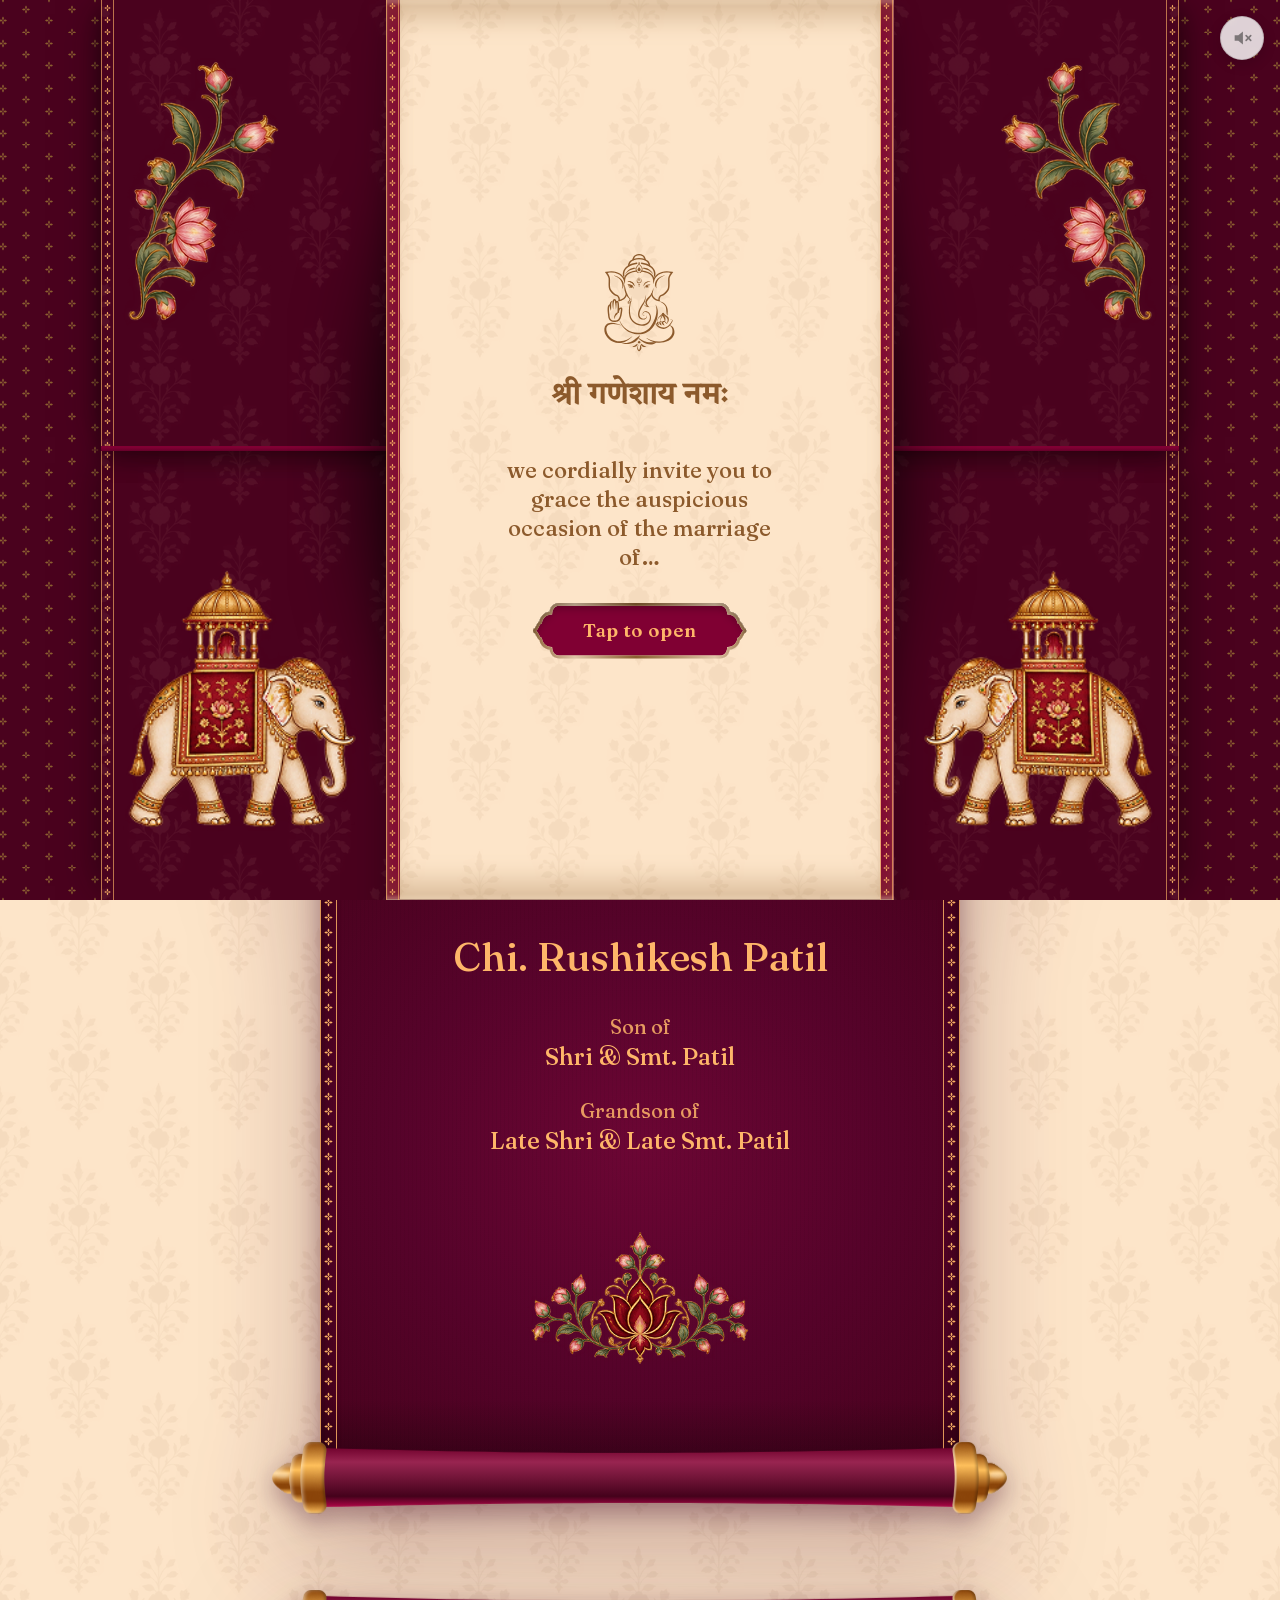
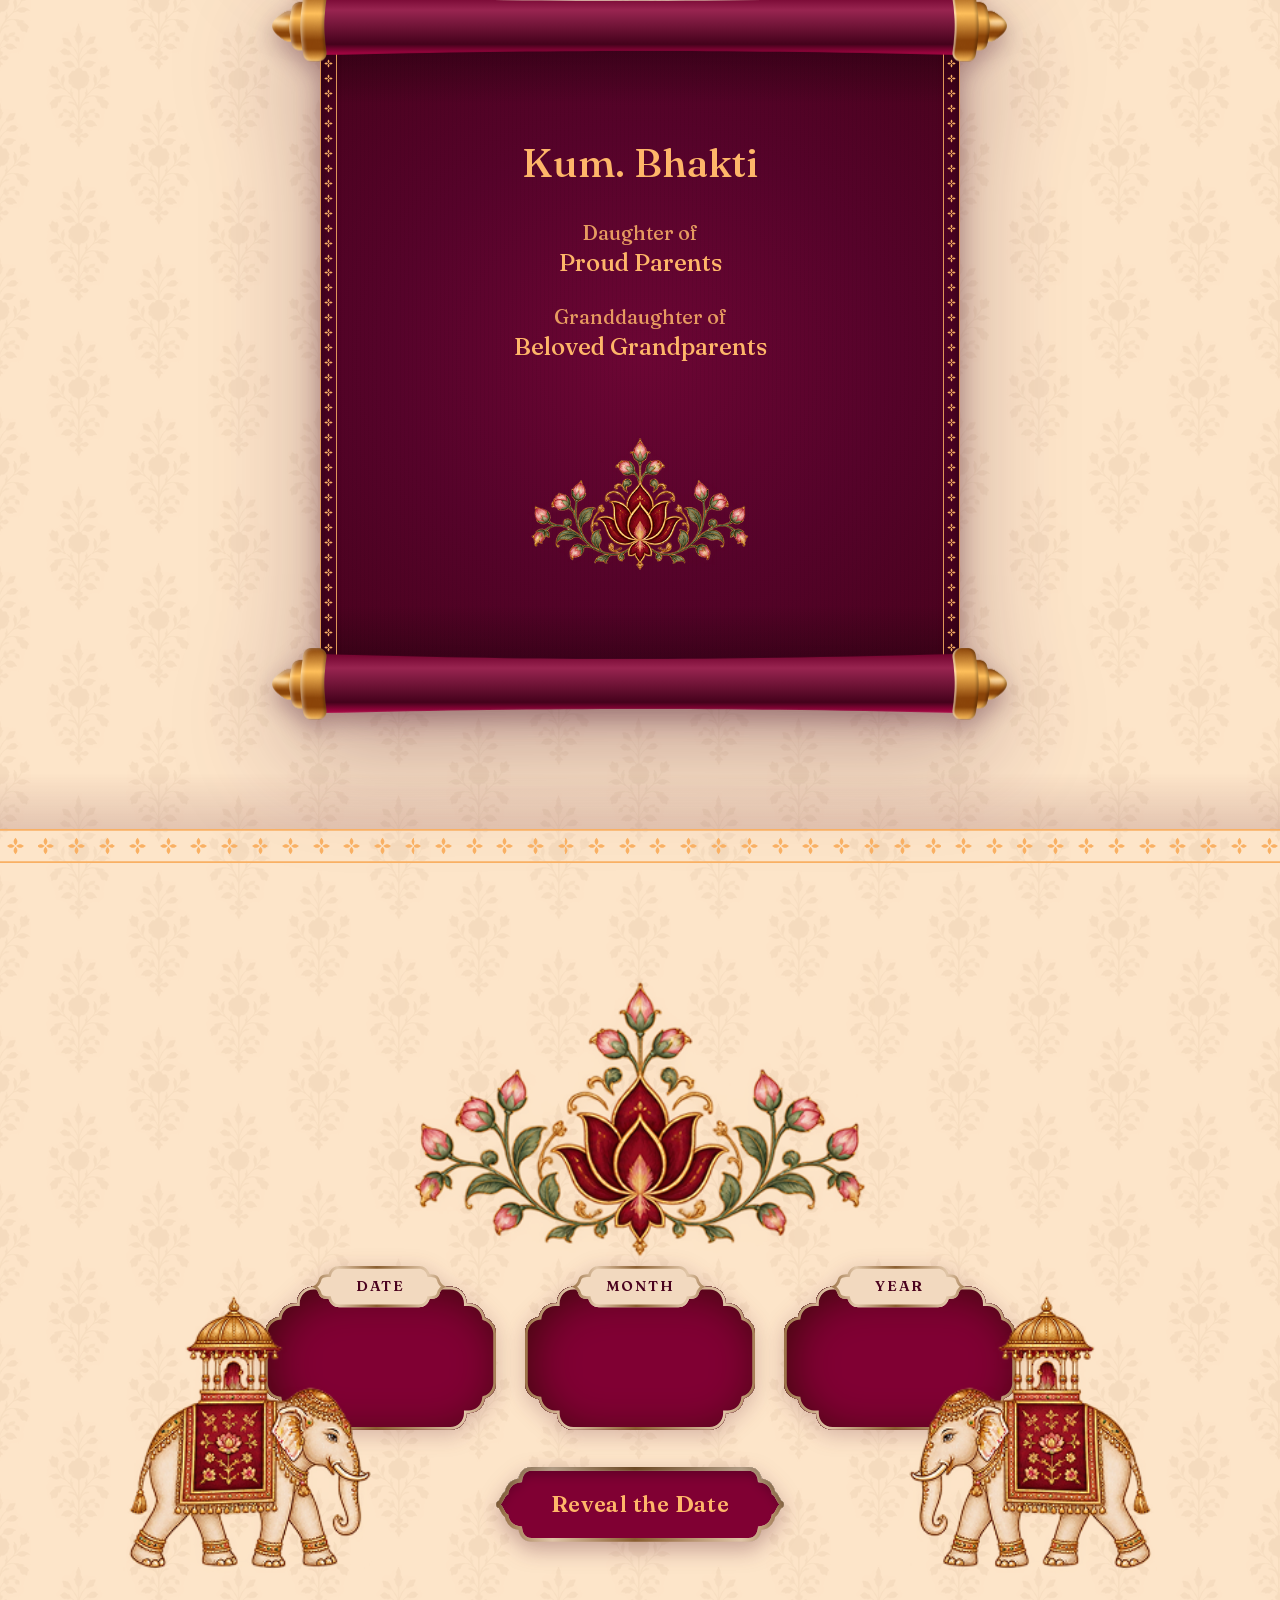
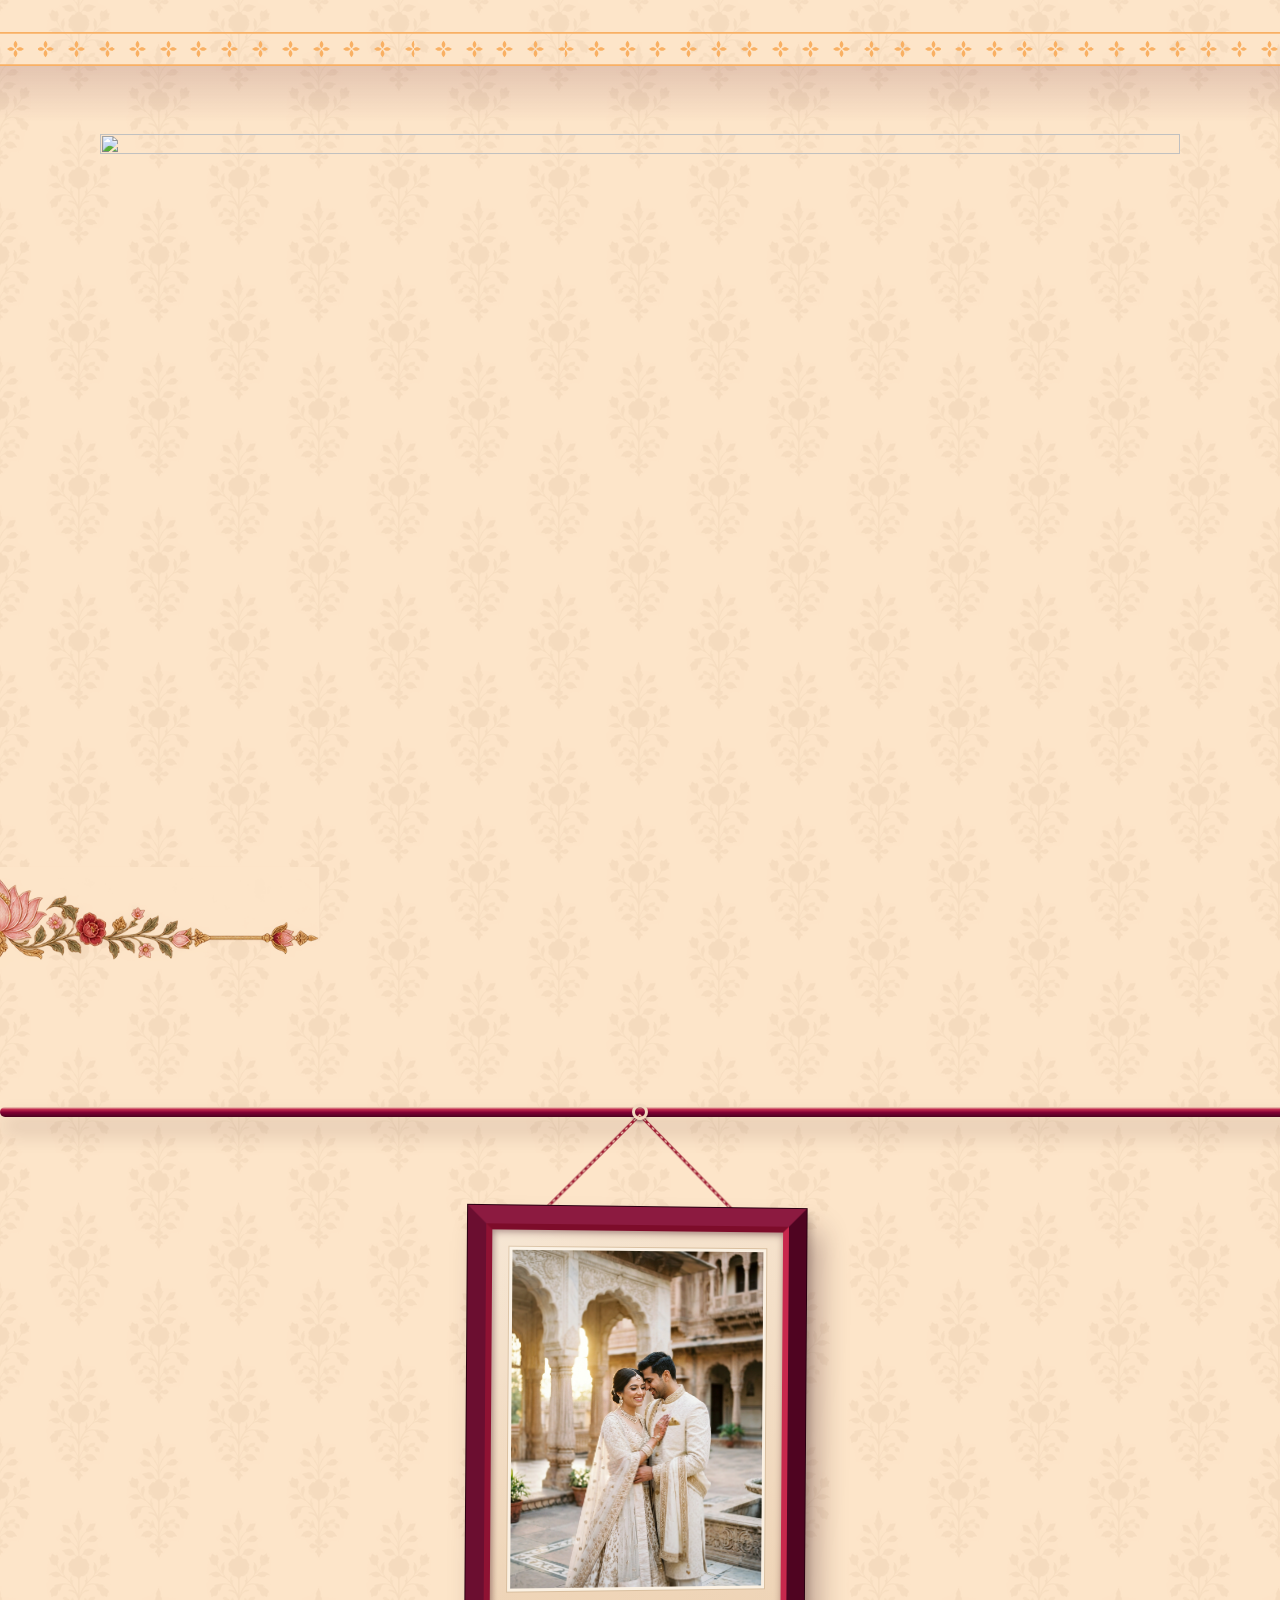
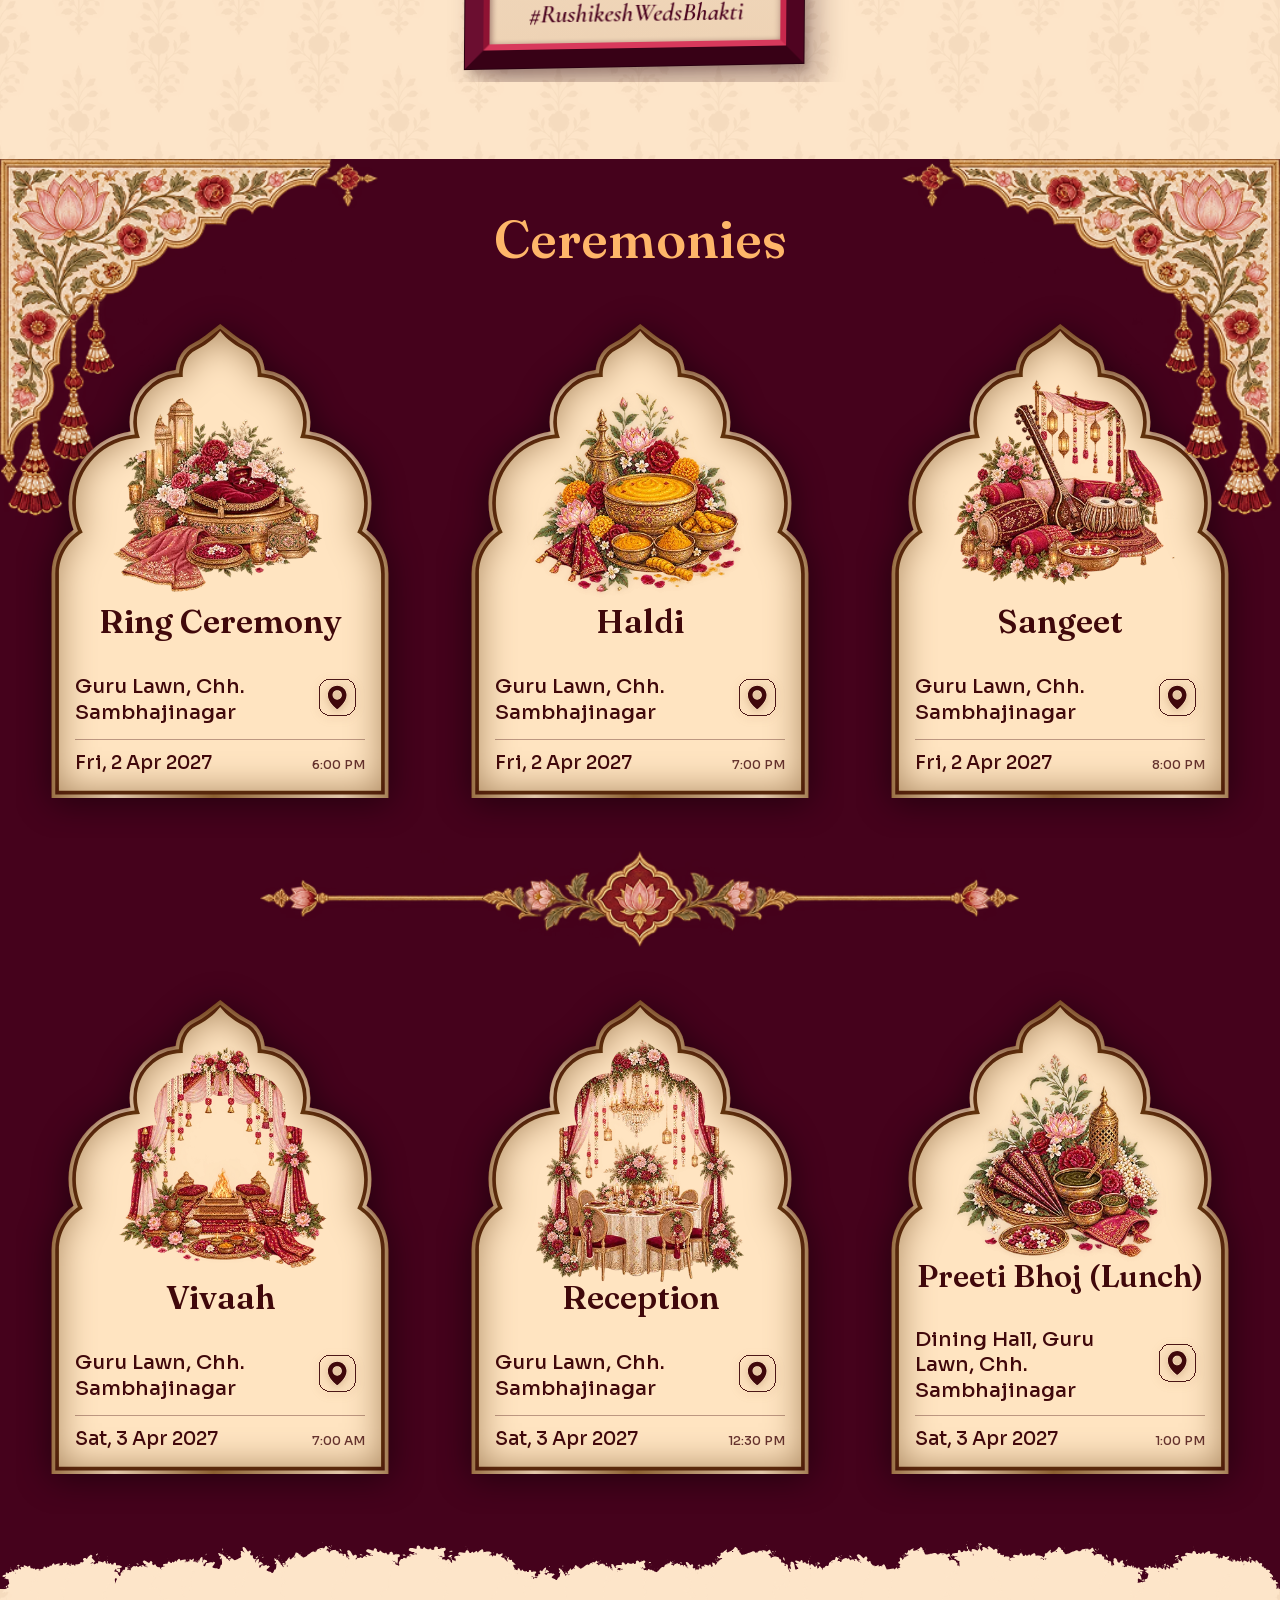
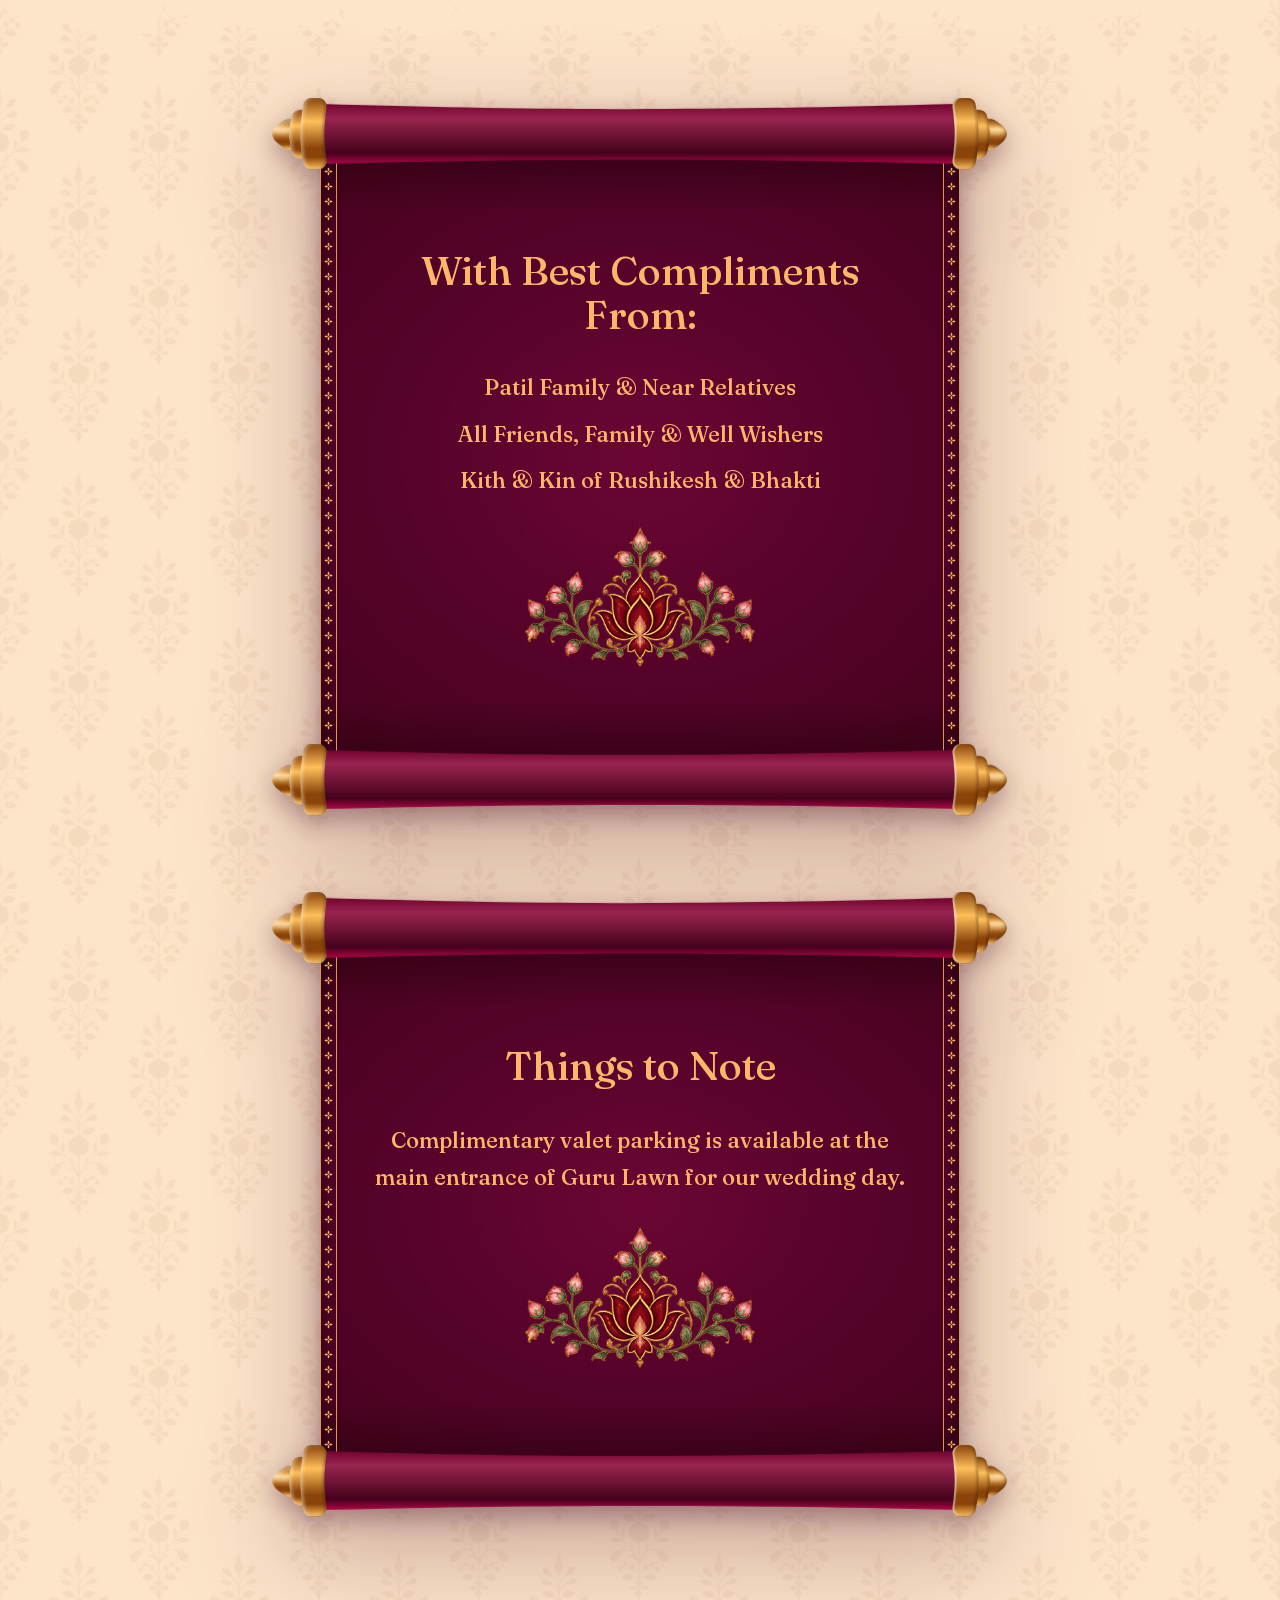
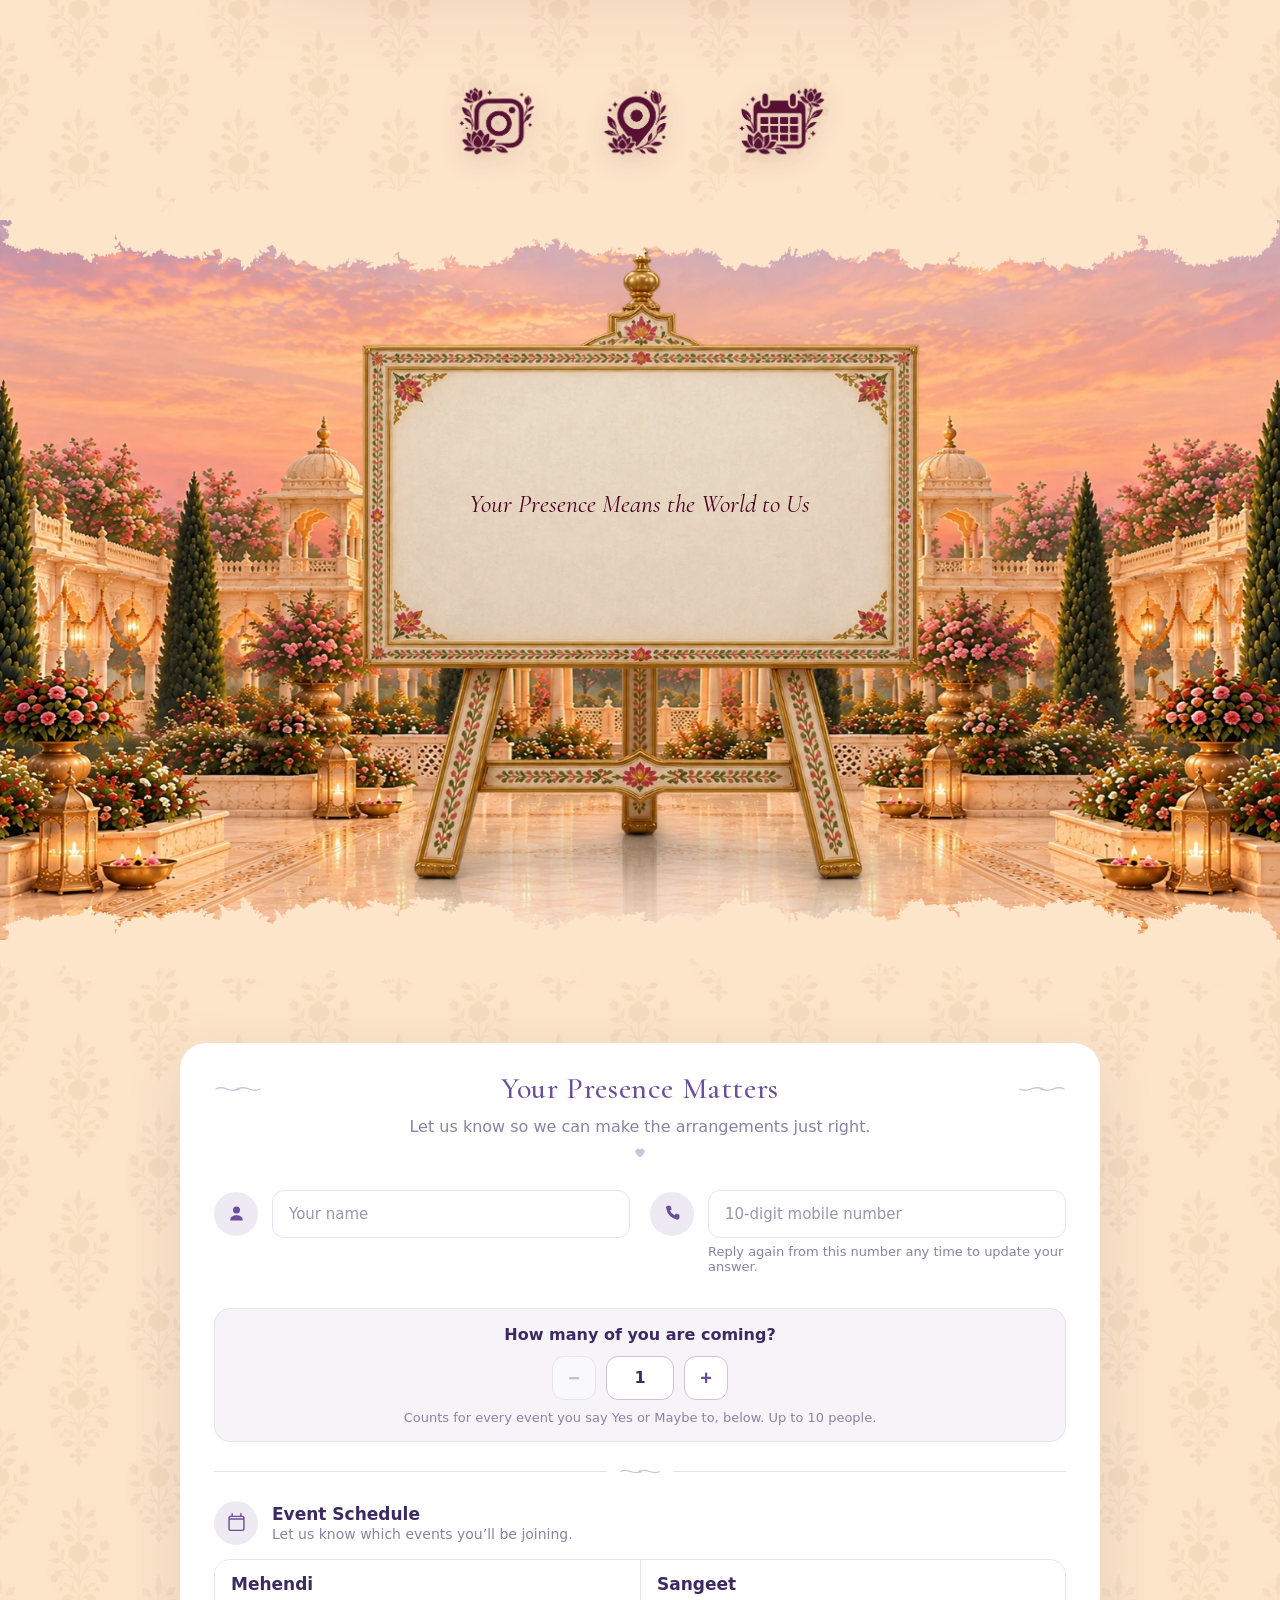
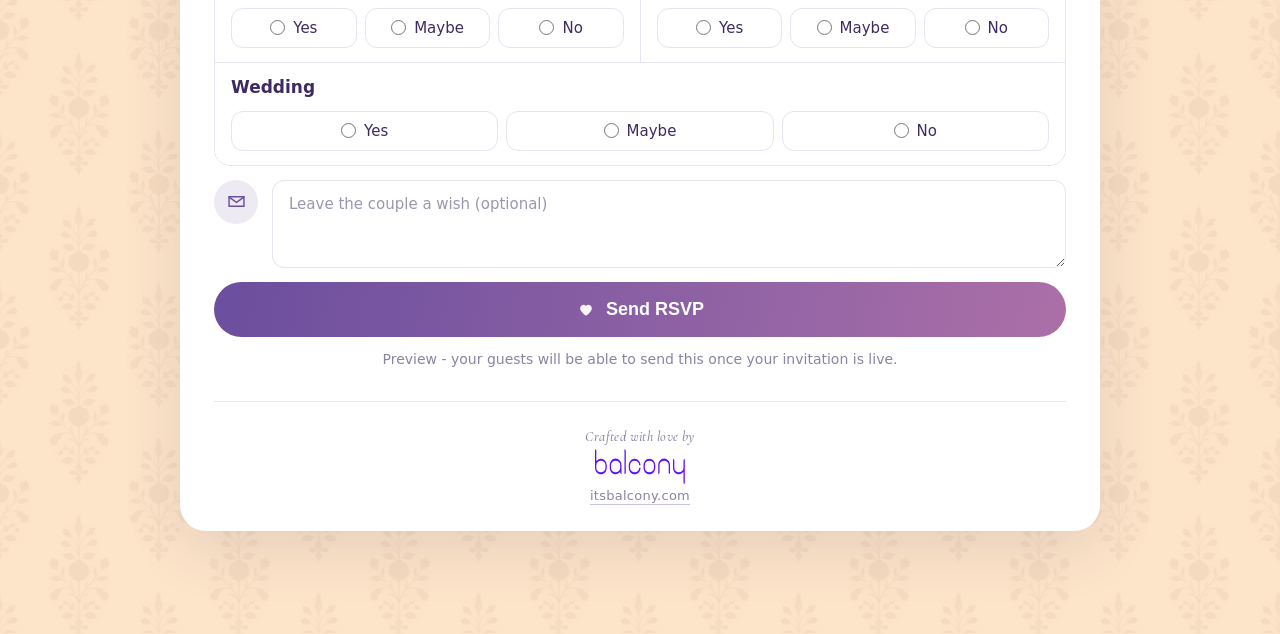
==== template_royale.html @ 500381ad "Initial wedding invitation website" ====
<!doctype html>
<html lang="en">

<head>
    <meta charset="utf-8">
    <meta name="viewport" content="width=device-width, initial-scale=1, viewport-fit=cover">
    <title>Royale - Wedding Invitation</title>

    <!-- Fraunces (cover greeting) and Cormorant Garamond (couple names) are
         self-hosted - see ../_platform/vendor/fonts/fonts.css for why. -->
    <link rel="stylesheet" href="../_platform/vendor/fonts/fonts.css">

    <!-- The invocation's Devanagari face - the same Tiro Devanagari Sanskrit
         papercut and rose-invitation use, since Fraunces carries no Devanagari. -->
    <link rel="preconnect" href="https://fonts.googleapis.com">
    <link rel="preconnect" href="https://fonts.gstatic.com" crossorigin>
    <link rel="stylesheet" href="https://fonts.googleapis.com/css2?family=Tiro+Devanagari+Sanskrit&display=swap">

    <!-- crossorigin because the symbol is painted as a CSS mask, and masks are
         fetched in CORS mode - without it the preload would not be reused. -->
    <link rel="preload" as="image" href="../symbols/_ganesha.svg" crossorigin>
    <!-- Hidden behind the gate on load, but the first thing the guest sees
         once the doors open - fetched up front so it is never late. Only the
         one for this viewport: the video's poster on a phone, the mandap
         picture from 700px up, which is where the hero switches between them. -->
    <link rel="preload" as="image" href="media/garden_palace_poster.webp" media="(max-width: 699px)">
    <link rel="preload" as="image" href="media/mandap_dusk.webp" media="(min-width: 700px)">

    <!-- The shared platform chrome's own styling: the toolbar, the RSVP block
         and the music control. Before styles.css, so this template can
         override any of it. -->
    <link rel="stylesheet" href="../_platform/toolbar.css">
    <link rel="stylesheet" href="../_platform/rsvp.css">
    <link rel="stylesheet" href="../_platform/music.css">

    <link rel="stylesheet" href="styles.css">
    <!-- Editing chrome - inert outside ?edit=1 (see editor.css). -->
    <link rel="stylesheet" href="editor.css">
</head>

<body>

    <!-- FIRST in the document on purpose, the way papercut's cover is. For a
         guest this changes nothing: the gate is position:fixed at z-index 10 -
         the only z-index above 8 in this template - so it covers the page from
         wherever it sits in the DOM. In EDIT mode it matters: editor.css drops
         it into normal flow there, and then DOM order IS the host's scroll
         order. At the end of the file it put the opening invocation, the guest
         greeting and the invitation line BELOW every scene, which is the exact
         reverse of the order a guest meets them in. -->
    <!-- The gate: a fixed cover over the hero until it is tapped. Opening it
         (app.js) slides the card - a band wrapped across the closed doors -
         off the screen, then swings the two maroon doors open like the covers
         of a book, sprigs and elephants painted on them, and finally opens
         the two rectangular star-patterned flaps behind them. In portrait the
         doors stand side by side and the card leaves upward; in landscape the
         doors are stacked and the card leaves to the right. -->
    <div class="royale-gate" id="ryGate" role="button" tabindex="0" aria-label="Open the invitation">
        <!-- "start" and "end" rather than top/bottom and left/right: the gate
             turns on its side in landscape (see styles.css), so the first
             flap is the top one in portrait and the left one in landscape,
             and the first door the left one or the top one. -->
        <div class="royale-gate__flap royale-gate__flap--start" aria-hidden="true">
            <span class="royale-gate__flap-pattern"></span>
        </div>
        <div class="royale-gate__flap royale-gate__flap--end" aria-hidden="true">
            <span class="royale-gate__flap-pattern"></span>
        </div>

        <div class="royale-gate__door royale-gate__door--start" aria-hidden="true"></div>
        <div class="royale-gate__door royale-gate__door--end" aria-hidden="true"></div>

        <!-- Corner artwork, a layer per piece rather than children of the
             doors: which door a piece is painted on changes with the
             orientation (in landscape the top door carries both sprigs), so
             each layer takes the size and the hinge of whichever door it is on
             and turns with it. -->
        <div class="royale-gate__decor royale-gate__decor--sprig-left" aria-hidden="true">
            <img class="royale-gate__floral" src="media/floral1.png" alt="" draggable="false">
        </div>
        <div class="royale-gate__decor royale-gate__decor--sprig-right" aria-hidden="true">
            <img class="royale-gate__floral" src="media/floral1.png" alt="" draggable="false">
        </div>
        <div class="royale-gate__decor royale-gate__decor--elephant-left" aria-hidden="true">
            <img class="royale-gate__elephant" src="media/elephant.png" alt="" draggable="false">
        </div>
        <div class="royale-gate__decor royale-gate__decor--elephant-right" aria-hidden="true">
            <img class="royale-gate__elephant" src="media/elephant.png" alt="" draggable="false">
        </div>

        <!-- The card: media/Wrapper_P.svg - a cream band edged top and bottom
             in crimson - wrapped right across both doors, in front of them and
             their artwork, so it slides up over the sprigs as it leaves. In
             landscape it is Wrapper_D.svg, standing up the middle, and leaves
             to the right. -->
        <div class="royale-card">
            <!-- The doors' motif lattice, faint on the card's cream. -->
            <span class="royale-card__motif" aria-hidden="true"></span>
            <!-- Painted as a mask so the artwork takes --royale-ink, the
                 same way papercut paints its opening symbol. -->
            <span class="royale-card__symbol" aria-hidden="true"></span>
            <p class="royale-card__mantra" id="ryInvocation" lang="sa">श्री गणेशाय नमः</p>
            <p class="royale-card__guest" id="ryGuestGreeting">Mr. Patidar and Family</p>
            <p class="royale-card__note" id="ryIntroNote">
                we cordially invite you to grace the auspicious occasion of the marriage of&hellip;
            </p>

            <!-- The cover's one instruction. A span, and aria-hidden, because
                 the GATE is the button: #ryGate carries role="button" and the
                 aria-label "Open the invitation", and a real <button> nested
                 inside a role="button" is invalid and would add a second tab
                 stop doing the same job. This is the visual half of an
                 affordance that was already there.
                 The frame is tap_to_open.svg inline rather than an <img>, so
                 its fill and gold edge take the theme's colours from
                 styles.css (--royale-cue-*, see .ry-plaque) instead of the file's own. -->
            <span class="royale-card__cue ry-plaque" aria-hidden="true">
                <svg class="ry-plaque__frame" viewBox="0 0 300 78" fill="none" focusable="false">
                    <g filter="url(#ryCueInset)">
                        <path class="ry-plaque__fill" d="M8 34C6.5 36.5 6 38.5 4 39C6 39.5 6.5 41.5 8 44C9.5 46.5 10 49 12.5 49C12.6667 53.3333 15.8 62 27 62C26.8333 66 28.6 74 37 74H263C271.4 74 273.167 66 273 62C284.2 62 287.333 53.3333 287.5 49C290 49 290.5 46.5 292 44C293.5 41.5 294 39.5 296 39C294 38.5 293.5 36.5 292 34C290.5 31.5 290 29 287.5 29C287.333 24.6667 284.2 16 273 16C273.167 12 271.4 4 263 4H37C28.6 4 26.8333 12 27 16C15.8 16 12.6667 24.6667 12.5 29C10 29 9.5 31.5 8 34Z"/>
                        <path d="M263 2C267.981 2 271.145 4.44 272.937 7.4854C274.202 9.6369 274.772 12.0548 274.947 14.085C280.075 14.5379 283.629 16.7741 285.938 19.6123C287.975 22.1148 288.979 24.9996 289.342 27.3438C289.618 27.4542 289.883 27.588 290.135 27.751C290.87 28.2274 291.393 28.8593 291.789 29.4531C292.178 30.0368 292.511 30.6895 292.8 31.2598C293.105 31.8629 293.384 32.4193 293.715 32.9707C294.122 33.6496 294.46 34.2913 294.745 34.8311C295.042 35.3931 295.268 35.8159 295.495 36.1689C295.917 36.8249 296.177 36.9825 296.485 37.0596C297.376 37.2822 298 38.0823 298 39C298 39.9177 297.376 40.7178 296.485 40.9404C296.177 41.0175 295.917 41.1751 295.495 41.8311C295.268 42.1841 295.042 42.6069 294.745 43.1689C294.46 43.7087 294.122 44.3504 293.715 45.0293C293.384 45.5807 293.105 46.1371 292.8 46.7402C292.511 47.3105 292.178 47.9632 291.789 48.5469C291.393 49.1407 290.87 49.7726 290.135 50.249C289.883 50.4119 289.618 50.5449 289.342 50.6553C288.979 52.9996 287.975 55.8849 285.938 58.3877C283.629 61.2258 280.075 63.4611 274.947 63.9141C274.772 65.9444 274.203 68.3627 272.937 70.5146C271.145 73.56 267.981 76 263 76H37C32.0188 76 28.8553 73.56 27.0635 70.5146C25.7974 68.3627 25.2269 65.9445 25.0518 63.9141C19.925 63.4609 16.3713 61.2257 14.0615 58.3877C12.0246 55.8848 11.0201 52.9997 10.6572 50.6553C10.3815 50.5449 10.1163 50.4118 9.8652 50.249C9.1302 49.7726 8.6068 49.1407 8.2109 48.5469C7.8218 47.9632 7.4891 47.3105 7.2002 46.7402C6.8946 46.1371 6.616 45.5807 6.2852 45.0293C5.8778 44.3504 5.5402 43.7087 5.2549 43.1689C4.9578 42.6069 4.7319 42.1841 4.5049 41.8311C4.0831 41.1751 3.8229 41.0175 3.5146 40.9404C2.6244 40.7178 2 39.9177 2 39C2 38.0823 2.6244 37.2822 3.5146 37.0596C3.8229 36.9825 4.0831 36.8249 4.5049 36.1689C4.7319 35.8159 4.9578 35.3931 5.2549 34.8311C5.5402 34.2913 5.8778 33.6496 6.2852 32.9707C6.616 32.4193 6.8946 31.8629 7.2002 31.2598C7.4891 30.6895 7.8218 30.0368 8.2109 29.4531C8.6068 28.8593 9.1302 28.2274 9.8652 27.751C10.1164 27.5882 10.3814 27.4541 10.6572 27.3438C11.0202 24.9995 12.0248 22.1148 14.0615 19.6123C16.3713 16.7743 19.9249 14.5381 25.0518 14.085C25.227 12.0548 25.7976 9.6369 27.0635 7.4854C28.8553 4.44 32.0188 2 37 2H263Z" stroke="url(#ryCueEdge)" stroke-width="4" stroke-linejoin="round"/>
                    </g>
                    <defs>
                        <filter id="ryCueInset" x="0" y="0" width="300" height="86" filterUnits="userSpaceOnUse" color-interpolation-filters="sRGB">
                            <feFlood flood-opacity="0" result="BackgroundImageFix"/>
                            <feBlend mode="normal" in="SourceGraphic" in2="BackgroundImageFix" result="shape"/>
                            <feColorMatrix in="SourceAlpha" type="matrix" values="0 0 0 0 0 0 0 0 0 0 0 0 0 0 0 0 0 0 127 0" result="hardAlpha"/>
                            <feOffset dy="8"/>
                            <feGaussianBlur stdDeviation="6"/>
                            <feComposite in2="hardAlpha" operator="arithmetic" k2="-1" k3="1"/>
                            <feColorMatrix type="matrix" values="0 0 0 0 0 0 0 0 0 0 0 0 0 0 0 0 0 0 0.25 0"/>
                            <feBlend mode="normal" in2="shape" result="effect1_innerShadow"/>
                        </filter>
                        <linearGradient id="ryCueEdge" x1="315" y1="39" x2="-9" y2="38.9999" gradientUnits="userSpaceOnUse">
                            <stop class="ry-plaque__edge"/>
                            <stop class="ry-plaque__shine" offset="0.183134"/>
                            <stop class="ry-plaque__edge" offset="0.525864"/>
                            <stop class="ry-plaque__shine" offset="0.790922"/>
                            <stop class="ry-plaque__edge" offset="1"/>
                        </linearGradient>
                    </defs>
                </svg>
                <span class="ry-plaque__label">Tap to open</span>
            </span>
        </div>
    </div>
    <!-- The beach scene. In normal flow, so it is what the page scrolls through
         once the gate is gone. -->
    <section class="royale-hero" aria-label="The couple">
        <div class="royale-hero__frame">
            <!-- On a phone: the palace garden at dusk, moving. Muted and playsinline
                 so browsers allow it to play without a tap; no autoplay, because
                 app.js starts it from its first frame as the gate opens rather than
                 letting it loop unseen behind the cover. The source and poster sit
                 in data attributes and app.js only sets them below 700px, so a
                 wider screen never fetches the video. The poster is its first
                 frame, so nothing jumps when playback begins - and it is what stays
                 up with reduced motion, or wherever a browser declines to play. -->
            <video class="royale-hero__image royale-hero__video" id="ryHeroVideo" muted loop playsinline
                preload="auto" data-src="media/garden_palace.mp4" data-poster="media/garden_palace_poster.webp"
                data-from="(max-width: 699px)" disablepictureinpicture aria-hidden="true" tabindex="-1"></video>

            <!-- From 700px up: the mandap in the palace garden at dusk, a still.
                 The source for a phone is the video's (already preloaded) poster,
                 so the phone never fetches the wide picture it does not show. -->
            <picture class="royale-hero__still">
                <source media="(max-width: 699px)" srcset="media/garden_palace_poster.webp">
                <img class="royale-hero__image" src="media/mandap_dusk.webp" width="2322" height="1224"
                    alt="" aria-hidden="true" draggable="false">
            </picture>

            <!-- tabindex=-1 so app.js can hand focus here after the gate opens,
                 rather than leaving a keyboard user on a removed element. -->
            <h1 class="royale-couple" id="ryCouple" tabindex="-1">
                <span class="royale-couple__name" id="ryBrideName">Ankita</span>
                <span class="royale-couple__amp">&amp;</span>
                <span class="royale-couple__name" id="ryGroomName">Kaushik</span>
            </h1>
        </div>

        <!-- The torn band on the hero's bottom edge, where the picture gives
             way to the page. -->
        <img class="ry-tear ry-tear--bottom" src="media/section_divider.svg" alt="" aria-hidden="true">
    </section>

    <!-- The families, each on a scroll that unrolls as it comes into view
         (app.js / styles.css "scroll cards"). Same content, ids pattern and
         order as papercut's family cards. -->
    <section class="royale-scrolls royale-families" aria-label="The families">
        <article class="royale-scroll" id="ryGroomCard" data-card="groomFamily">
            <!-- Behind the sheet and centred on the card: what shows while the
                 scroll is still closed, and covered as it unrolls over it. -->
            <img class="royale-scroll__bloom" src="media/floral2.webp" alt="" aria-hidden="true" loading="lazy"
                decoding="async">
            <!-- The window the sheet is revealed through as it unrolls (see
                 "scroll cards" in styles.css). -->
            <div class="royale-scroll__window">
                <div class="royale-scroll__sheet">
                    <h2 class="royale-scroll__name" id="ryGroomCardName">Chi. Kaushik Sharma</h2>

                    <p class="royale-scroll__block">
                        <span class="royale-scroll__rel" id="ryGroomRelLabel">Son of</span>
                        <span class="royale-scroll__elder" id="ryGroomParentA">Shri Ramesh Chandra Sharma</span>
                        <span class="royale-scroll__amp" id="ryGroomParentJoin">&amp;</span>
                        <span class="royale-scroll__elder" id="ryGroomParentB">Smt. Sunita Sharma</span>
                    </p>

                    <p class="royale-scroll__block">
                        <span class="royale-scroll__rel" id="ryGroomGrandLabel">Grandson of</span>
                        <span class="royale-scroll__elder" id="ryGroomGrandA">Late Shri Pandit Brij Mohan Sharma</span>
                        <span class="royale-scroll__amp" id="ryGroomGrandJoin">&amp;</span>
                        <span class="royale-scroll__elder" id="ryGroomGrandB">Late Smt. Kamla Devi Sharma</span>
                    </p>

                    <img class="royale-scroll__divider" src="media/divider.webp" alt="" aria-hidden="true" loading="lazy"
                        decoding="async">
                    <img class="royale-scroll__lotus" src="../media/lotus_bunch.png" alt="" aria-hidden="true" loading="lazy"
                        decoding="async">
                </div>
            </div>

            <div class="royale-scroll__rod royale-scroll__rod--top" aria-hidden="true">
                <img class="royale-scroll__knob royale-scroll__knob--left" src="media/knob-left%201.svg" alt=""
                    draggable="false">
                <img class="royale-scroll__roll" src="media/roll-top1.svg" alt="" draggable="false">
                <img class="royale-scroll__knob royale-scroll__knob--right" src="media/knob%203.svg" alt=""
                    draggable="false">
            </div>
            <div class="royale-scroll__roller" aria-hidden="true">
                <div class="royale-scroll__rod royale-scroll__rod--bottom">
                    <img class="royale-scroll__knob royale-scroll__knob--left" src="media/knob-left%201.svg" alt=""
                        draggable="false">
                    <img class="royale-scroll__roll" src="media/roll-top1.svg" alt="" draggable="false">
                    <img class="royale-scroll__knob royale-scroll__knob--right" src="media/knob%203.svg" alt=""
                        draggable="false">
                </div>
            </div>
        </article>

        <article class="royale-scroll" id="ryBrideCard" data-card="brideFamily">
            <!-- Behind the sheet and centred on the card: what shows while the
                 scroll is still closed, and covered as it unrolls over it. -->
            <img class="royale-scroll__bloom" src="media/floral2.webp" alt="" aria-hidden="true" loading="lazy"
                decoding="async">
            <!-- The window the sheet is revealed through as it unrolls (see
                 "scroll cards" in styles.css). -->
            <div class="royale-scroll__window">
                <div class="royale-scroll__sheet">
                    <h2 class="royale-scroll__name" id="ryBrideCardName">Kum. Ankita Verma</h2>

                    <p class="royale-scroll__block">
                        <span class="royale-scroll__rel" id="ryBrideRelLabel">Daughter of</span>
                        <span class="royale-scroll__elder" id="ryBrideParentA">Shri Rajesh Kumar Verma</span>
                        <span class="royale-scroll__amp" id="ryBrideParentJoin">&amp;</span>
                        <span class="royale-scroll__elder" id="ryBrideParentB">Smt. Meera Verma</span>
                    </p>

                    <p class="royale-scroll__block">
                        <span class="royale-scroll__rel" id="ryBrideGrandLabel">Granddaughter of</span>
                        <span class="royale-scroll__elder" id="ryBrideGrandA">Late Shri Hari Prasad Verma</span>
                        <span class="royale-scroll__amp" id="ryBrideGrandJoin">&amp;</span>
                        <span class="royale-scroll__elder" id="ryBrideGrandB">Late Smt. Shanti Devi Verma</span>
                    </p>

                    <img class="royale-scroll__divider" src="media/divider.webp" alt="" aria-hidden="true" loading="lazy"
                        decoding="async">
                    <img class="royale-scroll__lotus" src="../media/lotus_bunch.png" alt="" aria-hidden="true" loading="lazy"
                        decoding="async">
                </div>
            </div>

            <div class="royale-scroll__rod royale-scroll__rod--top" aria-hidden="true">
                <img class="royale-scroll__knob royale-scroll__knob--left" src="media/knob-left%201.svg" alt=""
                    draggable="false">
                <img class="royale-scroll__roll" src="media/roll-top1.svg" alt="" draggable="false">
                <img class="royale-scroll__knob royale-scroll__knob--right" src="media/knob%203.svg" alt=""
                    draggable="false">
            </div>
            <div class="royale-scroll__roller" aria-hidden="true">
                <div class="royale-scroll__rod royale-scroll__rod--bottom">
                    <img class="royale-scroll__knob royale-scroll__knob--left" src="media/knob-left%201.svg" alt=""
                        draggable="false">
                    <img class="royale-scroll__roll" src="media/roll-top1.svg" alt="" draggable="false">
                    <img class="royale-scroll__knob royale-scroll__knob--right" src="media/knob%203.svg" alt=""
                        draggable="false">
                </div>
            </div>
        </article>
    </section>

    <!-- The date reveal: three plaques that stay EMPTY until the guest presses
         "Reveal the Date", then roll like dials and settle on the day, month
         and year (date-reveal.js, the same mechanism as papercut's). The
         strips are written at press time, not hidden here, so the date is not
         in the page to be read early.

         data-date is the wedding date as YYYY-MM-DD; left empty it falls back
         to 15 days from today, papercut's own placeholder. -->
    <section class="royale-date" id="ryDateReveal" data-date="" aria-label="The date">
        <div class="royale-date__stage">
            <img class="royale-date__crown" src="media/lotus_bunch.png" alt="" aria-hidden="true" loading="lazy"
                decoding="async">

            <div class="royale-date__plaques" role="group" aria-label="Wedding date">
                <div class="royale-date__plaque" data-dial="day">
                    <span class="royale-date__cap">Date</span>
                    <div class="royale-date__window">
                        <div class="royale-date__strip" data-strip></div>
                    </div>
                </div>
                <div class="royale-date__plaque" data-dial="month">
                    <span class="royale-date__cap">Month</span>
                    <div class="royale-date__window">
                        <div class="royale-date__strip" data-strip></div>
                    </div>
                </div>
                <div class="royale-date__plaque" data-dial="year">
                    <span class="royale-date__cap">Year</span>
                    <div class="royale-date__window">
                        <div class="royale-date__strip" data-strip></div>
                    </div>
                </div>
            </div>

            <img class="royale-date__elephant royale-date__elephant--left" src="media/elephant.png" alt=""
                aria-hidden="true" loading="lazy" decoding="async">
            <img class="royale-date__elephant royale-date__elephant--right" src="media/elephant.png" alt=""
                aria-hidden="true" loading="lazy" decoding="async">

            <!-- The line that takes the button's place once the date is out
                 sits in the same spot, so the section does not jump. -->
            <div class="royale-date__action">
                <!-- On the same plaque as the cover's tap cue (tap_to_open.svg, inline
                     with its own ids). render.js writes the label into the
                     span, leaving the drawing alone. -->
                <button class="royale-date__btn ry-plaque" id="ryRevealBtn" type="button">
                    <svg class="ry-plaque__frame" viewBox="0 0 300 78" fill="none" focusable="false">
                        <g filter="url(#ryRevealInset)">
                            <path class="ry-plaque__fill" d="M8 34C6.5 36.5 6 38.5 4 39C6 39.5 6.5 41.5 8 44C9.5 46.5 10 49 12.5 49C12.6667 53.3333 15.8 62 27 62C26.8333 66 28.6 74 37 74H263C271.4 74 273.167 66 273 62C284.2 62 287.333 53.3333 287.5 49C290 49 290.5 46.5 292 44C293.5 41.5 294 39.5 296 39C294 38.5 293.5 36.5 292 34C290.5 31.5 290 29 287.5 29C287.333 24.6667 284.2 16 273 16C273.167 12 271.4 4 263 4H37C28.6 4 26.8333 12 27 16C15.8 16 12.6667 24.6667 12.5 29C10 29 9.5 31.5 8 34Z"/>
                            <path d="M263 2C267.981 2 271.145 4.44 272.937 7.4854C274.202 9.6369 274.772 12.0548 274.947 14.085C280.075 14.5379 283.629 16.7741 285.938 19.6123C287.975 22.1148 288.979 24.9996 289.342 27.3438C289.618 27.4542 289.883 27.588 290.135 27.751C290.87 28.2274 291.393 28.8593 291.789 29.4531C292.178 30.0368 292.511 30.6895 292.8 31.2598C293.105 31.8629 293.384 32.4193 293.715 32.9707C294.122 33.6496 294.46 34.2913 294.745 34.8311C295.042 35.3931 295.268 35.8159 295.495 36.1689C295.917 36.8249 296.177 36.9825 296.485 37.0596C297.376 37.2822 298 38.0823 298 39C298 39.9177 297.376 40.7178 296.485 40.9404C296.177 41.0175 295.917 41.1751 295.495 41.8311C295.268 42.1841 295.042 42.6069 294.745 43.1689C294.46 43.7087 294.122 44.3504 293.715 45.0293C293.384 45.5807 293.105 46.1371 292.8 46.7402C292.511 47.3105 292.178 47.9632 291.789 48.5469C291.393 49.1407 290.87 49.7726 290.135 50.249C289.883 50.4119 289.618 50.5449 289.342 50.6553C288.979 52.9996 287.975 55.8849 285.938 58.3877C283.629 61.2258 280.075 63.4611 274.947 63.9141C274.772 65.9444 274.203 68.3627 272.937 70.5146C271.145 73.56 267.981 76 263 76H37C32.0188 76 28.8553 73.56 27.0635 70.5146C25.7974 68.3627 25.2269 65.9445 25.0518 63.9141C19.925 63.4609 16.3713 61.2257 14.0615 58.3877C12.0246 55.8848 11.0201 52.9997 10.6572 50.6553C10.3815 50.5449 10.1163 50.4118 9.8652 50.249C9.1302 49.7726 8.6068 49.1407 8.2109 48.5469C7.8218 47.9632 7.4891 47.3105 7.2002 46.7402C6.8946 46.1371 6.616 45.5807 6.2852 45.0293C5.8778 44.3504 5.5402 43.7087 5.2549 43.1689C4.9578 42.6069 4.7319 42.1841 4.5049 41.8311C4.0831 41.1751 3.8229 41.0175 3.5146 40.9404C2.6244 40.7178 2 39.9177 2 39C2 38.0823 2.6244 37.2822 3.5146 37.0596C3.8229 36.9825 4.0831 36.8249 4.5049 36.1689C4.7319 35.8159 4.9578 35.3931 5.2549 34.8311C5.5402 34.2913 5.8778 33.6496 6.2852 32.9707C6.616 32.4193 6.8946 31.8629 7.2002 31.2598C7.4891 30.6895 7.8218 30.0368 8.2109 29.4531C8.6068 28.8593 9.1302 28.2274 9.8652 27.751C10.1164 27.5882 10.3814 27.4541 10.6572 27.3438C11.0202 24.9995 12.0248 22.1148 14.0615 19.6123C16.3713 16.7743 19.9249 14.5381 25.0518 14.085C25.227 12.0548 25.7976 9.6369 27.0635 7.4854C28.8553 4.44 32.0188 2 37 2H263Z" stroke="url(#ryRevealEdge)" stroke-width="4" stroke-linejoin="round"/>
                        </g>
                        <defs>
                            <filter id="ryRevealInset" x="0" y="0" width="300" height="86" filterUnits="userSpaceOnUse" color-interpolation-filters="sRGB">
                                <feFlood flood-opacity="0" result="BackgroundImageFix"/>
                                <feBlend mode="normal" in="SourceGraphic" in2="BackgroundImageFix" result="shape"/>
                                <feColorMatrix in="SourceAlpha" type="matrix" values="0 0 0 0 0 0 0 0 0 0 0 0 0 0 0 0 0 0 127 0" result="hardAlpha"/>
                                <feOffset dy="8"/>
                                <feGaussianBlur stdDeviation="6"/>
                                <feComposite in2="hardAlpha" operator="arithmetic" k2="-1" k3="1"/>
                                <feColorMatrix type="matrix" values="0 0 0 0 0 0 0 0 0 0 0 0 0 0 0 0 0 0 0.25 0"/>
                                <feBlend mode="normal" in2="shape" result="effect1_innerShadow"/>
                            </filter>
                            <linearGradient id="ryRevealEdge" x1="315" y1="39" x2="-9" y2="38.9999" gradientUnits="userSpaceOnUse">
                                <stop class="ry-plaque__edge"/>
                                <stop class="ry-plaque__shine" offset="0.183134"/>
                                <stop class="ry-plaque__edge" offset="0.525864"/>
                                <stop class="ry-plaque__shine" offset="0.790922"/>
                                <stop class="ry-plaque__edge" offset="1"/>
                            </linearGradient>
                        </defs>
                    </svg>
                    <span class="ry-plaque__label">Reveal the Date</span>
                </button>
                <p class="royale-date__after" id="ryRevealAfter" hidden>Save the Date</p>
            </div>

            <!-- The settled date in words, for a guest who cannot see the dials. -->
            <p class="royale-date__said" id="ryRevealSaid" aria-live="polite"></p>
        </div>
    </section>

    <!-- The marble pavilion in its garden, standing on the page between the
         date and the gallery. Its edges fade away to nothing, so it sits on
         the cream with no frame. It says nothing, so it is hidden from a
         screen reader rather than labelled. -->
    <div class="royale-pavilion" aria-hidden="true">
        <img class="royale-pavilion__image" src="media/pavilion.webp" alt="" width="1500" height="927" loading="lazy"
            decoding="async" draggable="false">
    </div>

    <!-- Photo gallery: rose-invitation's hanging gallery, with its polaroids
         swapped for 3D picture frames. Each frame hangs on two cords from a
         ring on the rail; drag or scroll sideways and they swing on their
         cords and twist a little, showing the frame's depth (gallery.js).
         Same items, captions and cord lengths as rose's, spaced evenly. The cord
         length is --hang on each frame, which gallery.js also reads. -->
    <section class="royale-gallery" aria-label="Our story in pictures">
        <!-- The lotus ornament laid across the join with the date section
             above, the full width of the screen, in place of a torn band. -->
        <img class="royale-gallery__divider" src="media/divider3.png" alt="" aria-hidden="true" loading="lazy"
            decoding="async">

        <div class="royale-gallery__scroll" id="ryGalleryScroll">
            <div class="royale-gallery__track">
                <div class="royale-gallery__rail" aria-hidden="true"></div>

                <div class="gframe gframe--portrait" style="--hang: 118px;">
                    <span class="gframe__hook" aria-hidden="true"></span>
                    <svg class="gframe__cord" viewBox="0 0 100 100" preserveAspectRatio="none" aria-hidden="true"
                        focusable="false">
                        <path d="M50 0L0 100M50 0L100 100" />
                        <path class="gframe__twist" d="M50 0L0 100M50 0L100 100" />
                    </svg>
                    <div class="gframe__body">
                        <span class="gframe__side gframe__side--top"></span><span
                            class="gframe__side gframe__side--right"></span><span
                            class="gframe__side gframe__side--bottom"></span><span
                            class="gframe__side gframe__side--left"></span>
                        <div class="gframe__face">
                            <div class="gframe__lip">
                                <figure class="gframe__mat">
                                    <div class="gframe__photo"><span class="gframe__placeholder">Your photo here</span>
                                    </div>
                                    <figcaption class="gframe__caption">#howitstarted</figcaption>
                                </figure>
                            </div>
                        </div>
                    </div>
                </div>

                <div class="gframe gframe--landscape" style="--hang: 150px;">
                    <span class="gframe__hook" aria-hidden="true"></span>
                    <svg class="gframe__cord" viewBox="0 0 100 100" preserveAspectRatio="none" aria-hidden="true"
                        focusable="false">
                        <path d="M50 0L0 100M50 0L100 100" />
                        <path class="gframe__twist" d="M50 0L0 100M50 0L100 100" />
                    </svg>
                    <div class="gframe__body">
                        <span class="gframe__side gframe__side--top"></span><span
                            class="gframe__side gframe__side--right"></span><span
                            class="gframe__side gframe__side--bottom"></span><span
                            class="gframe__side gframe__side--left"></span>
                        <div class="gframe__face">
                            <div class="gframe__lip">
                                <figure class="gframe__mat">
                                    <div class="gframe__photo"><span class="gframe__placeholder">Your photo here</span>
                                    </div>
                                    <figcaption class="gframe__caption">#adventures</figcaption>
                                </figure>
                            </div>
                        </div>
                    </div>
                </div>

                <div class="gframe gframe--story" style="--hang: 86px;">
                    <span class="gframe__hook" aria-hidden="true"></span>
                    <svg class="gframe__cord" viewBox="0 0 100 100" preserveAspectRatio="none" aria-hidden="true"
                        focusable="false">
                        <path d="M50 0L0 100M50 0L100 100" />
                        <path class="gframe__twist" d="M50 0L0 100M50 0L100 100" />
                    </svg>
                    <div class="gframe__body">
                        <span class="gframe__side gframe__side--top"></span><span
                            class="gframe__side gframe__side--right"></span><span
                            class="gframe__side gframe__side--bottom"></span><span
                            class="gframe__side gframe__side--left"></span>
                        <div class="gframe__face">
                            <div class="gframe__lip">
                                <div class="gframe__mat gframe__story">
                                    <p>Some stories begin with grand gestures. Ours started with a simple conversation.
                                    </p>
                                </div>
                            </div>
                        </div>
                    </div>
                </div>

                <div class="gframe gframe--portrait" style="--hang: 132px;">
                    <span class="gframe__hook" aria-hidden="true"></span>
                    <svg class="gframe__cord" viewBox="0 0 100 100" preserveAspectRatio="none" aria-hidden="true"
                        focusable="false">
                        <path d="M50 0L0 100M50 0L100 100" />
                        <path class="gframe__twist" d="M50 0L0 100M50 0L100 100" />
                    </svg>
                    <div class="gframe__body">
                        <span class="gframe__side gframe__side--top"></span><span
                            class="gframe__side gframe__side--right"></span><span
                            class="gframe__side gframe__side--bottom"></span><span
                            class="gframe__side gframe__side--left"></span>
                        <div class="gframe__face">
                            <div class="gframe__lip">
                                <figure class="gframe__mat">
                                    <div class="gframe__photo"><span class="gframe__placeholder">Your photo here</span>
                                    </div>
                                    <figcaption class="gframe__caption">#thelittlethings</figcaption>
                                </figure>
                            </div>
                        </div>
                    </div>
                </div>

                <div class="gframe gframe--landscape" style="--hang: 100px;">
                    <span class="gframe__hook" aria-hidden="true"></span>
                    <svg class="gframe__cord" viewBox="0 0 100 100" preserveAspectRatio="none" aria-hidden="true"
                        focusable="false">
                        <path d="M50 0L0 100M50 0L100 100" />
                        <path class="gframe__twist" d="M50 0L0 100M50 0L100 100" />
                    </svg>
                    <div class="gframe__body">
                        <span class="gframe__side gframe__side--top"></span><span
                            class="gframe__side gframe__side--right"></span><span
                            class="gframe__side gframe__side--bottom"></span><span
                            class="gframe__side gframe__side--left"></span>
                        <div class="gframe__face">
                            <div class="gframe__lip">
                                <figure class="gframe__mat">
                                    <div class="gframe__photo"><span class="gframe__placeholder">Your photo here</span>
                                    </div>
                                    <figcaption class="gframe__caption">#everyday</figcaption>
                                </figure>
                            </div>
                        </div>
                    </div>
                </div>

                <div class="gframe gframe--story" style="--hang: 120px;">
                    <span class="gframe__hook" aria-hidden="true"></span>
                    <svg class="gframe__cord" viewBox="0 0 100 100" preserveAspectRatio="none" aria-hidden="true"
                        focusable="false">
                        <path d="M50 0L0 100M50 0L100 100" />
                        <path class="gframe__twist" d="M50 0L0 100M50 0L100 100" />
                    </svg>
                    <div class="gframe__body">
                        <span class="gframe__side gframe__side--top"></span><span
                            class="gframe__side gframe__side--right"></span><span
                            class="gframe__side gframe__side--bottom"></span><span
                            class="gframe__side gframe__side--left"></span>
                        <div class="gframe__face">
                            <div class="gframe__lip">
                                <div class="gframe__mat gframe__story">
                                    <p>Friendship grew into something more, and we realized life's best moments were the
                                        ones we shared together.</p>
                                </div>
                            </div>
                        </div>
                    </div>
                </div>

                <div class="gframe gframe--portrait" style="--hang: 150px;">
                    <span class="gframe__hook" aria-hidden="true"></span>
                    <svg class="gframe__cord" viewBox="0 0 100 100" preserveAspectRatio="none" aria-hidden="true"
                        focusable="false">
                        <path d="M50 0L0 100M50 0L100 100" />
                        <path class="gframe__twist" d="M50 0L0 100M50 0L100 100" />
                    </svg>
                    <div class="gframe__body">
                        <span class="gframe__side gframe__side--top"></span><span
                            class="gframe__side gframe__side--right"></span><span
                            class="gframe__side gframe__side--bottom"></span><span
                            class="gframe__side gframe__side--left"></span>
                        <div class="gframe__face">
                            <div class="gframe__lip">
                                <figure class="gframe__mat">
                                    <div class="gframe__photo"><span class="gframe__placeholder">Your photo here</span>
                                    </div>
                                    <figcaption class="gframe__caption">#foreverbegins</figcaption>
                                </figure>
                            </div>
                        </div>
                    </div>
                </div>

                <div class="gframe gframe--landscape" style="--hang: 92px;">
                    <span class="gframe__hook" aria-hidden="true"></span>
                    <svg class="gframe__cord" viewBox="0 0 100 100" preserveAspectRatio="none" aria-hidden="true"
                        focusable="false">
                        <path d="M50 0L0 100M50 0L100 100" />
                        <path class="gframe__twist" d="M50 0L0 100M50 0L100 100" />
                    </svg>
                    <div class="gframe__body">
                        <span class="gframe__side gframe__side--top"></span><span
                            class="gframe__side gframe__side--right"></span><span
                            class="gframe__side gframe__side--bottom"></span><span
                            class="gframe__side gframe__side--left"></span>
                        <div class="gframe__face">
                            <div class="gframe__lip">
                                <figure class="gframe__mat">
                                    <div class="gframe__photo"><span class="gframe__placeholder">Your photo here</span>
                                    </div>
                                    <figcaption class="gframe__caption">#usforever</figcaption>
                                </figure>
                            </div>
                        </div>
                    </div>
                </div>
            </div>
        </div>

        <div class="ry-hint royale-gallery__hint" id="ryGalleryHint" aria-label="Swipe left or right to browse the gallery">
            <span class="ry-hint__arrows"><i></i><i></i><i></i></span>
            <span class="ry-hint__arrows"><i></i><i></i><i></i></span>
        </div>
    </section>

    <!-- The ceremonies, on the arched cards of media/ceremony_card.svg: one
         under the other on a phone, three across on a desktop. ceremonies.js
         fills each date and time from the same wedding date the reveal above
         uses, moved by the offsets below. -->
    <!-- The shape of a ceremony card's cream panel, in 0-1 units so it scales
         with the card: what keeps each illustration inside the arch (see
         .ryc-card__artwell in styles.css). -->
    <svg class="ryc-defs" aria-hidden="true" focusable="false" width="0" height="0">
        <defs>
            <clipPath id="ryCeremonyPanel" clipPathUnits="objectBoundingBox">
                <path
                    d="M0.50047 0.0716 C0.5067 0.07833 0.52707 0.09459 0.55866 0.10578 C0.58899 0.11652 0.59364 0.14244 0.59213 0.15549 H0.59352 C0.65435 0.15549 0.70366 0.19235 0.70366 0.23782 C0.70366 0.24823 0.70107 0.25819 0.69635 0.26736 C0.78331 0.26859 0.85329 0.32166 0.85329 0.38695 C0.85329 0.40617 0.84722 0.42434 0.83644 0.44043 C0.87135 0.45545 0.89485 0.48361 0.89485 0.51588 V0.91356 H0.10515 V0.51588 C0.10515 0.48361 0.12865 0.45545 0.16356 0.44043 C0.15278 0.42434 0.14671 0.40617 0.14671 0.38695 C0.14671 0.32166 0.21669 0.26859 0.30364 0.26736 C0.29893 0.25819 0.29634 0.24823 0.29634 0.23782 C0.29634 0.19235 0.34565 0.15549 0.40648 0.15549 H0.40882 C0.4073 0.14244 0.41195 0.11652 0.44228 0.10578 C0.47387 0.09459 0.49423 0.07833 0.50047 0.0716 Z" />
            </clipPath>
        </defs>
    </svg>

    <section class="royale-ceremonies" aria-label="Ceremonies">
        <h2 class="ryc-title">Ceremonies</h2>

        <div class="ryc-grid">
            <article class="ryc-card" data-offset="-2" data-time="19:00">
                <div class="ryc-card__inner">
                    <div class="ryc-card__artwell">
                        <img class="ryc-card__art" src="media/ring_ceremony.webp" alt="" aria-hidden="true"
                            loading="lazy" decoding="async">
                    </div>
                    <h3 class="ryc-card__name">Ring Ceremony</h3>
                    <div class="ryc-card__foot">
                        <div class="ryc-card__where">
                            <p class="ryc-card__venue">Sharma Residence, Jaipur</p>
                            <a class="ryc-card__map"
                                href="https://www.google.com/maps/search/?api=1&amp;query=Sharma%20Residence%2C%20Jaipur"
                                target="_blank" rel="noopener" aria-label="Ring Ceremony venue on the map">
                                <img src="media/location.svg" alt="" aria-hidden="true" loading="lazy" decoding="async">
                            </a>
                        </div>
                        <p class="ryc-card__when">
                            <span class="ryc-card__date" data-date>Thu, 5 Feb 2026</span>
                            <span class="ryc-card__time" data-time>7:00 PM</span>
                        </p>
                    </div>
                </div>
            </article>

            <img class="ryc-divider" src="media/divider2.png" alt="" aria-hidden="true" loading="lazy" decoding="async">

            <article class="ryc-card" data-offset="-1" data-time="11:00">
                <div class="ryc-card__inner">
                    <div class="ryc-card__artwell">
                        <img class="ryc-card__art" src="media/mehendi.webp" alt="" aria-hidden="true" loading="lazy"
                            decoding="async">
                    </div>
                    <h3 class="ryc-card__name">Mehendi</h3>
                    <div class="ryc-card__foot">
                        <div class="ryc-card__where">
                            <p class="ryc-card__venue">Sharma Residence, Jaipur</p>
                            <a class="ryc-card__map"
                                href="https://www.google.com/maps/search/?api=1&amp;query=Sharma%20Residence%2C%20Jaipur"
                                target="_blank" rel="noopener" aria-label="Mehendi venue on the map">
                                <img src="media/location.svg" alt="" aria-hidden="true" loading="lazy" decoding="async">
                            </a>
                        </div>
                        <p class="ryc-card__when">
                            <span class="ryc-card__date" data-date>Fri, 6 Feb 2026</span>
                            <span class="ryc-card__time" data-time>11:00 AM</span>
                        </p>
                    </div>
                </div>
            </article>

            <img class="ryc-divider" src="media/divider2.png" alt="" aria-hidden="true" loading="lazy" decoding="async">

            <article class="ryc-card" data-offset="-1" data-time="16:00">
                <div class="ryc-card__inner">
                    <div class="ryc-card__artwell">
                        <img class="ryc-card__art" src="media/haldi.webp" alt="" aria-hidden="true" loading="lazy"
                            decoding="async">
                    </div>
                    <h3 class="ryc-card__name">Haldi</h3>
                    <div class="ryc-card__foot">
                        <div class="ryc-card__where">
                            <p class="ryc-card__venue">Sharma Residence, Jaipur</p>
                            <a class="ryc-card__map"
                                href="https://www.google.com/maps/search/?api=1&amp;query=Sharma%20Residence%2C%20Jaipur"
                                target="_blank" rel="noopener" aria-label="Haldi venue on the map">
                                <img src="media/location.svg" alt="" aria-hidden="true" loading="lazy" decoding="async">
                            </a>
                        </div>
                        <p class="ryc-card__when">
                            <span class="ryc-card__date" data-date>Fri, 6 Feb 2026</span>
                            <span class="ryc-card__time" data-time>4:00 PM</span>
                        </p>
                    </div>
                </div>
            </article>

            <img class="ryc-divider ryc-divider--row" src="media/divider2.png" alt="" aria-hidden="true" loading="lazy"
                decoding="async">

            <article class="ryc-card" data-offset="-1" data-time="19:30">
                <div class="ryc-card__inner">
                    <div class="ryc-card__artwell">
                        <img class="ryc-card__art" src="media/sangeet.webp" alt="" aria-hidden="true" loading="lazy"
                            decoding="async">
                    </div>
                    <h3 class="ryc-card__name">Sangeet</h3>
                    <div class="ryc-card__foot">
                        <div class="ryc-card__where">
                            <p class="ryc-card__venue">The Grand Palace, Jaipur</p>
                            <a class="ryc-card__map"
                                href="https://www.google.com/maps/search/?api=1&amp;query=The%20Grand%20Palace%2C%20Jaipur"
                                target="_blank" rel="noopener" aria-label="Sangeet venue on the map">
                                <img src="media/location.svg" alt="" aria-hidden="true" loading="lazy" decoding="async">
                            </a>
                        </div>
                        <p class="ryc-card__when">
                            <span class="ryc-card__date" data-date>Fri, 6 Feb 2026</span>
                            <span class="ryc-card__time" data-time>7:30 PM</span>
                        </p>
                    </div>
                </div>
            </article>

            <img class="ryc-divider" src="media/divider2.png" alt="" aria-hidden="true" loading="lazy" decoding="async">

            <article class="ryc-card" data-offset="0" data-time="20:00">
                <div class="ryc-card__inner">
                    <div class="ryc-card__artwell">
                        <img class="ryc-card__art" src="media/vivaah.webp" alt="" aria-hidden="true" loading="lazy"
                            decoding="async">
                    </div>
                    <h3 class="ryc-card__name">Vivaah</h3>
                    <div class="ryc-card__foot">
                        <div class="ryc-card__where">
                            <p class="ryc-card__venue">The Grand Palace, Jaipur</p>
                            <a class="ryc-card__map"
                                href="https://www.google.com/maps/search/?api=1&amp;query=The%20Grand%20Palace%2C%20Jaipur"
                                target="_blank" rel="noopener" aria-label="Vivaah venue on the map">
                                <img src="media/location.svg" alt="" aria-hidden="true" loading="lazy" decoding="async">
                            </a>
                        </div>
                        <p class="ryc-card__when">
                            <span class="ryc-card__date" data-date>Sat, 7 Feb 2026</span>
                            <span class="ryc-card__time" data-time>8:00 PM</span>
                        </p>
                    </div>
                </div>
            </article>

            <img class="ryc-divider" src="media/divider2.png" alt="" aria-hidden="true" loading="lazy" decoding="async">

            <article class="ryc-card" data-offset="1" data-time="20:00">
                <div class="ryc-card__inner">
                    <div class="ryc-card__artwell">
                        <img class="ryc-card__art" src="media/reception.webp" alt="" aria-hidden="true" loading="lazy"
                            decoding="async">
                    </div>
                    <h3 class="ryc-card__name">Reception</h3>
                    <div class="ryc-card__foot">
                        <div class="ryc-card__where">
                            <p class="ryc-card__venue">Royal Banquet Hall, Jaipur</p>
                            <a class="ryc-card__map"
                                href="https://www.google.com/maps/search/?api=1&amp;query=Royal%20Banquet%20Hall%2C%20Jaipur"
                                target="_blank" rel="noopener" aria-label="Reception venue on the map">
                                <img src="media/location.svg" alt="" aria-hidden="true" loading="lazy" decoding="async">
                            </a>
                        </div>
                        <p class="ryc-card__when">
                            <span class="ryc-card__date" data-date>Sun, 8 Feb 2026</span>
                            <span class="ryc-card__time" data-time>8:00 PM</span>
                        </p>
                    </div>
                </div>
            </article>

            <img class="ryc-divider" src="media/divider2.png" alt="" aria-hidden="true" loading="lazy" decoding="async">
        </div>



        <!-- The torn band across the foot of the section: its solid middle
             sits on the section's own bottom edge, so the tear bites into
             the maroon above and into the cream below. -->
        <img class="ry-tear ry-tear--bottom" src="media/section_divider.svg" alt="" aria-hidden="true" loading="lazy"
            decoding="async">
    </section>

    <!-- The compliments and the note, on the same scrolls as the family cards
         and unrolling the same way - as papercut's reuse its family card. Same
         content and ids pattern as papercut's. -->
    <section class="royale-scrolls royale-closing" aria-label="Compliments and a note">
        <article class="royale-scroll" id="ryComplimentCard" data-card="compliments">
            <!-- Behind the sheet and centred on the card: what shows while the
                 scroll is still closed, and covered as it unrolls over it. -->
            <img class="royale-scroll__bloom" src="media/floral2.webp" alt="" aria-hidden="true" loading="lazy"
                decoding="async">
            <!-- The window the sheet is revealed through as it unrolls (see
                 "scroll cards" in styles.css). -->
            <div class="royale-scroll__window">
                <div class="royale-scroll__sheet">
                    <h2 class="royale-scroll__name" id="ryComplimentLead">With Best Compliments From:</h2>

                    <div class="royale-scroll__lines" id="ryComplimentLines">
                        <p class="royale-scroll__line">Shri Suresh Sharma &amp; Family (Chacha-Chachi)</p>
                        <p class="royale-scroll__line">Shri Manoj Sharma &amp; Family (Tau-Tai)</p>
                        <p class="royale-scroll__line">Smt. Asha Gupta &amp; Family (Bua)</p>
                        <p class="royale-scroll__line">Shri Rajendra Mehta &amp; Family (Mama-Mami)</p>
                    </div>

                    <img class="royale-scroll__closing-lotus" src="media/lotus_bunch.png" alt="" aria-hidden="true" loading="lazy"
                        decoding="async">
                </div>
            </div>

            <div class="royale-scroll__rod royale-scroll__rod--top" aria-hidden="true">
                <img class="royale-scroll__knob royale-scroll__knob--left" src="media/knob-left%201.svg" alt=""
                    draggable="false">
                <img class="royale-scroll__roll" src="media/roll-top1.svg" alt="" draggable="false">
                <img class="royale-scroll__knob royale-scroll__knob--right" src="media/knob%203.svg" alt=""
                    draggable="false">
            </div>
            <div class="royale-scroll__roller" aria-hidden="true">
                <div class="royale-scroll__rod royale-scroll__rod--bottom">
                    <img class="royale-scroll__knob royale-scroll__knob--left" src="media/knob-left%201.svg" alt=""
                        draggable="false">
                    <img class="royale-scroll__roll" src="media/roll-top1.svg" alt="" draggable="false">
                    <img class="royale-scroll__knob royale-scroll__knob--right" src="media/knob%203.svg" alt=""
                        draggable="false">
                </div>
            </div>
        </article>

        <article class="royale-scroll" id="ryNoteCard" data-card="note">
            <!-- Behind the sheet and centred on the card: what shows while the
                 scroll is still closed, and covered as it unrolls over it. -->
            <img class="royale-scroll__bloom" src="media/floral2.webp" alt="" aria-hidden="true" loading="lazy"
                decoding="async">
            <!-- The window the sheet is revealed through as it unrolls (see
                 "scroll cards" in styles.css). -->
            <div class="royale-scroll__window">
                <div class="royale-scroll__sheet">
                    <h2 class="royale-scroll__name" id="ryNoteLead">A Note From Us</h2>

                    <p class="royale-scroll__note" id="ryNoteText">We can’t wait to celebrate this special day with you.
                        Thank you for being part of our journey.</p>

                    <img class="royale-scroll__closing-lotus" src="media/lotus_bunch.png" alt="" aria-hidden="true" loading="lazy"
                        decoding="async">
                </div>
            </div>

            <div class="royale-scroll__rod royale-scroll__rod--top" aria-hidden="true">
                <img class="royale-scroll__knob royale-scroll__knob--left" src="media/knob-left%201.svg" alt=""
                    draggable="false">
                <img class="royale-scroll__roll" src="media/roll-top1.svg" alt="" draggable="false">
                <img class="royale-scroll__knob royale-scroll__knob--right" src="media/knob%203.svg" alt=""
                    draggable="false">
            </div>
            <div class="royale-scroll__roller" aria-hidden="true">
                <div class="royale-scroll__rod royale-scroll__rod--bottom">
                    <img class="royale-scroll__knob royale-scroll__knob--left" src="media/knob-left%201.svg" alt=""
                        draggable="false">
                    <img class="royale-scroll__roll" src="media/roll-top1.svg" alt="" draggable="false">
                    <img class="royale-scroll__knob royale-scroll__knob--right" src="media/knob%203.svg" alt=""
                        draggable="false">
                </div>
            </div>
        </article>
    </section>

    <!-- The media row: follow the couple, find the venues, save the dates.
         The same three icons the lotus templates use, sharing their artwork.
         Sits directly under the note card, so the three things a guest might
         go and DO come together at the end of the writing - and before the
         closing picture, which is the send-off and wants the last word.
         Only Instagram is removable - the other two are derived from the
         ceremonies, so they have nothing of their own to take away.
         Each icon is a span painted maroon through its artwork as a mask (see
         .social__icon), since the artwork itself is drawn in white. -->
    <section class="royale-social" aria-label="Follow the couple, the venues, and the dates">
        <div class="socials">
            <button class="social" id="ryIgBtn" type="button" aria-label="Instagram">
                <span class="social__icon social__icon--instagram" aria-hidden="true"></span>
            </button>
            <button class="social" id="ryLocBtn" type="button" aria-label="Ceremony locations">
                <span class="social__icon social__icon--location" aria-hidden="true"></span>
            </button>
            <button class="social" id="ryCalBtn" type="button" aria-label="Add ceremonies to calendar">
                <span class="social__icon social__icon--calendar" aria-hidden="true"></span>
            </button>
        </div>
    </section>

    <!-- The closing picture, under its own torn band, with the send-off
         written on the easel's board - rose-invitation's closing easel: the
         guest's name, then the thank-you line. The artwork is all decorative
         (empty alts, and the easel is a background), so a screen reader hears
         just the two lines. -->
    <section class="royale-outro">
        <img class="ry-tear ry-tear--top" src="media/section_divider.svg" alt="" loading="lazy" decoding="async">
        <!-- The tall cut of the garden on a phone and the wide one from 700px
             up. Only the cut
             that matches is ever fetched. -->
        <picture>
            <source media="(min-width: 700px)" srcset="media/garden_close.webp" width="1672" height="941">
            <img class="royale-outro__image" src="media/garden_close_tall.webp" alt="" width="941" height="1672"
                loading="lazy" decoding="async" draggable="false">
        </picture>
        <!-- The board on its easel, standing in the garden: a tall one on a
             phone and a wide one above that, to match the cut of the picture
             behind it. Backgrounds rather than <img>s, so that only the one
             being shown is ever fetched. -->
        <div class="royale-outro__easel">
            <div class="royale-outro__board">
                <p class="royale-outro__names">Mr. Patidar and Family</p>
                <p class="royale-outro__line">Your Presence Means the World to Us</p>
            </div>
        </div>
        <!-- The same torn band at the foot as at the head, so the closing
             picture is bitten off at both ends. -->
        <img class="ry-tear ry-tear--bottom" src="media/section_divider.svg" alt="" loading="lazy" decoding="async">
    </section>

    <!-- Shared platform RSVP - the host's RSVP events render here. Last on
         the page, under the closing picture: the invitation is read through
         to its send-off first, and the reply is what is left to do. -->
    <div id="balcony-rsvp"></div>

    <!-- One popup, refilled per button by social.js. Named ry-modal rather
         than modal: the shared platform toolbar loads its own chrome onto this
         page and a bare .modal is exactly the class a buy/confirm dialog would
         claim. -->
    <div class="ry-modal" id="ryModal" hidden>
        <div class="ry-modal__overlay" data-ry-close></div>
        <div class="ry-modal__box" role="dialog" aria-modal="true" aria-labelledby="ryModalTitle">
            <button class="ry-modal__close" type="button" data-ry-close aria-label="Close">&times;</button>
            <div class="ry-modal__content" id="ryModalContent"></div>
        </div>
    </div>


    <!-- The trial's saved draft, injected before the config reads it. -->
    <script>if (location.search.indexOf('trial=1') !== -1) document.write('<scr' + 'ipt src="/try/royale/draft.js"></scr' + 'ipt>');</script>

    <!-- The invitation's own content, and what draws it. render.js runs
         before the animation scripts below so they start against the final
         DOM: date-reveal.js reads the date it sets, gallery.js measures the
         frames it builds. -->
    <script src="config.js"></script>
    <script src="platform-adapter.js"></script>
    <script src="../_platform/fit-text.js"></script>
    <script src="render.js"></script>

    <script src="app.js"></script>
    <script src="date-reveal.js"></script>
    <script src="gallery.js"></script>
    <script src="social.js"></script>

    <!-- The scroll: GSAP and ScrollTrigger for the drifts and the reveals,
         Lenis for the page's own glide, all three shared from _platform (the
         same copies rose-invitation loads). scroll.js is the only thing that
         uses them, and it stands down without them. -->
    <script src="../_platform/vendor/gsap.min.js"></script>
    <script src="../_platform/vendor/ScrollTrigger.min.js"></script>
    <script src="../_platform/vendor/lenis.min.js"></script>
    <script src="scroll.js"></script>
    <script src="outro.js"></script>

    <!-- Shared platform chrome: the toolbar, the RSVP block, the editing
         mechanics editor.js builds on, and the background-music control. -->
    <script src="../_platform/toolbar.js"></script>
    <script src="../_platform/rsvp.js"></script>
    <script src="../_platform/date-display.js"></script>
    <script src="../_platform/editor-kit.js"></script>
    <script src="editor.js"></script>
    <script src="../_platform/music.js"></script>
    <script>if (window.BalconyMusic) window.BalconyMusic.mount(window.Royale);</script>
</body>

</html>
---- _platform/vendor/fonts/fonts.css ----
/* Self-hosted mirror of the Google Fonts CSS2 API response for Cormorant
   Garamond, Fraunces and Sora - the three "reads as type" faces papercut and
   rose-invitation both load from fonts.googleapis.com today.

   Why: a guest on a real phone reported the wrong (fallback) typeface
   rendering on papercut - font-display:swap correctly falls back and STAYS
   there whenever the Google Fonts request never completes, which happens
   whenever something between the phone and Google's CDN blocks or drops it -
   a privacy browser/ad-blocker treating fonts.googleapis.com/fonts.gstatic.com
   as a tracker (both appear on some tracker blocklists), a carrier/network
   filter, or just a dropped request. Self-hosting removes that whole
   failure class: the font ships from the same origin as everything else on
   the page, with nothing left to block.

   Trimmed to the latin + latin-ext unicode-range subsets only (8 files, the
   rest of the original 15 - cyrillic/cyrillic-ext/vietnamese/greek - dropped):
   this template's Latin text is English names/dates/labels, and every Indic
   script it needs (invocations in config.js) already loads its own dedicated
   face, so those wider subsets bought nothing here.

   Re-generate by re-fetching:
   https://fonts.googleapis.com/css2?family=Cormorant+Garamond:ital,wght@0,300..700;1,300..700&family=Fraunces:opsz,wght@9..144,500..700&family=Sora:wght@100..800&display=swap
   with a real browser User-Agent (Google serves woff2 only to UAs it
   recognises as modern), keep the latin/latin-ext blocks, and re-download. */

@font-face {
  font-family: 'Cormorant Garamond';
  font-style: italic;
  font-weight: 300 700;
  font-display: swap;
  src: url('cormorant-garamond-italic-latin-ext.woff2') format('woff2');
  unicode-range: U+0100-02BA, U+02BD-02C5, U+02C7-02CC, U+02CE-02D7, U+02DD-02FF, U+0304, U+0308, U+0329, U+1D00-1DBF, U+1E00-1E9F, U+1EF2-1EFF, U+2020, U+20A0-20AB, U+20AD-20C0, U+2113, U+2C60-2C7F, U+A720-A7FF;
}

@font-face {
  font-family: 'Cormorant Garamond';
  font-style: italic;
  font-weight: 300 700;
  font-display: swap;
  src: url('cormorant-garamond-italic-latin.woff2') format('woff2');
  unicode-range: U+0000-00FF, U+0131, U+0152-0153, U+02BB-02BC, U+02C6, U+02DA, U+02DC, U+0304, U+0308, U+0329, U+2000-206F, U+20AC, U+2122, U+2191, U+2193, U+2212, U+2215, U+FEFF, U+FFFD;
}

@font-face {
  font-family: 'Cormorant Garamond';
  font-style: normal;
  font-weight: 300 700;
  font-display: swap;
  src: url('cormorant-garamond-latin-ext.woff2') format('woff2');
  unicode-range: U+0100-02BA, U+02BD-02C5, U+02C7-02CC, U+02CE-02D7, U+02DD-02FF, U+0304, U+0308, U+0329, U+1D00-1DBF, U+1E00-1E9F, U+1EF2-1EFF, U+2020, U+20A0-20AB, U+20AD-20C0, U+2113, U+2C60-2C7F, U+A720-A7FF;
}

@font-face {
  font-family: 'Cormorant Garamond';
  font-style: normal;
  font-weight: 300 700;
  font-display: swap;
  src: url('cormorant-garamond-latin.woff2') format('woff2');
  unicode-range: U+0000-00FF, U+0131, U+0152-0153, U+02BB-02BC, U+02C6, U+02DA, U+02DC, U+0304, U+0308, U+0329, U+2000-206F, U+20AC, U+2122, U+2191, U+2193, U+2212, U+2215, U+FEFF, U+FFFD;
}

@font-face {
  font-family: 'Fraunces';
  font-style: normal;
  font-weight: 500 700;
  font-display: swap;
  src: url('fraunces-latin-ext.woff2') format('woff2');
  unicode-range: U+0100-02BA, U+02BD-02C5, U+02C7-02CC, U+02CE-02D7, U+02DD-02FF, U+0304, U+0308, U+0329, U+1D00-1DBF, U+1E00-1E9F, U+1EF2-1EFF, U+2020, U+20A0-20AB, U+20AD-20C0, U+2113, U+2C60-2C7F, U+A720-A7FF;
}

@font-face {
  font-family: 'Fraunces';
  font-style: normal;
  font-weight: 500 700;
  font-display: swap;
  src: url('fraunces-latin.woff2') format('woff2');
  unicode-range: U+0000-00FF, U+0131, U+0152-0153, U+02BB-02BC, U+02C6, U+02DA, U+02DC, U+0304, U+0308, U+0329, U+2000-206F, U+20AC, U+2122, U+2191, U+2193, U+2212, U+2215, U+FEFF, U+FFFD;
}

@font-face {
  font-family: 'Sora';
  font-style: normal;
  font-weight: 100 800;
  font-display: swap;
  src: url('sora-latin-ext.woff2') format('woff2');
  unicode-range: U+0100-02BA, U+02BD-02C5, U+02C7-02CC, U+02CE-02D7, U+02DD-02FF, U+0304, U+0308, U+0329, U+1D00-1DBF, U+1E00-1E9F, U+1EF2-1EFF, U+2020, U+20A0-20AB, U+20AD-20C0, U+2113, U+2C60-2C7F, U+A720-A7FF;
}

@font-face {
  font-family: 'Sora';
  font-style: normal;
  font-weight: 100 800;
  font-display: swap;
  src: url('sora-latin.woff2') format('woff2');
  unicode-range: U+0000-00FF, U+0131, U+0152-0153, U+02BB-02BC, U+02C6, U+02DA, U+02DC, U+0304, U+0308, U+0329, U+2000-206F, U+20AC, U+2122, U+2191, U+2193, U+2212, U+2215, U+FEFF, U+FFFD;
}
---- _platform/toolbar.css ----
/* Balcony platform toolbar - the edit/preview chrome shared by EVERY template.
   Not part of any one template: a template includes this alongside toolbar.js
   and gets the bar, the buy modal (plan picker), the finalize/share modal and
   the design-system button styles for free. See toolbar.js for the contract.

   The purple accent IS the Balcony design-system dusk-500, so the chrome reads
   as "the platform", clearly distinct from the invitation being edited. These
   tokens live here (the platform owns the design system); a template's own
   editor CSS consumes them, so toolbar.css must load before it. */

:root {
  --edit-accent: #5F0FFF;             /* dusk-500 */
  --edit-accent-soft: rgba(95, 15, 255, 0.5);
  --edit-accent-faint: rgba(95, 15, 255, 0.45);
  --edit-accent-tint: rgba(95, 15, 255, 0.06);
  --edit-bg: #faf8ff;

  /* Design-system button tokens (mirrored here because template pages don't load
     the platform's token CSS - kept in sync with public/css/tokens). */
  --ds-dusk-200: #BB99FF;
  --ds-dusk-600: #4900DB;   /* --color-surface-brand-primary-default */
  --ds-dusk-700: #3800A8;   /* --color-surface-brand-primary-bold  */
  --ds-dawn-500: #ffad33;   /* --color-dawn-500 - the primary button's glow */
  --ds-btn-font: 600 12px/1 "Satoshi", var(--tb-font), system-ui, sans-serif;
  --ds-btn-elevation:
    inset 2px 2px 4px 2px rgba(255, 255, 255, 0.3),
    inset -2px -2px 4px 2px rgba(0, 0, 0, 0.15),
    2px 2px 5px 2px rgba(0, 0, 0, 0.1);
  --ds-btn-elevation-hover:
    inset 2px 2px 4px 2px rgba(255, 255, 255, 0.3),
    inset -2px -2px 4px 2px rgba(0, 0, 0, 0.15),
    2px 2px 5px 2px rgba(0, 0, 0, 0.1),
    4px 4px 6px 4px rgba(0, 0, 0, 0.09);

  /* Chrome typography. Uses the template's own fonts when it defines these
     tokens (rose-invitation does, via variables.css), and falls back to a
     platform stack on templates that don't - the whole point of shared chrome
     being portable. Weights are literals (400/600) so no token is needed. */
  --tb-font: var(--font-secondary, system-ui, -apple-system, "Segoe UI", sans-serif);
  --tb-font-display: var(--font-primary, var(--tb-font));
}

/* ---------- Toolbar (edit + preview) ----------
   One bar in both modes - see the mount()/buildBar block in toolbar.js. The bar
   floats over the invitation with no background and reserves no space, so it
   never hides template chrome (e.g. the music toggle). It's click-through
   (pointer-events: none); only its interactive children catch clicks. */
.edit-bar {
  position: fixed;
  top: 0;
  left: 0;
  right: 0;
  height: 58px;
  z-index: 300;
  display: flex;
  align-items: center;
  gap: 10px;
  padding: 0 18px;
  pointer-events: none;
  color: var(--edit-accent);
  font: 400 14px var(--tb-font);
}

.edit-bar__brand,
.edit-bar__home a,
.edit-btn { pointer-events: auto; }

.edit-bar__brand {
  display: inline-flex;
  align-items: center;
  gap: 7px;
  font-weight: 600;
  white-space: nowrap;
}

.edit-bar__brand svg {
  flex: none;
}

/* Signed-in visitor's Dashboard link; empty (and gone) for logged-out shoppers.
   Stays visible on phones (unlike the brand text) - it's a navigation escape. */
.edit-bar__home:empty {
  display: none;
}

.edit-bar__saved {
  font-size: 12px;
  opacity: 0;
  transition: opacity 0.3s ease;
  white-space: nowrap;
}

.edit-bar__saved.is-on {
  opacity: 0.75;
}

.edit-bar__spacer {
  flex: 1 1 auto;
}

.edit-bar__actions {
  display: inline-flex;
  gap: 10px;
}

/* Outlined variant (design-system .btn-sm.outlined) - secondary actions */
.edit-btn {
  display: inline-flex;
  align-items: center;
  gap: 6px;
  padding: 7px 14px;
  border: 1.5px solid var(--ds-dusk-200);
  border-radius: 999px;
  background: rgba(255, 255, 255, 0.75);
  color: var(--edit-accent);
  font: var(--ds-btn-font);
  cursor: pointer;
  white-space: nowrap;
  transition: background 0.2s ease, color 0.2s ease, border-color 0.2s ease, box-shadow 0.2s ease;
}

.edit-btn:hover {
  background: rgba(255, 255, 255, 0.9);
  border-color: var(--edit-accent);
  color: var(--ds-dusk-700);
}

/* Primary variant (design-system .btn.primary) - the seated, filled CTA with the
   dawn-500 glow that rests at the bottom and glides up on hover. */
.edit-btn--primary {
  position: relative;
  isolation: isolate;
  overflow: hidden;
  /* 0, not just a transparent colour - the filled CTA carries no border at all.
     The outlined Cancel button beside it in the buy modal keeps its 1.5px box,
     and the two still line up because .edit-modal__actions is a flex row at the
     default align-items: stretch. */
  border: 0;
  background: var(--ds-dusk-600);
  color: #ffffff;
  box-shadow: var(--ds-btn-elevation);
}

.edit-btn--primary::before {
  content: "";
  position: absolute;
  inset: 0;
  z-index: 1;
  border-radius: inherit;
  background: radial-gradient(circle at center,
    color-mix(in srgb, var(--ds-dawn-500) 70%, transparent) 0%,
    transparent 55%);
  background-repeat: no-repeat;
  background-size: 200% 200%;
  background-position: 50% 100%;
  mix-blend-mode: screen;
  pointer-events: none;
  transition: background-position 0.5s cubic-bezier(0.22, 0.61, 0.36, 1);
}

/* Hover keeps the base dusk fill exactly - only the dawn glow glides up (and the
   elevation lifts), matching the design-system primary button. */
.edit-btn--primary:hover {
  background: var(--ds-dusk-600);
  border-color: transparent;
  color: #ffffff;
  box-shadow: var(--ds-btn-elevation-hover);
}

.edit-btn--primary:hover::before {
  background-position: 50% 0%;
}

/* Quiet = outlined with a lighter divider (matches base outlined look) */
.edit-btn--quiet {
  border-color: var(--edit-accent-soft);
}

/* The trial's call to action, pinned in the toolbar. */
.edit-btn--buy {
  background: var(--edit-accent);
  color: #fff;
  font-weight: 700;
}

@media (max-width: 700px) {
  .edit-bar { gap: 6px; padding: 0 10px; }
  .edit-bar__brand { font-size: 12px; }
  .edit-btn { padding: 7px 10px; font-size: 12px; }
}

/* Phone: hide the wordy brand + saved indicator; the Reset / Preview buttons
   stay (they're floating pills now, not a crowded bar). */
@media (max-width: 560px) {
  .edit-bar__brand-text,
  .edit-bar__saved {
    display: none;
  }
}

/* ---------- Finalize / share / upsell modal ---------- */
.edit-modal {
  position: fixed;
  inset: 0;
  z-index: 500;
  display: flex;
  align-items: center;
  justify-content: center;
  padding: 20px;
}

.edit-modal__overlay {
  position: absolute;
  inset: 0;
  background: rgba(37, 8, 96, 0.5);
  backdrop-filter: blur(2px);
}

.edit-modal__box {
  position: relative;
  z-index: 1;
  width: min(92vw, 480px);
  padding: 30px 28px;
  border: 2px solid var(--edit-accent);
  border-radius: 18px;
  background: #ffffff;
  box-shadow: 0 30px 60px rgba(0, 0, 0, 0.28);
  color: var(--brown, #43302b);
  font: 400 14px var(--tb-font);
}

.edit-modal__box h3 {
  font: 600 22px var(--tb-font-display);
  color: var(--edit-accent);
  text-align: center;
  margin-bottom: 14px;
}

.edit-modal__box p {
  margin-bottom: 12px;
  line-height: 1.55;
}

.edit-modal__link {
  display: flex;
  gap: 8px;
  margin: 14px 0;
}

.edit-modal__link input {
  flex: 1 1 auto;
  padding: 9px 12px;
  border: 1.5px solid var(--edit-accent-soft);
  border-radius: 8px;
  background: #fff;
  color: var(--brown, #43302b);
  font: 400 13px var(--tb-font);
}

.edit-modal__actions {
  display: flex;
  gap: 10px;
  justify-content: center;
  margin-top: 18px;
  flex-wrap: wrap;
}

/* ---------- Buy modal (plan picker) ---------- */
.edit-modal__box--buy {
  /* The buy modal uses Satoshi throughout - override the chrome font tokens so
     every descendant (headings, plans, total, FAQs) resolves to Satoshi rather
     than the host template's own fonts. */
  --tb-font: "Satoshi", system-ui, sans-serif;
  --tb-font-display: "Satoshi", system-ui, sans-serif;
  width: min(94vw, 468px);
  max-height: 88vh;
  overflow-y: auto;
  padding: 28px 26px;
  border-radius: 20px;
  font-family: "Satoshi", system-ui, sans-serif;
}

/* Buy-modal actions: the two buttons (Cancel outlined · Proceed primary) share
   the full width, each growing equally, with Proceed pinned on the right. Sized
   to the design-system btn-md. */
.edit-modal__box--buy .edit-modal__actions {
  gap: 12px;
  margin-top: 22px;
  flex-wrap: nowrap;
}

.edit-modal__box--buy .edit-modal__actions .edit-btn {
  flex: 1 1 0;
  justify-content: center;
  padding: 13px 26px;
  font-size: 14px;
}

.buy-modal__eyebrow {
  font: 700 11px var(--tb-font);
  letter-spacing: 0.14em;
  text-transform: uppercase;
  color: var(--edit-accent);
  margin-bottom: 4px;
}

.buy-modal h3 {
  text-align: left;
  margin: 0 0 18px;
  font: 600 24px/1.15 var(--tb-font-display);
  color: var(--ds-dusk-700);
}

.buy-modal__plans {
  display: flex;
  flex-direction: column;
  gap: 12px;
  margin-bottom: 18px;
}

/* The invitation panel. It used to be one of two selectable plan cards, hence
   the class name and the .is-selected accent - there is nothing to select any
   more, so it is a plain div: no pointer, no hover, no radio. */
.buy-plan {
  display: flex;
  align-items: flex-start;
  gap: 12px;
  width: 100%;
  padding: 16px;
  border: 1.5px solid #ece7f7;
  border-radius: 16px;
  background: #fff;
  color: #2b2733;
  text-align: left;
}

.buy-plan.is-selected {
  border-color: var(--edit-accent);
  background: var(--edit-accent-tint);
  box-shadow: 0 0 0 3px var(--edit-accent-tint);
}

.buy-plan__body {
  flex: 1 1 auto;
  min-width: 0;
  display: flex;
  flex-direction: column;
}

/* The panel's heading. It used to share a row with the invitation's price
   (.buy-plan__head / __price / __price-original, all gone with it - the TOTAL
   below is the only place a price is stated now), so it sits directly in the
   column and carries the gap the tagline used to provide. */
.buy-plan__name {
  margin-bottom: 10px;
  font: 600 15px var(--tb-font-display);
  color: #201b2b;
}

.buy-discount-badge {
  padding: 2px 7px;
  border-radius: 999px;
  background: #ffe3e3;
  color: #c92a2a;
  font: 700 10px var(--tb-font);
  text-transform: uppercase;
  letter-spacing: 0.04em;
  white-space: nowrap;
}

.buy-plan__points {
  display: flex;
  flex-direction: column;
  gap: 6px;
}

.buy-plan__point {
  padding-left: 22px;
  position: relative;
  font-size: 12.5px;
  color: #453f52;
}

.buy-plan__point::before {
  content: '✓';
  position: absolute;
  left: 0;
  top: -1px;
  color: var(--edit-accent);
  font-weight: 700;
}

/* Optional personalization - the one thing the shopper picks in this modal.
   It sits ABOVE the total (it changes it) and is preselected to "Not now", so
   the invitation still reads as one product at one price and this reads as
   something offered, not something withheld. */
.buy-addons {
  margin-top: 20px;
  padding-top: 16px;
  border-top: 1.5px solid #ece7f7;
}

.buy-addons__title {
  font: 600 14px var(--tb-font-display);
  color: var(--ds-dusk-700);
}

.buy-addons__lead {
  margin: 4px 0 12px;
  font-size: 12px;
  line-height: 1.5;
  color: #6b6478;
}

.buy-addons__list {
  display: flex;
  flex-direction: column;
  gap: 8px;
  margin-bottom: 20px;
}

/* A <button role="radio">, so it is reachable and pressable without any of
   the styling a native radio drags in. One row: mark, label, price. It was a
   three-column grid when each option also carried a description line; the
   labels say it themselves, so the descriptions and the grid both went. */
.buy-addon {
  display: flex;
  align-items: center;
  gap: 10px;
  width: 100%;
  padding: 12px;
  border: 1.5px solid transparent;
  border-radius: 12px;
  background: #faf8ff;
  font: inherit;
  text-align: left;
  cursor: pointer;
  transition: border-color 0.15s ease, background-color 0.15s ease, box-shadow 0.15s ease;
}

.buy-addon:hover {
  border-color: #d9cdf3;
}

.buy-addon:focus-visible {
  outline: none;
  border-color: var(--edit-accent);
  box-shadow: 0 0 0 3px var(--edit-accent-tint);
}

.buy-addon.is-selected {
  border-color: var(--edit-accent);
  background: var(--edit-accent-tint);
}

.buy-addon__mark {
  flex: none;
  display: flex;
  align-items: center;
  justify-content: center;
  width: 16px;
  height: 16px;
  border: 1.5px solid #c9c1d8;
  border-radius: 999px;
  transition: border-color 0.15s ease, background-color 0.15s ease;
}

.buy-addon__mark::after {
  content: '';
  width: 6px;
  height: 6px;
  border-radius: 999px;
  background: #fff;
  opacity: 0;
  transition: opacity 0.15s ease;
}

.buy-addon.is-selected .buy-addon__mark {
  border-color: var(--edit-accent);
  background: var(--edit-accent);
}

.buy-addon.is-selected .buy-addon__mark::after {
  opacity: 1;
}

/* Takes the slack, so the price is pushed to the right-hand edge. */
.buy-addon__name {
  flex: 1 1 auto;
  min-width: 0;
  font: 600 13px var(--tb-font);
  color: #201b2b;
}

.buy-addon__price {
  flex: none;
  font: 700 13px var(--tb-font);
  color: var(--ds-dusk-700);
  white-space: nowrap;
}

/* The "Not now" option costs nothing, and should not advertise a price as
   though it did. */
.buy-addon__price--free {
  color: #a39cb0;
}

/* The invitation's own price, on its own line above the total - shown only
   once an add-on is picked (toggled in JS, see buyModalHtml/syncBuyModal in
   toolbar.js). Deliberately lighter than .buy-modal__total: this is one term
   being added, not the answer, so it should read as quieter than the number
   it feeds into. */
.buy-modal__breakdown {
  display: flex;
  align-items: baseline;
  justify-content: space-between;
  padding-top: 14px;
  font: 500 13px var(--tb-font);
  color: #6b6478;
}

.buy-modal__breakdown-amt {
  font: 600 13px var(--tb-font);
  color: #4a4453;
}

.buy-modal__total {
  display: flex;
  align-items: baseline;
  justify-content: space-between;
  padding-top: 16px;
  border-top: 1.5px solid #ece7f7;
  font: 700 12px var(--tb-font);
  color: #6b6478;
  text-transform: uppercase;
  letter-spacing: 0.06em;
}

.buy-modal__total-wrap {
  display: flex;
  align-items: baseline;
  gap: 8px;
}

.buy-modal__total-amt {
  font: 700 24px var(--tb-font-display);
  text-transform: none;
  letter-spacing: normal;
  color: var(--ds-dusk-700);
}

.buy-modal__total-original {
  font: 600 14px var(--tb-font-display);
  text-transform: none;
  letter-spacing: normal;
  color: #a39cb0;
  text-decoration: line-through;
}

/* ---- Buy-modal FAQs (admin-managed accordion) ---- */
.buy-faqs {
  margin-top: 20px;
  padding-top: 16px;
  border-top: 1.5px solid #ece7f7;
}

.buy-faqs__title {
  font: 700 11px var(--tb-font);
  letter-spacing: 0.12em;
  text-transform: uppercase;
  color: #6b6478;
  margin-bottom: 6px;
}

.buy-faq {
  border-bottom: 1px solid #f0edf7;
}

.buy-faq:last-child {
  border-bottom: 0;
}

.buy-faq__q {
  display: flex;
  align-items: center;
  justify-content: space-between;
  gap: 12px;
  width: 100%;
  padding: 12px 2px;
  border: 0;
  background: none;
  cursor: pointer;
  text-align: left;
  font: 600 13px var(--tb-font);
  color: #201b2b;
}

.buy-faq__chev {
  flex: none;
  color: var(--edit-accent);
  transition: transform 0.2s ease;
}

.buy-faq.is-open .buy-faq__chev {
  transform: rotate(180deg);
}

.buy-faq__a {
  display: none;
  padding: 0 2px 12px;
  font: 400 12.5px/1.55 var(--tb-font);
  color: #5c5568;
}

.buy-faq.is-open .buy-faq__a {
  display: block;
}

@media (max-width: 560px) {
  .edit-modal__box--buy {
    padding: 20px 16px;
  }

  /* Finalize modal link row wraps rather than overflows */
  .edit-modal__link {
    flex-wrap: wrap;
  }
}

/* ---------- Trial watermark (unpurchased templates only) ----------
   Tiled Balcony Invites logo laid over the preview of a trial - a real element
   appended by renderWatermark() in toolbar.js (NOT body::before/::after:
   several templates already claim those for their own chrome, and a
   template-set `width` there fights our `right: 0` under CSS's
   over-constrained box resolution - see the comment in toolbar.js). Fixed +
   click-through like the bar, sitting above the invitation but below the
   bar/buy-CTA/modal so the chrome stays fully legible and usable. The mark is
   the logo artwork itself (public/landing/logo.svg, 372x145, #5F0FFF) - its
   path data baked into a small tiled SVG rather than loaded as an <img>, which
   matches how the rest of this file avoids image requests, and lets one
   declaration cover any viewport/scroll height with no JS resize handling.
   Regenerate if the logo ever changes: take the path `d`s out of logo.svg, wrap
   them in <g fill='#5F0FFF' transform='translate(120 90) rotate(-28)
   scale(0.403) translate(-186 -72.5)'> - which centres the 372x145 mark on the
   240x180 tile - then percent-encode space, <, > and #. */
.trial-watermark {
  position: fixed;
  inset: 0;
  z-index: 250;
  pointer-events: none;
  opacity: 0.16;
  background-repeat: repeat;
  background-size: 240px 180px;
  background-image: url("data:image/svg+xml,%3Csvg%20xmlns='http://www.w3.org/2000/svg'%20width='240'%20height='180'%3E%3Cg%20fill='%235F0FFF'%20transform='translate(120%2090)%20rotate(-28)%20scale(0.403)%20translate(-186%20-72.5)'%3E%3Cpath%20d='M43.2334%2077.29V67.1465H43.2295C43.2295%2055.3956%2034.7617%2048.4844%2024.3164%2048.4844C13.8713%2048.4846%205.4043%2055.3957%205.4043%2067.1465H5.40039V77.29H5.4043C5.4043%2089.0408%2013.8713%2095.9519%2024.3164%2095.9521C34.7617%2095.9521%2043.2295%2089.041%2043.2295%2077.29H43.2334ZM48.6338%2077.29C48.6338%2092.3984%2037.7461%20104.646%2024.3164%20104.646C11.0204%20104.646%200.218402%2092.6409%200.00488281%2077.7402H0V0.0898438L5.40039%205.35449V49.957C9.85815%2043.7561%2016.6753%2039.7902%2024.3164%2039.79C37.6998%2039.79%2048.5572%2051.9537%2048.6318%2066.9902H48.6338V77.29Z'/%3E%3Cpath%20d='M109.533%2077.1484H109.566C109.566%2077.6322%20109.555%2078.1132%20109.533%2078.5908V104.648L104.133%2099.3848V94.3818C99.6749%20100.557%2092.8725%20104.505%2085.2495%20104.505C71.8199%20104.505%2060.9331%2092.2567%2060.9331%2077.1484V66.8486H60.9351C61.0096%2051.8121%2071.8661%2039.6486%2085.2495%2039.6484C98.6792%2039.6484%20109.566%2051.8966%20109.566%2067.0049H104.163C104.163%2055.254%2095.6948%2048.3428%2085.2495%2048.3428C74.8043%2048.3429%2066.3364%2055.2541%2066.3364%2067.0049H66.3335V77.1484H66.3364C66.3364%2088.8993%2074.8043%2095.8105%2085.2495%2095.8105C95.3425%2095.8105%20103.588%2089.358%20104.133%2078.3213V67.0488H109.533V77.1484Z'/%3E%3Cpath%20d='M121.867%20104.648L127.267%2099.8984V5.26244L121.867%20-0.00156406L121.867%20104.648Z'/%3E%3Cpath%20d='M144.97%2077.293C144.97%2089.0438%20153.438%2095.955%20163.883%2095.9551C174.328%2095.9551%20182.796%2089.0439%20182.796%2077.293H188.199C188.199%2092.4013%20177.313%20104.649%20163.883%20104.649C150.453%20104.649%20139.566%2092.4012%20139.566%2077.293V66.9932H139.568C139.643%2051.9567%20150.499%2039.7931%20163.883%2039.793C177.313%2039.793%20188.199%2052.0411%20188.199%2067.1494H182.796C182.796%2055.3985%20174.328%2048.4873%20163.883%2048.4873C153.438%2048.4874%20144.97%2055.3986%20144.97%2067.1494H144.967V77.293H144.97Z'/%3E%3Cpath%20d='M243.7%2077.293V66.9932H243.728C243.653%2055.3371%20235.215%2048.4873%20224.816%2048.4873C214.371%2048.4875%20205.904%2055.3986%20205.904%2067.1494H205.9V77.293H205.904C205.904%2089.0437%20214.371%2095.9549%20224.816%2095.9551C235.262%2095.9551%20243.729%2089.0439%20243.729%2077.293H243.7ZM249.134%2077.293C249.134%2092.4013%20238.246%20104.649%20224.816%20104.649C211.387%20104.649%20200.5%2092.4011%20200.5%2077.293V66.9932H200.502C200.577%2051.9568%20211.433%2039.7932%20224.816%2039.793C238.246%2039.793%20249.134%2052.0411%20249.134%2067.1494H249.101V77.293H249.134Z'/%3E%3Cpath%20d='M285.75%2039.7461C299.163%2039.7461%20310.038%2051.9641%20310.065%2067.0469H310.133V104.646L304.733%2099.3828V67.1025H304.663C304.663%2055.3516%20296.195%2048.4404%20285.75%2048.4404C275.304%2048.4405%20266.836%2055.3517%20266.836%2067.1025H266.833V99.3828L261.433%20104.646V67.0469H261.434C261.461%2051.9642%20272.336%2039.7461%20285.75%2039.7461Z'/%3E%3Cpath%20d='M371.133%2077.4004H371.065C371.064%2077.7187%20371.058%2078.0359%20371.047%2078.3516H371.117V144.552L365.716%20141.222V94.4609C361.26%20100.703%20354.42%20104.7%20346.75%20104.7C333.336%20104.7%20322.461%2092.4829%20322.434%2077.4004L322.433%2039.8008L327.833%2045.0645V77.3447H327.836C327.837%2089.0954%20336.304%2096.0068%20346.75%2096.0068C357.195%2096.0068%20365.662%2089.0954%20365.663%2077.3447H365.733V45.0645L371.133%2039.8008V77.4004Z'/%3E%3C/g%3E%3C/svg%3E");
}

/* ---------- Rotate-to-portrait hint (shared across every template) ----------
   Templates are designed portrait-first. toolbar.js injects a .rotate-hint
   overlay into every page (all modes); the rules below reveal it only on a
   phone-sized landscape viewport - a real phone turned sideways OR the
   platform's phone-landscape device preview (which also renders a short
   landscape viewport). Tablets are taller than the cap, so they're excluded.
   Theme-neutral (no per-template vars) since this file is shared. */
.rotate-hint {
  display: none;
}

@media (orientation: landscape) and (max-height: 540px) {
  .rotate-hint {
    position: fixed;
    inset: 0;
    z-index: 100000;
    display: flex;
    align-items: center;
    justify-content: center;
    padding: 20px;
    text-align: center;
    background: #fdf8ee;
    color: #6b4a2b;
    font-family: system-ui, -apple-system, 'Segoe UI', Roboto, sans-serif;
  }
}

.rotate-hint__inner {
  max-width: 360px;
}

.rotate-hint__icon {
  width: 52px;
  height: 52px;
  animation: rotate-hint-tip 2s ease-in-out infinite;
}

.rotate-hint__title {
  margin-top: 14px;
  font-size: 21px;
  font-weight: 600;
}

.rotate-hint__text {
  margin-top: 6px;
  font-size: 14px;
  opacity: 0.75;
}

/* A gentle "turn me" nudge on the phone icon. */
@keyframes rotate-hint-tip {
  0%, 100% { transform: rotate(0deg); }
  50% { transform: rotate(-24deg); }
}

/* The trial's buy button - floated to the bottom-right as a large, prominent
   call-to-action instead of sitting small in the top bar. Used in BOTH trial
   modes ("Buy to unlock all" while editing, "Buy this template" from the
   preview), so the control does not move between the two views.

   The .edit-btn.edit-btn--buycta specificity keeps the mobile .edit-btn size
   rule from shrinking it. */
.edit-btn.edit-btn--buycta {
  position: fixed;
  right: 22px;
  bottom: 22px;
  z-index: 400;
  padding: 15px 32px;
  font-size: 16px;
  font-weight: 600;
  border-radius: 999px;
  /* This rule outranks .edit-btn--primary, so setting box-shadow here REPLACES
     the shared elevation rather than adding to it - which is how this button
     lost the inner bevel every other primary button has. Composing the token
     back in restores it; the big purple lift that makes this one read as
     floating over the page is appended after it. */
  box-shadow:
    var(--ds-btn-elevation),
    0 16px 36px rgba(95, 15, 255, 0.38);
}
---- _platform/rsvp.css ----
/* Balcony platform RSVP - shared styling for the guest RSVP section rendered by
   _platform/rsvp.js. Self-contained (all .brsvp-*), and readable on any template
   background.

   THEMING. Every colour below is derived from ONE value, --brsvp-accent. The
   tints (well fills, hairlines, the selected-option wash) are mixed from it with
   color-mix(), so setting a single hex re-themes the whole section - the purple
   here is only the default. Three ways in, in increasing specificity:

     1. this file's default;
     2. --brsvp-accent-set on the mount, which rsvp.js sets from the payload's
        event.rsvpAccent - the per-invitation colour;
     3. a template's own stylesheet redeclaring .brsvp { --brsvp-accent: … }.

   Each --brsvp-* token carries a literal fallback for browsers without
   color-mix() (Safari < 16.2), where the section falls back to the default
   purple tints rather than to nothing. */

.brsvp {
  /* (2) beats (1) because .brsvp declares the default itself, and a declaration
     always outranks an inherited value - so the payload colour has to arrive as
     a DIFFERENT custom property that this one reads through. */
  --brsvp-accent: var(--brsvp-accent-set, #6B4E9E);
  --brsvp-ink: #3E2A63;
  --brsvp-muted: #8A83A3;
  --brsvp-surface: #FFFFFF;

  /* Accent tints. Roughly 6% / 10% / 22% / 55% of the accent over white. */
  --brsvp-wash: color-mix(in srgb, var(--brsvp-accent) 6%, #fff);
  --brsvp-well: color-mix(in srgb, var(--brsvp-accent) 12%, #fff);
  --brsvp-line: color-mix(in srgb, var(--brsvp-accent) 16%, #fff);
  --brsvp-line-strong: color-mix(in srgb, var(--brsvp-accent) 34%, #fff);

  /* The "Maybe" ring is the one colour NOT derived from the accent: it has to
     stay legible as a distinct middle state whatever the accent becomes. */
  --brsvp-maybe: #D4A24C;
  --brsvp-no: #B9B4C6;

  /* Submit gradient: the accent, warming toward a rose at the far end. */
  --brsvp-grad-from: var(--brsvp-accent);
  --brsvp-grad-to: color-mix(in srgb, var(--brsvp-accent) 45%, #E08BB0);

  box-sizing: border-box;
  width: min(94vw, 560px);
  margin: 0 auto;
  padding: 28px clamp(16px, 5vw, 34px) 26px;
  border-radius: 26px;
  background: var(--brsvp-surface);
  box-shadow: 0 18px 60px rgba(62, 42, 99, 0.12);
  color: var(--brsvp-ink);
  font-family: system-ui, -apple-system, "Segoe UI", Roboto, sans-serif;
  text-align: left;
}

@supports not (color: color-mix(in srgb, red 50%, blue)) {
  .brsvp {
    --brsvp-wash: #F7F4FC;
    --brsvp-well: #F0EAF9;
    --brsvp-line: #E7DFF4;
    --brsvp-line-strong: #C9BAE4;
    --brsvp-grad-to: #C77DBB;
  }
}

.brsvp *,
.brsvp *::before,
.brsvp *::after {
  box-sizing: border-box;
}

/* ---------- Card header ---------- */

.brsvp__head {
  text-align: center;
  margin-bottom: 26px;
}

.brsvp__title {
  display: flex;
  align-items: center;
  justify-content: center;
  gap: 14px;
  /* A serif here is the whole character of the header; the rest of the card
     stays on the system UI face. */
  font-family: "Cormorant Garamond", Georgia, "Times New Roman", serif;
  /* Sized (and tracked) for a multi-word phrase, not the 4-letter "RSVP" this
     replaced - that ran 38-54px at 0.06em tracking, which a phrase this long
     would blow past the card's width on a phone before it ever wrapped. */
  font-size: clamp(21px, 5.4vw, 30px);
  font-weight: 500;
  letter-spacing: 0.02em;
  line-height: 1.2;
  color: var(--brsvp-accent);
}

.brsvp__title-text {
  /* Lets the phrase wrap to a second line and stay centered under itself,
     instead of overflowing the row past the (fixed-width) flourishes on
     either side. */
  flex: 1 1 auto;
  min-width: 0;
  text-align: center;
}

.brsvp__title-mark {
  width: 48px;
  height: 12px;
  flex: none;
  color: var(--brsvp-line-strong);
}

.brsvp__title-mark--flip {
  transform: scaleX(-1);
}

.brsvp__lead {
  margin: 10px 0 0;
  font-size: 16px;
  color: var(--brsvp-muted);
}

.brsvp__head-heart {
  width: 16px;
  height: 16px;
  margin-top: 8px;
  color: var(--brsvp-line-strong);
}

/* Flourish rule between the identity block and the schedule. */
.brsvp-rule {
  display: flex;
  align-items: center;
  gap: 12px;
  margin: 24px 0;
  color: var(--brsvp-line-strong);
}

.brsvp-rule::before,
.brsvp-rule::after {
  content: "";
  flex: 1;
  height: 1px;
  background: var(--brsvp-line);
}

.brsvp-rule__mark {
  width: 42px;
  height: 11px;
  flex: none;
}

/* ---------- Icon wells ---------- */

/* A round tinted well in front of every label. Ceremonies no longer have one:
   theirs was left empty as a slot for the template to fill with per-ceremony
   artwork, no template ever filled it, and a blank circle in front of every
   ceremony was all it produced. */
.brsvp-ico {
  display: inline-flex;
  align-items: center;
  justify-content: center;
  width: 44px;
  height: 44px;
  flex: none;
  border-radius: 50%;
  background-color: var(--brsvp-well);
  background-position: center;
  background-repeat: no-repeat;
  background-size: 24px 24px;
  color: var(--brsvp-accent);
}

.brsvp-ico__svg {
  width: 21px;
  height: 21px;
}

/* ---------- Fields ---------- */

.brsvp-identity {
  display: block;
}

/* No heading: the placeholder carries the label's job (see fieldHtml), so the
   icon sits BESIDE its control rather than above it. That's two lines saved per
   field, and the glyphs still form one column down the card. */
.brsvp-field {
  margin-bottom: 14px;
}

.brsvp-field__row {
  display: flex;
  align-items: center;
  gap: 14px;
}

/* A textarea grows; keep its icon pinned to the first line rather than drifting
   to the vertical middle of a long message. */
.brsvp-field__row:has(textarea) {
  align-items: flex-start;
}

.brsvp-input {
  display: block;
  flex: 1 1 auto;
  min-width: 0;
  padding: 14px 16px;
  border: 1px solid var(--brsvp-line);
  border-radius: 12px;
  background: var(--brsvp-surface);
  font: inherit;
  font-size: 15px;
  font-weight: 400;
  color: var(--brsvp-ink);
}

.brsvp-input::placeholder {
  color: var(--brsvp-muted);
  opacity: 0.85;
}

.brsvp-input:focus {
  outline: none;
  border-color: var(--brsvp-line-strong);
  box-shadow: 0 0 0 3px var(--brsvp-wash);
}

.brsvp-message__box {
  resize: vertical;
  min-height: 88px;
}

/* Indented past the icon well (44px + the 14px gap) so it reads as belonging to
   the control above it, not to the row below. */
.brsvp-field__hint {
  display: block;
  margin: 6px 0 0 58px;
  font-size: 13px;
  font-weight: 400;
  color: var(--brsvp-muted);
}

@media (max-width: 460px) {

  /* Too narrow to give up 58px to an empty gutter under the field. */
  .brsvp-field__hint {
    margin-left: 0;
  }
}

/* ---------- Section head ---------- */

.brsvp-section {
  display: flex;
  align-items: center;
  gap: 14px;
  margin-bottom: 14px;
}

.brsvp-section__title {
  display: block;
  font-size: 17px;
  font-weight: 700;
  color: var(--brsvp-ink);
}

.brsvp-section__sub {
  display: block;
  margin-top: 2px;
  font-size: 14px;
  color: var(--brsvp-muted);
}

/* ---------- Event schedule ---------- */

/* One bordered block, rows divided by hairlines - not separate cards, so a long
   schedule reads as a single list. */
.brsvp-events {
  border: 1px solid var(--brsvp-line);
  border-radius: 16px;
  overflow: hidden;
  /* The form's rhythm, which this block was the only one missing: .brsvp-field
     and .brsvp-section carry it as margin-bottom too. Without it the message
     box's top border sat flush against the schedule's bottom border, reading as
     one merged control. On the block rather than on the field below it, so
     whatever follows the schedule gets the gap. */
  margin-bottom: 14px;
}

.brsvp-event {
  display: flex;
  align-items: center;
  gap: 14px;
  width: 100%;
  padding: 14px 16px;
  border-top: 1px solid var(--brsvp-line);
  background: var(--brsvp-surface);
}

.brsvp-event:first-child {
  border-top: 0;
}

.brsvp-event__head {
  flex: 1 1 auto;
  min-width: 0;
}

.brsvp-event__name {
  display: block;
  font-size: 17px;
  font-weight: 700;
  color: var(--brsvp-ink);
}

.brsvp-event__date {
  display: flex;
  align-items: center;
  gap: 6px;
  margin-top: 3px;
  font-size: 14px;
  color: var(--brsvp-muted);
}

.brsvp-event__cal {
  width: 14px;
  height: 14px;
  flex: none;
  color: var(--brsvp-maybe);
}

/* ---------- Yes / Maybe / No ---------- */

.brsvp-opts {
  display: flex;
  gap: 8px;
  flex: none;
}

.brsvp-opt {
  display: inline-flex;
  align-items: center;
  gap: 8px;
  padding: 10px 14px;
  border: 1px solid var(--brsvp-line);
  border-radius: 12px;
  background: var(--brsvp-surface);
  font-size: 15px;
  color: var(--brsvp-ink);
  cursor: pointer;
  white-space: nowrap;
  transition: border-color 0.15s ease, background 0.15s ease;
}

/* Each option owns its ring colour, so Yes / Maybe / No stay tellable apart at
   a glance even before one is picked. Only Yes follows the accent. */
.brsvp-opt input {
  width: 15px;
  height: 15px;
  margin: 0;
  flex: none;
  accent-color: var(--brsvp-no);
}

.brsvp-opt input[value="attending"] {
  accent-color: var(--brsvp-accent);
}

.brsvp-opt input[value="maybe"] {
  accent-color: var(--brsvp-maybe);
}

.brsvp-opt:has(input:checked) {
  border-color: var(--brsvp-line-strong);
  background: var(--brsvp-wash);
  font-weight: 600;
}

.brsvp-opt:has(input:focus-visible) {
  box-shadow: 0 0 0 3px var(--brsvp-wash);
}

/* Stacked cell - the ceremony on one line, the three options across the line
   below. Needed at BOTH ends of the range, for the same reason each time: the
   cell is too narrow to seat a name and three options side by side. On a phone
   that's the viewport; on desktop it's the two-up grid, where each column is
   about half of a 920px card. */
@media (max-width: 560px),
(min-width: 760px) {
  .brsvp-event {
    flex-wrap: wrap;
  }

  /* Was calc(100% - 58px), leaving room for the 44px icon well + its 14px gap.
     The well is gone, so the name takes the whole line. */
  .brsvp-event__head {
    flex-basis: 100%;
  }

  .brsvp-opts {
    width: 100%;
  }

  .brsvp-opt {
    flex: 1 1 0;
    justify-content: center;
    padding: 10px 6px;
  }
}

/* ---------- Desktop: a wider card, two ceremonies to a row ---------- */

@media (min-width: 760px) {
  .brsvp {
    width: min(94vw, 920px);
  }

  /* Still one bordered block, so a long schedule reads as a single list - the
     hairlines just run both ways now. Each cell draws its own top and left
     rule; the first row and the first column suppress theirs, which is what
     keeps the block's own border from doubling up. */
  .brsvp-events {
    display: grid;
    grid-template-columns: 1fr 1fr;
  }

  .brsvp-event:nth-child(-n+2) {
    border-top: 0;
  }

  .brsvp-event:nth-child(even) {
    border-left: 1px solid var(--brsvp-line);
  }

  /* An odd ceremony count leaves the last cell alone on its row; let it run the
     full width rather than sit in a half-empty column. */
  .brsvp-event:last-child:nth-child(odd) {
    grid-column: 1 / -1;
  }

  /* Name and number side by side - two short inputs stretched across 920px
     would look like a mistake. auto-fit means the personalized link, which
     asks only for the number, still gets one full-width field. */
  .brsvp-identity {
    display: grid;
    grid-template-columns: repeat(auto-fit, minmax(300px, 1fr));
    gap: 0 20px;
  }

  /* A 920px-wide pill reads as a banner, not a button. The schedule is what
     wanted the extra width; the call to action doesn't. */
  .brsvp__submit,
  .brsvp__change {
    width: min(100%, 420px);
    margin-left: auto;
    margin-right: auto;
  }
}

/* ---------- Party size ---------- */

/* One shared head-count for the whole invitation, shown only once at least one
   event is marked Yes or Maybe. */
.brsvp-headcount {
  margin: 20px 0 24px;
  padding: 16px;
  border: 1px solid var(--brsvp-line);
  border-radius: 16px;
  background: var(--brsvp-wash);
  text-align: center;
}

.brsvp-headcount__label {
  display: block;
  font-size: 16px;
  font-weight: 700;
  color: var(--brsvp-ink);
}

/* − / value / + . Tap targets are 44px so a thumb can hit them, and the value
   stays a real number input so it remains typable. */
.brsvp-stepper {
  display: inline-flex;
  align-items: center;
  gap: 10px;
  margin-top: 12px;
}

.brsvp-stepper__btn {
  width: 44px;
  height: 44px;
  flex: none;
  border: 1px solid var(--brsvp-line-strong);
  border-radius: 12px;
  background: var(--brsvp-surface);
  color: var(--brsvp-accent);
  font-size: 20px;
  line-height: 1;
  font-weight: 600;
  cursor: pointer;
  transition: background 0.15s ease, opacity 0.15s ease;
}

.brsvp-stepper__btn:hover:not(:disabled) {
  background: var(--brsvp-well);
}

.brsvp-stepper__btn:disabled {
  opacity: 0.35;
  cursor: not-allowed;
}

.brsvp-stepper__value {
  width: 68px;
  height: 44px;
  padding: 0 8px;
  border: 1px solid var(--brsvp-line-strong);
  border-radius: 12px;
  background: var(--brsvp-surface);
  font: inherit;
  font-size: 16px;
  font-weight: 700;
  color: var(--brsvp-ink);
  text-align: center;
  /* The native spinners duplicate the − / + buttons and crowd the box. */
  -moz-appearance: textfield;
  appearance: textfield;
}

.brsvp-stepper__value::-webkit-outer-spin-button,
.brsvp-stepper__value::-webkit-inner-spin-button {
  -webkit-appearance: none;
  margin: 0;
}

.brsvp-stepper__value:focus {
  outline: none;
  box-shadow: 0 0 0 3px var(--brsvp-well);
}

.brsvp-headcount__hint {
  display: block;
  margin-top: 10px;
  font-size: 13px;
  font-weight: 400;
  color: var(--brsvp-muted);
}

/* ---------- Submit ---------- */

.brsvp__error {
  margin: 0 0 12px;
  color: #C0392B;
  font-size: 14px;
  text-align: center;
}

/* Same slot, but informational - the trial preview's "this doesn't send yet". */
.brsvp__error--note {
  color: var(--brsvp-muted);
}

.brsvp__submit {
  display: flex;
  align-items: center;
  justify-content: center;
  gap: 10px;
  width: 100%;
  margin-top: 6px;
  padding: 17px;
  border: 0;
  border-radius: 999px;
  background: linear-gradient(100deg, var(--brsvp-grad-from), var(--brsvp-grad-to));
  color: #fff;
  font-size: 18px;
  font-weight: 600;
  cursor: pointer;
  transition: filter 0.15s ease;
}

.brsvp__submit:hover {
  filter: brightness(1.06);
}

.brsvp__submit-heart {
  width: 20px;
  height: 20px;
  opacity: 0.95;
}

.brsvp__footnote {
  margin: 14px 0 0;
  font-size: 14px;
  color: var(--brsvp-muted);
  text-align: center;
}

.brsvp__change {
  width: 100%;
  margin-top: 16px;
  padding: 14px;
  border: 1px solid var(--brsvp-line-strong);
  border-radius: 999px;
  background: transparent;
  color: var(--brsvp-accent);
  font-size: 15px;
  font-weight: 600;
  cursor: pointer;
}

/* ---------- Brand credit ---------- */

/* Self-hosted for the brand credit's URL line - the only thing in this file
   that isn't Cormorant Garamond or the system UI stack. One weight only
   (Medium): declaring 600 with nothing but Regular/Medium available would
   have the browser hunt upward to a heavier face if one ever gets added
   here, so brsvp__brand-url below asks for 500 to match this exactly. */
@font-face {
  font-family: 'Satoshi';
  src: url('../../fonts/satoshi/Satoshi-Medium.otf') format('opentype');
  font-weight: 500;
  font-style: normal;
  font-display: swap;
}

.brsvp__brand {
  display: flex;
  flex-direction: column;
  align-items: center;
  gap: 4px;
  margin-top: 34px;
  padding-top: 26px;
  border-top: 1px solid var(--brsvp-line);
}

.brsvp__brand-label {
  font-family: "Cormorant Garamond", Georgia, "Times New Roman", serif;
  font-style: italic;
  font-size: 14px;
  font-weight: 500;
  letter-spacing: 0.03em;
  color: var(--brsvp-muted);
}

.brsvp__brand-logo {
  width: 90px;
  height: auto;
  display: block;
}

.brsvp__brand-url {
  font-family: "Satoshi", system-ui, -apple-system, "Segoe UI", Roboto, sans-serif;
  font-size: 13px;
  font-weight: 500;
  letter-spacing: 0.02em;
  color: var(--brsvp-muted);
  text-decoration: none;
  border-bottom: 1px solid var(--brsvp-line-strong);
  padding-bottom: 1px;
  transition: color 0.15s ease, border-color 0.15s ease;
}

.brsvp__brand-url:hover,
.brsvp__brand-url:focus-visible {
  color: var(--brsvp-accent);
  border-color: var(--brsvp-accent);
}

.brsvp__thanks {
  font-size: 15px;
  text-align: center;
}

.brsvp__result-list {
  list-style: none;
  margin: 14px 0 0;
  padding: 0;
}

.brsvp__result-list li {
  display: flex;
  justify-content: space-between;
  padding: 7px 0;
  border-top: 1px solid rgba(0, 0, 0, 0.06);
  font-size: 14px;
}

/* Host edit/preview note */
.brsvp-note__lead {
  font-size: 13px;
  opacity: 0.7;
  text-align: center;
  margin: 0 0 12px;
}

.brsvp-note__list {
  list-style: none;
  margin: 0;
  padding: 0;
}

.brsvp-note__list li {
  padding: 8px 0;
  border-top: 1px solid rgba(0, 0, 0, 0.08);
  font-size: 15px;
  font-weight: 600;
}

.brsvp-note__list li span {
  font-weight: 400;
  opacity: 0.6;
}

.brsvp-note__empty {
  font-size: 13px;
  opacity: 0.6;
  text-align: center;
  margin: 0;
}

/* Host inline "add event" form - shown in edit mode on plans that support RSVP,
   right where guests see the form. Uses the section's own accent so it belongs. */
.brsvp-note__add {
  display: flex;
  flex-wrap: wrap;
  gap: 8px;
  margin-top: 16px;
  padding-top: 16px;
  border-top: 1px solid rgba(0, 0, 0, 0.08);
}

.brsvp-note__name,
.brsvp-note__date {
  padding: 10px 12px;
  border: 1.5px solid var(--brsvp-line-strong);
  border-radius: 10px;
  font-size: 14px;
  color: var(--brsvp-ink);
  background: #fff;
}

.brsvp-note__name {
  flex: 1 1 160px;
  min-width: 0;
}

.brsvp-note__name:focus,
.brsvp-note__date:focus {
  outline: none;
  border-color: var(--brsvp-accent);
}

.brsvp-note__btn {
  padding: 10px 18px;
  border: 0;
  border-radius: 999px;
  background: var(--brsvp-accent);
  color: #fff;
  font-size: 14px;
  font-weight: 600;
  cursor: pointer;
}

/* Manage rows: each event with inline Edit / Delete (and an edit form). */
.brsvp-note__row {
  display: flex;
  align-items: center;
  gap: 8px;
}

.brsvp-note__list .brsvp-note__evname {
  opacity: 1;
  font-weight: 600;
}

.brsvp-note__evdate {
  font-size: 13px;
}

.brsvp-note__list .brsvp-note__badge {
  opacity: 1;
  padding: 2px 8px;
  border-radius: 999px;
  background: rgba(0, 0, 0, 0.08);
  color: rgba(0, 0, 0, 0.55);
  font-size: 11px;
  font-weight: 700;
}

.brsvp-note__list .brsvp-note__actions {
  opacity: 1;
  margin-left: auto;
  display: inline-flex;
  flex-shrink: 0;
  gap: 12px;
}

.brsvp-note__link {
  border: 0;
  background: transparent;
  padding: 0;
  font: inherit;
  font-size: 13px;
  font-weight: 600;
  color: var(--brsvp-accent);
  cursor: pointer;
}

.brsvp-note__del {
  color: #c0392b;
}

.brsvp-note__edit-form {
  display: flex;
  flex-wrap: wrap;
  align-items: center;
  gap: 8px;
}

.brsvp-note__edit-form input[type="text"],
.brsvp-note__edit-form input[type="date"] {
  font-weight: 400;
}

.brsvp-note__shown {
  display: inline-flex;
  align-items: center;
  gap: 6px;
  font-size: 13px;
  font-weight: 400;
}

/* ---- Host editing view: the guest form, mostly disabled, editable name/date ---- */
.brsvp-host__lead {
  font-size: 13px;
  opacity: 0.7;
  text-align: center;
  margin: 0 0 16px;
}

.brsvp-host__head {
  position: relative;
  display: block;
  text-align: center;
}

.brsvp-host__name,
.brsvp-host__date {
  display: block;
  width: 100%;
  text-align: center;
  border: 1px dashed var(--brsvp-line-strong);
  border-radius: 8px;
  background: #fff;
  color: var(--brsvp-ink);
}

.brsvp-host__name {
  padding: 6px 8px;
  font-size: 15px;
  font-weight: 700;
}

.brsvp-host__date {
  margin-top: 6px;
  padding: 5px 8px;
  font-size: 12px;
}

.brsvp-host__name:focus,
.brsvp-host__date:focus {
  outline: none;
  border-style: solid;
  border-color: var(--brsvp-accent);
}

.brsvp-host__del {
  position: absolute;
  top: -8px;
  right: -8px;
  width: 22px;
  height: 22px;
  padding: 0;
  border-radius: 999px;
  border: 1px solid rgba(0, 0, 0, 0.15);
  background: #fff;
  color: #c0392b;
  font-size: 15px;
  line-height: 1;
  cursor: pointer;
}

/* Options and the preview fields read as "not yours to edit". */
.brsvp-host .brsvp-opts {
  opacity: 0.6;
}

.brsvp-host .brsvp-opt {
  cursor: default;
}

.brsvp-host__preview {
  opacity: 0.55;
}

.brsvp-host__preview input,
.brsvp-host__preview textarea {
  cursor: not-allowed;
}

/* "+" add column - sits in the events row like another event column. */
.brsvp-host__add {
  width: 100%;
  display: flex;
  flex-direction: column;
  align-items: center;
  justify-content: center;
  gap: 6px;
  padding: 12px;
  border: 1.5px dashed var(--brsvp-line-strong);
  border-radius: 12px;
  background: transparent;
  color: var(--brsvp-accent);
  font-size: 13px;
  font-weight: 600;
  cursor: pointer;
}

.brsvp-host__add:hover {
  background: var(--brsvp-wash);
}

.brsvp-host__plus {
  font-size: 30px;
  line-height: 1;
  font-weight: 400;
}
---- _platform/music.css ----
/* Shared background-music control (see music.js) - the floating button sits
   in the same top-right corner on every template, guest-facing toggle or
   host edit-mode control alike. Deliberately neutral (near-black/white, no
   template accent colour) since one file now serves papercut's purple/cream
   palette, rose-invitation's brown/rose palette, and the plain simple-card /
   simple-announcement cards alike. */
.music-toggle {
  position: fixed;
  top: 16px;
  right: 16px;
  z-index: 90;
  display: inline-flex;
  align-items: center;
  justify-content: center;
  width: 44px;
  height: 44px;
  padding: 0;
  border: 1px solid rgba(0, 0, 0, 0.14);
  border-radius: 999px;
  background: rgba(255, 255, 255, 0.82);
  -webkit-backdrop-filter: blur(6px);
  backdrop-filter: blur(6px);
  color: #2b2b2b;
  cursor: pointer;
  box-shadow: 0 4px 14px rgba(0, 0, 0, 0.14);
  transition: transform 0.18s ease, background 0.18s ease, box-shadow 0.18s ease;
  -webkit-tap-highlight-color: transparent;
}

/* While editing or previewing, the floating edit toolbar sits along the top
   edge; drop the music toggle below it so the bar's buttons don't cover it. */
body.is-editing .music-toggle,
body.is-previewing .music-toggle {
  top: 70px;
}

.music-toggle:hover {
  background: #ffffff;
  box-shadow: 0 6px 18px rgba(0, 0, 0, 0.18);
}

.music-toggle:active {
  transform: scale(0.94);
}

.music-toggle:focus-visible {
  outline: 2px solid #2b2b2b;
  outline-offset: 3px;
}

.music-toggle__icon {
  width: 22px;
  height: 22px;
  fill: currentColor;
}

/* Show the sound-on icon by default; swap to the muted icon when muted. */
.music-toggle__icon--off {
  display: none;
}

.music-toggle.is-muted .music-toggle__icon--on {
  display: none;
}

.music-toggle.is-muted .music-toggle__icon--off {
  display: inline;
}

.music-toggle.is-muted {
  color: rgba(43, 43, 43, 0.55);
}

@media (max-width: 700px) {
  .music-toggle {
    top: 12px;
    right: 12px;
    width: 40px;
    height: 40px;
  }

  .music-toggle__icon {
    width: 20px;
    height: 20px;
  }
}

@media (prefers-reduced-motion: reduce) {
  .music-toggle {
    transition: none;
  }
}

/* ---------- Edit-mode popover ---------- */
.music-pop {
  position: fixed;
  z-index: 400;
  min-width: 220px;
  max-width: min(88vw, 300px);
  padding: 16px;
  border: 1px solid rgba(0, 0, 0, 0.12);
  border-radius: 14px;
  background: #ffffff;
  box-shadow: 0 16px 40px rgba(0, 0, 0, 0.22);
  color: #2b2b2b;
  font: 400 13px system-ui, -apple-system, sans-serif;
}

.music-pop__title {
  margin: 0 0 6px;
  font: 600 14px system-ui, -apple-system, sans-serif;
}

.music-pop__current {
  margin: 0 0 12px;
  font-size: 12.5px;
  opacity: 0.7;
}

.music-pop__error {
  margin: -6px 0 12px;
  font-size: 12px;
  color: #b3261e;
}

.music-pop__row {
  display: flex;
  flex-wrap: wrap;
  gap: 8px;
}

.music-pop__btn {
  flex: 1 1 auto;
  border: 1px solid #2b2b2b;
  border-radius: 999px;
  padding: 0.5em 1em;
  background: #2b2b2b;
  color: #ffffff;
  font: 500 12.5px system-ui, -apple-system, sans-serif;
  cursor: pointer;
  transition: opacity 160ms ease;
}

.music-pop__btn:hover,
.music-pop__btn:focus-visible {
  opacity: 0.85;
}

.music-pop__btn--ghost {
  background: transparent;
  color: #2b2b2b;
}
---- styles.css ----
/* Royale

   Every gate measurement below is written in --u: one pixel of the design the
   gate was drawn at, so the whole cover (card, type, corner artwork, star
   lattice) scales as one piece instead of drifting apart at other sizes.

   Portrait - a phone, or any window taller than it is wide - was drawn on a
   402px-wide screen: the card is media/Wrapper_P.svg, a band wrapped across
   the two side-by-side doors, and 1u is 1/402 of the screen's width. That is
   capped at 500px, so a tablet's type stays in proportion, and held to 47.5%
   of the screen's height, so a short screen shrinks the whole cover rather
   than pushing the elephants off the doors: the doors take the height less a
   --gate-inset band above and below (84.3% of it), and the card's 419u plus
   the sprigs' 160u above it and the elephants' 126u below needs 705u of that,
   so 402u can be no more than 402/705 x 84.3% = 48% of the height.

   Landscape turns the gate on its side: the doors are stacked one above the
   other, and the card - media/Wrapper_D.svg - stands up the middle of them,
   the full height of the screen. It was drawn on a 1024px-tall screen with its
   type 1.43x the portrait card's, so there 1u is 1/717 of the height and the
   type measures the same in u either way. A short landscape phone keeps a
   floor under --u so the card stays readable; the doors' artwork follows the
   height alone (--k), so it always fits its door. */

:root {
  --font-display: "Fraunces", Georgia, serif;
  --font-names: "Cormorant Garamond", Georgia, serif;
  --font-sans: "Sora", system-ui, -apple-system, "Segoe UI", sans-serif;
  --font-devanagari: "Tiro Devanagari Sanskrit", "Nirmala UI", serif;

  --royale-maroon: #560f31;
  --royale-maroon-deep: #3e0823;
  --royale-crimson: #7f1038;
  --royale-door: #4a021e;
  --royale-flap: var(--royale-door);
  /* The crimson that edges the gate's card (the bands drawn into
     Wrapper_P/_D.svg), picked up by the doors' seam and the flaps' edges. */
  --royale-band: #800033;
  --royale-gold: #feb669;
  --royale-cream: #fdf2e1;
  /* The page's cream. The hero fades into it at its foot (see
     .royale-hero__frame::after) and the sections below carry on in it. */
  --royale-paper: #fde5c9;
  --royale-keyline: #c29a70;
  --royale-ink: #8c5a2c;
  /* The ink on the ceremony cards, on their cream panel. */
  --royale-ceremony-ink: #40080b;

  /* The screen's height - the small viewport where a browser has one (see
     the @supports below), so a phone's toolbar never hides the gate's foot. */
  --screen-h: 100vh;

  --u: calc(min(100vw, 0.475 * var(--screen-h), 500px) / 402);

  /* How far the doors stop short of the screen's ends - the top and bottom
     in portrait, the sides in landscape (see there) - so the star flaps
     behind them show in that band. 7.86% of the screen's long side. */
  --gate-inset: calc(0.0786 * var(--screen-h));

  /* The crimson strip down the doors' seam, and along the flaps' inner
     edges - one figure so the two always match. */
  --seam-w: calc(8 * var(--u));

  /* media/border_element.svg - two gold rules with a star between them -
     repeated down an edge: the gate's card and doors in landscape, and the
     scroll cards' sheets. The drawing is 20.04 x 18.04 of the file's 21 x 19;
     the #svgView crops to it exactly, or the rules would break with a
     hairline gap every repeat. Each use sets its own tile size from that
     ratio. */
  --border: url("media/border_element.svg#svgView(viewBox(0,0,20.0386,18.0385);preserveAspectRatio(none))");

  /* The gate doors' pattern: media/motif.png, faint (22%), in a half-drop
     lattice - columns 63.7u apart, every other one dropped half a row, rows
     123u apart, each motif 53u wide - measured off the design. CSS cannot
     space a repeating PNG out, so media/motif_tile.svg holds one repeat
     (two columns) with the PNG embedded in it; it is built from motif.png,
     and wants rebuilding if that file changes. */
  --motif-tile: calc(127.4 * var(--u)) calc(123 * var(--u));

  /* Opening sequence, measured from the tap. The doors start as the card is
     all but clear of the screen (~75% of its eased travel).
     app.js ends the gate on the last flap's animationend, so it needs no
     copy of these. */
  --card-dur: 1000ms;
  --card-ease: cubic-bezier(0.65, 0, 0.35, 1);
  --door-delay: 750ms;
  --door-dur: 1800ms;
  --door-ease: cubic-bezier(0.6, 0, 0.3, 1);
  /* The flaps start while the doors are only halfway open: 45deg of the
     doors' 100deg swing is 44.5% of the way through their eased time,
     750 + 0.445 x 1800 = ~1550ms. The flaps get a quicker-starting ease than
     the doors so that start actually shows (~25deg in their first 300ms,
     against ~7deg on the doors' ease), and the names begin as the first flap
     passes 50deg (~2005ms) and has lifted clear of the sky they sit in. */
  --flap-delay: 1550ms;
  --flap-dur: 1300ms;
  --flap-ease: cubic-bezier(0.3, 0, 0.3, 1);
  --names-delay: 2000ms;
  --names-stagger: 220ms;
  --names-dur: 1300ms;
}

@supports (height: 1svh) {
  :root {
    --screen-h: 100svh;
  }
}

@media (orientation: landscape) {
  :root {
    --k: calc(var(--screen-h) / 717);
    --u: max(var(--k), 0.8px);
    /* Wrapper_D's 579 x 1024 at the design's own height, in u. */
    --card-w: calc(404 * var(--u));
    /* Along the sides here, and only ever used as left/right, so a share of
       the gate's own width. */
    --gate-inset: 7.86%;
    --seam-w: calc(4 * var(--u));

    /* The gate's border (see --border): as wide as the card's crimson
       bands, 15 of Wrapper_D's 579. */
    --border-w: calc(var(--card-w) * 15 / 579);
    --border-tile: var(--border-w) calc(var(--border-w) * 18.0385 / 20.0386);
  }
}


html {
  background-color: var(--royale-paper);
}

body {
  margin: 0;
  /* The positioning box for the page's motif below. */
  position: relative;
}

/* --- the page's pattern ------------------------------------------------ */
/* media/motif.png in the same half-drop lattice the gate's doors and card
   carry (see --motif-tile), now on the page itself, so the cream between the
   sections is the same paper the invitation opens on.

   Drawn as a stencil in the page's own ink rather than as the tile's own
   artwork: the tile is a pale peach, which is what shows on the doors' maroon
   and vanishes on cream - the same reason the gate's card masks it (see
   .royale-card__motif).

   Absolute on the body rather than fixed, so it travels with the page as it
   scrolls, and behind everything: the sections that bring their own ground -
   the hero's video, the gallery's wallpaper, the ceremonies' maroon, the
   closing picture - paint over it, so it shows exactly where the cream
   does. */
body::before {
  content: "";
  position: absolute;
  z-index: -1;
  inset: 0;
  background-color: var(--royale-ink);
  -webkit-mask: url("media/motif_tile.svg") repeat;
  mask: url("media/motif_tile.svg") repeat;
  -webkit-mask-size: var(--motif-tile);
  mask-size: var(--motif-tile);
  /* Centred on the page, a column down its middle, as on the doors. */
  -webkit-mask-position: calc(50% + 31.85 * var(--u)) 0;
  mask-position: calc(50% + 31.85 * var(--u)) 0;
  pointer-events: none;
}

/* --- hero ------------------------------------------------------------- */
/* Two scenes of the palace garden at dusk, one per kind of screen:
   - below 700px, media/garden_palace.mp4, moving (720x1280, near the phone's
     own shape), covered and centred, which keeps the pavilion and the water
     channel and trims only the outer trees. At full height its sky is the
     same share of the screen at every phone width, so the names can be
     placed against it with container units instead of per-screen offsets;
   - from 700px up, media/mandap_dusk.webp, a still (2322x1224), shown whole
     at full width - the hero takes its height rather than the screen's. */
.royale-hero {
  position: relative;
  min-height: 100vh;
  min-height: 100svh;
  background-color: var(--royale-maroon-deep);
}

/* Below 700px, one full screen of the video, edge to edge - it covers the
   frame, cropping at the sides. From 700px up the frame is the still's own
   height instead (see "Only one of the two" below). */
.royale-hero__frame {
  position: relative;
  z-index: 1;
  width: 100%;
  height: 100vh;
  height: 100svh;
  overflow: hidden;
  container-type: inline-size;
  background-color: var(--royale-paper);
}

/* The last stretch of the picture blends into the page's cream, so there is
   no hard line where the family scrolls begin. */
.royale-hero__frame::after {
  content: "";
  position: absolute;
  left: 0;
  right: 0;
  bottom: 0;
  height: 6%;
  background: linear-gradient(to bottom, rgb(253 229 201 / 0), var(--royale-paper));
  pointer-events: none;
}

/* The video or the picture. pointer-events off so a long-press or
   right-click lands on the page, not on video controls or a "save" menu.

   Never transformed or animated: it used to settle back from a 1.07 zoom as
   the gate opened, and a playing video scaled by a few hundredths over
   seconds shimmers - its fine detail (the lamps, the railings, the water)
   is resampled at a slightly different size every frame, and on Windows
   Chrome hands a video to the display as an overlay whose edges snap to
   whole pixels, so the slow tail of the zoom stepped a pixel at a time. The
   footage has its own slow push-in, which is movement enough. */
.royale-hero__image {
  display: block;
  width: 100%;
  height: 100%;
  object-fit: cover;
  pointer-events: none;
  user-select: none;
  -webkit-user-drag: none;
}

/* Only one of the two is on screen: the video below 700px, the still from
   there up. The still's <picture> is otherwise invisible to layout, so its
   <img> sizes against the frame just as the video does.

   The still is never cropped to the screen: it is shown whole, full width
   at its own 2322:1224, and the hero is as tall as it comes to - running on
   below the fold on a wide screen, and stopping short of the screen's foot
   on a squarer one. */
.royale-hero__still {
  display: none;
}

@media (min-width: 700px) {
  .royale-hero {
    min-height: 0;
  }

  .royale-hero__frame {
    height: auto;
  }

  .royale-hero__video {
    display: none;
  }

  .royale-hero__still {
    display: contents;
  }

  .royale-hero__still .royale-hero__image {
    height: auto;
  }
}

/* Centred in the sky above the mandap. On a phone the video (720x1280) is
   always cropped at the sides only - a phone is narrower than its 9:16 - so
   it is the frame's full height and anything in it sits at a fixed share of
   that height. The mandap's finials stand at 29% of it (370 of 1280 on the
   first frame, and still there as the footage pushes in), so the sky's
   middle is 14.5%. translateY(-50%) centres the three lines on that point. */
.royale-couple {
  position: absolute;
  top: 14.5%;
  transform: translateY(-50%);
  left: 0;
  right: 0;
  margin: 0;
  padding-inline: 6cqw;
  display: flex;
  flex-direction: column;
  align-items: center;
  text-align: center;
  font-weight: normal;
  color: var(--royale-maroon);
  text-shadow:
    0 0 1cqw rgb(253 242 225 / 0.6),
    0 0 4cqw rgb(253 242 225 / 0.5);
}

.royale-couple:focus {
  outline: none;
}

.royale-couple__name,
.royale-couple__amp {
  display: block;
  opacity: 0;
}

.royale-couple__name {
  font-family: var(--font-names);
  font-size: min(13cqw, 64px);
  font-style: italic;
  font-weight: 600;
  line-height: 1;
}

.royale-couple__amp {
  margin-block: -0.5cqw;
  font-family: var(--font-names);
  font-size: min(8.5cqw, 42px);
  font-style: italic;
  font-weight: 500;
  line-height: 1;
  color: var(--royale-crimson);
}

/* From 700px up the mandap still takes over from the video, and the names -
   sized against the frame, which is now the whole screen - take figures for
   a landscape one. */
@media (min-width: 700px) {
  .royale-couple {
    top: 6%;
    transform: none;
  }

  .royale-couple__name {
    font-size: clamp(56px, 6cqw, 96px);
  }

  .royale-couple__amp {
    font-size: clamp(34px, 3.4cqw, 54px);
  }
}

/* A landscape screen is wide and short: the names read better on one line,
   with the ampersand between them, centred in the sky.

   The sky over the names runs from the top of mandap_dusk.webp down to the
   mandap's finials at 578 of its 1224px - 47.2% of the picture's height. The
   picture is shown whole and the frame is exactly its height (see "Only one
   of the two" above), so the sky's middle is 23.6% of the frame at every
   width. translateY(-50%) centres the line on that point. */
@media (orientation: landscape) {
  .royale-couple {
    flex-direction: row;
    align-items: baseline;
    justify-content: center;
    gap: clamp(10px, 2cqw, 28px);
    top: 23.6%;
    transform: translateY(-50%);
  }

  .royale-couple__amp {
    margin-block: 0;
  }
}

/* --- scroll cards ----------------------------------------------------- */
/* The groom's and the bride's families, and at the foot of the page the
   compliments and the note, each written on a maroon scroll held between two
   rolls. A .royale-scrolls section holds a column of them. Size and spacing
   are papercut's family cards, number for number (papercut/styles.css:
   .invite, .card, .invite__inner, .card__name/__block/__rel/__elder/__amp and
   their 900px/560px steps), so the templates share one rhythm - papercut's
   compliment and note cards reuse that same card too, with their own type
   below. The face and colouring are Royale's own: Fraunces set upright in
   gold on the maroon sheet. The type is set a sixth smaller than papercut's
   and all at 500, Fraunces's lightest here - it is only loaded from 500 up
   (see _platform/vendor/fonts), and at papercut's sizes and 600 it read
   heavy on the sheet.

   --scroll-w is the card width (papercut's 50vw / 80vw) and --roll-h the
   height roll-top1.svg comes to at that width (329x31), which the unroll
   keyframes below need as a length. */
/* No background of its own: the page's cream and its motif (see body::before)
   show through, as they do between every section that is just paper. */
.royale-scrolls {
  --scroll-w: 50vw;
  --roll-h: calc(var(--scroll-w) * 31 / 329);
  --unroll-dur: 1400ms;
  --unroll-delay: 150ms;
  /* The border down each sheet's long edges: 2.6% of the card, kept between
     12px, where the star still reads, and 20px. */
  --scroll-border-w: clamp(12px, var(--scroll-w) * 0.026, 20px);

  display: grid;
  place-items: center;
  justify-content: center;
  /* papercut's gap and section padding, plus room for the rolls, which
     overhang each sheet by half their height above and below. */
  gap: calc(clamp(48px, 8vw, 88px) + var(--roll-h));
  padding: calc(clamp(48px, 9vw, 120px) + var(--roll-h) / 2) 24px;
}

@media (max-width: 1024px) {
  .royale-scrolls {
    --scroll-w: 80vw;
  }
}

@media (max-width: 500px) {
  .royale-scrolls {
    padding-block: calc(64px + var(--roll-h) / 2);
  }
}

/* The shadow the scroll casts on the paper behind it: a close, darker one
   where it nearly touches, and a wide soft one lifting it off the page. A
   drop-shadow rather than a box-shadow, so it follows the rolls and knobs
   and the sheet's current length as it unrolls. Sized in --roll-h so it
   scales with the scroll. */
.royale-scroll {
  position: relative;
  width: var(--scroll-w);
  max-width: 100%;
  filter:
    drop-shadow(0 calc(var(--roll-h) * 0.15) calc(var(--roll-h) * 0.2) rgb(62 8 35 / 0.35))
    drop-shadow(0 calc(var(--roll-h) * 0.6) calc(var(--roll-h) * 0.9) rgb(62 8 35 / 0.3));
}

/* The sheet - papercut's .invite__inner box. Shaded dark under both rolls,
   darkened along its two long edges, a faint vertical grain, and a glow in
   the middle where the writing sits.

   Papercut's 18% padding is kept top and bottom but not at the sides: there
   it clears the thick decorative frame round its card, which a scroll does
   not have, and Fraunces sets far wider than papercut's Cormorant at the
   same sizes - at 18% nearly every name broke onto two lines. */
/* The bloom behind the sheet, centred on the card both ways. While the
   scroll is still closed the sheet is clipped to the strip between its two
   rolls, so this is what stands in the space below them; the sheet then
   unrolls over it and covers it. */
.royale-scroll__bloom {
  position: absolute;
  z-index: 0;
  top: 50%;
  left: 50%;
  height: 62%;
  width: auto;
  transform: translate(-50%, -50%);
  pointer-events: none;
  user-select: none;
}

/* The window the sheet is seen through - exactly the sheet's size, and
   clipping anything outside itself, so the unroll below can reveal the sheet
   by moving it. z-index (and the positioning it needs) so the sheet paints
   over the bloom: without it the bloom, being positioned, would sit on top
   of the sheet's background and its writing. */
.royale-scroll__window {
  position: relative;
  z-index: 1;
  overflow: hidden;
}

/* Positioned for its ::after border. */
.royale-scroll__sheet {
  position: relative;
  z-index: 1;
  box-sizing: border-box;
  width: 100%;
  min-height: min(470px, 92vw);
  padding: 18% 8%;
  display: grid;
  place-items: center;
  align-content: center;
  gap: 1.4em;
  text-align: center;
  font-family: var(--font-display);
  color: var(--royale-gold);
  background:
    linear-gradient(to bottom, rgb(20 0 8 / 0.5), transparent calc(var(--roll-h) * 1.3)),
    linear-gradient(to top, rgb(20 0 8 / 0.5), transparent calc(var(--roll-h) * 1.3)),
    repeating-linear-gradient(90deg, rgb(0 0 0 / 0.04) 0 1px, transparent 1px 4px),
    radial-gradient(ellipse 70% 60% at 50% 50%, #6c0634, #56032a 55%, var(--royale-door));
  box-shadow:
    inset 12px 0 18px -12px rgb(20 0 8 / 0.7),
    inset -12px 0 18px -12px rgb(20 0 8 / 0.7);
}

/* The border (see --border) down both long edges of the sheet, repeated
   from its top. On a layer of its own rather than in the sheet's
   background, so the darkened edges above do not dull it - the tile is
   clear between its two rules and its star, so the shading still shows
   through there. Inside the sheet, so it is clipped with it as the scroll
   unrolls, and it runs under the rolls at either end. */
.royale-scroll__sheet::after {
  --tile: var(--scroll-border-w) calc(var(--scroll-border-w) * 18.0385 / 20.0386);

  content: "";
  position: absolute;
  inset: 0;
  background:
    var(--border) left top / var(--tile) repeat-y,
    var(--border) right top / var(--tile) repeat-y;
  pointer-events: none;
}

.royale-scroll__name {
  margin: 0 0 0.3em;
  font-size: 40px;
  font-weight: 500;
  line-height: 1.1;
}

.royale-scroll__block {
  display: flex;
  flex-direction: column;
  align-items: center;
  gap: 0.25em;
  margin: 0;
}

.royale-scroll__rel {
  font-size: 20px;
  font-weight: 500;
  opacity: 0.85;
}

.royale-scroll__elder {
  font-size: 24px;
  font-weight: 500;
  line-height: 1.2;
}

.royale-scroll__amp {
  font-size: 20px;
  font-weight: 500;
}

.royale-scroll__lotus {
  display: block;
  width: clamp(150px, 42%, 230px);
  height: auto;
  margin: 0.15em auto -0.25em;
  user-select: none;
  -webkit-user-drag: none;
}

/* The relation lines and ampersands step down with the rest, so a line like
   "Son of" never stands larger than the names it introduces. */
@media (max-width: 900px) {
  .royale-scroll__name {
    font-size: 30px;
  }

  .royale-scroll__elder {
    font-size: 20px;
  }

  .royale-scroll__rel,
  .royale-scroll__amp {
    font-size: 18px;
  }
}

@media (max-width: 560px) {
  .royale-scroll__name {
    font-size: 26px;
  }

  .royale-scroll__elder {
    font-size: 18px;
  }

  .royale-scroll__rel,
  .royale-scroll__amp {
    font-size: 16px;
  }
}

/* The compliments and note cards - papercut's .compliment__lines /
   .compliment__line / .note__text. Their headings take .royale-scroll__name's
   ramp above, as papercut's take .card__name's. */
.royale-scroll__lines {
  display: flex;
  flex-direction: column;
  align-items: center;
  gap: 1em;
}

.royale-scroll__line {
  margin: 0;
  font-size: 22px;
  font-weight: 500;
  line-height: 1.4;
}

/* Prose, so lighter than its heading. */
.royale-scroll__note {
  margin: 0;
  white-space: pre-line;
  font-size: 22px;
  font-weight: 500;
  line-height: 1.7;
}

/* Papercut steps the compliment lines at 700px, not 560: a 26px line like
   "Shri Suresh Sharma & Family (Chacha-Chachi)" would wrap three times on a
   phone. The note steps with them here, though papercut's stays at 26px -
   Fraunces sets far larger than papercut's Cormorant, and at 26px the note
   towered over everything else on a phone scroll. */
@media (max-width: 700px) {

  .royale-scroll__line,
  .royale-scroll__note {
    font-size: 17px;
  }
}

/* 55% of the sheet's width, as in the design (65% of the 84% the side
   padding leaves). Set further off the writing than the sheet's own 1.4em
   gap, so it reads as the close of the card rather than one more line. */
.royale-scroll__divider {
  display: block;
  width: 65%;
  height: auto;
  margin-top: 1.2em;
}

.royale-scroll__closing-lotus {
  display: block;
  width: clamp(150px, 55%, 240px);
  height: auto;
  margin: 0.15em auto -0.35em;
  user-select: none;
  -webkit-user-drag: none;
}

/* The rolls: roll-top1.svg across the sheet's full width, centred on its
   top or bottom edge, with a knob capping each end outside it. The knobs
   share the roll's scale (30 of its 329 -> 9.12% of the width) and overlap
   the roll's flared ends by 15% of their own width (1.37%). */
.royale-scroll__rod {
  position: absolute;
  z-index: 1;
  left: 0;
  right: 0;
  transform: translateY(-50%);
}

.royale-scroll__rod--top {
  top: 0;
}

.royale-scroll__rod--bottom {
  top: 100%;
}

.royale-scroll__roll {
  display: block;
  width: 100%;
  height: auto;
}

.royale-scroll__knob {
  position: absolute;
  top: 50%;
  width: 9.12%;
  height: auto;
  transform: translateY(-50%);
}

.royale-scroll__knob--left {
  right: calc(100% - 1.37%);
}

.royale-scroll__knob--right {
  left: calc(100% - 1.37%);
}

.royale-scroll__roll,
.royale-scroll__knob {
  user-select: none;
  -webkit-user-drag: none;
}

/* The bottom roll hangs off a box the size of the sheet, so sliding that
   box by its own height walks the roll up and down the sheet, in step with
   the sheet's clip - both animations share one set of keyframe stops. */
.royale-scroll__roller {
  position: absolute;
  inset: 0;
  z-index: 1;
  pointer-events: none;
}

/* Closed: the bottom roll sits directly under the top one, and only the
   strip of sheet the two rolls cover shows. Only once app.js arms the
   scroll - so with no script, or with reduced motion, the cards are simply
   open.

   The sheet is revealed by transforms alone, never a clip-path, so that the
   whole unroll runs on the compositor. It used to be a clip-path on the
   sheet while the roll below moved by transform - and the two ran on
   different threads: the compositor moves a transform by itself, but a
   clip-path is repainted by the main thread every frame, and on a phone,
   with Lenis and GSAP also on that thread, the clip fell behind and the card
   arrived after the roll that was supposed to be carrying it.

   So the window (overflow: hidden) is slid exactly as the roller is - the
   same keyframes - and the sheet inside it is slid by the opposite amount.
   The two cancel: the sheet and its writing stand still while the window's
   bottom edge, and with it the edge of what shows, travels down with the
   roll. The window's top edge travels too, but only ever by the overshoots,
   at most 0.35 of a roll, which the top roll (half a roll deep over the
   sheet's top edge) covers. */
.royale-scroll.is-armed .royale-scroll__window,
.royale-scroll.is-armed .royale-scroll__roller {
  transform: translateY(calc(-100% + var(--roll-h)));
}

.royale-scroll.is-armed .royale-scroll__sheet {
  transform: translateY(calc(100% - var(--roll-h)));
}

/* No `contain: paint` on the card to bound its repaints, tempting as it is:
   both rods hang half outside it (translateY(-50%) at top 0 and top 100%) and
   every knob sits almost wholly outside its rod, so containing the card would
   clip the rolls off the scroll entirely. */

/* Unrolling, when app.js sees the card come into view: the bottom roll
   drops, speeding up, and slams to a stop 35% of a roll past its mark
   (never more than half a roll, or the sheet's own edge would show above
   it), then jerks back and forth in shrinking bounces. The overshoots are
   in roll heights so the jerk is the same size on every screen. The window
   runs the roller's own keyframes and the sheet their mirror image, with
   the same timing functions, so all three start on the same frame and stay
   locked together. */
.royale-scroll.is-unrolled .royale-scroll__window,
.royale-scroll.is-unrolled .royale-scroll__roller {
  animation: ry-unroll-roller var(--unroll-dur) var(--unroll-delay) both;
}

.royale-scroll.is-unrolled .royale-scroll__sheet {
  animation: ry-unroll-sheet var(--unroll-dur) var(--unroll-delay) both;
}

@keyframes ry-unroll-roller {
  0% {
    transform: translateY(calc(-100% + var(--roll-h)));
    animation-timing-function: cubic-bezier(0.5, 0, 0.9, 0.5);
  }

  60% {
    transform: translateY(calc(var(--roll-h) * 0.35));
    animation-timing-function: cubic-bezier(0.25, 0.6, 0.45, 1);
  }

  72% {
    transform: translateY(calc(var(--roll-h) * -0.18));
    animation-timing-function: ease-in-out;
  }

  83% {
    transform: translateY(calc(var(--roll-h) * 0.09));
    animation-timing-function: ease-in-out;
  }

  92% {
    transform: translateY(calc(var(--roll-h) * -0.035));
    animation-timing-function: ease-in-out;
  }

  100% {
    transform: translateY(0);
  }
}

/* ry-unroll-roller, negated. */
@keyframes ry-unroll-sheet {
  0% {
    transform: translateY(calc(100% - var(--roll-h)));
    animation-timing-function: cubic-bezier(0.5, 0, 0.9, 0.5);
  }

  60% {
    transform: translateY(calc(var(--roll-h) * -0.35));
    animation-timing-function: cubic-bezier(0.25, 0.6, 0.45, 1);
  }

  72% {
    transform: translateY(calc(var(--roll-h) * 0.18));
    animation-timing-function: ease-in-out;
  }

  83% {
    transform: translateY(calc(var(--roll-h) * -0.09));
    animation-timing-function: ease-in-out;
  }

  92% {
    transform: translateY(calc(var(--roll-h) * 0.035));
    animation-timing-function: ease-in-out;
  }

  100% {
    transform: translateY(0);
  }
}

/* The jolt travels up the sheet: the top roll is tugged down as the bottom
   one snaps, and the bottom roll swings a little on the rebound. Both stay
   inside what their roll covers, so no sheet edge shows. */
.royale-scroll.is-unrolled .royale-scroll__rod--top {
  animation: ry-unroll-tug var(--unroll-dur) var(--unroll-delay) both;
}

.royale-scroll.is-unrolled .royale-scroll__rod--bottom {
  animation: ry-unroll-swing var(--unroll-dur) var(--unroll-delay) both;
}

@keyframes ry-unroll-tug {

  0%,
  57% {
    transform: translateY(-50%);
  }

  63% {
    transform: translateY(calc(-50% + var(--roll-h) * 0.16));
  }

  75% {
    transform: translateY(calc(-50% - var(--roll-h) * 0.05));
  }

  86%,
  100% {
    transform: translateY(-50%);
  }
}

@keyframes ry-unroll-swing {

  0%,
  58% {
    transform: translateY(-50%) rotate(0deg);
  }

  64% {
    transform: translateY(-50%) rotate(-0.8deg);
  }

  74% {
    transform: translateY(-50%) rotate(0.55deg);
  }

  84% {
    transform: translateY(-50%) rotate(-0.25deg);
  }

  100% {
    transform: translateY(-50%) rotate(0deg);
  }
}

/* --- date reveal ------------------------------------------------------ */
/* A scene laid out on a stage with the design's own 1077x671 proportions:
   the lotus crown on top, three plaques (media/date_window.svg) in a row,
   an elephant at each lower corner, and the button between the elephants
   under the plaques. Everything inside is placed in cqw - 1cqw is 1% of the
   stage's width, so 10.77 design px - which keeps the scene in proportion at
   any width. Type carries px floors so it stays readable when small.

   The whole scene stays on screen at every width, with the same 24px margin
   either side as the family scrolls above it. */
/* A band across the top and the foot of the section, as in the design: the
   gate's border element (media/border_element.svg) turned a quarter turn -
   its two rules now running across the page with its stars between them -
   repeated edge to edge. media/border_element_h.svg is that turned copy; the
   #svgView crops it to the drawn part of its box, or the rules would break
   with a hairline gap every repeat. The band's thickness sets the repeat:
   the tile keeps its own proportions, so the stars space themselves. */
.royale-date {
  --date-band: clamp(22px, 2.8vw, 34px);
  /* How far the band's shadow reaches onto the cream outside the section. */
  --date-shade: clamp(28px, 6vw, 56px);
  --date-border:
    url("media/border_element_h.svg#svgView(viewBox(0,0,18.0385,20.0386);preserveAspectRatio(none))");

  position: relative;
  padding:
    calc(clamp(24px, 5vw, 72px) + var(--date-band)) 24px
    calc(clamp(48px, 9vw, 120px) + var(--date-band));
}

/* Each band is drawn on a strip that reaches PAST the section, and carries
   two layers: the border itself, held against the section's own edge, and a
   soft shadow falling away from it onto the cream outside - the band reads
   as a raised strip, as in the design. Building the shadow into the strip
   rather than as a box-shadow keeps it out of the section: a box-shadow
   blurs inward as well, and the design has none inside. */
.royale-date::before,
.royale-date::after {
  content: "";
  position: absolute;
  left: 0;
  right: 0;
  height: calc(var(--date-band) + var(--date-shade));
  pointer-events: none;
}

.royale-date::before {
  top: calc(-1 * var(--date-shade));
  background:
    var(--date-border) 0 100% / auto var(--date-band) repeat-x,
    linear-gradient(to bottom, rgb(74 2 30 / 0), rgb(74 2 30 / 0.14)) 0 0 / 100% var(--date-shade) no-repeat;
}

.royale-date::after {
  bottom: calc(-1 * var(--date-shade));
  background:
    var(--date-border) 0 0 / auto var(--date-band) repeat-x,
    linear-gradient(to top, rgb(74 2 30 / 0), rgb(74 2 30 / 0.14)) 0 100% / 100% var(--date-shade) no-repeat;
}

.royale-date__stage {
  position: relative;
  width: min(100%, 1080px);
  aspect-ratio: 1077 / 671;
  margin-inline: auto;
  container-type: inline-size;
}

.royale-date__crown,
.royale-date__elephant {
  position: absolute;
  display: block;
  height: auto;
  user-select: none;
  -webkit-user-drag: none;
  pointer-events: none;
}

/* Centred by its own offset - (100 - 43.6) / 2 - rather than by a translate:
   scroll.js drifts the crown, and GSAP folds an element's existing translate
   into the transform it writes, in pixels, which stop matching the crown's
   width as soon as the screen is resized. */
.royale-date__crown {
  left: 28.2cqw;
  top: 2.3cqw;
  width: 43.6cqw;
}

/* The elephants' boxes include the PNG's transparent margin, so the image is
   wider (28.1cqw) than the elephant in the design (22.3cqw) and starts at the
   stage's edge. In front of the plaques, which their canopies overlap. */
.royale-date__elephant {
  z-index: 2;
  top: 33.8cqw;
  width: 28.1cqw;
}

.royale-date__elephant--left {
  left: 0;
}

.royale-date__elephant--right {
  right: 0;
  transform: scaleX(-1);
}

/* The row: three 21.3cqw plaques 2.7cqw apart, centred (15.3cqw either
   side). --cell-h is one line of the rolling strip, exactly the window's
   height - date-reveal.js steps the strip by it, so the two cannot drift. */
.royale-date__plaques {
  --cell-h: 9.14cqw;

  position: absolute;
  z-index: 1;
  left: 15.3cqw;
  right: 15.3cqw;
  top: 31.4cqw;
  display: grid;
  grid-template-columns: repeat(3, 1fr);
  gap: 2.7cqw;
}

/* The plaque artwork is 84x60: the maroon window runs y 7.5-59.5 with its
   flat inside about x 11-73, y 15-52, and the cream tab runs x 16.5-67.5,
   y 0-15. The caption and the window below are placed on those. */
.royale-date__plaque {
  --cell-fs: 5.8cqw;

  position: relative;
  aspect-ratio: 84 / 60;
  background: url("media/date_window.svg") center / 100% 100% no-repeat;
  filter: drop-shadow(0 0.5cqw 1cqw rgb(74 2 30 / 0.22));
}

.royale-date__plaque[data-dial="month"],
.royale-date__plaque[data-dial="year"] {
  --cell-fs: 4.8cqw;
}

.royale-date__cap {
  position: absolute;
  left: 19.6%;
  right: 19.6%;
  top: 0;
  height: 25%;
  display: grid;
  place-items: center;
  font-family: var(--font-display);
  font-size: clamp(7px, 1.35cqw, 15px);
  font-weight: 600;
  line-height: 1;
  letter-spacing: 0.12em;
  text-transform: uppercase;
  color: var(--royale-door);
}

.royale-date__window {
  position: absolute;
  left: 14%;
  right: 14%;
  top: 26%;
  height: var(--cell-h);
  overflow: hidden;
}

.royale-date__strip {
  will-change: transform;
}

.royale-date__cell {
  display: grid;
  place-items: center;
  height: var(--cell-h);
  font-family: var(--font-display);
  font-size: var(--cell-fs);
  font-weight: 600;
  line-height: 1;
  letter-spacing: 0.02em;
  color: var(--royale-gold);
  font-variant-numeric: tabular-nums;
  white-space: nowrap;
}

/* The hop the plaques give when the gold goes up (date-reveal.js fires it
   just behind the burst, once all three dials have landed). */
.royale-date__plaque.is-set {
  animation: ry-date-knock 420ms ease-out 1;
}

@keyframes ry-date-knock {
  0% {
    transform: translateY(0);
  }

  38% {
    transform: translateY(-3px);
  }

  100% {
    transform: translateY(0);
  }
}

/* Holds the button and the line that replaces it, centred between the
   elephants just under the plaques. */
.royale-date__action {
  position: absolute;
  z-index: 3;
  left: 50%;
  top: 50cqw;
  translate: -50% 0;
  display: grid;
  place-items: center;
}

/* The same plaque as the cover's tap cue (.ry-plaque), so the template's
   two buttons match. Sized in em of its own type: 11em holds "Reveal the
   Date" inside the plaque's straight middle, and the padding grows the
   plaque - keeping its shape - if a host writes a longer label. The floors
   are what a phone gets, and still clear both elephants on a 360px screen,
   where the gap between them is ~170px. The shadow is a drop-shadow so it
   follows the scallops. */
.royale-date__btn {
  min-width: 11em;
  margin: 0;
  padding: 0 2.4em;
  border: 0;
  background: none;
  font-size: clamp(13px, 2.1cqw, 24px);
  filter: drop-shadow(0 0.8cqw 1cqw rgb(74 2 30 / 0.3));
  cursor: pointer;
  transition: transform 140ms ease;
}

@keyframes ry-cue-bob {

  0%,
  100% {
    transform: translateY(0);
  }

  50% {
    transform: translateY(-6px);
  }
}

/* animation:none so the press shows at all - a running animation outranks
   a plain transform. */
.royale-date__btn.is-pressed {
  animation: none;
  transform: translateY(3px);
}

.royale-date__btn:focus-visible {
  outline: 2px solid var(--royale-crimson);
  outline-offset: 4px;
}

.royale-date__btn[disabled] {
  cursor: default;
}

/* Spent the moment it is pressed; visibility rather than display so the
   line that replaces it takes the same spot without a jump. The delay lets
   the press itself be seen first. */
.is-revealing .royale-date__btn,
.is-revealed .royale-date__btn {
  opacity: 0;
  visibility: hidden;
  transition: opacity 380ms ease 170ms, visibility 0s linear 550ms;
}

.royale-date__after {
  position: absolute;
  margin: 0;
  white-space: nowrap;
  font-family: var(--font-names);
  font-size: clamp(22px, 3.4cqw, 40px);
  font-style: italic;
  font-weight: 600;
  line-height: 1;
  color: var(--royale-crimson);
  animation: ry-appear 620ms ease 200ms both;
}

/* The gold thrown up as the date lands (date-reveal.js builds the flakes and
   writes each one's arc into its own properties). Above the elephants and
   the button; clipped to the stage, so what falls past it simply goes. */
.royale-date__confetti {
  position: absolute;
  z-index: 4;
  inset: 0;
  overflow: hidden;
  pointer-events: none;
}

/* One bead is three nested layers, and that is the whole trick: the drift,
   the arc and the tumble each get their own element, so each can keep its
   own timing instead of three motions sharing one transform and cornering
   wherever their keyframes happen to meet. */
.ryd-flake {
  position: absolute;
  width: var(--w);
  height: var(--w);
  margin-left: calc(var(--w) / -2);
  margin-top: calc(var(--w) / -2);
  /* Sideways: all of the throw at the start, slowing as the air takes it. */
  animation: ry-flake-drift var(--dur) cubic-bezier(0.1, 0.62, 0.3, 1) var(--delay) both;
}

.ryd-flake__arc,
.ryd-flake__bead {
  display: block;
  width: 100%;
  height: 100%;
}

/* Up, over and down. The rise ends at a standstill and the fall begins at
   one, so the top of the arc is a turn rather than a corner. */
.ryd-flake__arc {
  animation: ry-flake-arc var(--dur) linear var(--delay) both;
}

.ryd-flake__bead {
  animation: ry-flake-bead var(--dur) linear var(--delay) both;
}

@keyframes ry-flake-drift {
  from {
    transform: translateX(0);
  }

  to {
    transform: translateX(var(--dx));
  }
}

@keyframes ry-flake-arc {
  0% {
    transform: translateY(0);
    animation-timing-function: cubic-bezier(0.22, 0.58, 0.38, 1);
  }

  42% {
    transform: translateY(var(--rise));
    animation-timing-function: cubic-bezier(0.55, 0, 0.85, 0.72);
  }

  100% {
    transform: translateY(var(--fall));
  }
}

/* An even tumble - the turn is the same fraction of --rot as the time
   elapsed at every stop, so the bead never speeds up or catches. It turns in
   the plane rather than flipping, which keeps a bead a bead: tipped over in
   3D these would pass edge-on and flicker away to nothing mid-flight. */
@keyframes ry-flake-bead {
  0% {
    transform: rotate(0deg) scale(0.6);
    opacity: 0;
  }

  14% {
    transform: rotate(calc(var(--rot) * 0.14)) scale(1);
    opacity: 1;
  }

  72% {
    transform: rotate(calc(var(--rot) * 0.72)) scale(1);
    opacity: 1;
  }

  100% {
    transform: rotate(var(--rot)) scale(0.92);
    opacity: 0;
  }
}

.royale-date__said {
  position: absolute;
  width: 1px;
  height: 1px;
  margin: -1px;
  padding: 0;
  overflow: hidden;
  clip-path: inset(50%);
  white-space: nowrap;
}

/* Reduced motion: nothing rolls, knocks or bobs; the three values fade in
   in the same order (date-reveal.js takes this path and skips the roll). */
.royale-date__plaque.is-fading .royale-date__window {
  opacity: 0;
}

.royale-date__plaque.is-fading.is-shown .royale-date__window {
  opacity: 1;
  transition: opacity 420ms ease;
}

/* Phones: the elephants stand at the screen's own edges rather than inside
   the stage, big enough that their outer ends pass behind it, and level with
   the foot of the plaque row - so the scene reads as it does on a desktop,
   the row between the two of them, instead of the row above them.

   The row gives up the width for it: 24.9cqw a plaque against the 30.33 it
   took when the elephants stood below, with every size tied to it (the
   window's height, both type sizes, the caption) coming down by the same
   0.82. The stage is then shorter than it was (66 of 100 against 80.5),
   since nothing stands under the row any more but the button, which sits
   between the elephants' trunks - some 62cqw of clear paper.

   The offsets are measured from the screen, not the stage: the section holds
   the stage 24px in from each edge, so -24px puts a box's edge exactly on
   the screen's, and the rest is how far the elephant reaches past it (its
   own picture starts a tenth of the box in). The section clips what goes
   past, so nothing can drag a scrollbar across the page.

   date-reveal.js reads the elephants' places when it throws the confetti, so
   the gold now comes up at the edges with them. */
@media (max-width: 699px) {
  .royale-date {
    overflow-x: clip;
  }

  .royale-date__stage {
    aspect-ratio: 100 / 66;
  }

  .royale-date__plaques {
    --cell-h: 10.7cqw;

    left: 10.5cqw;
    right: 10.5cqw;
    gap: 2.2cqw;
  }

  .royale-date__plaque {
    --cell-fs: 6.8cqw;
  }

  .royale-date__plaque[data-dial="month"],
  .royale-date__plaque[data-dial="year"] {
    --cell-fs: 5.6cqw;
  }

  .royale-date__cap {
    font-size: clamp(8px, 1.6cqw, 15px);
  }

  /* Beside the row and a little below it, as on a desktop - their canopies
     overlapping the outer plaques, which they stand in front of. */
  .royale-date__elephant {
    top: 34.8cqw;
    width: 32.7cqw;
  }

  .royale-date__elephant--left {
    left: calc(-24px - 5.5cqw);
  }

  .royale-date__elephant--right {
    right: calc(-24px - 5.5cqw);
  }

  /* Between the two of them, just under the plaques. */
  .royale-date__action {
    top: 52cqw;
  }
}

@media (prefers-reduced-motion: reduce) {
  .royale-date__btn {
    animation: none;
  }

  .royale-date__plaque.is-set {
    animation: none;
  }

  .royale-date__after {
    animation-duration: 1ms;
    animation-delay: 0s;
  }
}

/* --- RSVP ------------------------------------------------------------- */
/* The shared platform RSVP mounts into #balcony-rsvp and brings its own card,
   but nothing that holds it in from the page's edges or off the closing
   picture above it - there is no max-width, inline padding or block margin
   anywhere in _platform/rsvp.css. This gives it the same breathing room the
   rest of the page has, at both ends: it is the last thing on the page, so
   it clears the picture above and does not sit on the page's own edge. */
#balcony-rsvp {
  /* Padding, not margin, at the foot: the page's last block margin collapses
     out through the body and leaves the card sitting on the page's edge. */
  padding: clamp(48px, 8vw, 110px) 24px;
}

/* _platform/rsvp.css sizes the card as width: min(94vw, 560px) - a
   VIEWPORT width, which takes no notice of the padding above. On a phone that
   is a card wider than its padded box: over-constrained, so its auto margins
   have nothing to split, and the card runs off the right edge and drags the
   page's width with it. Pointing the width at the CONTAINER instead lets the
   padding do its job; the platform's own 560px cap is kept. */
@media (max-width: 1024px) {
  #balcony-rsvp .brsvp {
    width: min(560px, 100%);
  }
}

/* --- pavilion -------------------------------------------------------- */
/* media/pavilion.webp - the marble pavilion in its garden - between the date
   and the gallery, on the page's cream. The picture fades out to nothing all
   round, glow and all, so it needs no frame. Its foot keeps clear of the
   gallery's lotus divider, which reaches up out of the gallery across this
   block's bottom edge: 69% of its height, the image being 128/807 of the
   screen's width tall - 10.95vw - plus a little room. */
/* The picture starts at this block's own top edge (its empty sky is trimmed
   off by the negative margin below), which put it right up against the date
   section's border band. This is the air between the two - more than the
   band's shadow reaches, so the picture starts on clean cream. */
.royale-pavilion {
  padding:
    clamp(44px, 8vw, 96px) 24px
    max(clamp(24px, 4vw, 48px), 10.95vw + 16px);
}

/* The picture's top 117 of its 1374px (10.22% of its width) is empty above
   the finial, and its last 53 below the floor's fade; the negative margins
   take that back out - all of the top, so the date section's own bottom
   padding is the gap above the pavilion, and the bottom down to the last
   21px of glow (32px, 2.79%). */
.royale-pavilion__image {
  --w: min(95vw, 1080px);

  display: block;
  width: var(--w);
  height: auto;
  /* Centred by hand rather than with auto: at 95vw on a phone the picture
     is wider than the space inside the block's 24px padding, and auto would
     then pin it to the left and push it off the right edge of the screen.
     This splits the overhang evenly across the padding instead.

     The block margin takes back the picture's own empty sky, so the garden
     itself starts at this block's top edge: the file is 1500 x 927 and its
     painting runs from y 7.2% of that, which is 4.47% of the WIDTH - the
     unit a vertical margin in percent would not give us here, hence the
     calc. Its foot is flush with the file's own bottom edge, so there is
     nothing to take back there. Re-measure if the picture changes. */
  margin: calc(var(--w) * -0.0447) calc((100% - var(--w)) / 2) 0;
  user-select: none;
  -webkit-user-drag: none;
}

/* --- gallery ---------------------------------------------------------- */
/* rose-invitation's hanging gallery (its "Photo gallery" styles), with the
   polaroids replaced by 3D picture frames. The scroller, track height, rail
   height and position, card widths, caption and story type, hint and phone
   carousel follow rose's figures; what hangs is new, and so is the spacing -
   rose's fixed positions left its cards 30px apart or overlapping, which
   thick frames cannot share. Unlike rose, the frames run clean off both
   sides of the screen, with no fade at the edges. */
/* The wall carries some paper above and below the frames rather than running
   the rail's own box edge to edge: the lotus divider lies across the top
   edge and the ceremonies' maroon starts at the foot, and the frames want
   room off both. */

/* Ship banner styling */
.ship-banner {
  text-align: center;
  margin-bottom: 8px;
}
.ship-banner img {
  max-width: 60px;
  height: auto;
}
@media (max-width: 700px) {
  .ship-banner img { max-width: 45px; }
}

  --gallery-h: 900px;
  --frame-depth: 14px;

  position: relative;
  padding-block: clamp(36px, 6vw, 88px);
  /* Sideways only: the band on its top edge has to bleed out vertically. */
  overflow-x: clip;
  /* The papered wall the frames hang on, with the page's cream behind it
     until it loads. Covered rather than tiled, so its floral corners stay in
     the section's corners; on a narrow screen that crops the sides and
     leaves mostly the paper itself. */
  background:
    url("media/gallery_bg.webp") center / cover no-repeat,
    var(--royale-paper);
}

/* media/divider3.png laid across the join with the date section above, the
   full width of the screen, where the other sections' joins have a torn
   band. Its gold rule lies on the seam itself - the rule is 69% of the way
   down the image. Above the rule the PNG is solid #fde5c9, the date
   section's own cream, so that half simply carries the section on; below it
   the image is clear, and its swags hang over the wallpaper. (.royale-pavilion,
   above, leaves room over the seam for it.) */
.royale-gallery__divider {
  position: absolute;
  z-index: 2;
  top: 0;
  left: 0;
  width: 100%;
  height: auto;
  transform: translateY(-69%);
  pointer-events: none;
  user-select: none;
  -webkit-user-drag: none;
}

/* Landscape: half the screen, centred on the seam. A wide screen would
   otherwise stretch the ornament right across it; at half the width it sits
   as a piece laid over the join. Its own height follows (height: auto), so
   the gold rule stays 69% down the picture and still lands on the seam. */
@media (max-width: 699px) {
  .royale-gallery__divider {
    position: relative;
    display: block;
    z-index: 2;
    top: auto;
    left: 50%;
    width: 100%;
    max-width: 520px;
    height: auto;
    margin: 18px 0 0;
    transform: translateX(-50%);
  }
}

@media (orientation: landscape) {
  .royale-gallery__divider {
    left: 50%;
    width: 50vw;
    transform: translate(-50%, -69%);
  }
}

/* Drag or swipe to move the rail. */
.royale-gallery__scroll {
  position: relative;
  display: flex;
  align-items: center;
  width: 100%;
  height: var(--gallery-h);
  overflow-x: auto;
  overflow-y: hidden;
  cursor: grab;
  scrollbar-width: none;
  -webkit-overflow-scrolling: touch;
}

.royale-gallery__scroll::-webkit-scrollbar {
  display: none;
}

.royale-gallery__scroll.is-dragging {
  cursor: grabbing;
}

/* The frames stand in a row with an even gap between every pair, whatever
   their widths, and the track is as long as the row - rose's 160px margin at
   each end. */
.royale-gallery__track {
  --rail-y: 90px;

  position: relative;
  flex: 0 0 auto;
  display: flex;
  align-items: flex-start;
  gap: 100px;
  width: max-content;
  /* Never narrower than the screen, so the rail (which spans the track)
     runs edge to edge even with one or two frames, or none. */
  min-width: 100%;
  box-sizing: border-box;
  height: 750px;
  padding-inline: 160px;
}

/* A turned maroon rail: a beige highlight along its top, red where the light
   rolls over it, down to deep maroon underneath. */
.royale-gallery__rail {
  position: absolute;
  z-index: 1;
  top: var(--rail-y);
  left: 0;
  width: 100%;
  height: 10px;
  border-radius: 5px;
  background: linear-gradient(to bottom, #f2d9bf 0%, #c0284c 24%, #800033 55%, var(--royale-door) 100%);
  box-shadow: 0 14px 22px rgb(40 0 15 / 0.22);
  pointer-events: none;
}

/* ---- a hanging frame ---- */
/* The unit that swings: ring, cords and frame, pivoting on the rail
   (gallery.js writes its rotation). The perspective is its own rather than
   the track's, so every frame twists about its own centre instead of about
   a vanishing point in the middle of a 4000px track. */
.gframe {
  position: relative;
  z-index: 2;
  flex: none;
  margin-top: var(--rail-y);
  display: flex;
  flex-direction: column;
  align-items: center;
  transform-origin: top center;
  perspective: 1400px;
  perspective-origin: 50% 40%;
  will-change: transform;
}

/* A beige ring threaded on the rail. */
.gframe__hook {
  position: relative;
  z-index: 2;
  box-sizing: border-box;
  width: 16px;
  height: 16px;
  margin-top: -3px;
  border: 3px solid #f2d9bf;
  border-radius: 50%;
  box-shadow:
    0 2px 3px rgb(40 0 15 / 0.4),
    inset 0 1px 2px rgb(40 0 15 / 0.35);
}

/* Two red cords from the ring to screw-eyes behind the frame, 18% in from
   each side - the SVG is 64% of the frame's width, so its corners are those
   two points, and it runs 18px down behind the frame's top edge. Stretched
   to fit, with non-scaling strokes so the cords keep their thickness. A thin
   beige dash over each gives the twist of a silk cord. */
.gframe__cord {
  display: block;
  /* Of the FRAME, not of the unit - on a phone the unit is a full-screen
     slide, and a share of that would hang the cords wide of the frame. */
  width: calc(var(--frame-w) * 0.64);
  height: calc(var(--hang) - 8px);
  margin-top: -5px;
  margin-bottom: -18px;
  overflow: visible;
}

.gframe__cord path {
  fill: none;
  stroke: #9e1b32;
  stroke-width: 3;
  stroke-linecap: round;
  vector-effect: non-scaling-stroke;
}

.gframe__cord .gframe__twist {
  stroke: #f2d9bf;
  stroke-width: 1.2;
  stroke-dasharray: 2 4;
}

/* The frame as a real box: the face is its front, and four side walls
   --frame-depth deep fold back from its edges. gallery.js turns the box
   about its vertical axis as it swings, which is what brings the side walls
   into view. Widths are rose's card widths. */
.gframe__body {
  position: relative;
  z-index: 1;
  width: var(--frame-w);
  transform-style: preserve-3d;
}

/* One width per kind of frame, carried on the hanging unit: the frame, its
   cords and a text frame's height are all measured from it. */
.gframe--portrait,
.gframe--story {
  --frame-w: 350px;
}

.gframe--landscape {
  --frame-w: 490px;
}

.gframe__side {
  position: absolute;
}

.gframe__side--left {
  top: 0;
  bottom: 0;
  left: 0;
  width: var(--frame-depth);
  transform-origin: left center;
  transform: rotateY(90deg);
  background: linear-gradient(to right, #5a0a28, #2e0012);
}

.gframe__side--right {
  top: 0;
  bottom: 0;
  right: 0;
  width: var(--frame-depth);
  transform-origin: right center;
  transform: rotateY(-90deg);
  background: linear-gradient(to left, #4a0620, #240010);
}

.gframe__side--top {
  top: 0;
  left: 0;
  right: 0;
  height: var(--frame-depth);
  transform-origin: center top;
  transform: rotateX(-90deg);
  background: linear-gradient(to bottom, #6e1233, #3a0117);
}

.gframe__side--bottom {
  bottom: 0;
  left: 0;
  right: 0;
  height: var(--frame-depth);
  transform-origin: center bottom;
  transform: rotateX(90deg);
  background: #2a0010;
}

/* The moulding, lit from the top left. Borders meet on true mitres at the
   corners, so four border colours give the four faces of a bevelled frame:
   the top faces the light, the left half-faces it, the right turns away and
   the underside is darkest. Casts its shadow down and to the right onto the
   wall. */
.gframe__face {
  position: relative;
  border: 18px solid;
  border-color: #8c1a40 #4f0421 #380116 #6b0e30;
  box-shadow:
    0 0 0 1px #2a0010,
    14px 22px 28px rgb(40 0 15 / 0.3),
    4px 6px 8px rgb(40 0 15 / 0.2);
}

/* The red lip inside the moulding, bevelled the other way - it slopes DOWN
   into the frame, so its top edge is the shaded one and its bottom edge
   catches the light. That reversal is what reads as a step down to the mat.
   Its ::after is a faint sheen of glass across everything inside. */
.gframe__lip {
  position: relative;
  border: 6px solid;
  border-color: #7d0c2a #c8284d #d8395c #8f1233;
}

.gframe__lip::after {
  content: "";
  position: absolute;
  inset: 0;
  background: linear-gradient(115deg, rgb(255 255 255 / 0.16) 0%, rgb(255 255 255 / 0.05) 22%, transparent 40%);
  pointer-events: none;
}

/* The beige mat, sunk under the lip - shadowed along its top and left edges -
   with the caption on its deeper bottom margin, as a gallery mat carries it. */
.gframe__mat {
  margin: 0;
  padding: 20px 20px 0;
  background: linear-gradient(#f5e2cc, #eed3b5);
  box-shadow:
    inset 0 3px 7px rgb(60 10 20 / 0.35),
    inset 3px 0 5px rgb(60 10 20 / 0.2);
}

/* The window cut in the mat: a pale bevelled edge round the photo, which is
   itself sunk a little behind it. */
.gframe__photo {
  display: grid;
  place-items: center;
  /* The picture inside is placed against this corner - see .gframe__img. */
  position: relative;
  /* The zoomed picture is bigger than its frame; the frame is what crops it. */
  overflow: hidden;
  aspect-ratio: 3 / 4;
  background: linear-gradient(135deg, #e6d3bd, #d4bb9c) center / cover no-repeat;
  box-shadow:
    0 0 0 3px #fbf1e3,
    0 0 0 4px #d9bf9f,
    inset 0 2px 8px rgb(40 0 15 / 0.35);
}

.gframe--landscape .gframe__photo {
  aspect-ratio: 3 / 2;
}

/* The picture itself. These are the starting point only: the moment the image
   reports its proportions, frameImage() in render.js replaces the size with
   the picture's own - covering the frame, times the host's zoom - and offsets
   it with a transform. Until then, and if scripting never runs, `cover` gives
   the same centred crop that zoom 1 resolves to anyway.

   max-width/max-height matter: a zoomed picture is deliberately larger than
   its frame, and a stray img { max-width: 100% } would shrink it back. */
.gframe__img {
  /* Pinned to the frame's top-left rather than centred by the grid above,
     because a grid refuses to centre an item bigger than its track - it pins
     it to the start instead, which left the bottom of a zoomed picture
     permanently out of reach. Anchored here, the transform frameImage()
     writes carries the whole offset and every edge is reachable. */
  position: absolute;
  inset: 0;
  width: 100%;
  height: 100%;
  max-width: none;
  max-height: none;
  object-fit: cover;
  display: block;
  user-select: none;
}

.gframe__placeholder {
  padding: 0 16px;
  font-family: var(--font-names);
  font-size: 21.5px;
  font-style: italic;
  text-align: center;
  color: var(--royale-crimson);
  opacity: 0.6;
}

/* Rose's caption: Cormorant bold italic, 27.5px. */
.gframe__caption {
  margin: 0;
  padding: 12px 8px 14px;
  font-family: var(--font-names);
  font-size: 27.5px;
  font-style: italic;
  font-weight: 600;
  line-height: 1.1;
  text-align: center;
  color: var(--royale-door);
}

/* A text frame, the same height as a portrait photo frame: the photo is the
   width less 88px of moulding, lip and mat (x 4/3 for its height), plus the
   20px above it and the 56px caption below. Rose's story type. */
.gframe__story {
  box-sizing: border-box;
  display: grid;
  place-items: center;
  min-height: calc((var(--frame-w) - 88px) * 4 / 3 + 76px);
  padding: 36px 30px;
  text-align: center;
}

.gframe__story p {
  margin: 0;
  font-family: var(--font-names);
  font-size: 21.5px;
  font-style: italic;
  font-weight: 600;
  line-height: 1.7;
  color: var(--royale-door);
}

/* Phones: one frame at a time, as rose does - a full-width snap carousel. */
@media (max-width: 700px) {
  
/* Ship banner styling */
.ship-banner {
  text-align: center;
  margin-bottom: 8px;
}
.ship-banner img {
  max-width: 60px;
  height: auto;
}
@media (max-width: 700px) {
  .ship-banner img { max-width: 45px; }
}

    --gallery-h: 760px;
  }

  .royale-gallery__scroll {
    scroll-snap-type: x mandatory;
  }

  /* Each slide is a full screen wide, so the frames need no gap of their
     own here - the slide's width is the spacing. */
  .royale-gallery__track {
    --rail-y: 64px;

    gap: 0;
    height: 100%;
    padding-inline: 0;
  }

  .gframe {
    position: static;
    flex: 0 0 100vw;
    height: 100%;
    margin-top: 0;
    padding-top: var(--rail-y);
    scroll-snap-align: center;
    transform-origin: center var(--rail-y);
  }

  .gframe--portrait,
  .gframe--story {
    --frame-w: min(80vw, 340px);
  }

  .gframe--landscape {
    --frame-w: min(90vw, 420px);
  }

  .gframe__story {
    padding: 30px 24px;
  }

  .gframe__caption {
    font-size: 26px;
  }
}

/* The gallery's own placing of the shared swipe hint (see "swipe hint"),
   pinned across the foot of the section. */
.royale-gallery__hint {
  position: absolute;
  z-index: 6;
  left: 0;
  right: 0;
  bottom: 20px;
  width: max-content;
  margin-inline: auto;
  transform: none;
}

@media (max-width: 700px) {
  .royale-gallery {
    display: flex;
    flex-direction: column;
  }

  .royale-gallery > .royale-gallery__hint {
    position: relative !important;
    left: auto !important;
    right: auto !important;
    bottom: auto !important;
    z-index: 20 !important;
    width: max-content !important;
    margin: 18px auto 0 !important;
    padding: 8px 14px !important;
    transform: none !important;
  }
}

/* --- ceremonies ------------------------------------------------------- */
/* The six ceremonies on the arched card of media/ceremony_card.svg: one
   under the other on a phone, three across from 900px up. The artwork is
   447x598 with its shadow bleed included - the card itself runs x 39-408,
   y 35-554, and its cream panel x 47-400, y 42.8-546, which is what the
   panel insets below are measured from.

   Every size inside a card is in cqw (1% of that card's own width), taken
   from the design: against its cream panel (78.97cqw of the card's box) the
   title is 9.7cqw, the venue 5cqw and the date 4.6cqw, the time 3cqw, the
   pin 9cqw, and the illustration 74% of the panel wide by 54% of its height. */
.royale-ceremonies {
  margin-top: clamp(24px, 4vw, 48px);
  /* An ornament in each top corner, the right one the left one mirrored. */
  --corner-w: min(35%, 240px);

  position: relative;
  display: grid;
  /* One full-width column: left to size itself, it would take the width of
     the title instead, and the cards below would follow it in. */
  grid-template-columns: minmax(0, 1fr);
  justify-items: center;
  /* Enough room above the title for the corners to sit clear of it. */
  padding: calc(var(--corner-w) * 0.948 + clamp(12px, 3vw, 28px)) 24px clamp(48px, 9vw, 120px);
  background-color: #45021c;
}

.royale-ceremonies::before,
.royale-ceremonies::after {
  content: "";
  position: absolute;
  top: 0;
  width: var(--corner-w);
  /* corner.png is 310x294. */
  aspect-ratio: 310 / 294;
  background: url("media/corner.png") center / 100% 100% no-repeat;
  pointer-events: none;
}

.royale-ceremonies::before {
  left: 0;
}

.royale-ceremonies::after {
  right: 0;
  transform: scaleX(-1);
}

.ryc-title {
  margin: 0 0 clamp(28px, 5vw, 56px);
  font-family: var(--font-display);
  font-size: clamp(30px, 7vw, 52px);
  font-weight: 600;
  line-height: 1.1;
  text-align: center;
  color: var(--royale-gold);
}

.ryc-grid {
  display: grid;
  grid-template-columns: 1fr;
  justify-items: center;
  gap: clamp(28px, 5vw, 52px);
  width: 100%;
}

/* The torn band that marks where one section ends and the next begins:
   media/section_divider.svg is 2405x198, so at full width it comes to 8.2%
   of that - solid between 29% and 62% of its own height, torn above and
   below. Shifted by ~half of itself, that solid middle lands on the
   section's own edge and the tear reaches into both sides of it. */
.ry-tear {
  position: absolute;
  z-index: 2;
  left: 0;
  right: 0;
  width: 100%;
  height: auto;
  pointer-events: none;
  user-select: none;
}

.ry-tear--bottom {
  bottom: 0;
  transform: translateY(54%);
}

/* Flipped, so the deeper tear bites upward out of the section it belongs to. */
.ry-tear--top {
  top: 0;
  transform: translateY(-46%) scaleY(-1);
}

/* On a landscape screen the hero's picture meets the page with just its own
   fade (.royale-hero__frame::after), no torn band. */
@media (orientation: landscape) {
  .royale-hero .ry-tear--bottom {
    display: none;
  }
}

/* A divider under each card, the grid's own gap standing above and below it. */
.ryc-divider {
  display: block;
  width: min(88%, 360px);
  height: auto;
  user-select: none;
  -webkit-user-drag: none;
}

@media (min-width: 900px) {
  .royale-ceremonies {
    padding-inline: clamp(24px, 4vw, 64px);
  }

  .ryc-grid {
    grid-template-columns: repeat(3, minmax(0, 1fr));
    align-items: start;
    max-width: 1120px;
  }

  /* Three across, so a divider under every card would cut the rows apart.
     Only the one after the third card stays, drawn right across between the
     two rows. */
  .ryc-divider {
    display: none;
  }

  .ryc-divider--row {
    display: block;
    grid-column: 1 / -1;
    justify-self: center;
    width: min(70%, 760px);
  }
}

.ryc-card {
  position: relative;
  width: 100%;
  max-width: 360px;
  margin: 0;
  aspect-ratio: 447 / 598;
  background: url("media/ceremony_card.svg") center / 100% 100% no-repeat;
  container-type: inline-size;
}

/* Below the three-across layout: one card at a time, sized off the screen
   as in the design - the card you see (x 39-408 of the artwork's 447, the
   rest its shadow) takes 90% of the width, a 5% gap either side, up to a
   480px card on anything wider than a phone. The box is sized from that,
   so its shadow hangs out over the gaps - clipped at the screen's edges by
   the section - and the margins take that shadow back out of the layout,
   so the grid's gap is measured from the card itself, as in the design:
   9.5% of the width down to the divider, and the same again to the next
   card. The divider runs 81% of the width. */
@media (max-width: 899px) {
  .royale-ceremonies {
    padding-inline: 0;
    overflow-x: clip;
  }

  .ryc-title {
    padding-inline: 24px;
  }

  .ryc-grid {
    gap: min(9.5vw, 52px);
  }

  .ryc-card {
    --card: min(90%, 480px);

    width: calc(var(--card) * 447 / 369);
    max-width: none;
    margin:
      calc(var(--card) * -35 / 369) calc((100% - var(--card) * 447 / 369) / 2) calc(var(--card) * -44 / 369);
  }

  .ryc-divider {
    width: min(81%, 432px);
  }
}

/* Landscape: the corner ornaments larger, and the heading lifted up between
   them rather than set below them - the top padding no longer has to clear
   the corners' height. 30% a corner leaves the middle 40% of the width for
   the heading, which "Ceremonies" fits at any landscape width. */
@media (orientation: landscape) {
  .royale-ceremonies {
    --corner-w: min(30%, 380px);

    padding-top: clamp(28px, 4vw, 64px);
  }
}

/* Landscape, three across: larger cards. Each column is the card you see,
   its shadow hanging out into the gaps (the same sizing as the phone layout
   above, from a column rather than the screen), across a wider grid.

   The columns are equal shares of what the gaps leave, so the gap is the one
   number that sets both: widening it is what stands the cards apart, and the
   cards give up the width to it. */
@media (orientation: landscape) and (min-width: 900px) {
  .ryc-grid {
    max-width: 1500px;
    column-gap: clamp(40px, 6.5vw, 120px);
  }

  .ryc-card {
    width: calc(100% * 447 / 369);
    max-width: none;
    margin:
      calc(100% * -35 / 369) calc((100% - 100% * 447 / 369) / 2) calc(100% * -44 / 369);
  }
}

/* The cream panel inside the card's border, holding the name and the details.
   The illustration is not in here - it sits in its own well below, over the
   whole card - so this box starts where the writing does. */
.ryc-card__inner {
  position: absolute;
  inset: 6% 10.5% 8.7%;
  display: flex;
  flex-direction: column;
  align-items: center;
  justify-content: flex-end;
  /* The design's gap between the name and the details below it. */
  gap: 8cqw;
  padding: 0 4% 4%;
  text-align: center;
  color: var(--royale-ceremony-ink);
}

/* The illustrations differ: some taper at the top and nest under the arch,
   others (the vivaah and reception scenes) are wide rectangles that never
   could. So the well spans the whole card and is clipped to the card's own
   panel shape (the clipPath in index.html), which keeps every one of them
   inside the arch however it is drawn - wide ones simply meet the curve. */
.ryc-card__artwell {
  position: absolute;
  inset: 0;
  clip-path: url(#ryCeremonyPanel);
  pointer-events: none;
}

/* Each illustration fitted, whole, into one region under the arch - 74% of
   the panel wide, from 8% to 62% of its height - rather than all set to one
   width: they are drawn to different shapes, and at the size the design
   gives the mehendi scene a width alone would drop the taller ones (the
   reception) onto the name. All six are taller than the region is, so each
   fills its height and centres across it. */
.ryc-card__art {
  position: absolute;
  top: 8%;
  left: 50%;
  width: 74%;
  height: 54%;
  object-fit: contain;
  transform: translateX(-50%);
  user-select: none;
  -webkit-user-drag: none;
}

/* A ceremony the couple added, with their own photo in place of artwork.
   The photo fills the arch: this box is the whole card, cut to the cream
   panel inside its border by the same #ryCeremonyPanel the illustrations'
   well uses, so the photo meets the card's own inner edge with no frame of
   its own. Above the writing panel, which covers the whole card, so the
   photo can take the editor's tap - but only the photo: the rest of this box
   lets taps through to the fields below it. */
.ryc-card__photo {
  /* Down to 54% of the card, a straight edge just above the name (which
     starts at 57.6%). */
  --photo-h: 46.8%;

  position: absolute;
  z-index: 1;
  inset: 0;
  clip-path: url(#ryCeremonyPanel);
  pointer-events: none;
}

/* The photo's own area: from the top of the panel (x 10.5%-89.5%, from 7.2%
   down, in #ryCeremonyPanel's terms) to --photo-h below it. The frame its
   picture is zoomed and placed in (frameImage in render.js), and what crops
   it. */
.ryc-card__photo-box {
  position: absolute;
  top: 7.16%;
  left: 10.52%;
  width: 78.97%;
  height: var(--photo-h);
  overflow: hidden;
}

/* As .gframe__img: the starting point only, until frameImage() sizes the
   picture from its own proportions and the host's zoom and offsets it. Pinned
   to the top-left for the same reason, and max-* undone because a zoomed
   picture is deliberately larger than its area. */
.ryc-card__photo-img {
  position: absolute;
  top: 0;
  left: 0;
  display: block;
  width: 100%;
  height: 100%;
  max-width: none;
  max-height: none;
  object-fit: cover;
  user-select: none;
  -webkit-user-drag: none;
}

.ryc-defs {
  position: absolute;
  width: 0;
  height: 0;
  overflow: hidden;
}

.ryc-card__name {
  margin: 0;
  font-family: var(--font-display);
  font-size: 8cqw;
  font-weight: 600;
  line-height: 1.1;
}

/* The venue, date and time are set in Sora, against the name's Fraunces. */
.ryc-card__foot {
  width: 100%;
  text-align: left;
  font-family: var(--font-sans);
}

.ryc-card__where {
  display: flex;
  align-items: center;
  gap: 4%;
}

.ryc-card__venue {
  flex: 1;
  margin: 0;
  font-size: 5cqw;
  font-weight: 500;
  line-height: 1.25;
}

/* media/location.svg is the whole button - its outlined square and the pin
   inside it - drawn in a 59px box whose square is 39px of it, so 13.5cqw
   here puts that square at the 9cqw the design has it. */
.ryc-card__map {
  flex: none;
  display: block;
  width: 13.5cqw;
  border-radius: 12%;
}

.ryc-card__map img {
  display: block;
  width: 100%;
  height: auto;
}

/* The pin hops very slightly, now and then, to say it can be tapped: a 3%
   rise and settle in the first fifth of a 2.4s cycle, still for the rest.
   On the picture, not the link, so the tap target and its focus ring keep
   still. Off with reduced motion. */
.ryc-card__map img {
  animation: ry-pin-bob 2.4s ease-in-out infinite;
}

@keyframes ry-pin-bob {
  0%,
  20%,
  100% {
    transform: translateY(0);
  }

  10% {
    transform: translateY(-3%);
  }
}

@media (prefers-reduced-motion: reduce) {
  .ryc-card__map img {
    animation: none;
  }
}

.ryc-card__map:focus-visible {
  outline: 2px solid var(--royale-ceremony-ink);
  outline-offset: 2px;
}

.ryc-card__when {
  display: flex;
  align-items: baseline;
  justify-content: space-between;
  gap: 4%;
  margin: 4% 0 0;
  padding-top: 4%;
  border-top: max(1px, 0.25cqw) solid rgb(64 8 11 / 0.35);
  font-size: 4.6cqw;
  font-weight: 500;
}

.ryc-card__time {
  font-size: 3cqw;
  opacity: 0.8;
}

/* Each card rises into place the first time it is reached, the way the
   scrolls above unroll as they are met. app.js arms the cards (nothing here
   hides them on its own, so with no script or with reduced motion they
   simply stand there) and takes the arming off again card by card. The
   card's own shadow is drawn into its artwork, so there is nothing to give
   the movement away as it settles. */
/* The rise is a plain length, not cqw: a card is its own query container, so
   cq units written ON it would measure something else entirely. */
.ryc-card.is-armed {
  opacity: 0;
  transform: translateY(clamp(18px, 2.4vw, 34px)) scale(0.97);
}

.ryc-card.is-armed.is-shown {
  opacity: 1;
  transform: none;
  transition:
    opacity 700ms ease,
    transform 900ms cubic-bezier(0.22, 1, 0.36, 1);
}

/* Three across: the row arrives left to right rather than all at once. Only
   here - a phone meets its cards one at a time, so each one goes as it is
   reached (see --i in app.js). */
@media (min-width: 900px) {
  .ryc-card.is-armed.is-shown {
    transition-delay: calc(var(--i, 0) * 120ms);
  }
}

/* --- closing picture -------------------------------------------------- */

/* The last thing on the page: the garden the invitation opened on, seen
   whole this time. Full width and its own shape, with the torn band biting
   down into it out of the cream above. */
.royale-outro {
  position: relative;
  width: 100%;
  /* As the gallery: the band has to bleed up past the top edge, so only the
     sideways overflow is clipped. */
  overflow-x: clip;
  background-color: var(--royale-paper);
}

/* <picture> is an inline box by default, which would leave a baseline gap
   under the block image inside it. */
/* The frame the closing picture pans inside (outro.js moves the picture
   itself with the mouse, drawn a little larger than this box): clipped here
   rather than on the section, which has to let the torn band bleed up past
   its top edge. */
.royale-outro picture {
  display: block;
  overflow: clip;
}

.royale-outro__image {
  display: block;
  width: 100%;
  height: auto;
}

/* The board stands with its foot on the picture's bottom edge. Each drawing
   was made on its own cut's canvas - 940x1672 against the tall picture's
   941x1672, 1671x941 against the wide one's 1672x941 - so at full width,
   bottom aligned, it lands exactly where it was drawn to stand. That is why
   there is no placing to do here beyond that, and why the two swap at the
   same 700px the picture behind them does. */
.royale-outro__easel {
  position: absolute;
  z-index: 1;
  left: 0;
  bottom: 0;
  width: 100%;
}

@media (max-width: 699px) {
  .royale-outro__easel {
    aspect-ratio: 940 / 1672;
    background: url("media/easel.webp") center bottom / 100% auto no-repeat;
  }
}

@media (min-width: 700px) {
  .royale-outro__easel {
    aspect-ratio: 1671 / 941;
    background: url("media/easel_wide.webp") center bottom / 100% auto no-repeat;
  }
}

/* The writing on the board: rose's closing easel - the guest's name, then the
   thank-you line - in rose's type, Cormorant italic, bold over regular. Sized
   in cqw of the easel, so it scales with the painted board and stays on it at
   every width. Both drawings put the cream panel dead centre across: the
   phone's runs x 254-685 of 940, the wide one x 521-1153 of 1671 - 37.8% of
   its canvas, against the phone board's 45.9% - and the text box keeps four
   fifths of whichever it stands on, which leaves room either side. The wide
   board is a plain rectangle, so its writing sits at the panel's own middle
   (y 203-540, so 39.5%); the phone's has a scalloped crown above the panel,
   which is why that one sits lower than its box's centre. */
.royale-outro__easel {
  container-type: inline-size;
}

.royale-outro__board {
  position: absolute;
  left: 50%;
  width: 38%;
  transform: translate(-50%, -50%);
  text-align: center;
  color: var(--royale-door);
}

.royale-outro__names,
.royale-outro__line {
  margin: 0;
  font-family: var(--font-names);
  font-style: italic;
  /* The phone board is narrow enough to wrap both lines; even them out
     rather than leave "to Us" alone on the last one. */
  text-wrap: balance;
}

.royale-outro__names {
  margin-bottom: 0.7em;
  font-weight: 600;
  line-height: 1.2;
}

.royale-outro__line {
  font-weight: 400;
  line-height: 1.4;
}

@media (max-width: 699px) {
  .royale-outro__board {
    top: 45%;
  }

  .royale-outro__names {
    font-size: 8cqw;
  }

  .royale-outro__line {
    font-size: 5.8cqw;
  }
}

@media (min-width: 700px) {
  .royale-outro__board {
    top: 39.5%;
    width: 31%;
  }

  /* Down by the same 31/38 the board itself came in, so the writing keeps
     its measure on the narrower panel. */
  .royale-outro__names {
    font-size: 2.8cqw;
  }

  .royale-outro__line {
    font-size: 2cqw;
  }
}

/* --- swipe hint (the gallery's and the ceremonies') -------------------- */
.ry-hint {
  display: flex;
  align-items: center;
  gap: 14px;
  padding: 10px 18px;
  border-radius: 999px;
  background: rgb(242 217 191 / 0.7);
  pointer-events: none;
  transition: opacity 0.5s ease;
}

.ry-hint.is-hidden {
  opacity: 0;
  visibility: hidden;
  pointer-events: none;
}

.ry-hint__arrows {
  display: inline-flex;
  gap: 3px;
}

.ry-hint__arrows:first-child {
  transform: scaleX(-1);
}

.ry-hint__arrows i {
  width: 7px;
  height: 7px;
  border-top: 2px solid var(--royale-door);
  border-right: 2px solid var(--royale-door);
  transform: rotate(45deg);
  opacity: 0.25;
  animation: ry-hint-chevron 1.4s infinite;
}

.ry-hint__arrows i:nth-child(2) {
  animation-delay: 0.18s;
}

.ry-hint__arrows i:nth-child(3) {
  animation-delay: 0.36s;
}

@keyframes ry-hint-chevron {

  0%,
  100% {
    opacity: 0.2;
  }

  50% {
    opacity: 1;
  }
}

@media (prefers-reduced-motion: reduce) {
  .ry-hint__arrows i {
    animation: none;
    opacity: 0.6;
  }
}

/* --- gate ------------------------------------------------------------- */
/* Fixed over the hero until app.js sets [hidden] at the end of the opening.
   The gate has no background of its own - the two doors are the backdrop -
   so nothing is left behind once they have swung away.

   Scrolling is not locked with overflow:hidden on the page: that removes a
   desktop scrollbar, which then pops back in and shifts the hero sideways
   just as it is revealed (and a reserved scrollbar-gutter is left unpainted
   beside the gate instead). touch-action here stops a swipe on the gate from
   scrolling what is behind it; app.js does the same for the mouse wheel and
   returns the page to the top as the gate opens.

   The card is the gate's one in-flow child. In portrait it is laid out down
   the doors, between the sprigs' 160u and the elephants' 126u, and centred in
   what is left; in landscape it stands in the middle, the full height. */
.royale-gate {
  position: fixed;
  inset: 0;
  z-index: 10;
  box-sizing: border-box;
  display: flex;
  flex-direction: column;
  padding-block:
    calc(var(--gate-inset) + 160 * var(--u)) calc(var(--gate-inset) + 126 * var(--u));
  overflow: hidden;
  /* The depth the doors swing open in: 2.4 door-widths (each door is half
     the screen). Deep enough for a door's free edge to visibly loom as it
     lifts, and in vw so the swing has the same shape on a phone as on a
     desktop. A free edge comes at most half a screen forward, so it never
     reaches the viewer. */
  perspective: 120vw;
  touch-action: none;
  overscroll-behavior: none;
  cursor: pointer;
  -webkit-tap-highlight-color: transparent;
}

@media (orientation: landscape) {
  .royale-gate {
    flex-direction: row;
    justify-content: center;
    padding: 0;
    /* The doors turn about the top and bottom of the screen here, so the
       same 2.4 door-heights. */
    perspective: calc(1.2 * var(--screen-h));
  }
}

.royale-gate[hidden] {
  display: none;
}

.royale-gate:focus-visible {
  outline: 2px solid var(--royale-cream);
  outline-offset: -6px;
}

.is-open .royale-gate {
  cursor: default;
  pointer-events: none;
}

/* Two flat maroon doors meeting at a seam: side by side in portrait, one
   above the other in landscape. The first (--start: the left one, or the top
   one) laps over the second: its edge at the seam is a crimson strip, and it
   casts a soft shadow across onto the second door. They overlap by a pixel
   so a fractional 50% never opens a hairline of hero between them.

   They stop --gate-inset short of the screen's ends - top and bottom in
   portrait, the sides in landscape - with a soft shadow cast off those two
   edges onto the flaps (the negative spread keeps it from spilling far
   along them). */
.royale-gate__door {
  --edge-shadow:
    0 calc(-10 * var(--u)) calc(30 * var(--u)) calc(-10 * var(--u)) rgb(20 0 8 / 0.5),
    0 calc(10 * var(--u)) calc(30 * var(--u)) calc(-10 * var(--u)) rgb(20 0 8 / 0.5);

  position: absolute;
  top: var(--gate-inset);
  bottom: var(--gate-inset);
  width: calc(50% + 1px);
  background-color: var(--royale-door);
  /* media/motif.png, faint, in a half-drop lattice - see --motif-tile. */
  background-image: url("media/motif_tile.svg");
  background-size: var(--motif-tile);
  background-repeat: repeat;
  box-shadow: var(--edge-shadow);
}

/* The lattice is centred on the seam, one column straddling it, so the two
   doors meet in step: each door's tile is placed from its seam edge, the
   1px allowing for the doors' overlap there. */
.royale-gate__door--start {
  left: 0;
  z-index: 1;
  background-position: right calc(1px - 95.55 * var(--u)) top calc(6 * var(--u));
  box-shadow:
    var(--edge-shadow),
    calc(6 * var(--u)) 0 calc(18 * var(--u)) calc(-2 * var(--u)) rgb(20 0 8 / 0.45);
}

.royale-gate__door--end {
  right: 0;
  background-position: left calc(1px - 31.85 * var(--u)) top calc(6 * var(--u));
}

/* The seam: a crimson strip down the first door's free edge, darkening a
   little toward the edge, as in the design. */
.royale-gate__door--start::after {
  content: "";
  position: absolute;
  top: 0;
  right: 0;
  bottom: 0;
  width: var(--seam-w);
  background: linear-gradient(90deg, var(--royale-band) 35%, #650029);
}

@media (orientation: landscape) {
  .royale-gate__door {
    --edge-shadow:
      calc(-10 * var(--u)) 0 calc(30 * var(--u)) calc(-10 * var(--u)) rgb(20 0 8 / 0.5),
      calc(10 * var(--u)) 0 calc(30 * var(--u)) calc(-10 * var(--u)) rgb(20 0 8 / 0.5);

    left: var(--gate-inset);
    right: var(--gate-inset);
    width: auto;
    height: calc(50% + 1px);
  }

  .royale-gate__door--start {
    top: 0;
    bottom: auto;
    box-shadow:
      var(--edge-shadow),
      0 calc(6 * var(--u)) calc(18 * var(--u)) calc(-2 * var(--u)) rgb(20 0 8 / 0.45);
  }

  .royale-gate__door--end {
    top: auto;
    bottom: 0;
  }

  /* Both doors span the same width here, so the lattice centres on their
     middle - the screen's - with a column standing under the card, as in
     the design, and starts 6u under each door's top. */
  .royale-gate__door--start,
  .royale-gate__door--end {
    background-position: calc(50% + 31.85 * var(--u)) calc(6 * var(--u));
  }

  .royale-gate__door--start::after {
    top: auto;
    left: 0;
    width: auto;
    height: var(--seam-w);
    background: linear-gradient(180deg, var(--royale-band) 35%, #650029);
  }

  /* The border (see --border) down each door's two outer edges. Both doors'
     repeats start from the seam - the top door's from its foot, the bottom
     door's from its head - so the stars run on evenly across it. */
  .royale-gate__door::before {
    content: "";
    position: absolute;
    inset: 0;
    background:
      var(--border) left bottom / var(--border-tile) repeat-y,
      var(--border) right bottom / var(--border-tile) repeat-y;
  }

  .royale-gate__door--end::before {
    background-position: left top, right top;
  }
}

/* Two curved flaps behind the doors, each a half-ellipse hanging from its
   own screen edge: over the top and bottom of the hero in portrait, over its
   sides in landscape - 15% of the screen deep at the middle. The ellipse
   runs 60.35% of the screen either side of the middle - further than the
   screen does - so the curve is still ~8.4% deep where it meets the screen's
   corners instead of closing to a point. That is deeper than the doors'
   --gate-inset (7.86%), so the band the doors leave is solid flap, and the
   curve shows as the doors swing away. First in the gate so both doors
   paint over them.

   Each flap is two clipped layers: ::before is the full half-ellipse in the
   card's crimson, ::after the maroon fill, the same ellipse with both radii
   taken in by --seam-w - which leaves a crimson border of that width along
   the curve, matching the doors' seam. The clips live on the pseudo-elements
   rather than the flap itself so the flap's drop-shadow (a filter on the
   unclipped parent) is not clipped off with them. */
.royale-gate__flap {
  --curve: ellipse(60.35% 100% at 50% 0);
  --curve-in: ellipse(calc(60.35% - var(--seam-w)) calc(100% - var(--seam-w)) at 50% 0);

  position: absolute;
  left: 0;
  right: 0;
  height: 15%;
  filter: drop-shadow(0 0 calc(10 * var(--u)) rgb(20 0 8 / 0.35));
}

.royale-gate__flap::before,
.royale-gate__flap::after {
  content: "";
  position: absolute;
  inset: 0;
}

.royale-gate__flap::before {
  background-color: var(--royale-band);
  clip-path: var(--curve);
}

.royale-gate__flap::after {
  background-color: var(--royale-flap);
  clip-path: var(--curve-in);
}

.royale-gate__flap--start {
  top: 0;
}

.royale-gate__flap--end {
  --curve: ellipse(60.35% 100% at 50% 100%);
  --curve-in: ellipse(calc(60.35% - var(--seam-w)) calc(100% - var(--seam-w)) at 50% 100%);

  bottom: 0;
}

@media (orientation: landscape) {
  .royale-gate__flap {
    top: 0;
    bottom: 0;
    width: 15%;
    height: auto;
  }

  .royale-gate__flap--start {
    --curve: ellipse(100% 60.35% at 0 50%);
    --curve-in: ellipse(calc(100% - var(--seam-w)) calc(60.35% - var(--seam-w)) at 0 50%);

    right: auto;
  }

  .royale-gate__flap--end {
    --curve: ellipse(100% 60.35% at 100% 50%);
    --curve-in: ellipse(calc(100% - var(--seam-w)) calc(60.35% - var(--seam-w)) at 100% 50%);

    left: auto;
    right: 0;
  }
}

/* An all-over lattice of media/star.svg, as in the design: rows of stars
   36.5u apart, a second set halfway between them, offset half a column, so
   the marks stagger. Each set is one layer of the same file; its
   #svgView(viewBox) widens the star's own 11 x 11 box into a 36.5u x 18u
   tile with the star, drawn 7u across, at its centre - so the file is used
   as drawn, in its own colour, with no copy of it here.

   Centred across the screen, so the lattice is symmetrical, with the first
   row 2.5u in from the flap's outer edge - inside the band the doors leave
   uncovered - mirrored on the far flap. Clipped to the same curve as the
   flap's fill, so it stops inside the crimson border, and lifted over that
   fill with z-index. */
.royale-gate__flap-pattern {
  --star: url("media/star.svg#svgView(viewBox(-23.66,-9.12,57.36,28.29))");
  --tile: calc(36.5 * var(--u)) calc(18 * var(--u));

  position: absolute;
  z-index: 1;
  inset: 0;
  clip-path: var(--curve-in);
  background-image: var(--star), var(--star);
  background-size: var(--tile), var(--tile);
  background-repeat: repeat;
}

.royale-gate__flap--start .royale-gate__flap-pattern {
  background-position:
    50% calc(2.5 * var(--u)),
    calc(50% + 18.25 * var(--u)) calc(-6.5 * var(--u));
}

.royale-gate__flap--end .royale-gate__flap-pattern {
  background-position:
    50% calc(100% - 2.5 * var(--u)),
    calc(50% + 18.25 * var(--u)) calc(100% + 6.5 * var(--u));
}

@media (orientation: landscape) {
  .royale-gate__flap--start .royale-gate__flap-pattern {
    background-position:
      calc(-15.75 * var(--u)) 50%,
      calc(2.5 * var(--u)) calc(50% + 9 * var(--u));
  }

  .royale-gate__flap--end .royale-gate__flap-pattern {
    background-position:
      calc(100% + 15.75 * var(--u)) 50%,
      calc(100% - 2.5 * var(--u)) calc(50% + 9 * var(--u));
  }
}

/* The corner artwork: a sprig at the top of each side and an elephant at the
   foot, one layer per piece, above the doors and below the card. Each layer
   is exactly the size of the door it is painted on, so it turns on that
   door's hinge along with it (see the opening sequence) - and which door that
   is changes with the orientation: in portrait each side's door carries its
   own sprig and elephant, in landscape the top door carries both sprigs and
   the bottom door both elephants. */
.royale-gate__decor {
  position: absolute;
  z-index: 2;
  top: var(--gate-inset);
  bottom: var(--gate-inset);
  width: calc(50% + 1px);
  pointer-events: none;
}

.royale-gate__decor--sprig-left,
.royale-gate__decor--elephant-left {
  left: 0;
}

.royale-gate__decor--sprig-right,
.royale-gate__decor--elephant-right {
  right: 0;
}

.royale-gate__floral,
.royale-gate__elephant {
  position: absolute;
  display: block;
  height: auto;
  user-select: none;
  -webkit-user-drag: none;
}

/* Portrait: placed from each door's inner edge (the centre of the screen),
   so a tablet keeps them tucked in toward the card rather than flung out to
   its corners. The offsets allow for the transparent margin baked into each
   PNG - measured against the design, the sprig shows 80u wide from 19u under
   the door's top, the elephant 97u wide standing 18u above its foot. */
.royale-gate__floral {
  top: calc(7 * var(--u));
  width: calc(92 * var(--u));
}

.royale-gate__elephant {
  bottom: calc(14 * var(--u));
  width: calc(122 * var(--u));
}

.royale-gate__decor--sprig-left .royale-gate__floral {
  right: calc(92 * var(--u));
}

.royale-gate__decor--elephant-left .royale-gate__elephant {
  right: calc(76 * var(--u));
}

.royale-gate__decor--sprig-right .royale-gate__floral {
  left: calc(92 * var(--u));
  transform: scaleX(-1);
}

.royale-gate__decor--elephant-right .royale-gate__elephant {
  left: calc(76 * var(--u));
  transform: scaleX(-1);
}

/* Landscape: each piece in the strip of door beside the card (--side), the
   elephant centred in it and the sprig a little toward the screen's edge, as
   in the design. Sized off the height (--k), but never wider than the strip,
   so a squarer window shrinks them rather than tucking them under the card. */
@media (orientation: landscape) {
  .royale-gate__decor {
    --side: calc((100% - var(--card-w)) / 2);

    width: auto;
    left: var(--gate-inset);
    right: var(--gate-inset);
    height: calc(50% + 1px);
  }

  .royale-gate__decor--sprig-left,
  .royale-gate__decor--sprig-right {
    top: 0;
    bottom: auto;
  }

  .royale-gate__decor--elephant-left,
  .royale-gate__decor--elephant-right {
    top: auto;
    bottom: 0;
  }

  .royale-gate__floral {
    --w: min(calc(143 * var(--k)), 0.6 * var(--side));

    top: calc(30 * var(--k));
    width: var(--w);
  }

  .royale-gate__elephant {
    --w: min(calc(276 * var(--k)), var(--side));

    bottom: calc(50 * var(--k));
    width: var(--w);
  }

  .royale-gate__decor--sprig-left .royale-gate__floral {
    right: auto;
    left: max(0px, (var(--side) - var(--w)) / 2 - 35 * var(--k));
  }

  .royale-gate__decor--sprig-right .royale-gate__floral {
    left: auto;
    right: max(0px, (var(--side) - var(--w)) / 2 - 35 * var(--k));
  }

  .royale-gate__decor--elephant-left .royale-gate__elephant {
    right: auto;
    left: calc((var(--side) - var(--w)) / 2);
  }

  .royale-gate__decor--elephant-right .royale-gate__elephant {
    left: auto;
    right: calc((var(--side) - var(--w)) / 2);
  }
}

/* --- card ------------------------------------------------------------- */
/* media/Wrapper_P.svg in portrait, a band across the full width of the
   screen; media/Wrapper_D.svg in landscape, a band up its full height. The
   drawing is the card's background, stretched to fit it (the
   #svgView(preserveAspectRatio(none))), and pushed out past the card's box on
   every side by exactly the room each SVG leaves around its card for the
   shadows it casts - so the card's own box is the drawn card, and nothing
   here needs to know how deep those shadows run. isolation keeps the
   background's z-index:-1 inside the card, behind its text. */
.royale-card {
  position: relative;
  z-index: 3;
  isolation: isolate;
  box-sizing: border-box;
  display: flex;
  flex-direction: column;
  align-items: center;
  justify-content: center;
  min-height: calc(419 * var(--u));
  margin-block: auto;
  padding: calc(30 * var(--u)) calc(24 * var(--u)) calc(41 * var(--u));
  text-align: center;
  color: var(--royale-ink);
}

.royale-card::before {
  content: "";
  position: absolute;
  z-index: -1;
  /* Wrapper_P.svg is 514 x 606, its card x 56-458, y 75-494. */
  top: calc(-75 / 419 * 100%);
  bottom: calc(-112 / 419 * 100%);
  left: calc(-56 / 402 * 100%);
  right: calc(-56 / 402 * 100%);
  background: url("media/Wrapper_P.svg#svgView(preserveAspectRatio(none))") center / 100% 100% no-repeat;
  pointer-events: none;
}

@media (orientation: landscape) {
  .royale-card {
    flex: none;
    width: var(--card-w);
    min-height: 0;
    margin-block: 0;
    padding: calc(40 * var(--u)) calc(36 * var(--u));
  }

  .royale-card::before {
    /* Wrapper_D.svg is 788 x 1177, its card x 114-693, y 41-1065. */
    top: calc(-41 / 1024 * 100%);
    bottom: calc(-112 / 1024 * 100%);
    left: calc(-114 / 579 * 100%);
    right: calc(-95 / 579 * 100%);
    background-image: url("media/Wrapper_D.svg#svgView(preserveAspectRatio(none))");
  }

  /* The border down both of the card's crimson bands (see --border). Over
     the card's drawing, still behind its writing. */
  .royale-card::after {
    content: "";
    position: absolute;
    z-index: -1;
    inset: 0;
    background:
      var(--border) left top / var(--border-tile) repeat-y,
      var(--border) right top / var(--border-tile) repeat-y;
    pointer-events: none;
  }
}

/* The doors' motif lattice (see --motif-tile) carried onto the card. The
   tile as drawn is pale peach, which vanishes on cream, so here it is a
   stencil instead: the card's ink, showing through the tile's own
   transparency - the same faint strength as on the doors, dark on light
   rather than light on dark. Only over the cream, stopping at the crimson
   bands (15 of the card's 419 top and bottom in portrait, 15 of 579 either
   side in landscape), and centred on the card - a column down its middle,
   a row across it. Behind the writing; over the card's drawing, since it
   comes after ::before, and under the landscape border, drawn by ::after. */
.royale-card__motif {
  position: absolute;
  z-index: -1;
  inset: calc(15 / 419 * 100%) 0;
  background-color: var(--royale-ink);
  -webkit-mask: url("media/motif_tile.svg") repeat;
  mask: url("media/motif_tile.svg") repeat;
  -webkit-mask-size: var(--motif-tile);
  mask-size: var(--motif-tile);
  -webkit-mask-position: calc(50% + 31.85 * var(--u)) calc(50% + 10.1 * var(--u));
  mask-position: calc(50% + 31.85 * var(--u)) calc(50% + 10.1 * var(--u));
  pointer-events: none;
}

@media (orientation: landscape) {
  .royale-card__motif {
    inset: 0 calc(15 / 579 * 100%);
  }
}

.royale-card__symbol {
  display: block;
  flex: none;
  /* The symbol SVGs carry blank margin around the figure; 98u draws the
     Ganesha itself ~80u tall, as in the design. */
  width: calc(98 * var(--u));
  aspect-ratio: 1 / 1;
  background-color: currentColor;
  -webkit-mask: url("symbols/_ganesha.svg") center / contain no-repeat;
  mask: url("symbols/_ganesha.svg") center / contain no-repeat;
}

.royale-card__mantra,
.royale-card__guest,
.royale-card__note {
  margin: 0;
}

/* Tiro ships in one weight; 700 is the same synthesised bold papercut sets
   its invocation in. The loose line-height leaves room for श्री's repha. */
.royale-card__mantra {
  margin-top: calc(8 * var(--u));
  font-family: var(--font-devanagari);
  font-size: calc(25 * var(--u));
  font-weight: 700;
  line-height: 1.45;
}

.royale-card__guest {
  max-width: calc(280 * var(--u));
  margin-top: calc(10 * var(--u));
  font-family: var(--font-display);
  font-size: calc(31.5 * var(--u));
  font-weight: 600;
  line-height: 1.27;
}

/* Narrow enough to break where the design does: four lines, the last just
   "of...". */
.royale-card__note {
  max-width: calc(222 * var(--u));
  margin-top: calc(20 * var(--u));
  font-family: var(--font-display);
  font-size: calc(17.5 * var(--u));
  font-weight: 500;
  line-height: 1.32;
}

/* The landscape card has the room to space its lines a little wider. */
@media (orientation: landscape) {
  .royale-card__guest {
    margin-top: calc(30 * var(--u));
  }

  .royale-card__note {
    margin-top: calc(30 * var(--u));
  }
}

/* The plaque both of the template's buttons are drawn on - the cover's tap
   cue and the date reveal: tap_to_open.svg, a scalloped plaque with an inner
   shadow, edged in a gold gradient. Drawn inline in index.html (each copy
   with its own ids) and painted here from the theme's tokens, with gold text
   over it and ry-cue-bob saying it can be pressed. The label sits in the
   drawing's straight middle (37..263 of its 300), clear of the scallops;
   each button sets its own width and type size. */
.ry-plaque {
  --royale-cue-fill: var(--royale-band);
  --royale-cue-edge: #8b5f30;
  --royale-cue-shine: #e1c6a8;
  position: relative;
  display: inline-grid;
  place-items: center;
  box-sizing: border-box;
  aspect-ratio: 300 / 78;
  font-family: var(--font-display);
  font-weight: 600;
  line-height: 1;
  letter-spacing: 0.02em;
  white-space: nowrap;
  color: var(--royale-gold);
  animation: ry-cue-bob 1.8s ease-in-out infinite;
}

.ry-plaque__frame {
  position: absolute;
  inset: 0;
  width: 100%;
  height: 100%;
  overflow: visible;
  pointer-events: none;
}

.ry-plaque__fill {
  fill: var(--royale-cue-fill);
}

.ry-plaque__edge {
  stop-color: var(--royale-cue-edge);
}

.ry-plaque__shine {
  stop-color: var(--royale-cue-shine);
}

/* Over the frame, centred - the plaque is symmetric about its middle. */
.ry-plaque__label {
  position: relative;
  z-index: 1;
  display: block;
  width: 100%;
  text-align: center;
  transform: translateY(-0.02em);
}

/* The cover's tap cue, sized in --u like the rest of the card. */
.royale-card__cue {
  width: calc(170 * var(--u));
  margin-top: calc(24 * var(--u));
  font-size: calc(15 * var(--u));
}

@media (prefers-reduced-motion: reduce) {
  .royale-card__cue {
    animation: none;
  }
}

/* --- opening sequence ------------------------------------------------- */
/* 1. The card slides off the screen.
   Portrait: straight up. It sits centred 17u below the middle of the screen
   (the difference between the gate's top and bottom padding, halved), so
   clearing the top takes half the screen, half its own height, and 130u for
   the shadow it casts below itself.
   Landscape: out to the right, from the middle - half the screen, plus its
   own width and the 20% of it its shadow reaches to the left. */
.is-open .royale-card {
  animation: ry-card-up var(--card-dur) var(--card-ease) forwards;
}

@keyframes ry-card-up {
  to {
    transform: translateY(calc(-50% - var(--screen-h) / 2 - 130 * var(--u)));
  }
}

@keyframes ry-card-right {
  to {
    transform: translateX(calc(71% + 50vw));
  }
}

/* 2. The doors swing open like the covers of a book: each is hinged on its
   outer edge and turns toward the viewer, so the gate's perspective makes
   its free edge loom larger as it lifts - the left and right doors about
   their outer sides, the top and bottom ones about the top and bottom of the
   screen. The artwork on a door turns on the same hinge, so the sprigs and
   elephants stay painted on it. Past 90deg a door has turned its back to the
   screen and backface-visibility drops it, so 100deg is the end of the
   swing; it dims a touch as it turns away from the light. */
.royale-gate__door,
.royale-gate__decor {
  backface-visibility: hidden;
}

.royale-gate__door--start,
.royale-gate__decor--sprig-left,
.royale-gate__decor--elephant-left {
  transform-origin: 0 50%;
}

.royale-gate__door--end,
.royale-gate__decor--sprig-right,
.royale-gate__decor--elephant-right {
  transform-origin: 100% 50%;
}

.is-open .royale-gate__door--start,
.is-open .royale-gate__decor--sprig-left,
.is-open .royale-gate__decor--elephant-left {
  animation: ry-door-left var(--door-dur) var(--door-ease) var(--door-delay) forwards;
}

.is-open .royale-gate__door--end,
.is-open .royale-gate__decor--sprig-right,
.is-open .royale-gate__decor--elephant-right {
  animation: ry-door-right var(--door-dur) var(--door-ease) var(--door-delay) forwards;
}

@media (orientation: landscape) {
  .is-open .royale-card {
    animation-name: ry-card-right;
  }

  .royale-gate__door--start,
  .royale-gate__decor--sprig-left,
  .royale-gate__decor--sprig-right {
    transform-origin: 50% 0;
  }

  .royale-gate__door--end,
  .royale-gate__decor--elephant-left,
  .royale-gate__decor--elephant-right {
    transform-origin: 50% 100%;
  }

  .is-open .royale-gate__door--start,
  .is-open .royale-gate__decor--sprig-left,
  .is-open .royale-gate__decor--sprig-right {
    animation-name: ry-door-top;
  }

  .is-open .royale-gate__door--end,
  .is-open .royale-gate__decor--elephant-left,
  .is-open .royale-gate__decor--elephant-right {
    animation-name: ry-door-bottom;
  }
}

/* Light falling off toward a door's free edge as it turns, which is most of
   what makes the swing read as depth rather than a squash. One artwork layer
   per door carries it - the later of its two, so it lies over the other and
   the whole door darkens, artwork and all. */
.royale-gate__decor::after {
  content: "";
  position: absolute;
  inset: 0;
  opacity: 0;
}

.royale-gate__decor--elephant-left::after {
  background: linear-gradient(90deg, rgb(20 0 8 / 0) 10%, rgb(20 0 8 / 0.6));
}

.royale-gate__decor--elephant-right::after {
  background: linear-gradient(270deg, rgb(20 0 8 / 0) 10%, rgb(20 0 8 / 0.6));
}

@media (orientation: landscape) {
  .royale-gate__decor--elephant-left::after {
    background: none;
  }

  .royale-gate__decor--sprig-right::after {
    background: linear-gradient(180deg, rgb(20 0 8 / 0) 10%, rgb(20 0 8 / 0.6));
  }

  .royale-gate__decor--elephant-right::after {
    background: linear-gradient(0deg, rgb(20 0 8 / 0) 10%, rgb(20 0 8 / 0.6));
  }
}

.is-open .royale-gate__decor::after {
  animation: ry-appear var(--door-dur) var(--door-ease) var(--door-delay) forwards;
}

@keyframes ry-door-left {
  to {
    transform: rotateY(-100deg);
    filter: brightness(0.65);
  }
}

@keyframes ry-door-right {
  to {
    transform: rotateY(100deg);
    filter: brightness(0.65);
  }
}

@keyframes ry-door-top {
  to {
    transform: rotateX(100deg);
    filter: brightness(0.65);
  }
}

@keyframes ry-door-bottom {
  to {
    transform: rotateX(-100deg);
    filter: brightness(0.65);
  }
}

/* 3. Once the doors are out of the way, the flaps open the same way: each
   hinged on its own screen edge and turning toward the viewer - in portrait
   the top one up and the bottom one down, in landscape the left and right
   ones outward - until it has turned its back and drops out. */
.royale-gate__flap {
  backface-visibility: hidden;
}

.royale-gate__flap--start {
  transform-origin: 50% 0;
}

.royale-gate__flap--end {
  transform-origin: 50% 100%;
}

.is-open .royale-gate__flap--start {
  animation: ry-flap-top var(--flap-dur) var(--flap-ease) var(--flap-delay) forwards;
}

.is-open .royale-gate__flap--end {
  animation: ry-flap-bottom var(--flap-dur) var(--flap-ease) var(--flap-delay) forwards;
}

@media (orientation: landscape) {
  .royale-gate__flap--start {
    transform-origin: 0 50%;
  }

  .royale-gate__flap--end {
    transform-origin: 100% 50%;
  }

  .is-open .royale-gate__flap--start {
    animation-name: ry-flap-left;
  }

  .is-open .royale-gate__flap--end {
    animation-name: ry-flap-right;
  }
}

@keyframes ry-flap-top {
  to {
    transform: rotateX(100deg);
    filter: drop-shadow(0 0 calc(10 * var(--u)) rgb(20 0 8 / 0.35)) brightness(0.65);
  }
}

@keyframes ry-flap-bottom {
  to {
    transform: rotateX(-100deg);
    filter: drop-shadow(0 0 calc(10 * var(--u)) rgb(20 0 8 / 0.35)) brightness(0.65);
  }
}

@keyframes ry-flap-left {
  to {
    transform: rotateY(-100deg);
    filter: drop-shadow(0 0 calc(10 * var(--u)) rgb(20 0 8 / 0.35)) brightness(0.65);
  }
}

@keyframes ry-flap-right {
  to {
    transform: rotateY(100deg);
    filter: drop-shadow(0 0 calc(10 * var(--u)) rgb(20 0 8 / 0.35)) brightness(0.65);
  }
}


/* 4. The names fade up out of a soft blur, one line after another. */
.is-open .royale-couple__name,
.is-open .royale-couple__amp {
  animation: ry-name-in var(--names-dur) cubic-bezier(0.22, 1, 0.36, 1) var(--names-delay) forwards;
}

.is-open .royale-couple__amp {
  animation-delay: calc(var(--names-delay) + var(--names-stagger));
}

.is-open .royale-couple__name:last-child {
  animation-delay: calc(var(--names-delay) + 2 * var(--names-stagger));
}

@keyframes ry-name-in {
  from {
    opacity: 0;
    transform: translateY(0.3em);
    filter: blur(6px);
  }

  to {
    opacity: 1;
    transform: none;
    filter: none;
  }
}

/* Reduced motion: no lifting, sliding or swinging - the gate simply fades
   away and the names fade in. app.js ends the gate on ry-gate-fade here. */
@media (prefers-reduced-motion: reduce) {

  .is-open .royale-card,
  .is-open .royale-gate__door--start,
  .is-open .royale-gate__door--end,
  .is-open .royale-gate__decor,
  .is-open .royale-gate__decor::after,
  .is-open .royale-gate__flap--start,
  .is-open .royale-gate__flap--end {
    animation: none;
  }

  .is-open .royale-gate {
    animation: ry-gate-fade 500ms ease forwards;
  }

  /* :last-child listed too, or its stagger delay above (a more specific
     selector) would still hold the groom's name back by two seconds. */
  .is-open .royale-couple__name,
  .is-open .royale-couple__name:last-child,
  .is-open .royale-couple__amp {
    animation: ry-appear 800ms ease 300ms forwards;
  }
}

@keyframes ry-gate-fade {
  to {
    opacity: 0;
  }
}

@keyframes ry-appear {
  to {
    opacity: 1;
  }
}

/* --- media row: Instagram, locations, calendar ---------------------------- */
/* The same three icons, and the same artwork, the lotus templates carry.
   That artwork is white line-drawing on transparency, drawn for the deep teal
   those templates set it on, so here it is used as a mask over the
   template's maroon (.social__icon): the same drawing, inked for the cream
   paper the row sits on. No ground of its own - the page's cream and its
   motif carry straight on from the note card above. */
.royale-social {
  padding: clamp(30px, 6vw, 52px) 20px;
}

.socials {
  display: flex;
  align-items: center;
  justify-content: center;
  flex-wrap: wrap;
  /* 12px floor: the icons are a flat 90px, so three of them need 270px and a
     360px phone leaves about 320px here. 12px of gap fits inside that;
     flex-wrap is the backstop for anything narrower still. */
  gap: clamp(12px, 5vw, 52px);
}

.social {
  display: inline-flex;
  padding: 0;
  border: 0;
  background: none;
  cursor: pointer;
}

/* [hidden] { display: none } lives in the user-agent origin, so the author
   `display` above beats it and a removed icon would still be drawn. Most of
   the other templates carry a blanket [hidden] { display: none !important },
   but royale guards case by case instead - see .royale-gate[hidden] - so
   every display this file sets on something render.js hides needs its own. */
.social[hidden] {
  display: none;
}

/* The shadow is on the button, not the icon: a mask clips away anything
   painted outside the drawing, a drop-shadow included. The icons are
   cutouts, so the lift still traces the shape rather than a box. */
.social {
  filter: drop-shadow(0 6px 12px rgb(86 15 49 / 0.22));
}

.social__icon {
  display: block;
  /* The flat 90px the lotus templates settled on, so the row is the same size
     in both. The artwork is square. */
  width: 90px;
  height: 90px;
  background-color: var(--royale-maroon);
  -webkit-mask: var(--icon) center / contain no-repeat;
  mask: var(--icon) center / contain no-repeat;
  transition: transform 300ms cubic-bezier(0.22, 1, 0.36, 1);
}

.social__icon--instagram {
  --icon: url("media/instagram.webp");
}

.social__icon--location {
  --icon: url("media/location.webp");
}

.social__icon--calendar {
  --icon: url("media/calendar.webp");
}

.social:hover .social__icon,
.social:focus-visible .social__icon {
  transform: scale(1.12);
}

.social:focus-visible {
  outline: 3px solid var(--royale-maroon);
  outline-offset: 6px;
  border-radius: 8px;
}

/* --- media-row popup ------------------------------------------------------ */
/* One box, refilled per button by social.js. */
.ry-modal {
  position: fixed;
  inset: 0;
  z-index: 120;
  display: flex;
  align-items: center;
  justify-content: center;
  padding: 20px;
}

/* The display above beats the user-agent's [hidden] rule, so the closed popup
   would sit over the whole invitation as an empty cream box. See .social
   [hidden] for why royale needs these one at a time. */
.ry-modal[hidden] {
  display: none;
}

.ry-modal__overlay {
  position: absolute;
  inset: 0;
  background: rgba(30, 2, 14, 0.58);
  backdrop-filter: blur(2px);
}

/* The box must NOT scroll: its gold keyline is drawn on the border box, and
   scrolling here would drag that edge up through the content. The box is a
   fixed frame and .ry-modal__content scrolls inside it instead. */
.ry-modal__box {
  position: relative;
  z-index: 1;
  display: flex;
  flex-direction: column;
  width: min(92vw, 430px);
  max-height: 86vh;
  overflow: hidden;
  padding: clamp(24px, 5vw, 34px) clamp(20px, 4vw, 30px);
  border: 2px solid var(--royale-gold);
  border-radius: 12px;
  background: var(--royale-cream);
  box-shadow: 0 30px 60px rgba(30, 2, 14, 0.45);
  animation: ry-modal-pop 300ms cubic-bezier(0.22, 1, 0.36, 1);
}

@keyframes ry-modal-pop {
  from {
    opacity: 0;
    transform: translateY(12px) scale(0.97);
  }

  to {
    opacity: 1;
    transform: none;
  }
}

.ry-modal__content {
  min-height: 0;
  overflow-y: auto;
}

.ry-modal__close {
  position: absolute;
  top: 8px;
  right: 12px;
  z-index: 2;
  border: 0;
  padding: 4px 8px;
  background: none;
  color: var(--royale-crimson);
  font-size: 26px;
  line-height: 1;
  cursor: pointer;
}

/* Sora, not the template's serif: a popup is UI rather than invitation, and
   the serif belongs to the card. The lotus templates set their popups the
   same way. */
.ry-modal__title {
  margin: 0;
  font-family: var(--font-sans);
  font-size: clamp(21px, 4.4vw, 27px);
  font-weight: 600;
  text-align: center;
  color: var(--royale-crimson);
}

/* A gold rule under the title, fading out at both ends - the band colour the
   rest of the template trims with, rather than a fourth ornament. */
.ry-modal__divider {
  display: block;
  width: 120px;
  height: 2px;
  margin: 13px auto 18px;
  background: linear-gradient(90deg, transparent, var(--royale-gold), transparent);
}

.ry-modal__text {
  margin: 0 0 18px;
  font-family: var(--font-sans);
  font-size: clamp(13px, 3vw, 15px);
  line-height: 1.6;
  text-align: center;
  color: var(--royale-ink);
}

/* Plain text, not a pill like .ry-modal__btn - "Back to dates" is a step back,
   not a commitment on par with the three calendars above it, and a fourth
   pill would read as one more choice rather than an exit from the three. */
.ry-modal__link {
  border: 0;
  background: none;
  padding: 0;
  font-family: inherit;
  font-size: inherit;
  text-decoration: underline;
  color: var(--royale-ink);
  cursor: pointer;
}

.ry-modal__link:hover,
.ry-modal__link:focus-visible {
  color: var(--royale-crimson);
}

.ry-modal__empty {
  margin: 0;
  padding: 14px 0 6px;
  font-family: var(--font-sans);
  font-size: clamp(13px, 3vw, 15px);
  text-align: center;
  color: var(--royale-ink);
}

.ry-modal__input {
  display: block;
  width: 100%;
  margin: 0 0 18px;
  padding: 11px 13px;
  border: 1px solid rgba(127, 16, 56, 0.35);
  border-radius: 8px;
  background: #ffffff;
  font-family: var(--font-sans);
  font-size: 15px;
  color: var(--royale-crimson);
}

.ry-modal__input:focus-visible {
  outline: 2px solid var(--royale-crimson);
  outline-offset: 1px;
}

.ry-modal__actions {
  display: flex;
  flex-wrap: wrap;
  justify-content: center;
  gap: 10px;
  /* The calendar's date list butts straight into this row otherwise: the
     list's own gap spaces its rows against each other, not against what
     follows it. */
  margin-top: 16px;
}

/* Below about 350px two buttons sharing a line come out near 119px each, and
   "Open Instagram" needs roughly 126px even at the 13px floor - so it would
   wrap inside its own pill. Stacked, they stay equal AND full width. */
@media (max-width: 350px) {
  .ry-modal__actions {
    flex-direction: column;
  }
}

.ry-modal__btn {
  /* Equal widths that together fill the box. The basis is 0, not auto, which
     is the point: from auto the two would be sized by their labels first and
     only share the leftover, so "Open Instagram" would come out much wider
     than "Not now". From 0 they are sized by growth alone. */
  flex: 1 1 0;

  /* An <a> and a <button> both wear this class; inline-flex centring makes
     the two render identically once they are being stretched. */
  display: inline-flex;
  align-items: center;
  justify-content: center;
  text-align: center;

  border: 1px solid rgba(127, 16, 56, 0.4);
  border-radius: 999px;
  padding: 0.6em 1em;
  background: transparent;
  font-family: var(--font-sans);
  font-size: clamp(13px, 3vw, 15px);
  color: var(--royale-crimson);
  text-decoration: none;
  cursor: pointer;
  transition: background-color 200ms ease;
}

.ry-modal__btn:hover,
.ry-modal__btn:focus-visible {
  background-color: rgba(127, 16, 56, 0.08);
}

.ry-modal__btn--primary {
  border-color: var(--royale-crimson);
  background: var(--royale-crimson);
  color: var(--royale-cream);
}

.ry-modal__btn--primary:hover,
.ry-modal__btn--primary:focus-visible {
  background: var(--royale-maroon-deep);
}

/* One row per venue (locations) or per date (calendar) - the same row drawn
   twice, so the two popups read as one family. */
.ry-loc-list {
  display: grid;
  gap: 10px;
}

.ry-loc {
  display: flex;
  align-items: center;
  gap: 12px;
  width: 100%;
  padding: 12px 14px;
  border: 1px solid rgba(127, 16, 56, 0.22);
  border-radius: 10px;
  background: rgba(127, 16, 56, 0.04);
  font-family: var(--font-sans);
  text-align: left;
  text-decoration: none;
  color: var(--royale-crimson);
  cursor: pointer;
  transition: background-color 200ms ease, border-color 200ms ease;
}

.ry-loc:hover,
.ry-loc:focus-visible {
  background: rgba(127, 16, 56, 0.09);
  border-color: rgba(127, 16, 56, 0.45);
}

.ry-loc__pin {
  flex: none;
  width: 26px;
  height: 26px;
  color: var(--royale-crimson);
}

.ry-loc__pin svg {
  width: 100%;
  height: 100%;
}

.ry-loc__text {
  display: grid;
  gap: 2px;
  min-width: 0;
}

/* The quiet line: which ceremonies this row covers. */
.ry-loc__ceremonies {
  font-size: 11.5px;
  font-weight: 600;
  letter-spacing: 0.14em;
  text-transform: uppercase;
  color: var(--royale-ink);
}

.ry-loc__venue {
  font-family: var(--font-sans);
  font-size: clamp(15px, 3.4vw, 17px);
  line-height: 1.3;
}

.ry-loc__addr {
  font-size: 12.5px;
  color: var(--royale-ink);
}

.ry-loc__go {
  margin-left: auto;
  flex: none;
  font-size: 20px;
  color: var(--royale-ink);
}

@media (prefers-reduced-motion: reduce) {
  .ry-modal__box {
    animation: none;
  }

  .social__icon {
    transition: none;
  }

  .social:hover .social__icon,
  .social:focus-visible .social__icon {
    transform: none;
  }
}


/* --- Seamless Transition Adjustments --- */
.royale-date {
  padding-bottom: calc(clamp(16px, 3vw, 32px) + var(--date-band)) !important;
}

/* Ship banner styling */
.ship-banner {
  text-align: center;
  margin-bottom: 8px;
}
.ship-banner img {
  max-width: 60px;
  height: auto;
}
@media (max-width: 700px) {
  .ship-banner img { max-width: 45px; }
}

  padding-top: 16px !important;
}
.gallery-swipe-pill {
  display: inline-block;
  background: rgba(139, 21, 40, 0.08);
  border: 1px dashed #8B1528;
  color: #8B1528;
  font-family: 'Cinzel', serif;
  font-size: 0.82rem;
  letter-spacing: 1.5px;
  font-weight: 700;
  padding: 6px 18px;
  border-radius: 20px;
  margin: 0 auto 16px;
  text-transform: uppercase;
}
---- editor.css ----
/* Royale - the editing chrome.

   Everything here is scoped to the editing modes the template puts on <body>
   (is-editing / is-previewing / is-trial, set by config.js), or to classes
   render.js only ever draws in edit mode, so a guest's invitation carries
   none of it. Papercut's editor.css is the model, and so is its palette: the
   editing chrome is the SAME purple in every template.

   It used to be crimson-and-gold here, on the reasoning that editing furniture
   should sit in the template's own colours. That was the wrong instinct. The
   chrome is not part of the invitation - it is the tooling around it - and a
   host who edits two templates should not have to relearn which colour means
   "you can change this". The accent now comes from _platform/toolbar.css
   (--edit-accent: #5F0FFF) like everywhere else, and the two names below are
   kept only because royale's own rules use them; they point at the shared
   tokens rather than carrying colours of their own. */

:root {
  --edit-line: var(--edit-accent-faint);
  --edit-line-bright: var(--edit-accent);
  /* Not an accent - the cream ground the popovers are drawn on. */
  --edit-paper: #fdf2e1;
}

/* The gate is a full-screen cover, so it cannot stay `fixed` while the host is
   editing - it would sit over everything they came to change.

   It used to be `display: none` for that reason, which solved the covering but
   took the CARD with it: the opening invocation, the guest greeting and the
   invitation line under them all live on that card, and render.js marks two of
   them editable and inserts the "Change invocation" button into it. Hidden,
   none of that could be reached - the fields were editable in principle and
   unreachable in practice.

   So the gate drops into normal flow instead (the same move papercut makes on
   its own cover) and becomes an ordinary panel at the top of the page. Only
   the card survives: the doors, flaps and corner artwork below are fixed
   artwork the host cannot edit, they are sized and hinged against the viewport
   rather than a panel, and in flow they would only be a large closed gate in
   the way of the thing behind it. The host sees them in Preview, which is
   where the cover is the point. */
body.is-editing .royale-gate {
  position: relative;
  inset: auto;
  z-index: auto;
  /* The guest's gate is a whole viewport tall; as a panel it only has to hold
     the card. */
  padding-block: calc(24 * var(--u));
  /* All three belong to a cover that traps the page behind it. In flow there
     is nothing to trap, and leaving them on would eat the host's scrolling. */
  touch-action: auto;
  overscroll-behavior: auto;
  cursor: default;
  /* The doors' swing depth. With no doors here it only distorts the card. */
  perspective: none;
}

body.is-editing .royale-gate__door,
body.is-editing .royale-gate__flap,
body.is-editing .royale-gate__decor {
  display: none;
}

/* The couple's names wait at opacity 0 for the gate to open and fade them in
   over the garden. With the gate gone there is nothing to open, so in the
   editor they would never arrive - and they are the first thing a host wants
   to change. Shown outright here; the fade still plays for a guest. */
body.is-editing .royale-couple__name,
body.is-editing .royale-couple__amp {
  opacity: 1;
}

/* ---------- Editable fields ---------- */
[data-edit] {
  outline: 1.5px dashed var(--edit-line);
  outline-offset: 3px;
  border-radius: 2px;
  cursor: text;
  transition: outline-color 0.2s ease, background-color 0.2s ease;
}

[data-edit]:hover {
  outline-color: var(--edit-line-bright);
}

[data-edit]:focus {
  outline: 2px solid var(--edit-line-bright);
  background-color: var(--edit-accent-tint);
}

/* An empty field still has to be findable and clickable. */
[data-edit]:empty::before {
  content: attr(data-edit-placeholder);
  opacity: 0.55;
}

/* Locked in the trial: it renders, but it is not editable (render.js grants
   editability, this only says so). */
[data-locked] {
  position: relative;
  outline: 1.5px dotted rgba(120, 120, 130, 0.35);
  outline-offset: 3px;
  cursor: not-allowed;
}

[data-locked]:hover::after {
  content: '🔒 Buy to edit';
  position: absolute;
  left: 50%;
  bottom: 100%;
  transform: translate(-50%, -6px);
  white-space: nowrap;
  padding: 4px 10px;
  border-radius: 999px;
  background: #4a021e;
  color: var(--edit-paper);
  font: 700 11px/1 var(--font-sans);
  letter-spacing: 0.02em;
  pointer-events: none;
  z-index: 20;
}

/* Structural controls (adding content, moving it about) don't belong in a
   trial - hidden outright rather than disabled, so the trial reads as a clean
   invitation rather than a wall of dead buttons. */
body.is-trial .ry-chip,
body.is-trial .ry-slot,
body.is-trial .ry-inv-btn,
body.is-trial .ry-date-edit,
body.is-trial .ry-frame-controls,
body.is-trial .ry-frame-add,
body.is-trial .ry-cere-toggle,
body.is-trial .ry-line-add,
body.is-trial .ry-line-x {
  display: none;
}

/* ---------- Chips and slots ---------- */
/* "x Remove" on a card, and the strip that stands in its place. */
.ry-chip {
  position: absolute;
  top: 8px;
  right: 8px;
  z-index: 5;
  border: 0;
  border-radius: 999px;
  padding: 0.35em 0.9em;
  background: rgb(74 2 30 / 0.88);
  color: var(--edit-paper);
  font: 500 13px/1 var(--font-sans);
  cursor: pointer;
}

.ry-chip:hover,
.ry-chip:focus-visible {
  background: #4a021e;
}

.ry-slot {
  display: flex;
  flex-wrap: wrap;
  align-items: center;
  justify-content: center;
  gap: 12px;
  margin: clamp(16px, 3vw, 28px) auto;
  padding: clamp(14px, 2.5vw, 22px);
  max-width: min(92vw, 520px);
  border: 1px dashed var(--edit-accent-soft);
  border-radius: 16px;
  text-align: center;
  font: 500 15px/1.3 var(--font-sans);
  color: var(--edit-accent);
}

.ry-slot__btn,
.ry-line-add,
.ry-inv-btn {
  border: 1.5px solid var(--edit-accent);
  border-radius: 999px;
  padding: 0.45em 1.2em;
  background: #fff;
  color: var(--edit-accent);
  font: 500 13px/1 var(--font-sans);
  cursor: pointer;
  transition: background-color 0.2s ease, color 0.2s ease;
}

.ry-slot__btn:hover,
.ry-line-add:hover,
.ry-inv-btn:hover {
  background: var(--edit-accent);
  color: #fff;
}

/* The invocation picker sits on the card it changes. */
.ry-inv-btn {
  position: absolute;
  top: 10px;
  left: 50%;
  transform: translateX(-50%);
  z-index: 4;
}

/* ---------- The gallery's frames ---------- */
.ry-frame-controls {
  position: absolute;
  top: -40px;
  left: 50%;
  transform: translateX(-50%);
  z-index: 6;
  display: flex;
  gap: 6px;
}

.ry-frame-controls button {
  width: 32px;
  height: 32px;
  border: 1.5px solid var(--edit-accent);
  border-radius: 50%;
  background: #fff;
  color: var(--edit-accent);
  font-size: 13px;
  line-height: 1;
  cursor: pointer;
}

.ry-frame-controls button:hover {
  background: var(--edit-accent);
  color: #fff;
}

/* The add-a-frame tile hangs in the row like a frame, so the row reads as one
   line of things rather than a line plus a control. */
.ry-frame-add__box {
  display: flex;
  flex-direction: column;
  align-items: center;
  gap: 10px;
  width: 300px;
  padding: 26px 20px;
  border: 3px dashed var(--edit-accent-soft);
  border-radius: 14px;
  background: rgb(253 242 225 / 0.9);
  text-align: center;
  font: 500 14px/1.3 var(--font-sans);
  color: var(--edit-accent);
}

.ry-frame-add__box p {
  margin: 0;
}

.ry-frame-add__box button {
  border: 1.5px solid var(--edit-accent);
  border-radius: 999px;
  padding: 7px 16px;
  background: #fff;
  color: var(--edit-accent);
  font: 500 13px/1 var(--font-sans);
  cursor: pointer;
}

.ry-frame-add__box button:hover {
  background: var(--edit-accent);
  color: #fff;
}

/* ---------- The ceremony cards ---------- */
/* A card that is switched off still shows to the host, dimmed, so it can be
   switched back on; guests never get it at all (render.js drops it). */
.ryc-card[data-off] {
  opacity: 0.45;
  filter: grayscale(0.4);
}

/* The switch on a dimmed card keeps its colour - it is the control that
   switches the card back on. */
.ryc-card[data-off] .ry-cere-toggle {
  opacity: 1;
  filter: none;
}

/* The editing controls on the card sit where the writing they change prints,
   and take no more room than it does: the picture, the name and the details
   keep the size and place they have for a guest, so what the host edits is
   what the guest will see. Everything a guest never reads on the card goes on
   the panel under it (.ry-cere-below). */

/* The switch rides just above each card, so the heading over the first row
   needs more clearance than it does for a guest. */
body.is-editing .ryc-title {
  margin-bottom: clamp(52px, 8vw, 76px);
}

/* The switch rides on the card's shoulder, clear of the writing. */
.ry-cere-toggle {
  position: absolute;
  z-index: 5;
  top: -3.5cqw;
  left: 50%;
  transform: translateX(-50%);
  display: flex;
  align-items: center;
  gap: 1.5cqw;
  white-space: nowrap;
  padding: 1cqw 3cqw;
  border-radius: 999px;
  background: rgb(253 242 225 / 0.95);
  box-shadow: 0 0.4cqw 1.2cqw rgb(40 0 15 / 0.25);
  font: 600 3.2cqw/1 var(--font-sans);
  color: var(--edit-accent);
  cursor: pointer;
}

/* ---------- Ceremonies the host adds ---------- */
/* Delete, in the place the built-in cards have their switch. */
.ry-cere-remove {
  border: 0;
}

/* The photo area is the control while editing, as a gallery frame's is: tap
   to choose or swap the photo, drag to move it, wheel or pinch to zoom
   (editor.js). The one part of the photo's box that takes a pointer - the
   rest lets taps through to the writing under it. */
body.is-editing .ryc-card__photo-box--adjust {
  pointer-events: auto;
  cursor: grab;
  touch-action: none;
}

body.is-editing .ryc-card__photo-box--adjust:active {
  cursor: grabbing;
}

/* Until there is a photo: the area filled with a wash of the editor's
   colour, asking for one - the shape the photo will take, without a line
   drawn round it. Pushed down past the narrow point so the words sit where
   the arch has room for them. */
.ryc-card__photo-empty {
  position: absolute;
  inset: 0;
  display: grid;
  place-items: end center;
  padding: 0 12% 14%;
  background: rgb(95 15 255 / 0.1); /* --edit-accent, washed */
  font: 600 3.4cqw/1.3 var(--font-sans);
  color: var(--edit-accent);
  text-align: center;
  cursor: pointer;
}

/* The add tile takes a card's place in the grid, centred on it. */
.ryc-add {
  display: grid;
  place-items: center;
  align-self: center;
  width: 100%;
}

body.is-trial .ryc-add {
  display: none;
}

/* The date and its optional time, in the row that prints them for a guest -
   native controls, so each platform brings its own picker and keyboard. */
.ry-cere-field {
  display: inline-grid;
  min-width: 0;
}

/* 5.8cqw tall, padding and border included: the height of the date as it
   prints for a guest, so the row - and everything above it on the card -
   sits exactly where it does on the guest's copy. */
.ry-cere-field input {
  width: 100%;
  box-sizing: border-box;
  height: 5.8cqw;
  border: 1px solid rgb(64 8 11 / 0.3);
  border-radius: 1.5cqw;
  padding: 0 1.4cqw;
  background: rgb(255 255 255 / 0.85);
  font: 500 3.4cqw/1.2 var(--font-sans);
  color: var(--royale-ceremony-ink);
}

/* An hour is not always fixed when the rest is, so the time may be left
   empty - the card then shows the date alone. */
.ry-cere-field--time input {
  font-size: 3cqw;
  opacity: 0.85;
}

.ry-cere-field--time input:placeholder-shown,
.ry-cere-field--time input[value=''] {
  opacity: 0.6;
}

/* The time is optional, so it carries the controls that make that true: a
   &times; to take a set time off, and a button to put one back. The base field
   is a one-column inline-grid, so this lays its two children in a row. */
.ry-cere-field--time {
  grid-auto-flow: column;
  align-items: center;
  gap: 0.8cqw;
}

.ry-cere-time-x,
.ry-cere-time-add {
  border: 1px solid rgb(64 8 11 / 0.3);
  border-radius: 1.5cqw;
  background: rgb(255 255 255 / 0.85);
  color: var(--royale-ceremony-ink);
  font: 500 3cqw/1 var(--font-sans);
  cursor: pointer;
  transition: border-color 0.15s ease, opacity 0.15s ease;
}

.ry-cere-time-x {
  height: 5.8cqw;
  padding: 0 1.5cqw;
}

/* Quieter than a field that holds something: this is an invitation to add,
   not a value. */
.ry-cere-time-add {
  height: 5.8cqw;
  padding: 0 1.8cqw;
  white-space: nowrap;
  opacity: 0.75;
}

.ry-cere-time-x:hover,
.ry-cere-time-add:hover {
  border-color: var(--edit-accent);
  opacity: 1;
}

/* The frame is the photo picker while editing, so the <button> has to stop
   looking like one: no chrome of its own, and the same grid centring the div
   it replaces uses, so .gframe__placeholder still sits in the middle. Only the
   cursor and the hover/focus lift say it is pressable. */
.gframe__photo--pick {
  width: 100%;
  border: 0;
  padding: 0;
  font: inherit;
  color: inherit;
  cursor: pointer;
  transition: filter 0.15s ease, box-shadow 0.15s ease;
}

.gframe__photo--pick:hover,
.gframe__photo--pick:focus-visible {
  filter: brightness(1.04);
  box-shadow:
    0 0 0 3px #fbf1e3,
    0 0 0 4px var(--edit-accent),
    inset 0 2px 8px rgb(40 0 15 / 0.35);
}

/* ---------- Under each card, while editing ---------- */
/* What the host sets that a guest never reads on the card - the map link,
   an added ceremony's photo controls and why it is still hidden - on a panel
   under the card rather than in it, so the card itself holds exactly what it
   holds for a guest, in the same places (render.js ceremonyBelowHtml).

   Card and panel are one grid item (.ryc-edit), laid out the way the grid
   lays out a card on its own: one centred column, so the card's own sizing
   and its shadow-cancelling margins (styles.css) work out exactly as they do
   there. Outside the card, so sized in px rather than the card's cqw. */
.ryc-edit {
  display: grid;
  justify-items: center;
  align-content: start;
  width: 100%;
}

.ry-cere-below {
  display: flex;
  flex-direction: column;
  gap: 10px;
  box-sizing: border-box;
  width: min(88%, 420px);
  margin-top: 14px;
  padding: 12px 14px;
  border: 1px dashed var(--edit-accent-soft);
  border-radius: 14px;
  background: rgb(253 242 225 / 0.92);
  font: 500 14px/1.3 var(--font-sans);
  color: var(--royale-ceremony-ink);
}

body.is-trial .ry-cere-below {
  display: none;
}

/* Why the host can see a card their guests can't. */
.ry-cere-hint {
  margin: 0;
  font: italic 500 13px/1.3 var(--font-sans);
  color: var(--edit-accent);
}

/* An added ceremony's photo: zoom out, zoom in, change it. */
.ry-cere-photo {
  display: flex;
  align-items: center;
  gap: 8px;
}

.ry-cere-photo > span {
  margin-right: auto;
  font: 600 11px/1 var(--font-sans);
  letter-spacing: 0.06em;
  text-transform: uppercase;
  opacity: 0.7;
}

.ry-cere-photo button {
  min-width: 34px;
  height: 34px;
  padding: 0 12px;
  border: 1px solid rgb(64 8 11 / 0.3);
  border-radius: 999px;
  background: rgb(255 255 255 / 0.85);
  font: 600 14px/1 var(--font-sans);
  color: var(--royale-ceremony-ink);
  cursor: pointer;
  transition: border-color 0.15s ease, color 0.15s ease;
}

.ry-cere-photo button:hover {
  border-color: var(--edit-accent);
  color: var(--edit-accent);
}

/* The exact place on the map: the pin on the card searches for the venue on
   its own when this is empty. */
.ry-cere-map {
  display: block;
  text-align: left;
}

.ry-cere-map > span:not(.bdate) {
  display: block;
  margin-bottom: 5px;
  font: 600 11px/1 var(--font-sans);
  letter-spacing: 0.06em;
  text-transform: uppercase;
  opacity: 0.7;
}

.ry-cere-map input {
  width: 100%;
  box-sizing: border-box;
  border: 1px solid rgb(64 8 11 / 0.3);
  border-radius: 8px;
  padding: 7px 10px;
  background: rgb(255 255 255 / 0.85);
  font: 500 14px/1.2 var(--font-sans);
  color: var(--royale-ceremony-ink);
}

/* ---------- The wedding date ---------- */
/* Under the plaques, in plain sight: a host should see that the date is
   theirs to set without hunting for a control. The calendar and the three
   typed fields both drive it (see render.js and editor.js). */
.ry-date-edit {
  display: flex;
  flex-direction: column;
  align-items: center;
  gap: 10px;
  /* Of the SECTION, not the viewport: the date section pads its sides, and a
     vw width takes no notice of that - it hung 22px off the screen's edge on
     a phone and dragged the page's width with it. border-box so this panel's
     own padding stays inside that width rather than adding to it. */
  box-sizing: border-box;
  width: min(100%, 420px);
  margin: clamp(16px, 3vw, 28px) auto 0;
  padding: clamp(14px, 2.5vw, 20px);
  border: 1px dashed var(--edit-line);
  border-radius: 16px;
  background: rgb(255 255 255 / 0.55);
  text-align: center;
  font: 500 13px/1.4 var(--font-sans);
  color: var(--royale-ceremony-ink);
}

.ry-date-edit__field {
  display: block;
  width: 100%;
}

.ry-date-edit__field > span:not(.bdate) {
  display: block;
  margin-bottom: 4px;
  font-size: 11px;
  letter-spacing: 0.06em;
  text-transform: uppercase;
  opacity: 0.7;
}

.ry-date-edit .bdate {
  width: 100%;
}

.ry-date-edit__manual {
  display: grid;
  grid-template-columns: repeat(3, 1fr);
  gap: 8px;
  width: 100%;
}

.ry-date-edit__manual > label > span {
  display: block;
  margin-bottom: 3px;
  font-size: 10px;
  letter-spacing: 0.06em;
  text-transform: uppercase;
  opacity: 0.7;
}

.ry-date-edit input {
  width: 100%;
  box-sizing: border-box;
  border: 1px solid rgb(64 8 11 / 0.3);
  border-radius: 8px;
  padding: 7px 9px;
  background: #fff;
  font: 500 14px/1.2 var(--font-sans);
  color: var(--royale-ceremony-ink);
}

.ry-date-edit__hint {
  margin: 0;
  font-size: 12px;
  opacity: 0.75;
}

/* ---------- The compliments' lines ---------- */
.ry-line-x {
  flex: 0 0 auto;
  margin-left: 8px;
  width: 22px;
  height: 22px;
  border: 0;
  border-radius: 999px;
  background: rgb(253 242 225 / 0.2);
  color: var(--royale-gold);
  font-size: 12px;
  line-height: 1;
  cursor: pointer;
}

.ry-line-add {
  margin-top: 10px;
}

/* ---------- Toasts (kit.toast(), e.g. a failed photo upload) ---------- */
.edit-toast {
  position: fixed;
  left: 50%;
  bottom: 32px;
  z-index: 999;
  transform: translateX(-50%) translateY(12px);
  padding: 10px 18px;
  border-radius: 999px;
  background: #4a021e;
  color: var(--edit-paper);
  font: 500 14px/1.2 var(--font-sans);
  opacity: 0;
  pointer-events: none;
  transition: opacity 0.25s ease, transform 0.25s ease;
}

.edit-toast.is-on {
  opacity: 1;
  transform: translateX(-50%) translateY(0);
}

/* ---------- Popovers (kit.openPop()) ---------- */
.edit-pop {
  position: absolute;
  z-index: 1000;
  width: min(92vw, 340px);
  padding: 16px;
  border-radius: 14px;
  background: var(--edit-paper);
  box-shadow: 0 18px 40px rgb(40 0 15 / 0.35);
  font: 500 14px/1.4 var(--font-sans);
  color: var(--royale-ceremony-ink);
}

.edit-pop h4 {
  margin: 0 0 10px;
  font: 600 15px/1.2 var(--font-display);
  color: var(--edit-accent);
}

.edit-pop__note {
  margin: 10px 0 0;
  font-size: 12.5px;
  opacity: 0.8;
}

.edit-pop__field {
  display: block;
  margin-bottom: 10px;
}

.edit-pop__field > span {
  display: block;
  margin-bottom: 4px;
  font-size: 12px;
  letter-spacing: 0.04em;
  text-transform: uppercase;
  opacity: 0.7;
}

.edit-pop input[type='date'],
.edit-pop input[type='text'],
.edit-pop input[type='url'] {
  width: 100%;
  box-sizing: border-box;
  border: 1px solid rgb(64 8 11 / 0.3);
  border-radius: 8px;
  padding: 8px 10px;
  font: 500 14px/1.2 var(--font-sans);
}

/* The date popover: a calendar, and the three typed fields beside it for
   the phones whose date field cannot be typed into. */
.date-input {
  width: 100%;
}

.date-input__hint {
  margin: 10px 0 8px;
  font-size: 12px;
  opacity: 0.75;
}

.date-input__manual {
  display: grid;
  grid-template-columns: repeat(3, 1fr);
  gap: 8px;
}

.date-input__manual input {
  width: 100%;
  box-sizing: border-box;
  border: 1px solid rgb(64 8 11 / 0.3);
  border-radius: 8px;
  padding: 7px 8px;
  font: 500 14px/1.2 var(--font-sans);
}

.edit-pop__confirm {
  display: flex;
  gap: 8px;
  margin-top: 12px;
}

.edit-pop__btn {
  flex: 1;
  border: 1.5px solid var(--edit-accent);
  border-radius: 999px;
  padding: 8px 12px;
  background: #fff;
  color: var(--edit-accent);
  font: 500 13px/1 var(--font-sans);
  cursor: pointer;
}

.edit-pop__btn--danger {
  border-color: #a01028;
  background: #a01028;
  color: #fff;
}

/* ---------- The invocation picker ---------- */
/* Custom (non-native) dropdowns, so each native script can be shown in its
   own face and the list can be grouped by tradition. */
.inv-dd {
  position: relative;
}

.inv-dd__trigger {
  display: flex;
  align-items: center;
  justify-content: space-between;
  gap: 8px;
  width: 100%;
  border: 1px solid rgb(64 8 11 / 0.3);
  border-radius: 8px;
  padding: 8px 10px;
  background: #fff;
  font: 500 14px/1.3 var(--font-sans);
  text-align: left;
  cursor: pointer;
}

.inv-dd__chev {
  flex: none;
  width: 16px;
  height: 16px;
  opacity: 0.6;
}

.inv-dd__value {
  overflow: hidden;
  text-overflow: ellipsis;
  white-space: nowrap;
}

.inv-dd__value--sym,
.inv-dd__opt--sym {
  display: flex;
  align-items: center;
  gap: 8px;
}

.inv-dd__menu {
  display: none;
  position: absolute;
  z-index: 5;
  left: 0;
  right: 0;
  top: calc(100% + 4px);
  max-height: 260px;
  overflow-y: auto;
  border-radius: 10px;
  background: #fff;
  box-shadow: 0 14px 30px rgb(40 0 15 / 0.3);
}

.inv-dd.is-open .inv-dd__menu {
  display: block;
}

.inv-dd__group {
  padding: 8px 10px 4px;
  font: 600 11px/1 var(--font-sans);
  letter-spacing: 0.06em;
  text-transform: uppercase;
  opacity: 0.55;
}

.inv-dd__opt {
  display: block;
  width: 100%;
  border: 0;
  padding: 8px 12px;
  background: none;
  font: 500 14px/1.3 var(--font-sans);
  text-align: left;
  cursor: pointer;
}

.inv-dd__opt:hover {
  background: var(--edit-accent-tint);
}

.inv-dd__opt.is-current {
  background: var(--edit-accent-tint);
  color: var(--edit-accent);
  font-weight: 600;
}

.inv-dd__sym {
  width: 22px;
  height: 22px;
  object-fit: contain;
}

.inv-dd__sym--none {
  display: grid;
  place-items: center;
  opacity: 0.5;
}

.inv-custom {
  width: 100%;
  box-sizing: border-box;
  margin-top: 6px;
}

.inv-custom__count {
  margin-top: 4px;
  font-size: 11px;
  text-align: right;
  opacity: 0.6;
}

/* The line as the card will show it. */
.edit-pop__inv-preview {
  display: flex;
  flex-direction: column;
  align-items: center;
  gap: 6px;
  margin-top: 12px;
  padding: 12px;
  border-radius: 10px;
  background: var(--edit-accent-tint);
  text-align: center;
}

.inv-preview__sym {
  width: 42px;
  height: 42px;
  object-fit: contain;
}

.inv-preview__native {
  font-size: 17px;
}

.inv-preview__en {
  font-size: 13px;
  opacity: 0.7;
}

/* The tap cue, while editing. The gate does not open here - it is laid out as
   a flat panel - so the cue is naming something the host cannot do. It stays
   on screen because it is part of the cover they are designing and they should
   see it, but dimmed and still, the same way papercut treats its own cover
   button in edit mode. */
body.is-editing .royale-card__cue {
  opacity: 0.55;
  animation: none;
}

/* ---------- The gallery, while editing ----------------------------------
   The frames stay on their rope. They are hung furniture - a rail, a hook and
   a cord each, at a stagger set by the frame's own --hang - and laying them
   out as a plain wrapped grid to make them all fit took the gallery apart to
   solve a problem that is really about reach, not layout.

   So the row stays a row, and the scrollbar comes back instead. For a guest
   .royale-gallery__scroll hides it on purpose (cursor:grab, and you discover
   the rest by dragging), which is fine for reading and wrong for working: a
   host has to know there are frames off to the right and that the Add tile is
   the last of them. Showing the bar says both without moving anything.

   The starting row is short by design - three frames and the Add tile, see
   GALLERY_STARTERS in config.js - so on anything wider than a phone most of it
   is on screen anyway. */
body.is-editing .royale-gallery__scroll {
  cursor: default;
  /* Size to the frames instead of to a fixed height. The guest's gallery is a
     760px window the row is read through; while editing it has to hold the
     whole frame plus the control strip that hangs 40px above it, and on a
     phone it did not - the frame is 824px there and --rail-y drops to 64, so
     overflow-y:hidden was cutting the strip off the top and the frame off the
     bottom. The buttons were not hidden by a rule; they were simply outside
     the box.

     The padding goes on the SCROLL BOX, not the track: the rail is positioned
     absolutely inside the track, so padding there would move the frames down
     and leave the rail behind, and the frames would hang off nothing. */
  height: auto;
  padding-top: 52px;
  /* Both halves: Firefox reads scrollbar-width, WebKit needs the pseudo-element
     un-hidden again (the base rule sets display:none on it). */
  scrollbar-width: thin;
}

body.is-editing .royale-gallery__scroll::-webkit-scrollbar {
  display: block;
  height: 10px;
}

body.is-editing .royale-gallery__scroll::-webkit-scrollbar-thumb {
  border-radius: 999px;
  background: var(--edit-accent-soft);
}

/* The row is as tall as its tallest frame, rather than a fixed window. */
body.is-editing .royale-gallery__track {
  height: auto;
}

/* ---------- Reframing a gallery photo ------------------------------------
   A filled frame is a drag surface rather than a button: dragging moves the
   picture inside its frame, and the bar below zooms it or swaps it out. An
   empty frame stays a single big "add a photo" target - there is nothing to
   reframe yet, and one obvious action beats two. */
body.is-editing .gframe__photo--adjust {
  cursor: grab;
  touch-action: none;
}

body.is-editing .gframe__photo--adjust:active {
  cursor: grabbing;
}



/* ---------- The media row's Instagram button ---------- */
/* Only Instagram is removable; the locations and calendar icons are derived
   from the ceremonies, so there is nothing of their own to take away. The wrap
   is just the chip's positioning box - it adds no layout, so the row spaces
   the same with or without it (render.js renderSocial). */
.ry-social-wrap {
  position: relative;
  display: inline-flex;
  align-items: center;
}

/* The page's own ground here, not a cream card, so the chip shrinks to a bare
   x pinned to the icon's corner rather than the wider "x Remove" pill the
   cards wear - at 90px the icon has no room for a labelled one. */
.ry-chip--social {
  top: -6px;
  right: -6px;
  display: grid;
  place-items: center;
  width: 26px;
  height: 26px;
  padding: 0;
  font-size: 16px;
  line-height: 1;
  box-shadow: 0 2px 6px rgb(30 2 14 / 0.35);
}

/* The grid above beats the user-agent's [hidden], so the chip would hang on
   beside the "+ Add Instagram" pill that replaces the icon it removes. */
.ry-chip--social[hidden] {
  display: none;
}

/* Stands in for the icon once it is off, in exactly the space the icon had:
   90px, the icon's own width. Left to size itself it came out about 130px,
   which was enough to push the calendar icon onto a second line on a phone -
   so the label wraps inside the pill instead of the row wrapping around it. */
.ry-social-restore {
  width: 90px;
  padding: 0.5em 0.6em;
  font-size: 12px;
  line-height: 1.25;
  white-space: normal;
}
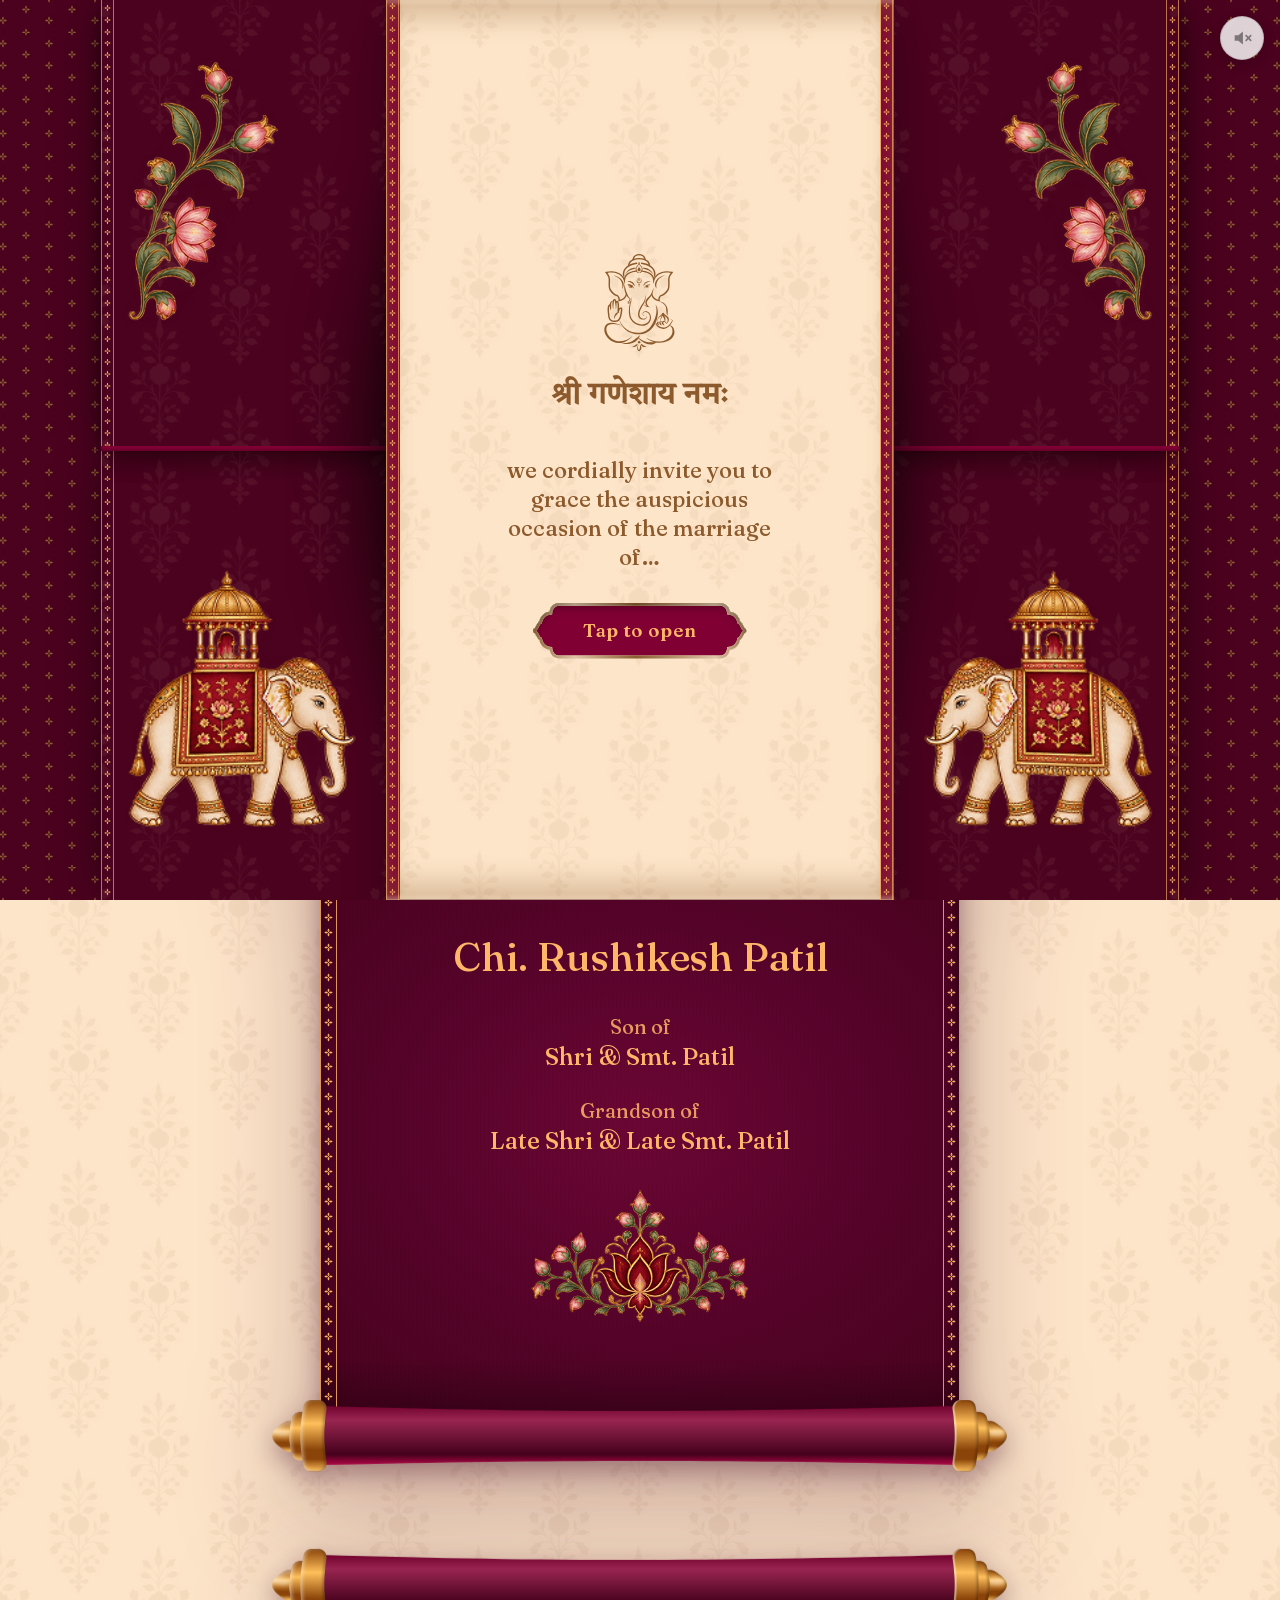
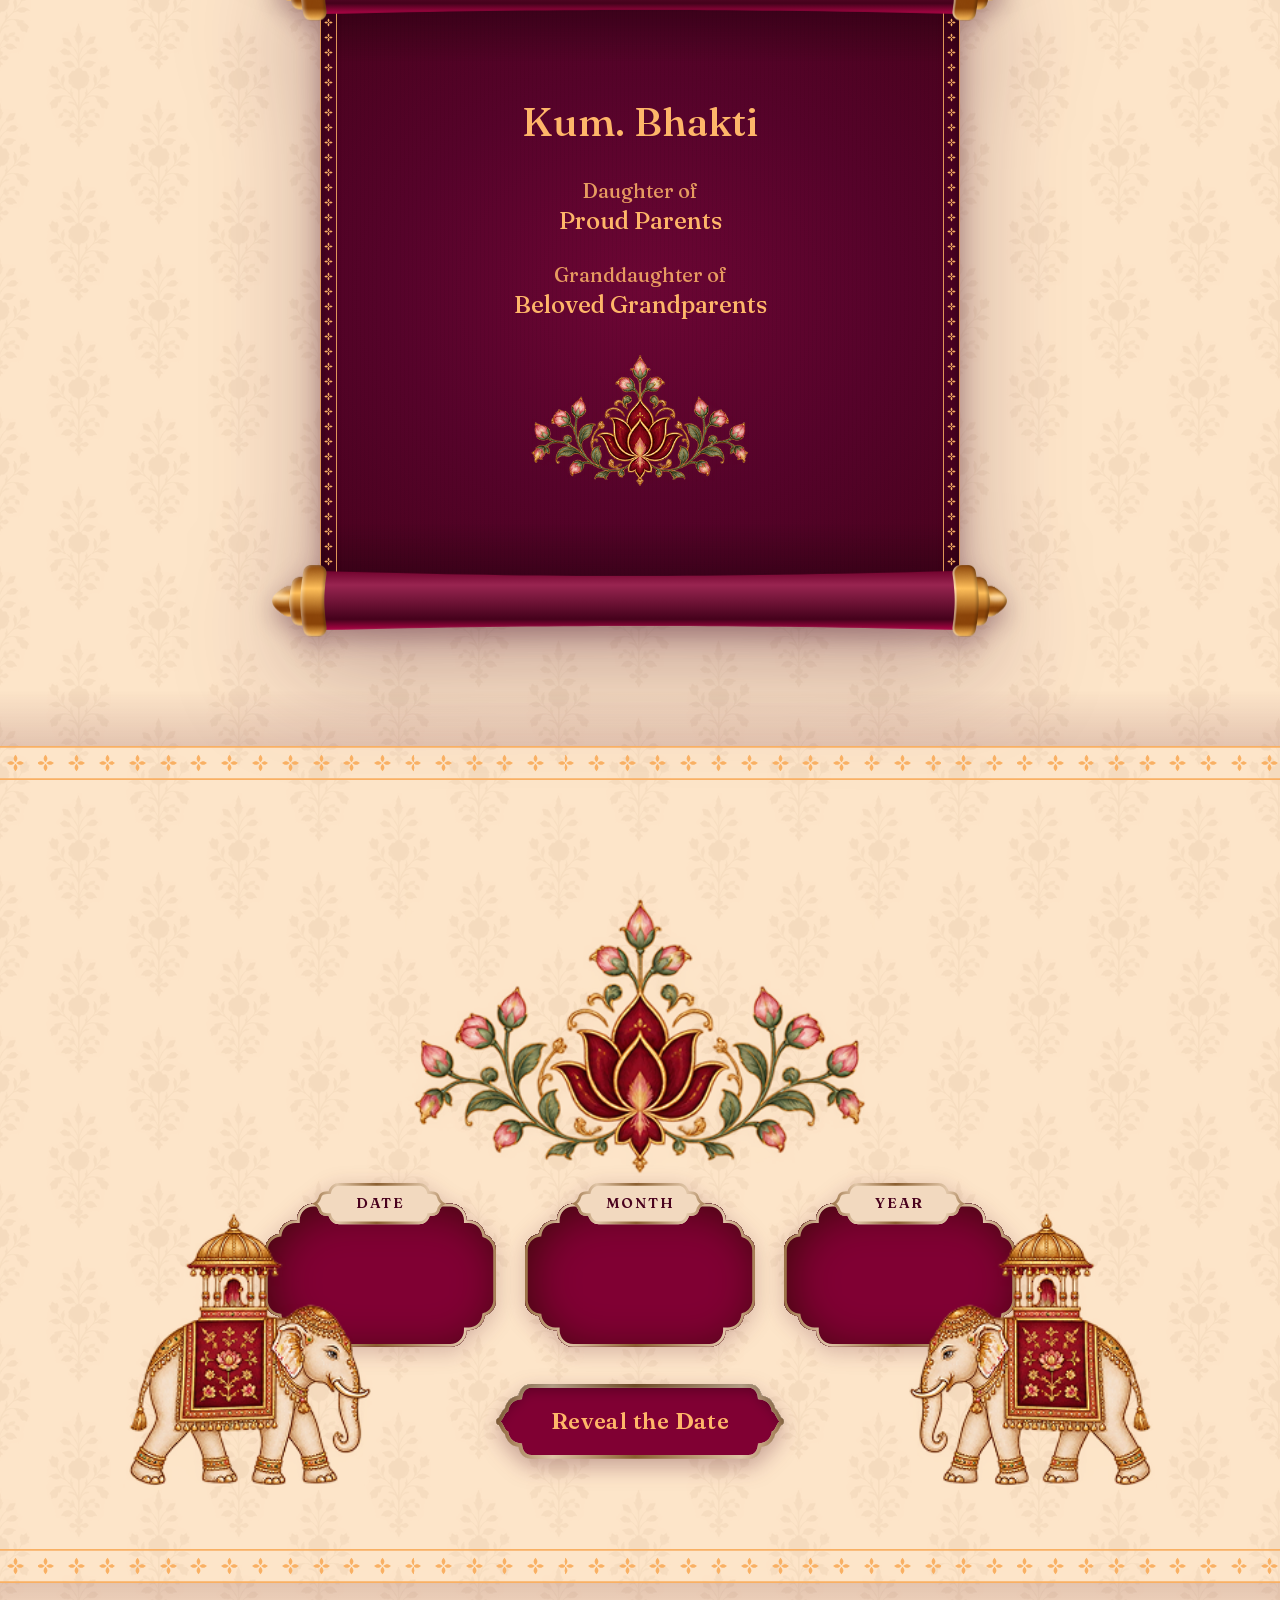
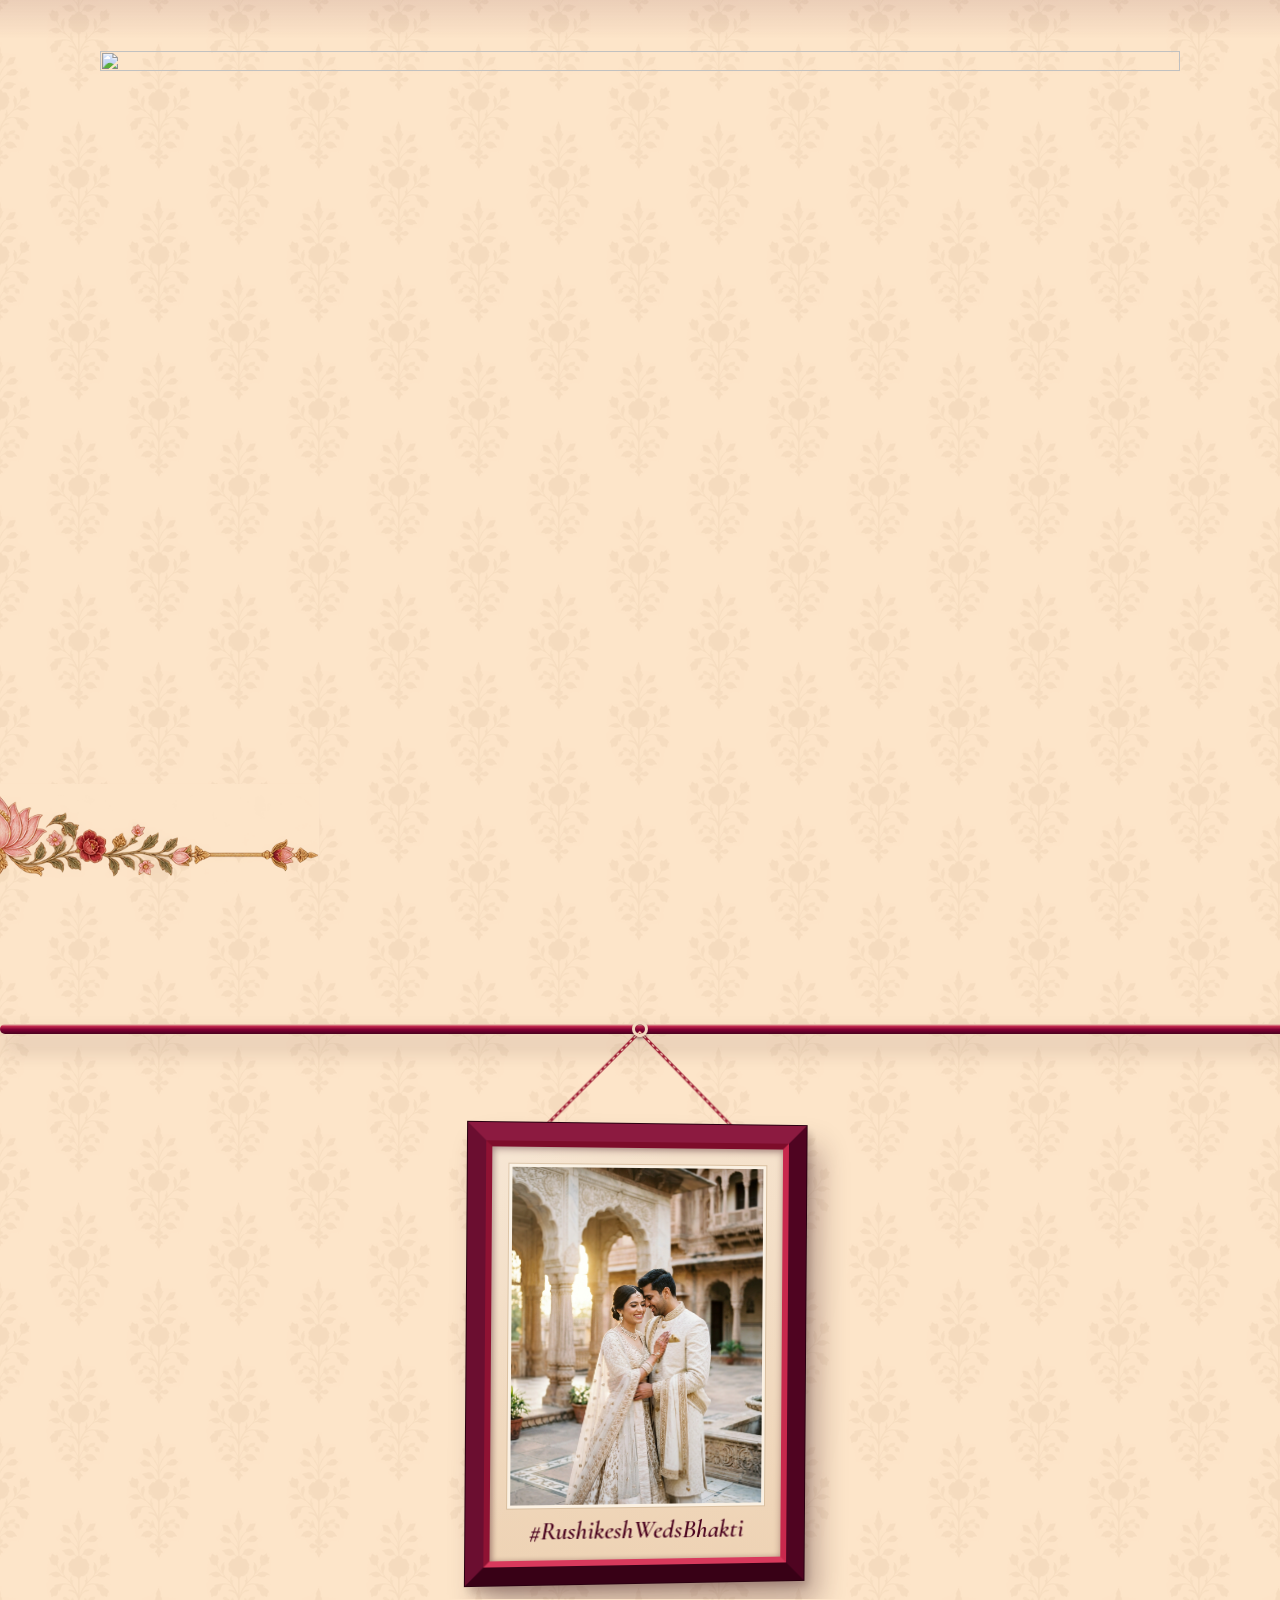
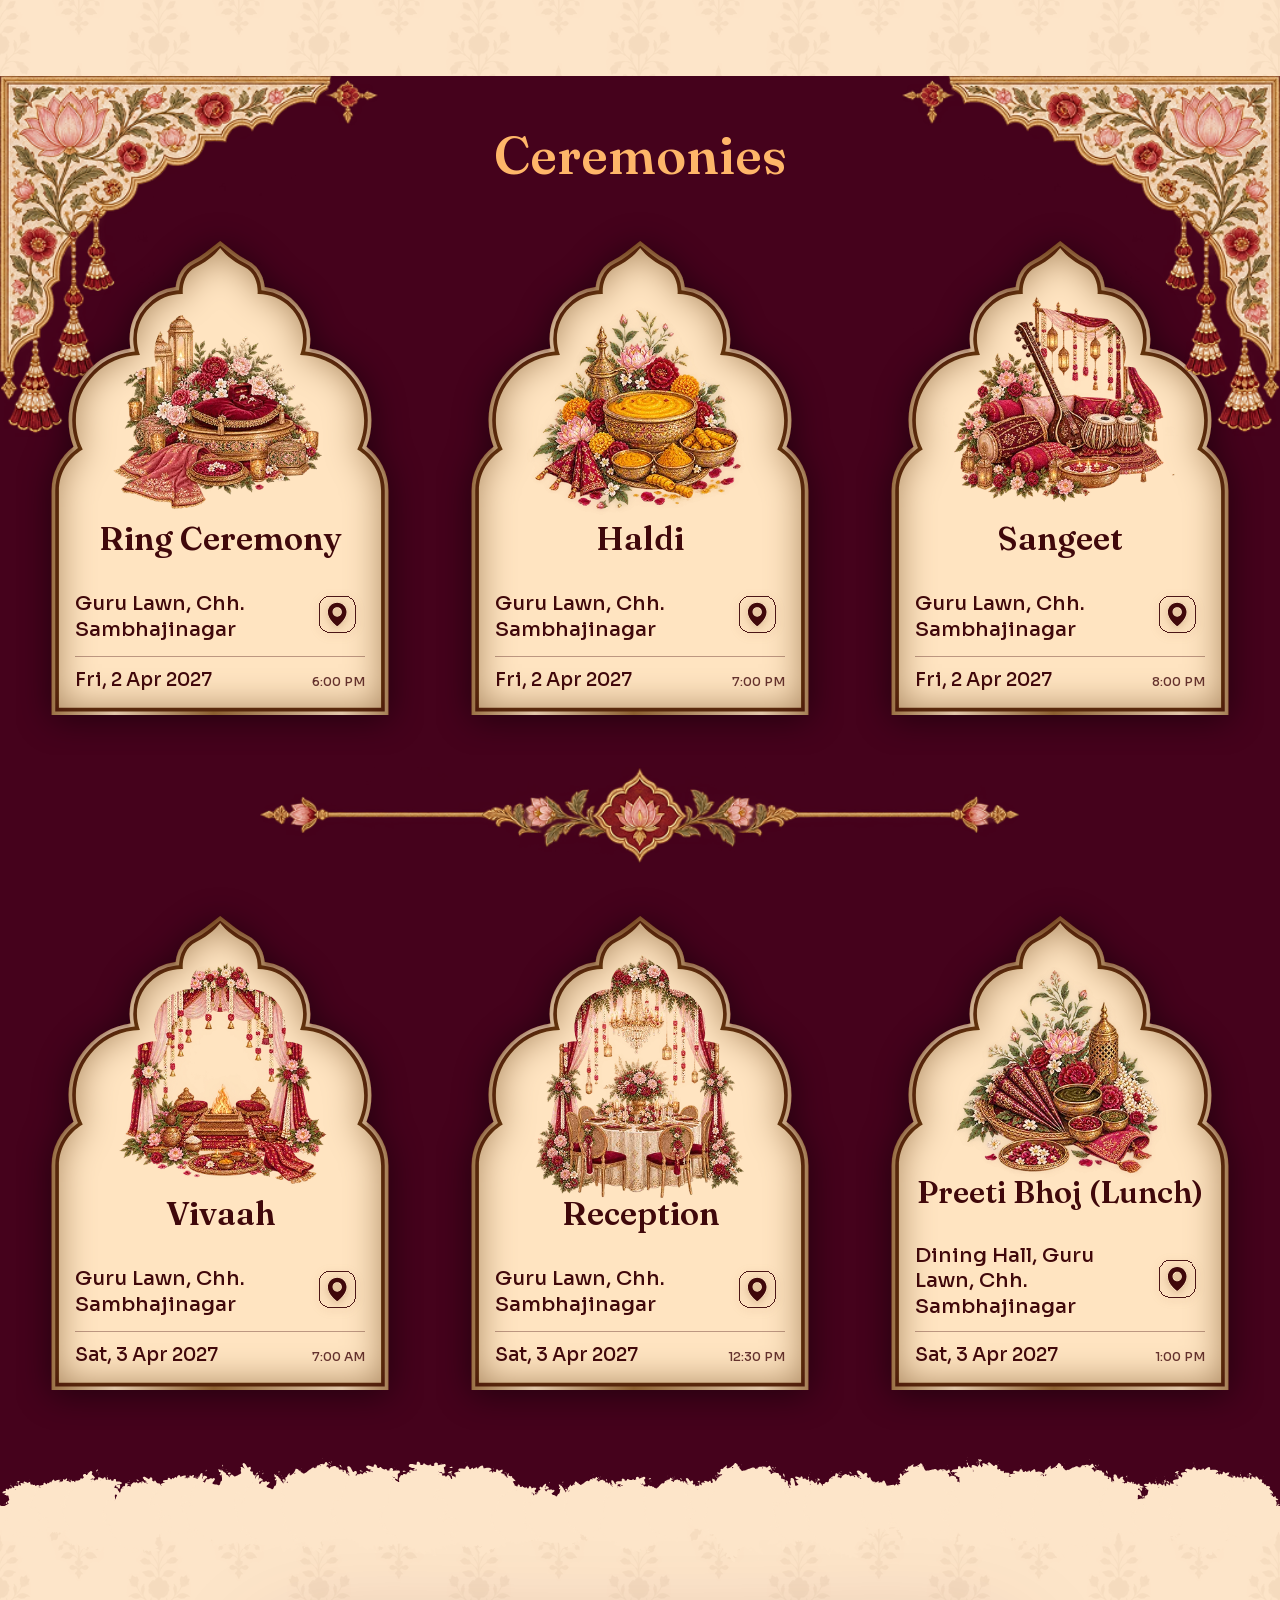
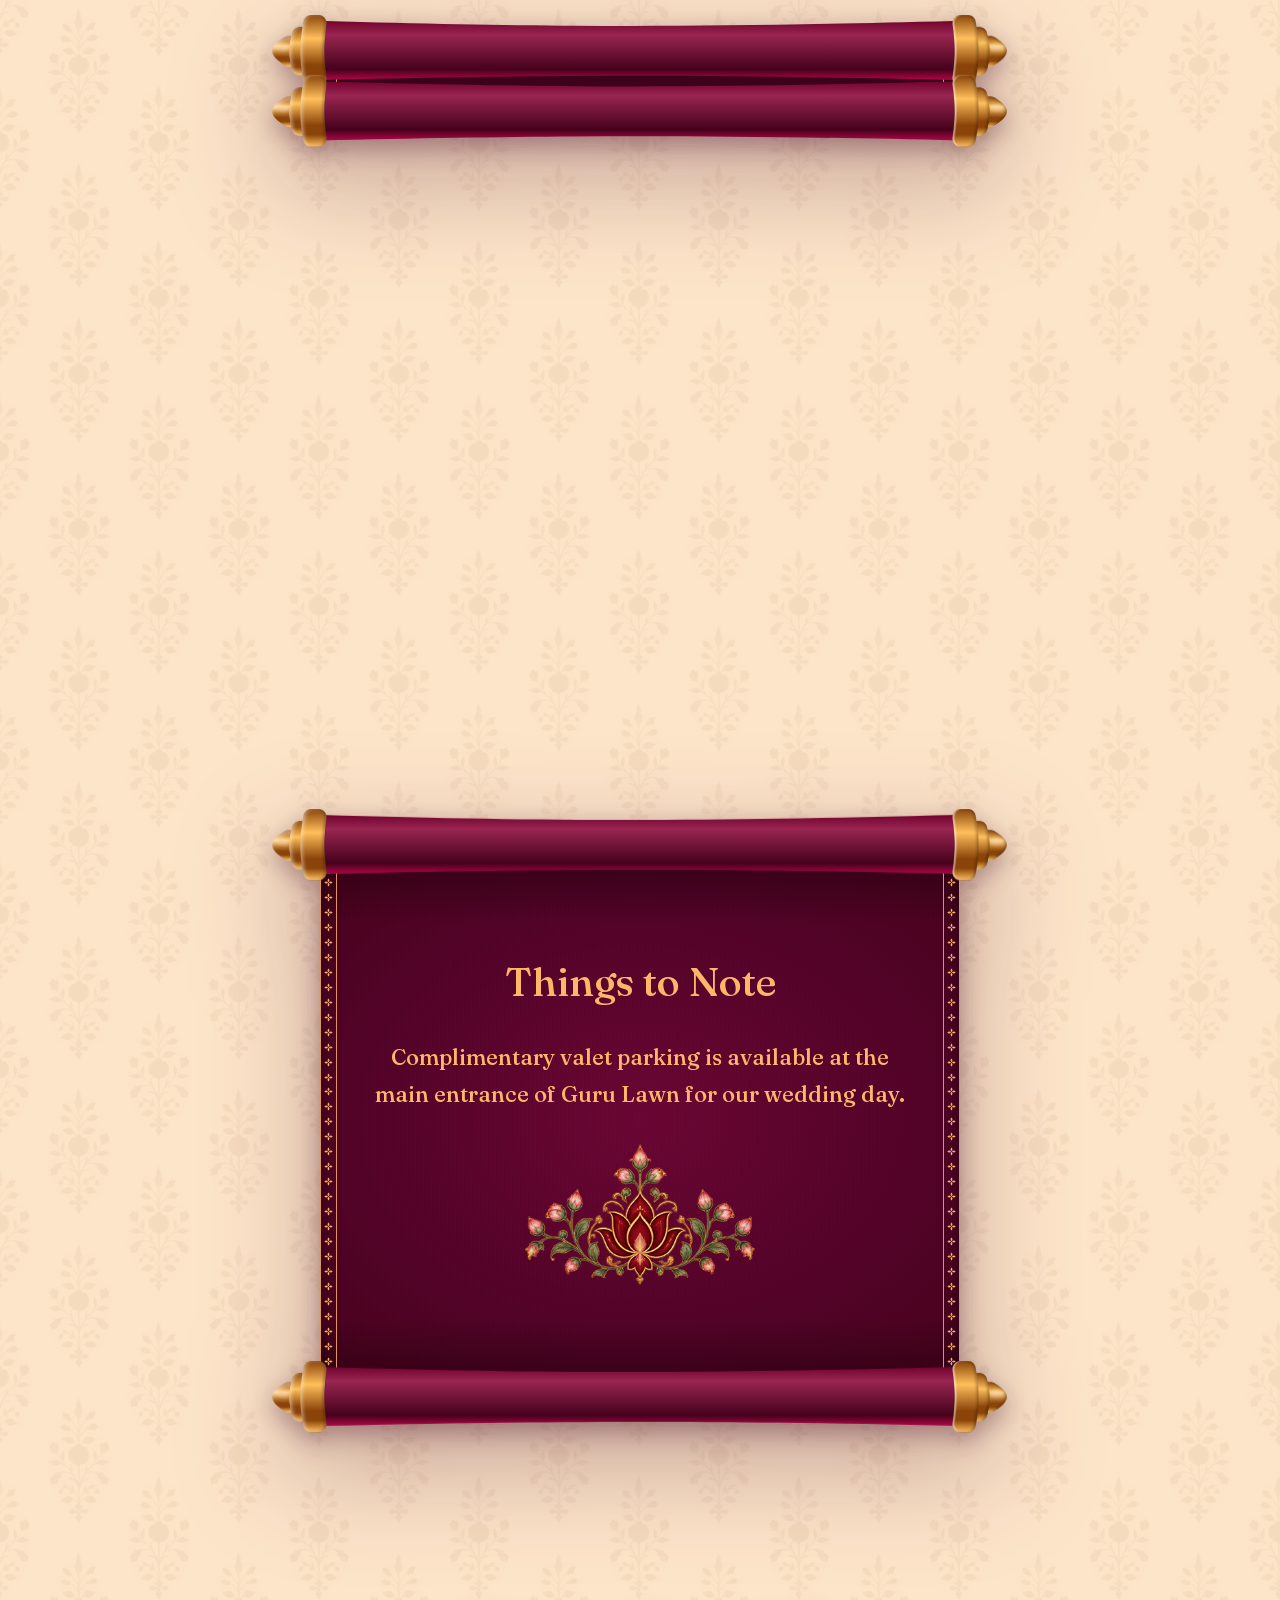
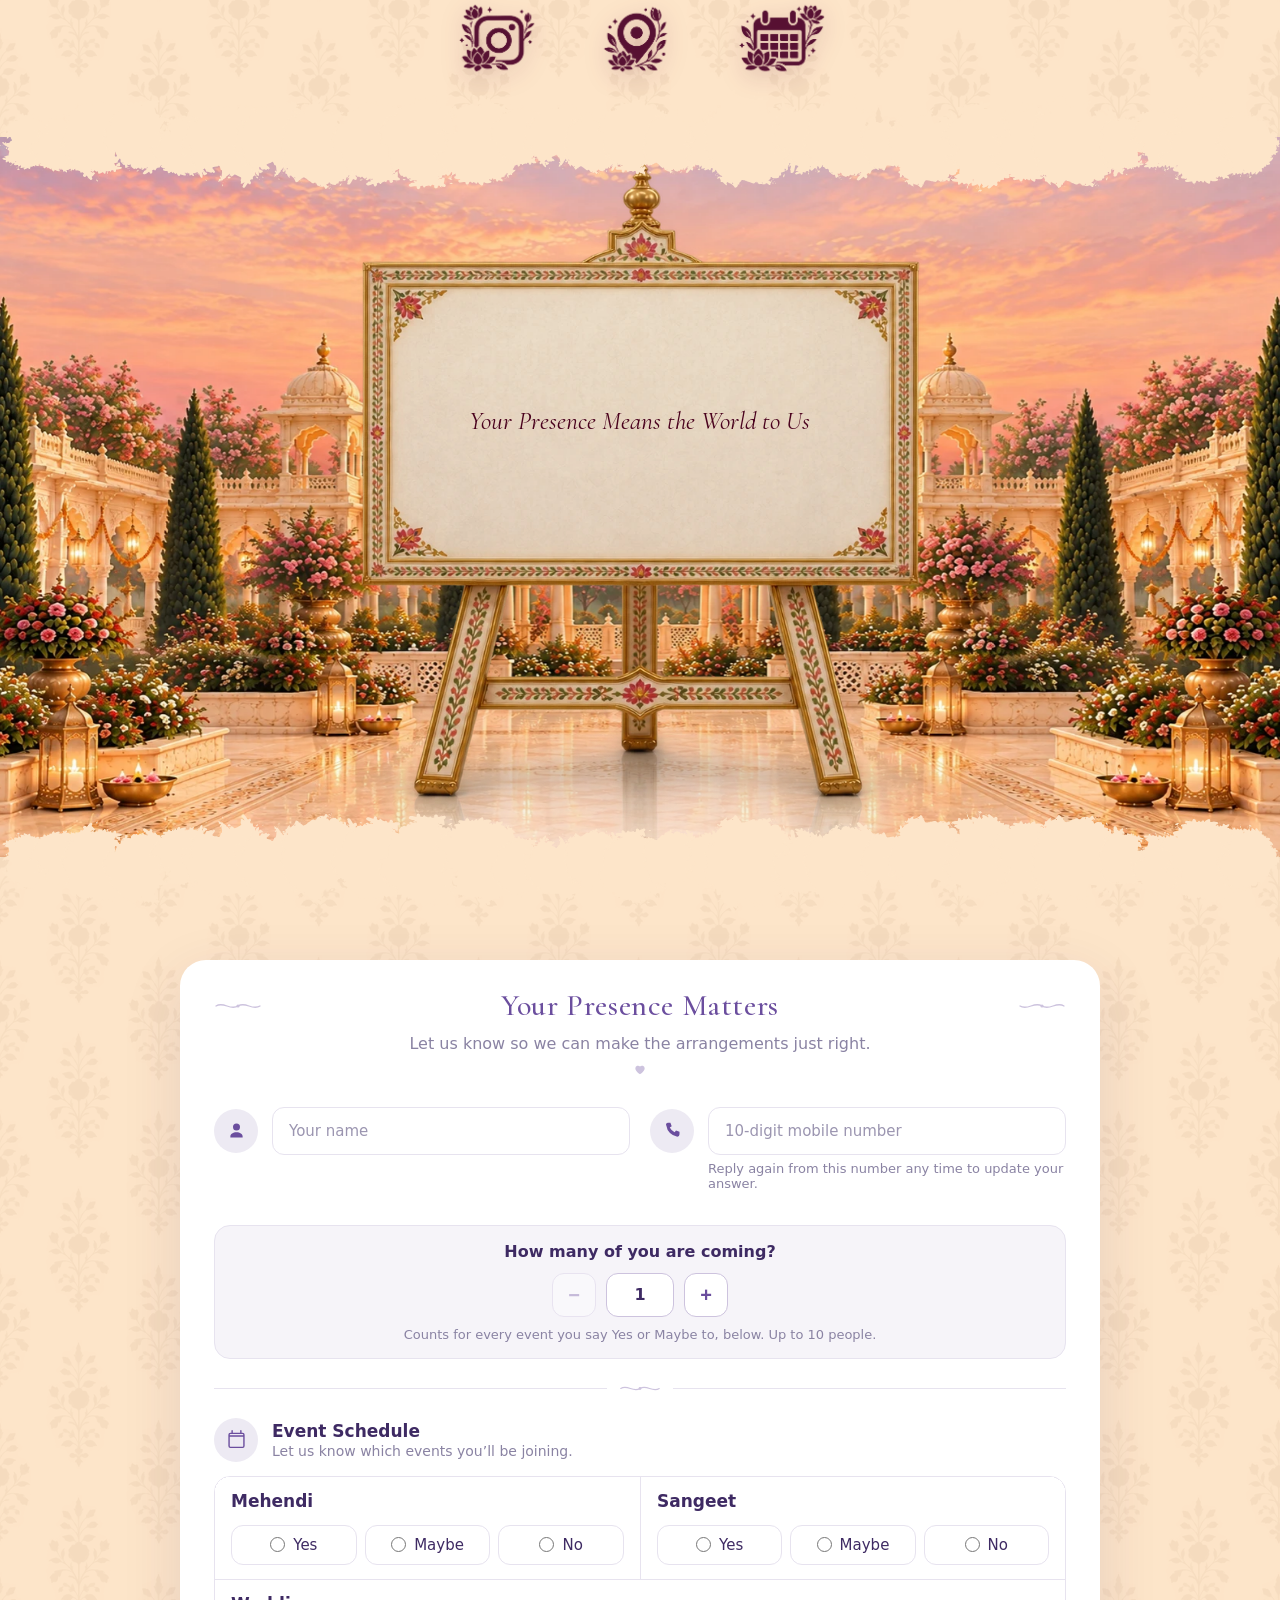
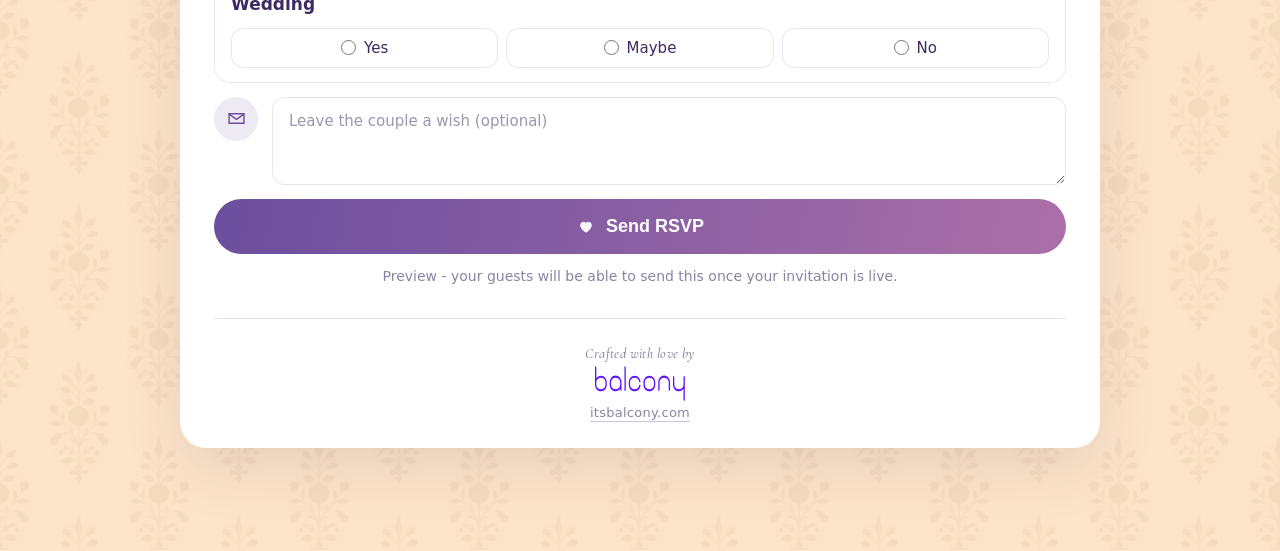
==== commit 5c3e95e3: "front gate 4" ====
--- a/template_royale.html
+++ b/template_royale.html
@@ -188,10 +188,6 @@
          order as papercut's family cards. -->
     <section class="royale-scrolls royale-families" aria-label="The families">
         <article class="royale-scroll" id="ryGroomCard" data-card="groomFamily">
-            <!-- Behind the sheet and centred on the card: what shows while the
-                 scroll is still closed, and covered as it unrolls over it. -->
-            <img class="royale-scroll__bloom" src="media/floral2.webp" alt="" aria-hidden="true" loading="lazy"
-                decoding="async">
             <!-- The window the sheet is revealed through as it unrolls (see
                  "scroll cards" in styles.css). -->
             <div class="royale-scroll__window">
@@ -212,8 +208,6 @@
                         <span class="royale-scroll__elder" id="ryGroomGrandB">Late Smt. Kamla Devi Sharma</span>
                     </p>
 
-                    <img class="royale-scroll__divider" src="media/divider.webp" alt="" aria-hidden="true" loading="lazy"
-                        decoding="async">
                     <img class="royale-scroll__lotus" src="../media/lotus_bunch.png" alt="" aria-hidden="true" loading="lazy"
                         decoding="async">
                 </div>
@@ -238,10 +232,6 @@
         </article>
 
         <article class="royale-scroll" id="ryBrideCard" data-card="brideFamily">
-            <!-- Behind the sheet and centred on the card: what shows while the
-                 scroll is still closed, and covered as it unrolls over it. -->
-            <img class="royale-scroll__bloom" src="media/floral2.webp" alt="" aria-hidden="true" loading="lazy"
-                decoding="async">
             <!-- The window the sheet is revealed through as it unrolls (see
                  "scroll cards" in styles.css). -->
             <div class="royale-scroll__window">
@@ -262,8 +252,6 @@
                         <span class="royale-scroll__elder" id="ryBrideGrandB">Late Smt. Shanti Devi Verma</span>
                     </p>
 
-                    <img class="royale-scroll__divider" src="media/divider.webp" alt="" aria-hidden="true" loading="lazy"
-                        decoding="async">
                     <img class="royale-scroll__lotus" src="../media/lotus_bunch.png" alt="" aria-hidden="true" loading="lazy"
                         decoding="async">
                 </div>
@@ -784,10 +772,6 @@
          content and ids pattern as papercut's. -->
     <section class="royale-scrolls royale-closing" aria-label="Compliments and a note">
         <article class="royale-scroll" id="ryComplimentCard" data-card="compliments">
-            <!-- Behind the sheet and centred on the card: what shows while the
-                 scroll is still closed, and covered as it unrolls over it. -->
-            <img class="royale-scroll__bloom" src="media/floral2.webp" alt="" aria-hidden="true" loading="lazy"
-                decoding="async">
             <!-- The window the sheet is revealed through as it unrolls (see
                  "scroll cards" in styles.css). -->
             <div class="royale-scroll__window">
@@ -825,10 +809,6 @@
         </article>
 
         <article class="royale-scroll" id="ryNoteCard" data-card="note">
-            <!-- Behind the sheet and centred on the card: what shows while the
-                 scroll is still closed, and covered as it unrolls over it. -->
-            <img class="royale-scroll__bloom" src="media/floral2.webp" alt="" aria-hidden="true" loading="lazy"
-                decoding="async">
             <!-- The window the sheet is revealed through as it unrolls (see
                  "scroll cards" in styles.css). -->
             <div class="royale-scroll__window">
--- a/styles.css
+++ b/styles.css
@@ -103,6 +103,79 @@
 @supports (height: 1svh) {
   :root {
     --screen-h: 100svh;
+  }
+}
+
+@supports (height: 1dvh) {
+  :root {
+    --screen-h: 100dvh;
+  }
+}
+
+@media (orientation: portrait) and (max-width: 699px) {
+  :root {
+    --gate-inset: max(calc(0.055 * var(--screen-h)), env(safe-area-inset-top));
+  }
+
+  .royale-gate {
+    /* Match the phone's visible width, including browsers that reserve space
+       for a scrollbar inside the fixed inset box. */
+    left: 0;
+    right: auto;
+    width: 100vw;
+    align-items: center;
+    height: 100dvh;
+    min-height: 100dvh;
+  }
+
+  .royale-card {
+    flex: 0 0 auto;
+    align-self: center;
+    width: min(100vw, 500px);
+  }
+
+  .royale-card::before {
+    /* Keep the Wrapper_P card face aligned without calc division, which has
+       varied across mobile browser engines. */
+    top: -17.8998%;
+    bottom: -26.7303%;
+    left: -13.9304%;
+    right: -13.9304%;
+  }
+}
+
+@media (orientation: portrait) and (max-height: 700px) {
+  :root {
+    --gate-inset: calc(0.06 * var(--screen-h));
+  }
+
+  .royale-card {
+    padding-top: calc(22 * var(--u));
+    padding-bottom: calc(28 * var(--u));
+  }
+
+  .royale-card__symbol {
+    width: calc(88 * var(--u));
+  }
+
+  .royale-card__mantra {
+    margin-top: calc(5 * var(--u));
+  }
+
+  .royale-card__guest {
+    margin-top: calc(6 * var(--u));
+  }
+
+  .royale-card__note {
+    margin-top: calc(12 * var(--u));
+  }
+
+  .royale-card__cue {
+    margin-top: calc(14 * var(--u));
+  }
+
+  .royale-gate__elephant {
+    bottom: calc(8 * var(--u));
   }
 }
 
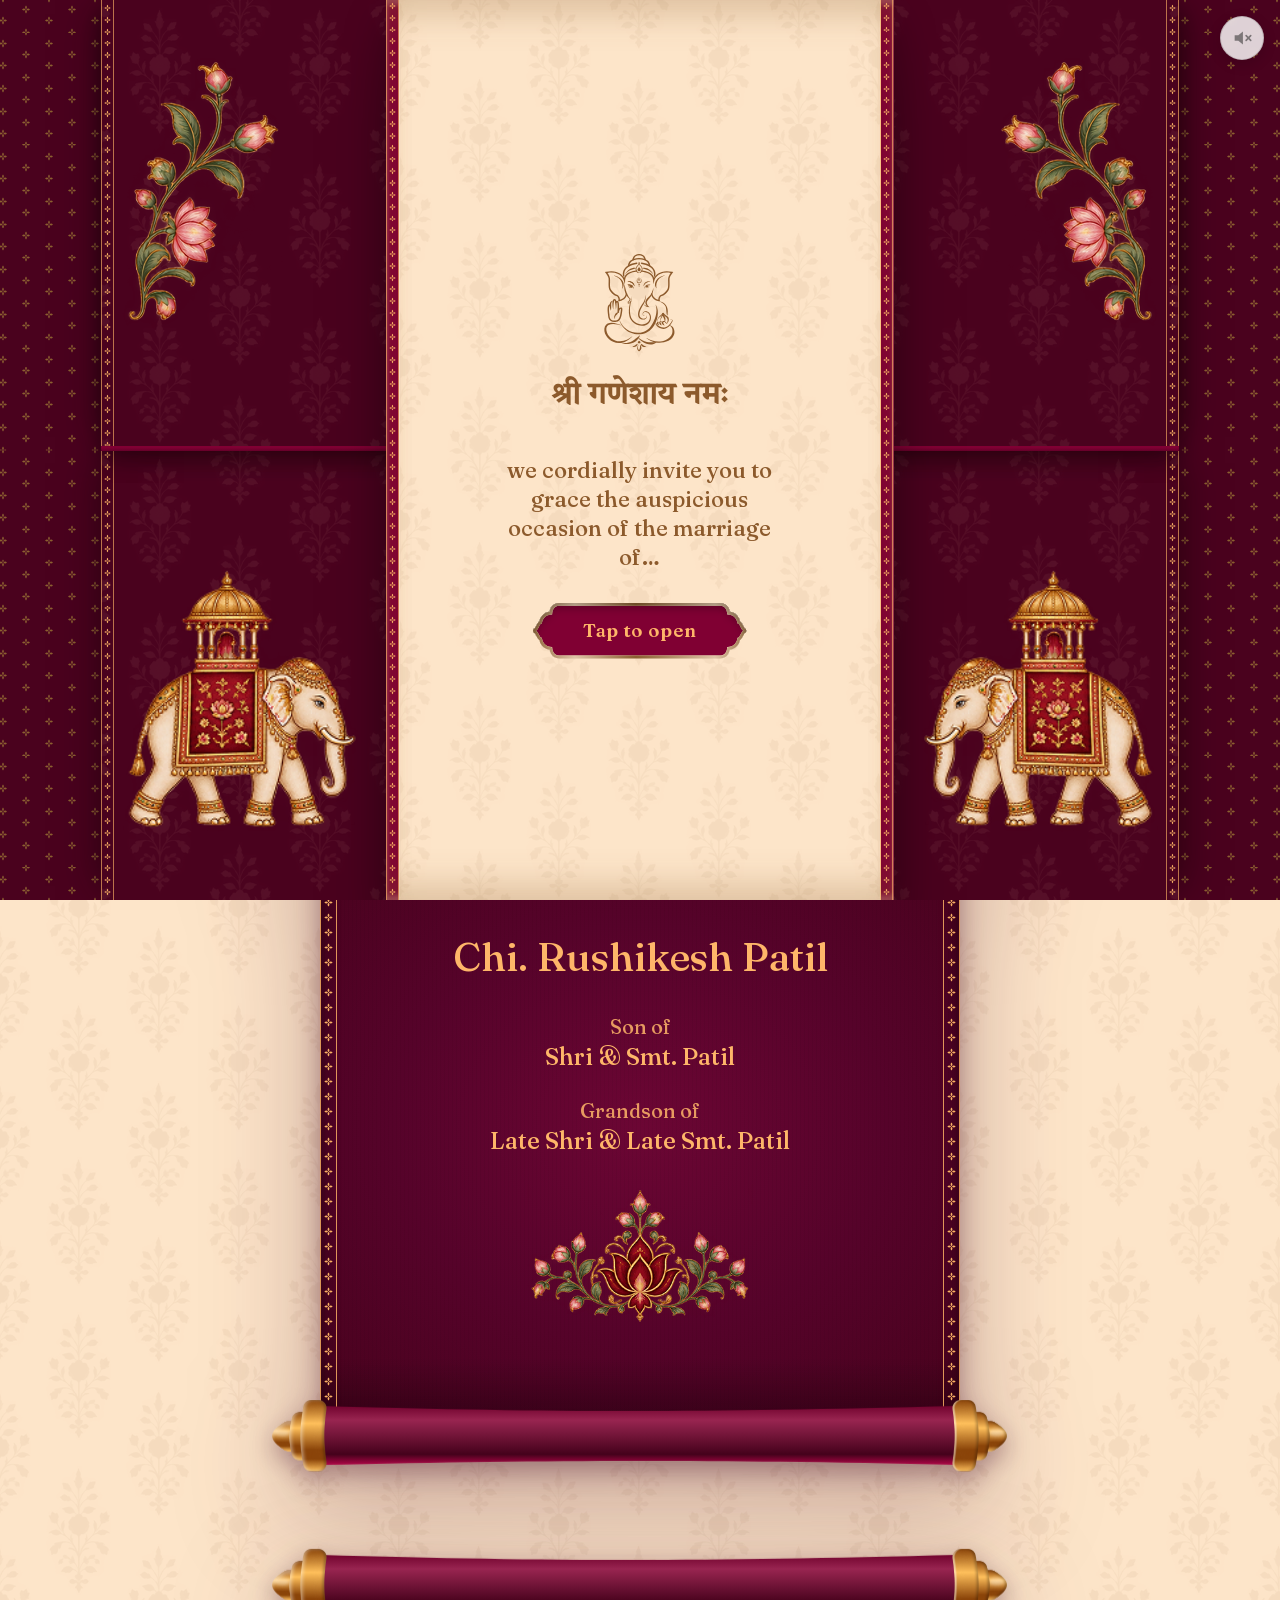
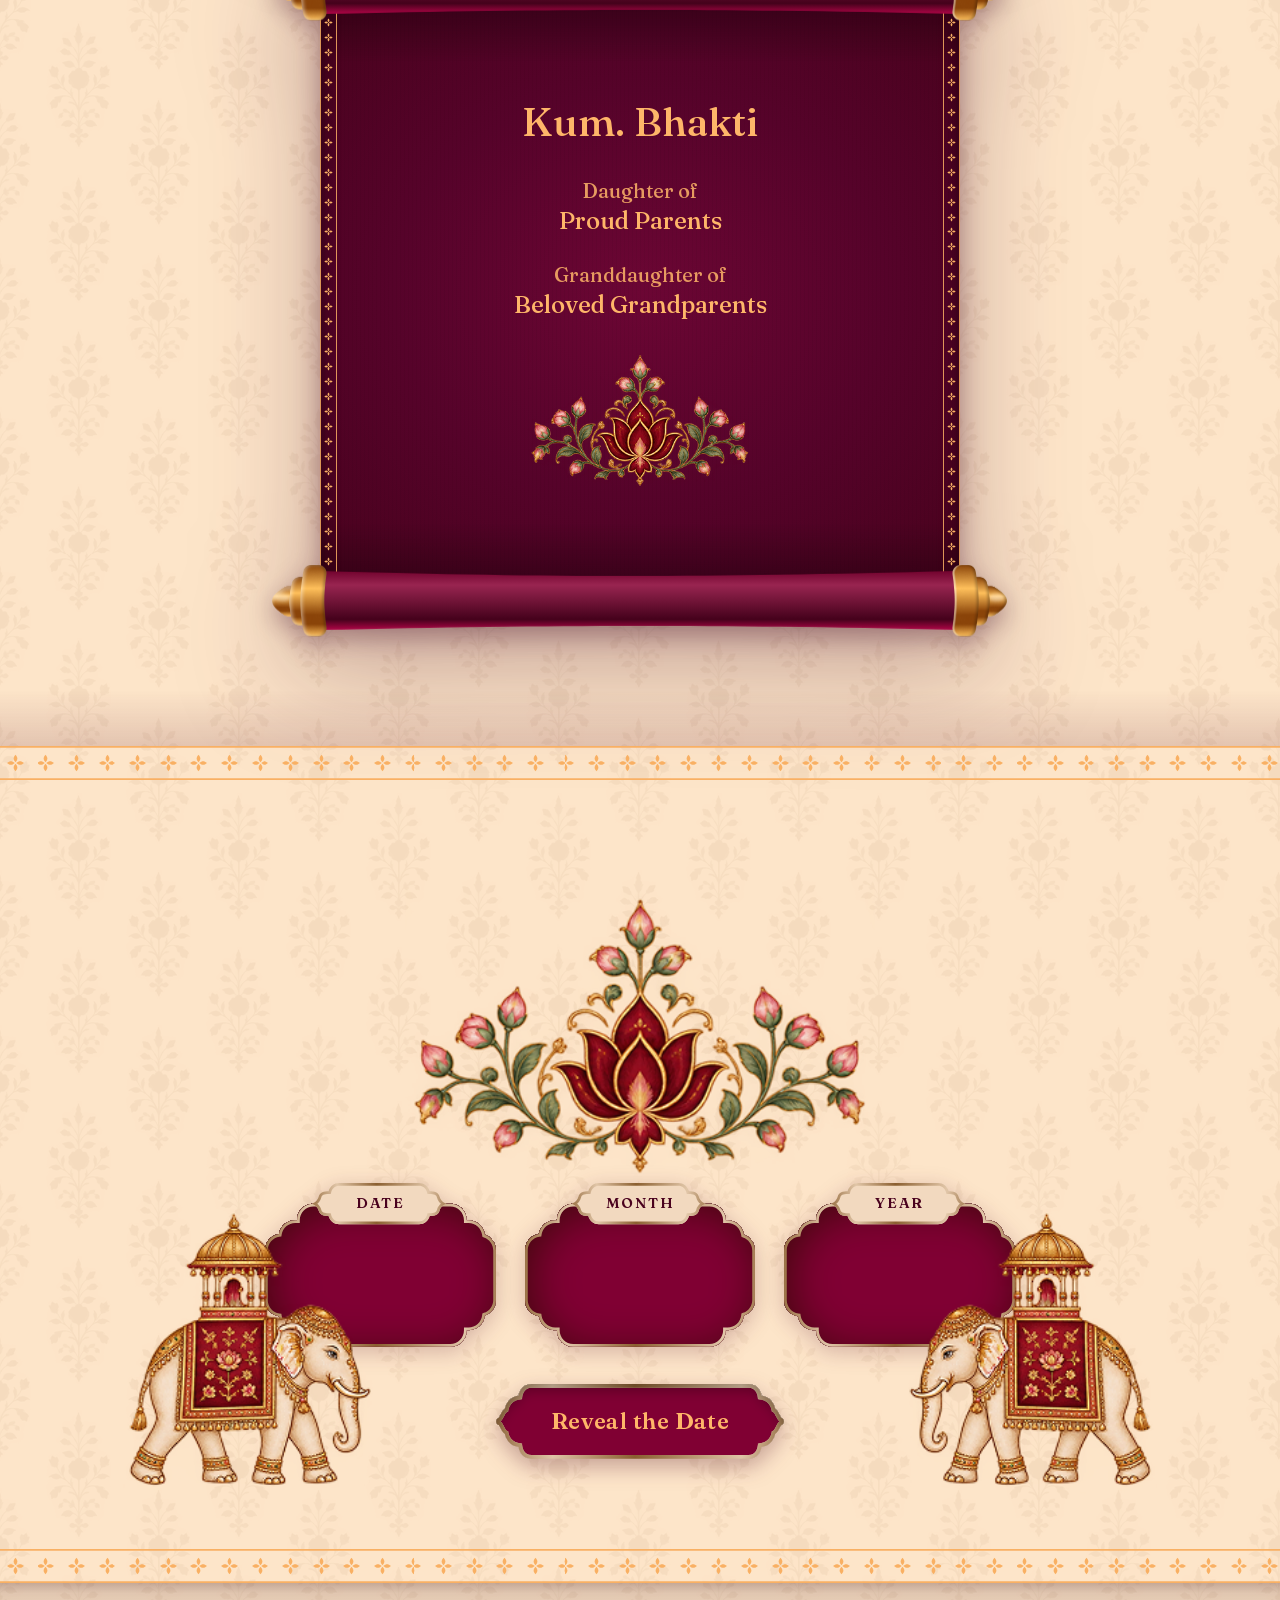
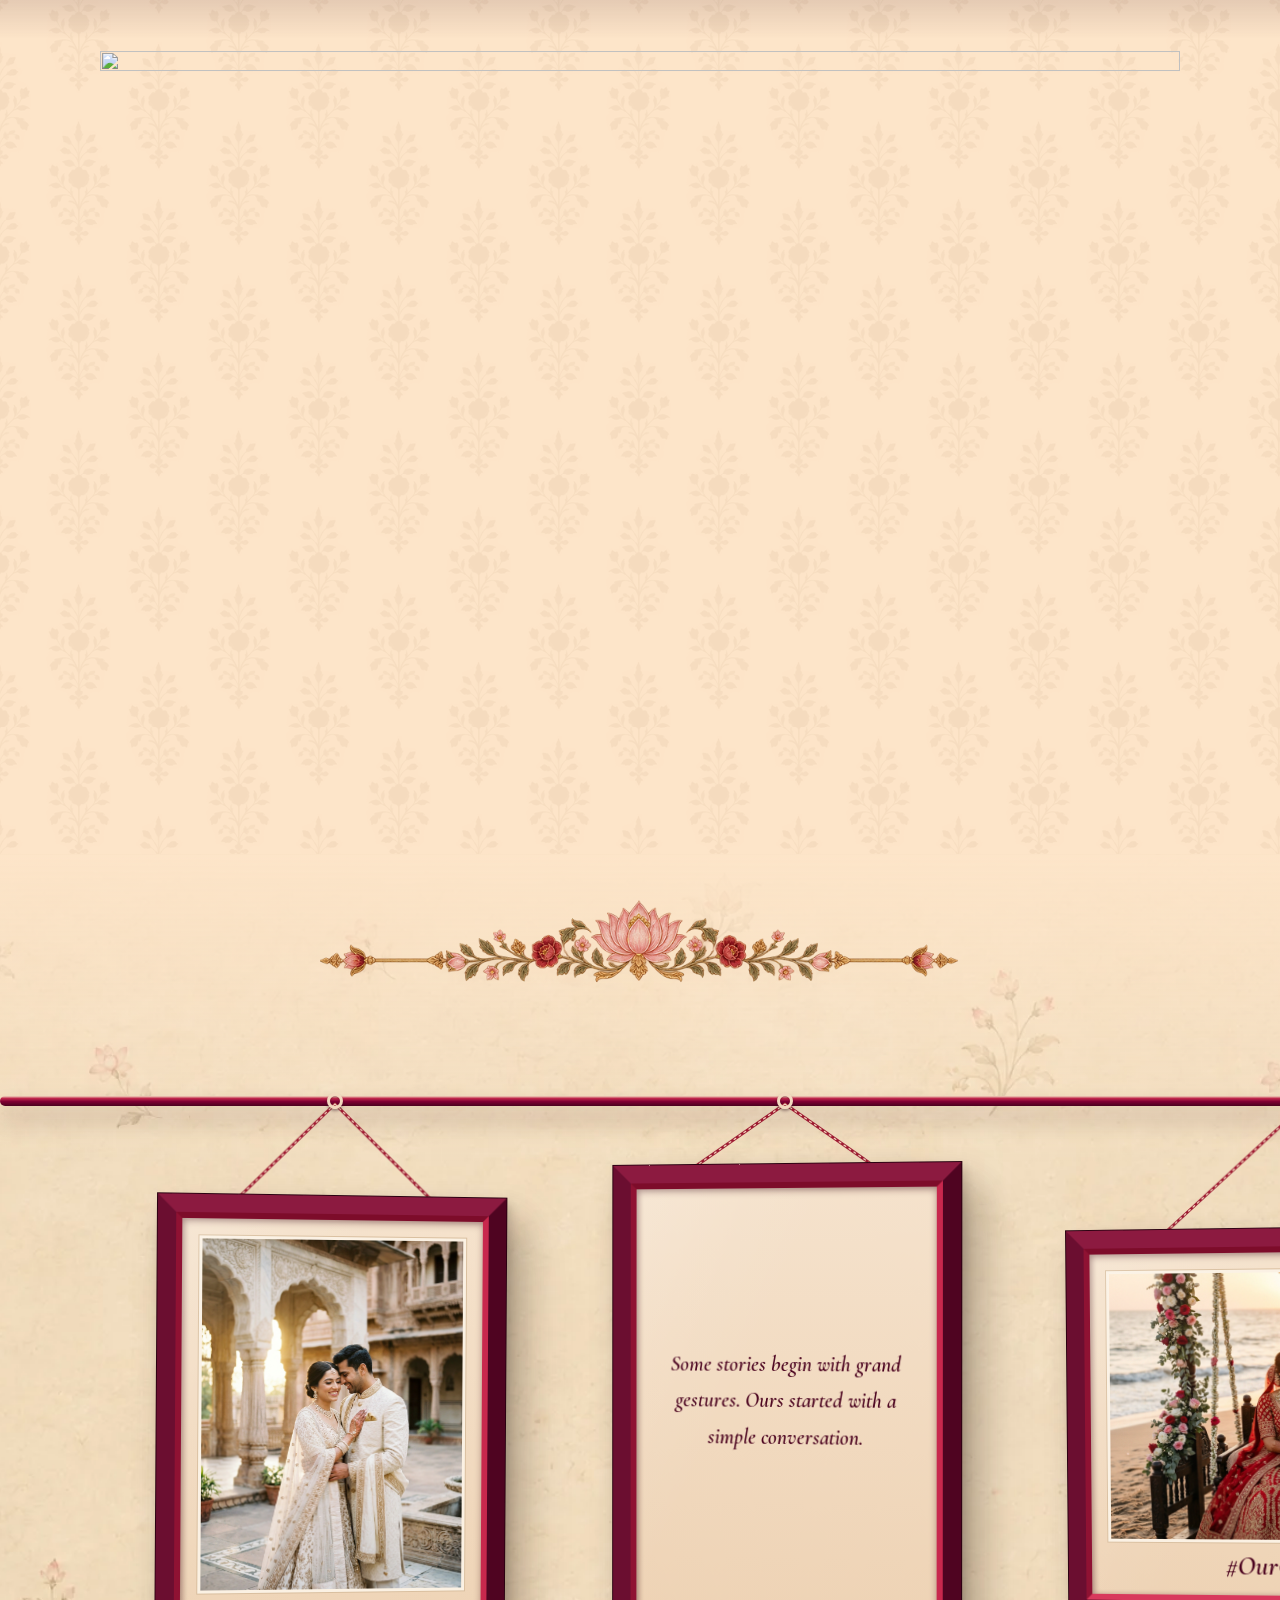
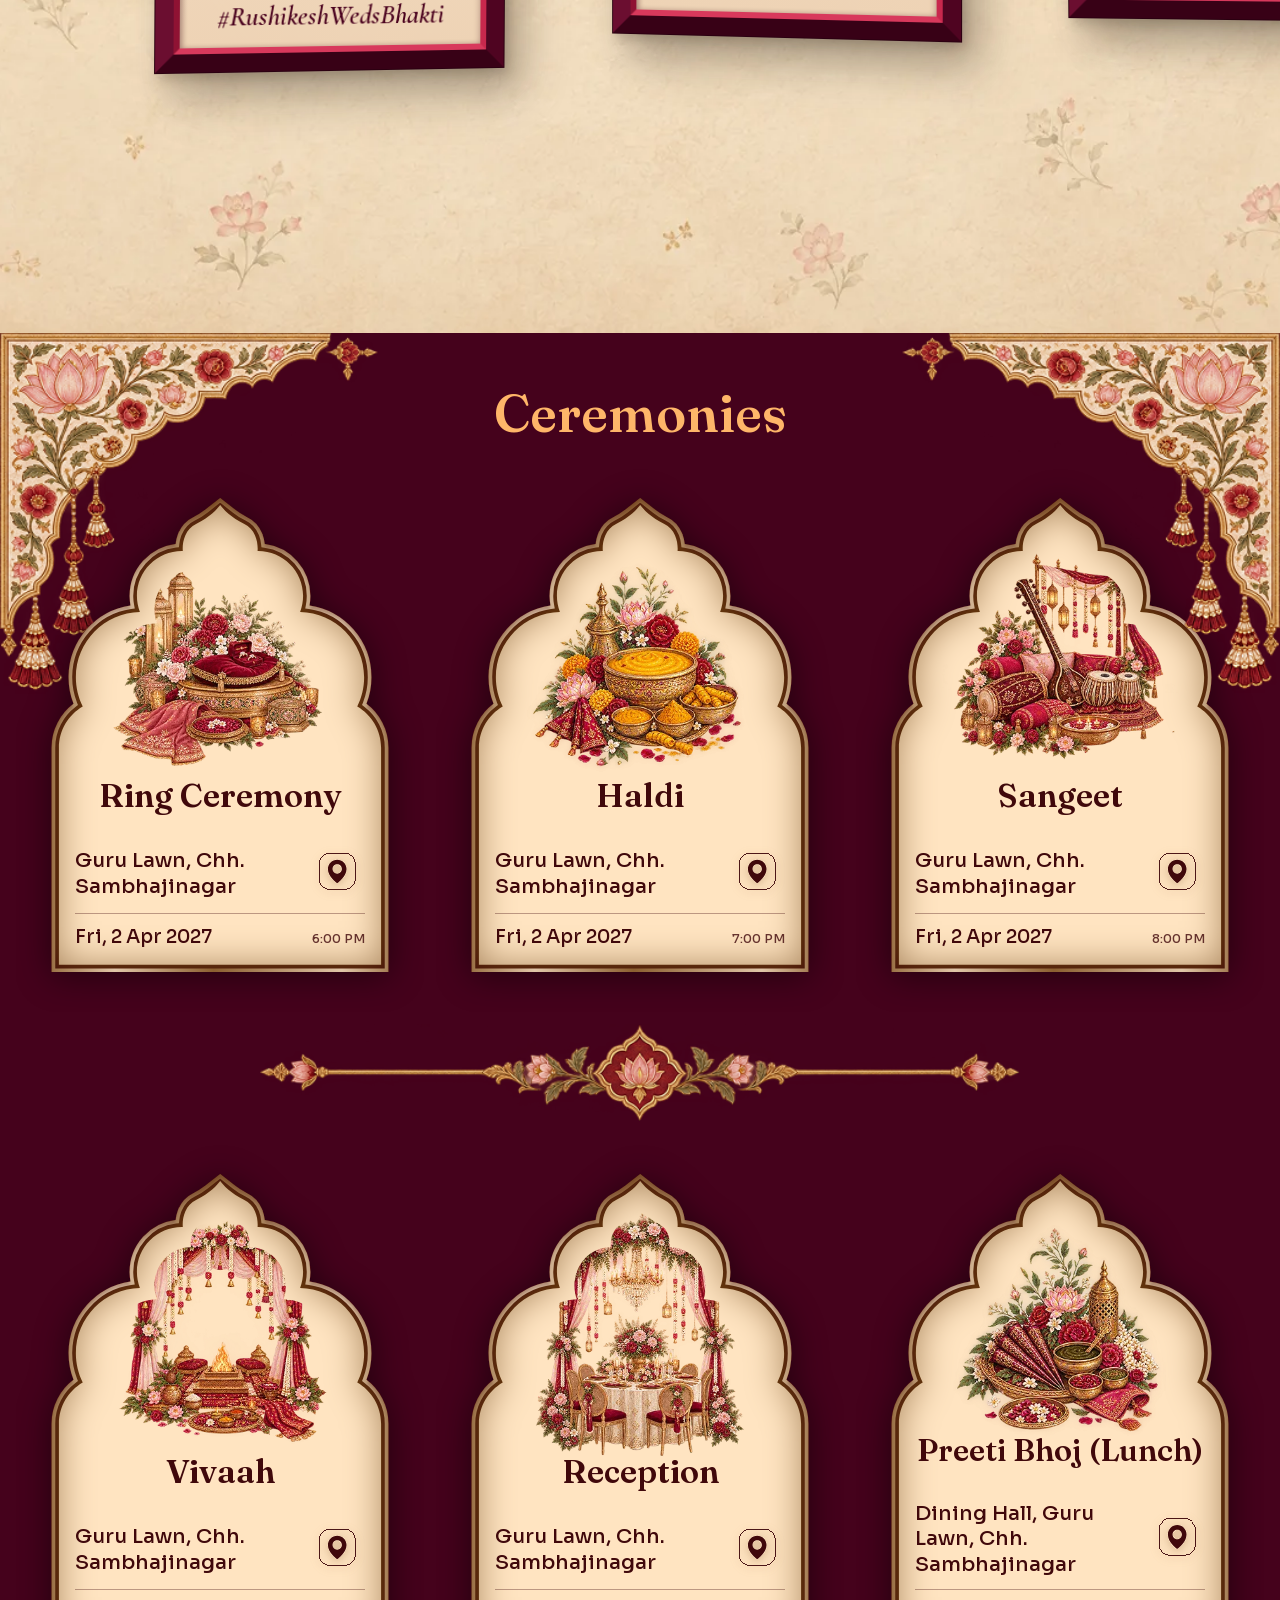
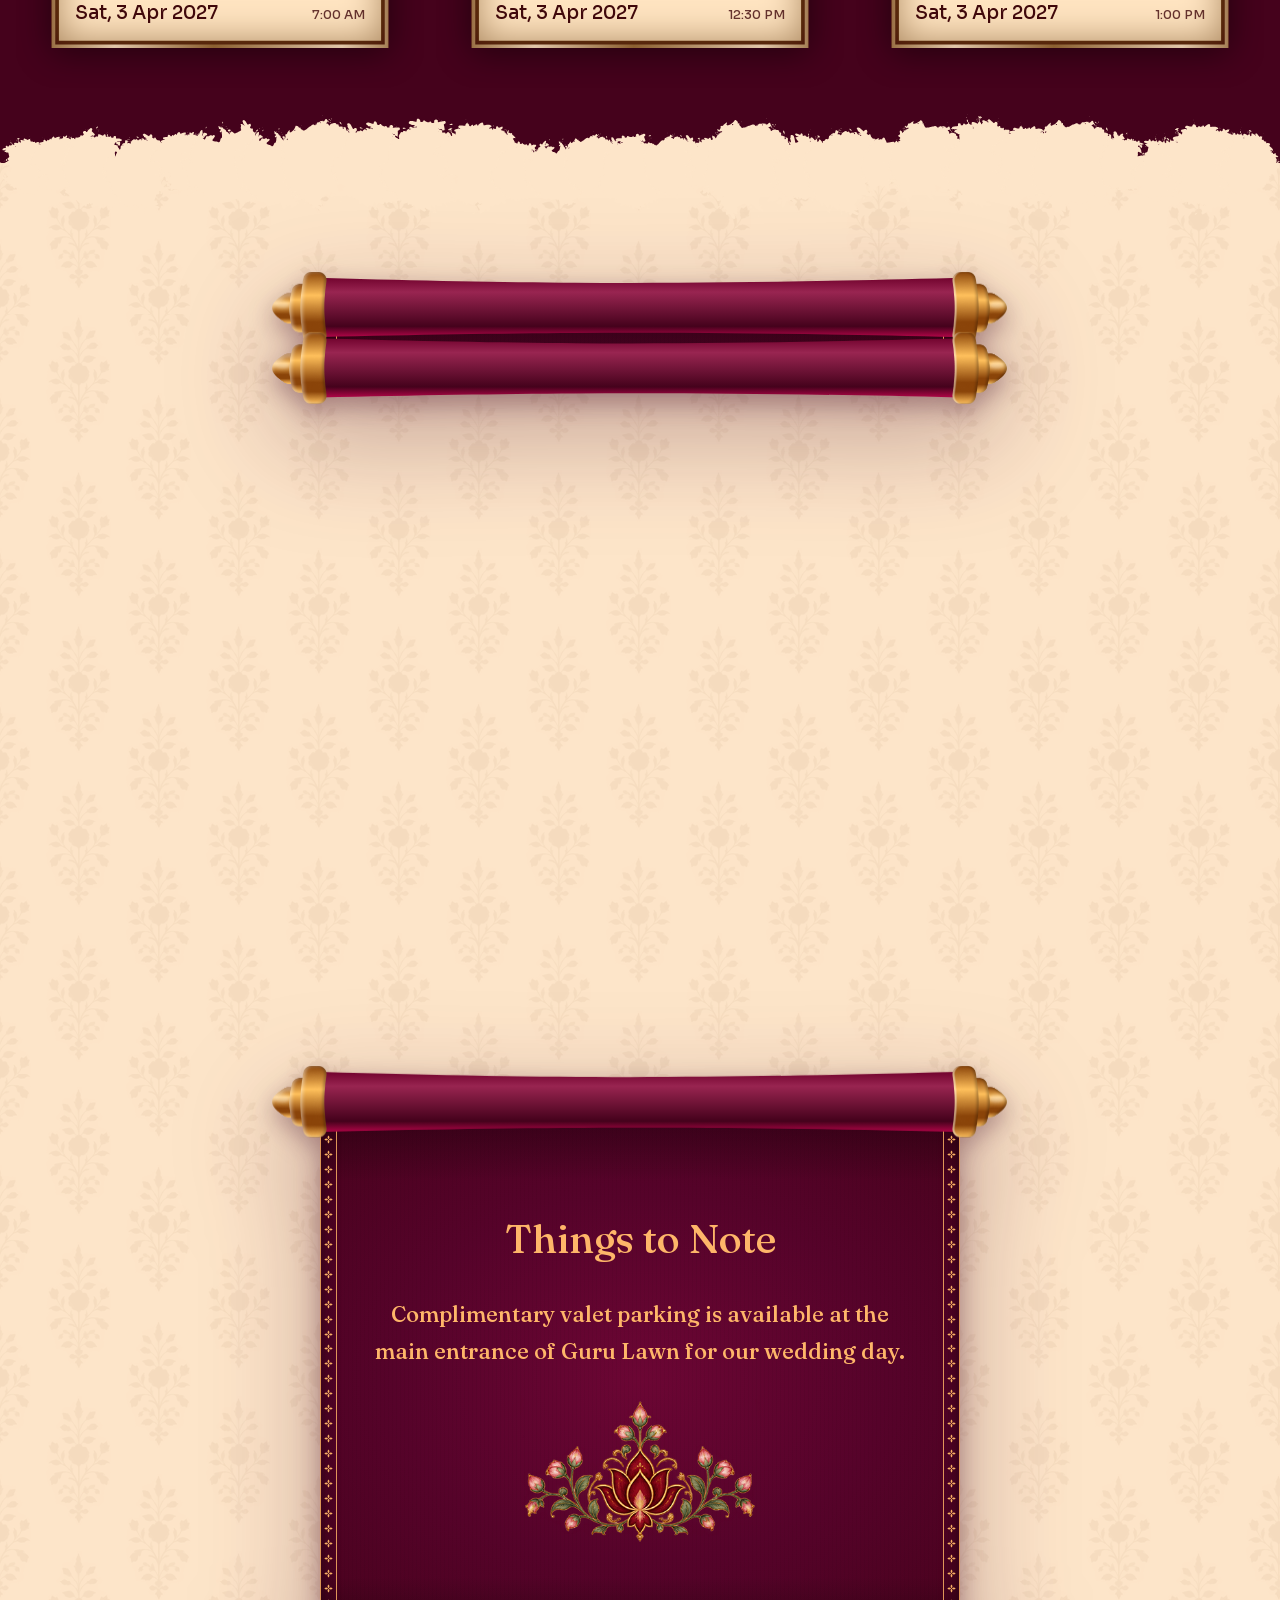
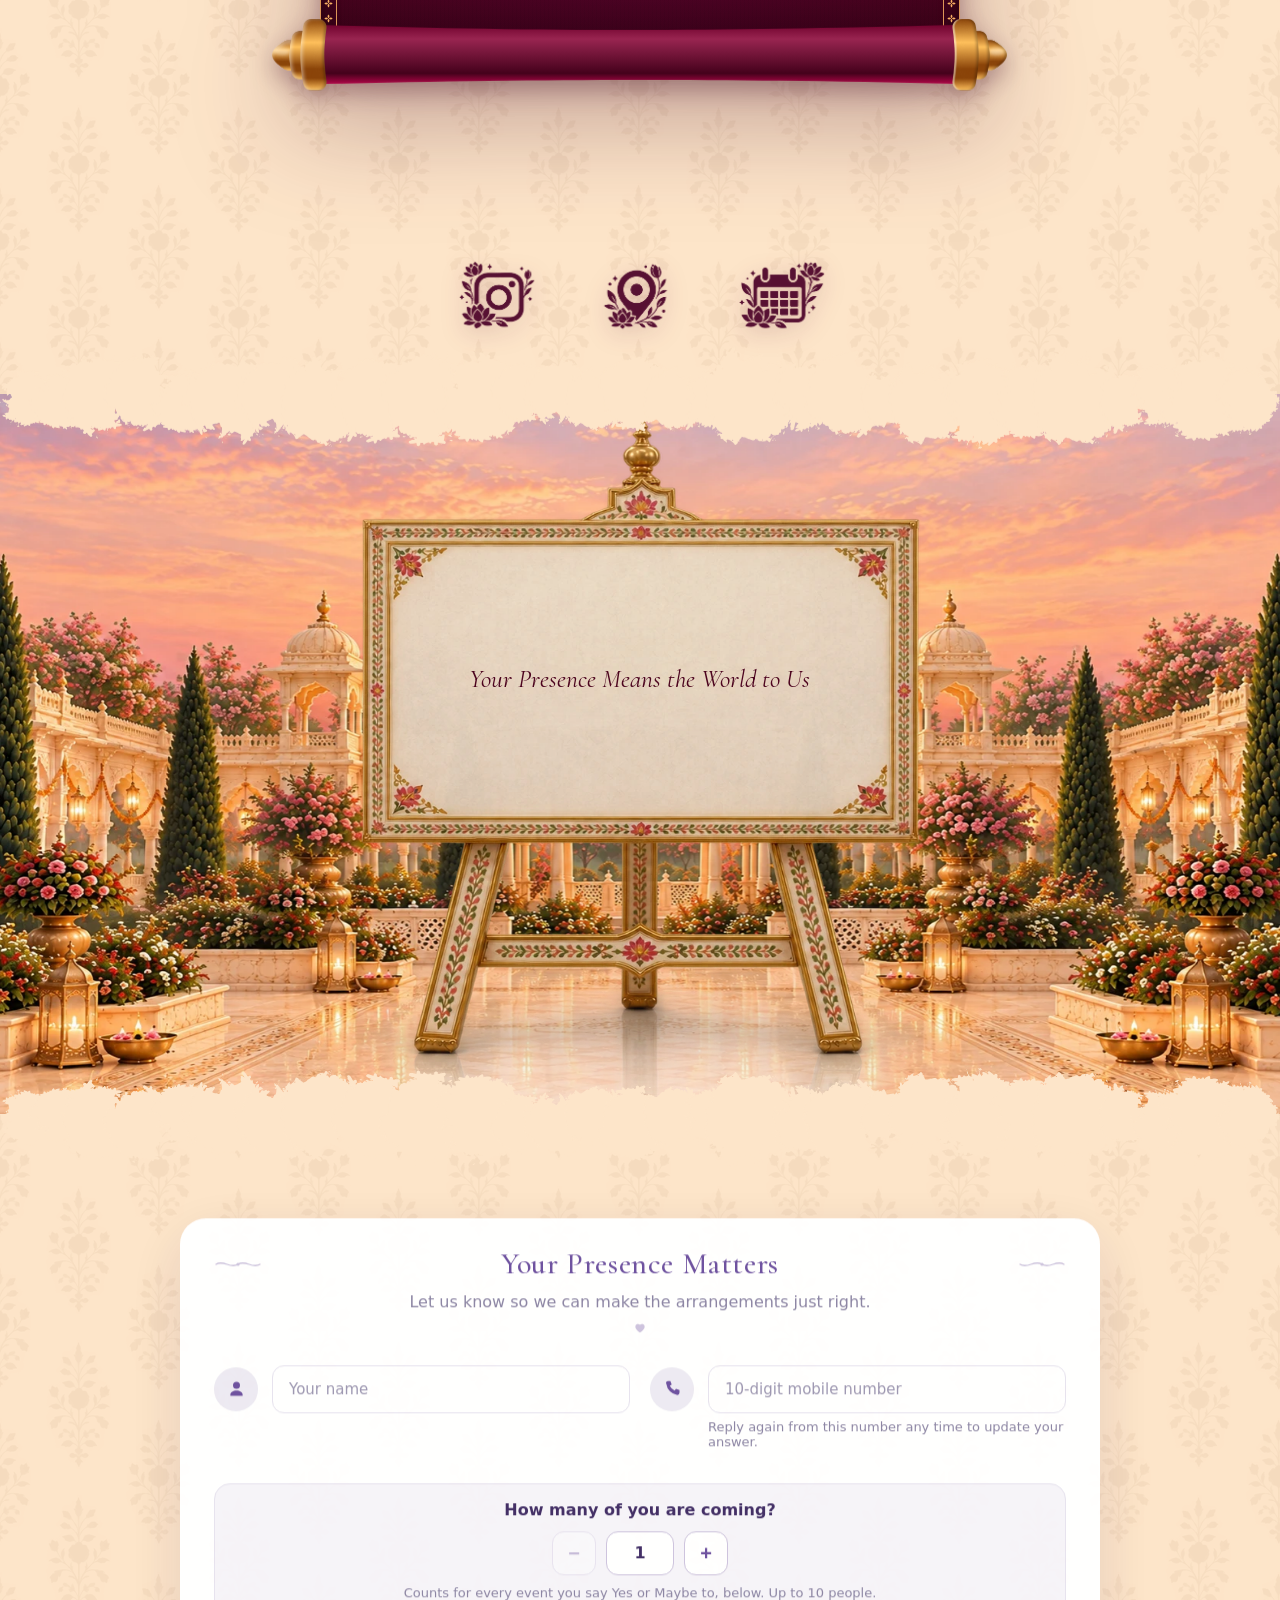
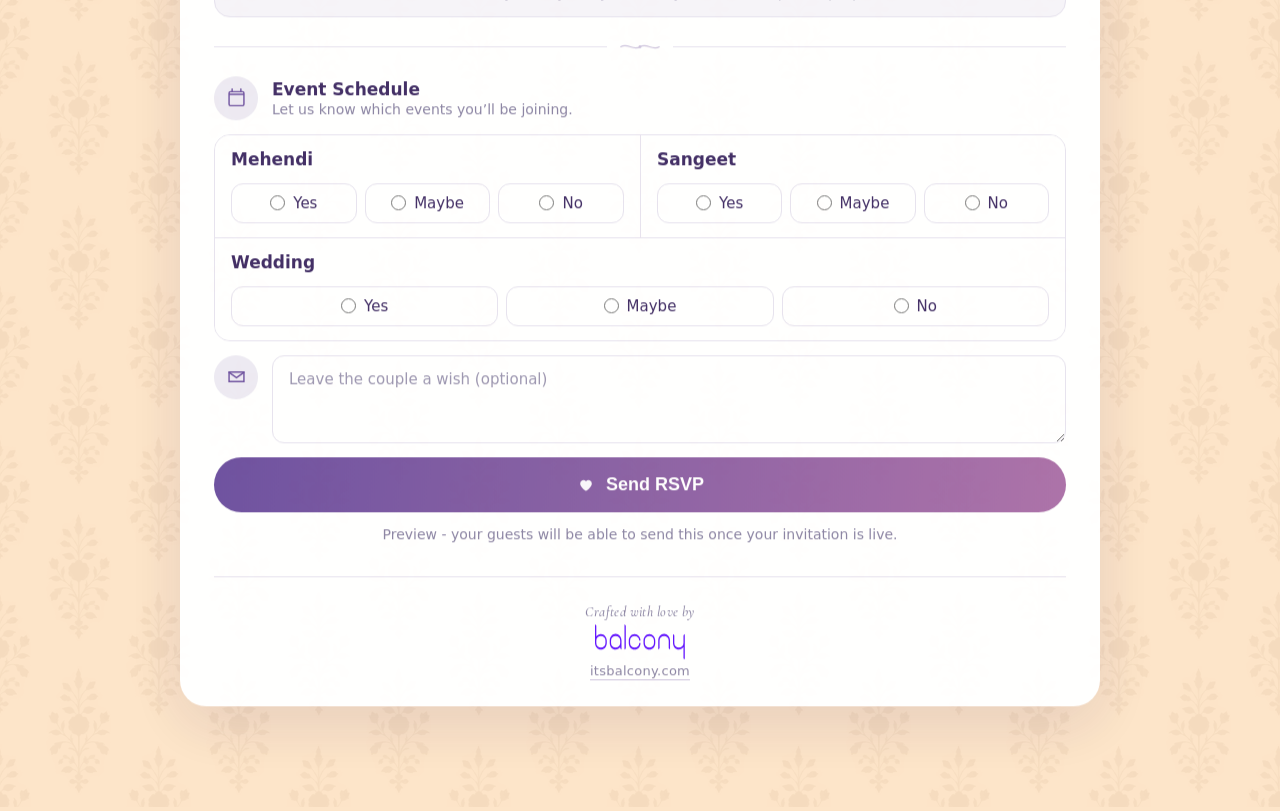
==== commit 4bbd7295: "new chnages" ====
--- a/template_royale.html
+++ b/template_royale.html
@@ -373,9 +373,8 @@
          Same items, captions and cord lengths as rose's, spaced evenly. The cord
          length is --hang on each frame, which gallery.js also reads. -->
     <section class="royale-gallery" aria-label="Our story in pictures">
-        <!-- The lotus ornament laid across the join with the date section
-             above, the full width of the screen, in place of a torn band. -->
-        <img class="royale-gallery__divider" src="media/divider3.png" alt="" aria-hidden="true" loading="lazy"
+        <!-- Transparent lotus artwork bridging the date section and wallpaper. -->
+        <img class="royale-gallery__divider" src="media/divider3_overlay.png" alt="" aria-hidden="true" loading="lazy"
             decoding="async">
 
         <div class="royale-gallery__scroll" id="ryGalleryScroll">
@@ -576,6 +575,7 @@
 
         <div class="ry-hint royale-gallery__hint" id="ryGalleryHint" aria-label="Swipe left or right to browse the gallery">
             <span class="ry-hint__arrows"><i></i><i></i><i></i></span>
+            <span class="ry-hint__label" aria-hidden="true">Swipe</span>
             <span class="ry-hint__arrows"><i></i><i></i><i></i></span>
         </div>
     </section>
--- a/styles.css
+++ b/styles.css
@@ -12,7 +12,9 @@
    than pushing the elephants off the doors: the doors take the height less a
    --gate-inset band above and below (84.3% of it), and the card's 419u plus
    the sprigs' 160u above it and the elephants' 126u below needs 705u of that,
-   so 402u can be no more than 402/705 x 84.3% = 48% of the height.
+   so 402u can be no more than 402/705 x 84.3% = 48% of the height. The
+   phone rule below also fits the wrapper's full artwork and keeps its width
+   within the screen.
 
    Landscape turns the gate on its side: the doors are stacked one above the
    other, and the card - media/Wrapper_D.svg - stands up the middle of them,
@@ -23,6 +25,8 @@
    height alone (--k), so it always fits its door. */
 
 :root {
+  color-scheme: only light;
+
   --font-display: "Fraunces", Georgia, serif;
   --font-names: "Cormorant Garamond", Georgia, serif;
   --font-sans: "Sora", system-ui, -apple-system, "Segoe UI", sans-serif;
@@ -56,6 +60,8 @@
      in portrait, the sides in landscape (see there) - so the star flaps
      behind them show in that band. 7.86% of the screen's long side. */
   --gate-inset: calc(0.0786 * var(--screen-h));
+  --gate-inset-top: var(--gate-inset);
+  --gate-inset-bottom: var(--gate-inset);
 
   /* The crimson strip down the doors' seam, and along the flaps' inner
      edges - one figure so the two always match. */
@@ -106,47 +112,34 @@
   }
 }
 
-@supports (height: 1dvh) {
-  :root {
-    --screen-h: 100dvh;
-  }
-}
-
 @media (orientation: portrait) and (max-width: 699px) {
   :root {
     --gate-inset: max(calc(0.055 * var(--screen-h)), env(safe-area-inset-top));
+    --gate-inset-top: max(calc(0.055 * var(--screen-h)), env(safe-area-inset-top));
+    --gate-inset-bottom: max(calc(0.055 * var(--screen-h)), env(safe-area-inset-bottom));
+    /* Keep the card band full-width on phones while scaling its contents
+       against the small viewport height so sprigs, card and elephants stay
+       clear of each other and browser toolbars on iOS and Android. */
+    --u: calc(min(100vw, 0.38 * var(--screen-h), 500px) / 402);
   }
 
   .royale-gate {
-    /* Match the phone's visible width, including browsers that reserve space
-       for a scrollbar inside the fixed inset box. */
-    left: 0;
-    right: auto;
-    width: 100vw;
-    align-items: center;
-    height: 100dvh;
-    min-height: 100dvh;
+    align-items: stretch;
+    padding-top: calc(var(--gate-inset-top) + 160 * var(--u));
+    padding-bottom: calc(var(--gate-inset-bottom) + 138 * var(--u));
   }
 
   .royale-card {
     flex: 0 0 auto;
-    align-self: center;
-    width: min(100vw, 500px);
-  }
-
-  .royale-card::before {
-    /* Keep the Wrapper_P card face aligned without calc division, which has
-       varied across mobile browser engines. */
-    top: -17.8998%;
-    bottom: -26.7303%;
-    left: -13.9304%;
-    right: -13.9304%;
+    width: 100%;
   }
 }
 
 @media (orientation: portrait) and (max-height: 700px) {
   :root {
-    --gate-inset: calc(0.06 * var(--screen-h));
+    --gate-inset: max(calc(0.06 * var(--screen-h)), env(safe-area-inset-top));
+    --gate-inset-top: max(calc(0.06 * var(--screen-h)), env(safe-area-inset-top));
+    --gate-inset-bottom: max(calc(0.06 * var(--screen-h)), env(safe-area-inset-bottom));
   }
 
   .royale-card {
@@ -199,11 +192,14 @@
 
 
 html {
+  color-scheme: only light;
+  overflow-x: clip;
   background-color: var(--royale-paper);
 }
 
 body {
   margin: 0;
+  overflow-x: clip;
   /* The positioning box for the page's motif below. */
   position: relative;
 }
@@ -960,12 +956,10 @@
     calc(clamp(48px, 9vw, 120px) + var(--date-band));
 }
 
-/* Each band is drawn on a strip that reaches PAST the section, and carries
-   two layers: the border itself, held against the section's own edge, and a
-   soft shadow falling away from it onto the cream outside - the band reads
-   as a raised strip, as in the design. Building the shadow into the strip
-   rather than as a box-shadow keeps it out of the section: a box-shadow
-   blurs inward as well, and the design has none inside. */
+/* Each band is drawn on a strip that reaches PAST the section. The border
+   stays against the section edge while the shadow falls onto the paper
+   outside. The lower shadow uses a close, soft layer and a wider falloff like
+   the gallery frames; keeping it outside avoids shading the date artwork. */
 .royale-date::before,
 .royale-date::after {
   content: "";
@@ -984,10 +978,13 @@
 }
 
 .royale-date::after {
+  /* This shadow falls outside the section, over the next section's wallpaper. */
+  z-index: 3;
   bottom: calc(-1 * var(--date-shade));
   background:
     var(--date-border) 0 0 / auto var(--date-band) repeat-x,
-    linear-gradient(to top, rgb(74 2 30 / 0), rgb(74 2 30 / 0.14)) 0 100% / 100% var(--date-shade) no-repeat;
+    linear-gradient(to bottom, rgb(40 0 15 / 0.16), transparent) 0 var(--date-band) / 100% var(--date-shade) no-repeat,
+    linear-gradient(to bottom, rgb(40 0 15 / 0.12), transparent) 0 var(--date-band) / 100% 10px no-repeat;
 }
 
 .royale-date__stage {
@@ -1495,83 +1492,72 @@
    thick frames cannot share. Unlike rose, the frames run clean off both
    sides of the screen, with no fade at the edges. */
 /* The wall carries some paper above and below the frames rather than running
-   the rail's own box edge to edge: the lotus divider lies across the top
-   edge and the ceremonies' maroon starts at the foot, and the frames want
-   room off both. */
-
-/* Ship banner styling */
-.ship-banner {
-  text-align: center;
-  margin-bottom: 8px;
-}
-.ship-banner img {
-  max-width: 60px;
-  height: auto;
-}
-@media (max-width: 700px) {
-  .ship-banner img { max-width: 45px; }
-}
-
+   the rail's own box edge to edge: the lotus divider hangs just below the top
+   join, and the ceremonies' maroon starts at the foot. */
+
+.royale-gallery {
   --gallery-h: 900px;
+  /* Wallpaper breathing room after the last frame; the swipe hint sits midway. */
+  --gallery-tail: clamp(96px, 8vw, 144px);
+  --gallery-blend: clamp(220px, 24vw, 420px);
   --frame-depth: 14px;
 
   position: relative;
   padding-block: clamp(36px, 6vw, 88px);
+  padding-block-end: var(--gallery-tail);
   /* Sideways only: the band on its top edge has to bleed out vertically. */
   overflow-x: clip;
-  /* The papered wall the frames hang on, with the page's cream behind it
-     until it loads. Covered rather than tiled, so its floral corners stay in
-     the section's corners; on a narrow screen that crops the sides and
-     leaves mostly the paper itself. */
+  /* The papered wall the frames hang on. The top fade blends the date section
+     into this wallpaper. */
   background:
+    linear-gradient(to bottom, var(--royale-paper), rgb(253 229 201 / 0) var(--gallery-blend)),
     url("media/gallery_bg.webp") center / cover no-repeat,
     var(--royale-paper);
 }
 
-/* media/divider3.png laid across the join with the date section above, the
-   full width of the screen, where the other sections' joins have a torn
-   band. Its gold rule lies on the seam itself - the rule is 69% of the way
-   down the image. Above the rule the PNG is solid #fde5c9, the date
-   section's own cream, so that half simply carries the section on; below it
-   the image is clear, and its swags hang over the wallpaper. (.royale-pavilion,
-   above, leaves room over the seam for it.) */
+/* The transparent divider overlay bridges the date section and wallpaper.
+   On desktop it hangs just below the date border like the phone layout. Its
+   clear background lets the wallpaper show through around the lotus. */
 .royale-gallery__divider {
-  position: absolute;
-  z-index: 2;
+  /* Centre the lotus between the upper date border and the gallery rail. */
+  --divider-offset: calc((76px + clamp(36px, 6vw, 88px)) / 2 - 6.3vw);
+
+  position: absolute;
+  z-index: 4;
   top: 0;
   left: 0;
   width: 100%;
   height: auto;
-  transform: translateY(-69%);
+  transform: translateY(var(--divider-offset));
   pointer-events: none;
   user-select: none;
   -webkit-user-drag: none;
 }
 
-/* Landscape: half the screen, centred on the seam. A wide screen would
-   otherwise stretch the ornament right across it; at half the width it sits
-   as a piece laid over the join. Its own height follows (height: auto), so
-   the gold rule stays 69% down the picture and still lands on the seam. */
+/* On phones the image is in flow, so account for its height and the shorter
+   rail when centring the lotus between the two borders. */
 @media (max-width: 699px) {
   .royale-gallery__divider {
     position: relative;
     display: block;
-    z-index: 2;
+    z-index: 4;
     top: auto;
     left: 50%;
     width: 100%;
     max-width: 520px;
     height: auto;
     margin: 18px 0 0;
-    transform: translateX(-50%);
-  }
-}
-
-@media (orientation: landscape) {
+    transform: translate(-50%, calc(-52% + 5vw));
+  }
+}
+
+@media (min-width: 700px) and (orientation: landscape) {
   .royale-gallery__divider {
+    --divider-offset: calc((76px + clamp(36px, 6vw, 88px)) / 2 - 3.2vw);
+
     left: 50%;
     width: 50vw;
-    transform: translate(-50%, -69%);
+    transform: translate(-50%, var(--divider-offset));
   }
 }
 
@@ -1773,8 +1759,9 @@
   border-color: #8c1a40 #4f0421 #380116 #6b0e30;
   box-shadow:
     0 0 0 1px #2a0010,
-    14px 22px 28px rgb(40 0 15 / 0.3),
-    4px 6px 8px rgb(40 0 15 / 0.2);
+    4px 6px 10px rgb(53 40 29 / 0.2),
+    14px 22px 34px rgb(53 40 29 / 0.28),
+    24px 32px 48px rgb(53 40 29 / 0.12);
 }
 
 /* The red lip inside the moulding, bevelled the other way - it slopes DOWN
@@ -1899,40 +1886,36 @@
 
 /* Phones: one frame at a time, as rose does - a full-width snap carousel. */
 @media (max-width: 700px) {
-  
-/* Ship banner styling */
-.ship-banner {
-  text-align: center;
-  margin-bottom: 8px;
-}
-.ship-banner img {
-  max-width: 60px;
-  height: auto;
-}
-@media (max-width: 700px) {
-  .ship-banner img { max-width: 45px; }
-}
-
-    --gallery-h: 760px;
+  .royale-gallery {
+    --gallery-h: clamp(600px, calc(70vw + 350px), 760px);
+    --gallery-tail: clamp(120px, 28vw, 180px);
   }
 
   .royale-gallery__scroll {
+    /* Measure each slide against the actual scrollport. On mobile browsers,
+       100vw can include width the horizontal scroller does not have. */
+    container-type: inline-size;
     scroll-snap-type: x mandatory;
   }
 
-  /* Each slide is a full screen wide, so the frames need no gap of their
-     own here - the slide's width is the spacing. */
+  /* Each grid column is measured against the scrollport, not the wider page
+     viewport. That keeps the rail and its hanging frames on the same mobile
+     coordinate system in Safari. */
   .royale-gallery__track {
     --rail-y: 64px;
 
+    display: grid;
+    grid-auto-flow: column;
     gap: 0;
+    grid-auto-columns: 100vw;
+    grid-auto-columns: 100cqw;
     height: 100%;
     padding-inline: 0;
   }
 
   .gframe {
-    position: static;
-    flex: 0 0 100vw;
+    box-sizing: border-box;
+    width: 100%;
     height: 100%;
     margin-top: 0;
     padding-top: var(--rail-y);
@@ -1949,6 +1932,17 @@
     --frame-w: min(90vw, 420px);
   }
 
+  @supports (width: 1cqw) {
+    .gframe--portrait,
+    .gframe--story {
+      --frame-w: min(80cqw, 340px);
+    }
+
+    .gframe--landscape {
+      --frame-w: min(90cqw, 420px);
+    }
+  }
+
   .gframe__story {
     padding: 30px 24px;
   }
@@ -1965,10 +1959,26 @@
   z-index: 6;
   left: 0;
   right: 0;
-  bottom: 20px;
+  bottom: calc(var(--gallery-tail) / 2);
   width: max-content;
   margin-inline: auto;
+  gap: 10px;
+  padding: 8px 14px;
+  background: rgb(253 242 225 / 0.58);
   transform: none;
+}
+
+.royale-gallery__hint .ry-hint__label {
+  color: var(--royale-door);
+  font-family: var(--font-names);
+  font-size: 20px;
+  font-style: italic;
+  font-weight: 600;
+  line-height: 1;
+}
+
+.royale-gallery__hint .ry-hint__arrows:last-child i {
+  border-color: #bd8da8;
 }
 
 @media (max-width: 700px) {
@@ -1978,13 +1988,13 @@
   }
 
   .royale-gallery > .royale-gallery__hint {
-    position: relative !important;
-    left: auto !important;
-    right: auto !important;
-    bottom: auto !important;
+    position: absolute !important;
+    left: 0 !important;
+    right: 0 !important;
+    bottom: calc(var(--gallery-tail) / 2) !important;
     z-index: 20 !important;
     width: max-content !important;
-    margin: 18px auto 0 !important;
+    margin: 0 auto !important;
     padding: 8px 14px !important;
     transform: none !important;
   }
@@ -2002,7 +2012,8 @@
    title is 9.7cqw, the venue 5cqw and the date 4.6cqw, the time 3cqw, the
    pin 9cqw, and the illustration 74% of the panel wide by 54% of its height. */
 .royale-ceremonies {
-  margin-top: clamp(24px, 4vw, 48px);
+  /* The gallery's responsive tail provides the gap above this section. */
+  margin-top: 0;
   /* An ornament in each top corner, the right one the left one mirrored. */
   --corner-w: min(35%, 240px);
 
@@ -2173,6 +2184,12 @@
   }
 }
 
+@media (max-width: 700px) {
+  .royale-ceremonies {
+    --corner-w: min(28%, 180px);
+  }
+}
+
 /* Landscape: the corner ornaments larger, and the heading lifted up between
    them rather than set below them - the top padding no longer has to clear
    the corners' height. 30% a corner leaves the middle 40% of the width for
@@ -2654,7 +2671,8 @@
   display: flex;
   flex-direction: column;
   padding-block:
-    calc(var(--gate-inset) + 160 * var(--u)) calc(var(--gate-inset) + 126 * var(--u));
+    calc(var(--gate-inset-top, var(--gate-inset)) + 160 * var(--u))
+    calc(var(--gate-inset-bottom, var(--gate-inset)) + 138 * var(--u));
   overflow: hidden;
   /* The depth the doors swing open in: 2.4 door-widths (each door is half
      the screen). Deep enough for a door's free edge to visibly loom as it
@@ -2709,8 +2727,8 @@
     0 calc(10 * var(--u)) calc(30 * var(--u)) calc(-10 * var(--u)) rgb(20 0 8 / 0.5);
 
   position: absolute;
-  top: var(--gate-inset);
-  bottom: var(--gate-inset);
+  top: var(--gate-inset-top, var(--gate-inset));
+  bottom: var(--gate-inset-bottom, var(--gate-inset));
   width: calc(50% + 1px);
   background-color: var(--royale-door);
   /* media/motif.png, faint, in a half-drop lattice - see --motif-tile. */
@@ -2947,8 +2965,8 @@
 .royale-gate__decor {
   position: absolute;
   z-index: 2;
-  top: var(--gate-inset);
-  bottom: var(--gate-inset);
+  top: var(--gate-inset-top, var(--gate-inset));
+  bottom: var(--gate-inset-bottom, var(--gate-inset));
   width: calc(50% + 1px);
   pointer-events: none;
 }
@@ -3095,12 +3113,26 @@
   content: "";
   position: absolute;
   z-index: -1;
-  /* Wrapper_P.svg is 514 x 606, its card x 56-458, y 75-494. */
-  top: calc(-75 / 419 * 100%);
-  bottom: calc(-112 / 419 * 100%);
-  left: calc(-56 / 402 * 100%);
-  right: calc(-56 / 402 * 100%);
-  background: url("media/Wrapper_P.svg#svgView(preserveAspectRatio(none))") center / 100% 100% no-repeat;
+  inset: 0;
+  background:
+    linear-gradient(
+      to bottom,
+      var(--royale-band) 0,
+      var(--royale-band) calc(15 * var(--u)),
+      transparent calc(15 * var(--u)),
+      transparent calc(100% - 15 * var(--u)),
+      var(--royale-band) calc(100% - 15 * var(--u)),
+      var(--royale-band) 100%
+    ),
+    var(--royale-paper);
+  box-shadow:
+    inset calc(15 * var(--u)) 0 calc(26 * var(--u)) calc(-10 * var(--u)) rgb(139 95 48 / 0.3),
+    inset calc(-15 * var(--u)) 0 calc(26 * var(--u)) calc(-10 * var(--u)) rgb(139 95 48 / 0.3),
+    inset calc(2 * var(--u)) 0 calc(4 * var(--u)) rgb(255 234 209 / 0.25),
+    inset calc(-2 * var(--u)) 0 calc(4 * var(--u)) rgb(255 234 209 / 0.25),
+    0 calc(14 * var(--u)) calc(31 * var(--u)) rgb(0 0 0 / 0.28),
+    0 calc(40 * var(--u)) calc(56 * var(--u)) rgb(0 0 0 / 0.22),
+    0 calc(-10 * var(--u)) calc(36 * var(--u)) rgb(0 0 0 / 0.22);
   pointer-events: none;
 }
 
@@ -3114,12 +3146,25 @@
   }
 
   .royale-card::before {
-    /* Wrapper_D.svg is 788 x 1177, its card x 114-693, y 41-1065. */
-    top: calc(-41 / 1024 * 100%);
-    bottom: calc(-112 / 1024 * 100%);
-    left: calc(-114 / 579 * 100%);
-    right: calc(-95 / 579 * 100%);
-    background-image: url("media/Wrapper_D.svg#svgView(preserveAspectRatio(none))");
+    inset: 0;
+    background:
+      linear-gradient(
+        to right,
+        var(--royale-band) 0,
+        var(--royale-band) var(--border-w),
+        transparent var(--border-w),
+        transparent calc(100% - var(--border-w)),
+        var(--royale-band) calc(100% - var(--border-w)),
+        var(--royale-band) 100%
+      ),
+      var(--royale-paper);
+    box-shadow:
+      inset 0 calc(20 * var(--u)) calc(30 * var(--u)) calc(-10 * var(--u)) rgb(139 95 48 / 0.3),
+      inset 0 calc(-20 * var(--u)) calc(30 * var(--u)) calc(-10 * var(--u)) rgb(139 95 48 / 0.3),
+      inset 0 calc(4 * var(--u)) calc(4 * var(--u)) rgb(255 234 209 / 0.25),
+      inset 0 calc(-4 * var(--u)) calc(4 * var(--u)) rgb(255 234 209 / 0.25),
+      0 calc(14 * var(--u)) calc(31 * var(--u)) rgb(0 0 0 / 0.28),
+      0 calc(56 * var(--u)) calc(56 * var(--u)) rgb(0 0 0 / 0.18);
   }
 
   /* The border down both of the card's crimson bands (see --border). Over
@@ -3148,7 +3193,7 @@
 .royale-card__motif {
   position: absolute;
   z-index: -1;
-  inset: calc(15 / 419 * 100%) 0;
+  inset: calc(15 * var(--u)) 0;
   background-color: var(--royale-ink);
   -webkit-mask: url("media/motif_tile.svg") repeat;
   mask: url("media/motif_tile.svg") repeat;
@@ -3161,7 +3206,7 @@
 
 @media (orientation: landscape) {
   .royale-card__motif {
-    inset: 0 calc(15 / 579 * 100%);
+    inset: 0 var(--border-w);
   }
 }
 
@@ -3307,7 +3352,7 @@
 
 @keyframes ry-card-up {
   to {
-    transform: translateY(calc(-50% - var(--screen-h) / 2 - 130 * var(--u)));
+    transform: translateY(calc(-50% - 60vh - 130 * var(--u)));
   }
 }
 
@@ -3327,6 +3372,7 @@
    swing; it dims a touch as it turns away from the light. */
 .royale-gate__door,
 .royale-gate__decor {
+  -webkit-backface-visibility: hidden;
   backface-visibility: hidden;
 }
 
@@ -3454,6 +3500,7 @@
    the top one up and the bottom one down, in landscape the left and right
    ones outward - until it has turned its back and drops out. */
 .royale-gate__flap {
+  -webkit-backface-visibility: hidden;
   backface-visibility: hidden;
 }
 
@@ -3979,20 +4026,10 @@
   padding-bottom: calc(clamp(16px, 3vw, 32px) + var(--date-band)) !important;
 }
 
-/* Ship banner styling */
-.ship-banner {
-  text-align: center;
-  margin-bottom: 8px;
-}
-.ship-banner img {
-  max-width: 60px;
-  height: auto;
-}
 @media (max-width: 700px) {
-  .ship-banner img { max-width: 45px; }
-}
-
-  padding-top: 16px !important;
+  .royale-date {
+    padding-top: 16px !important;
+  }
 }
 .gallery-swipe-pill {
   display: inline-block;
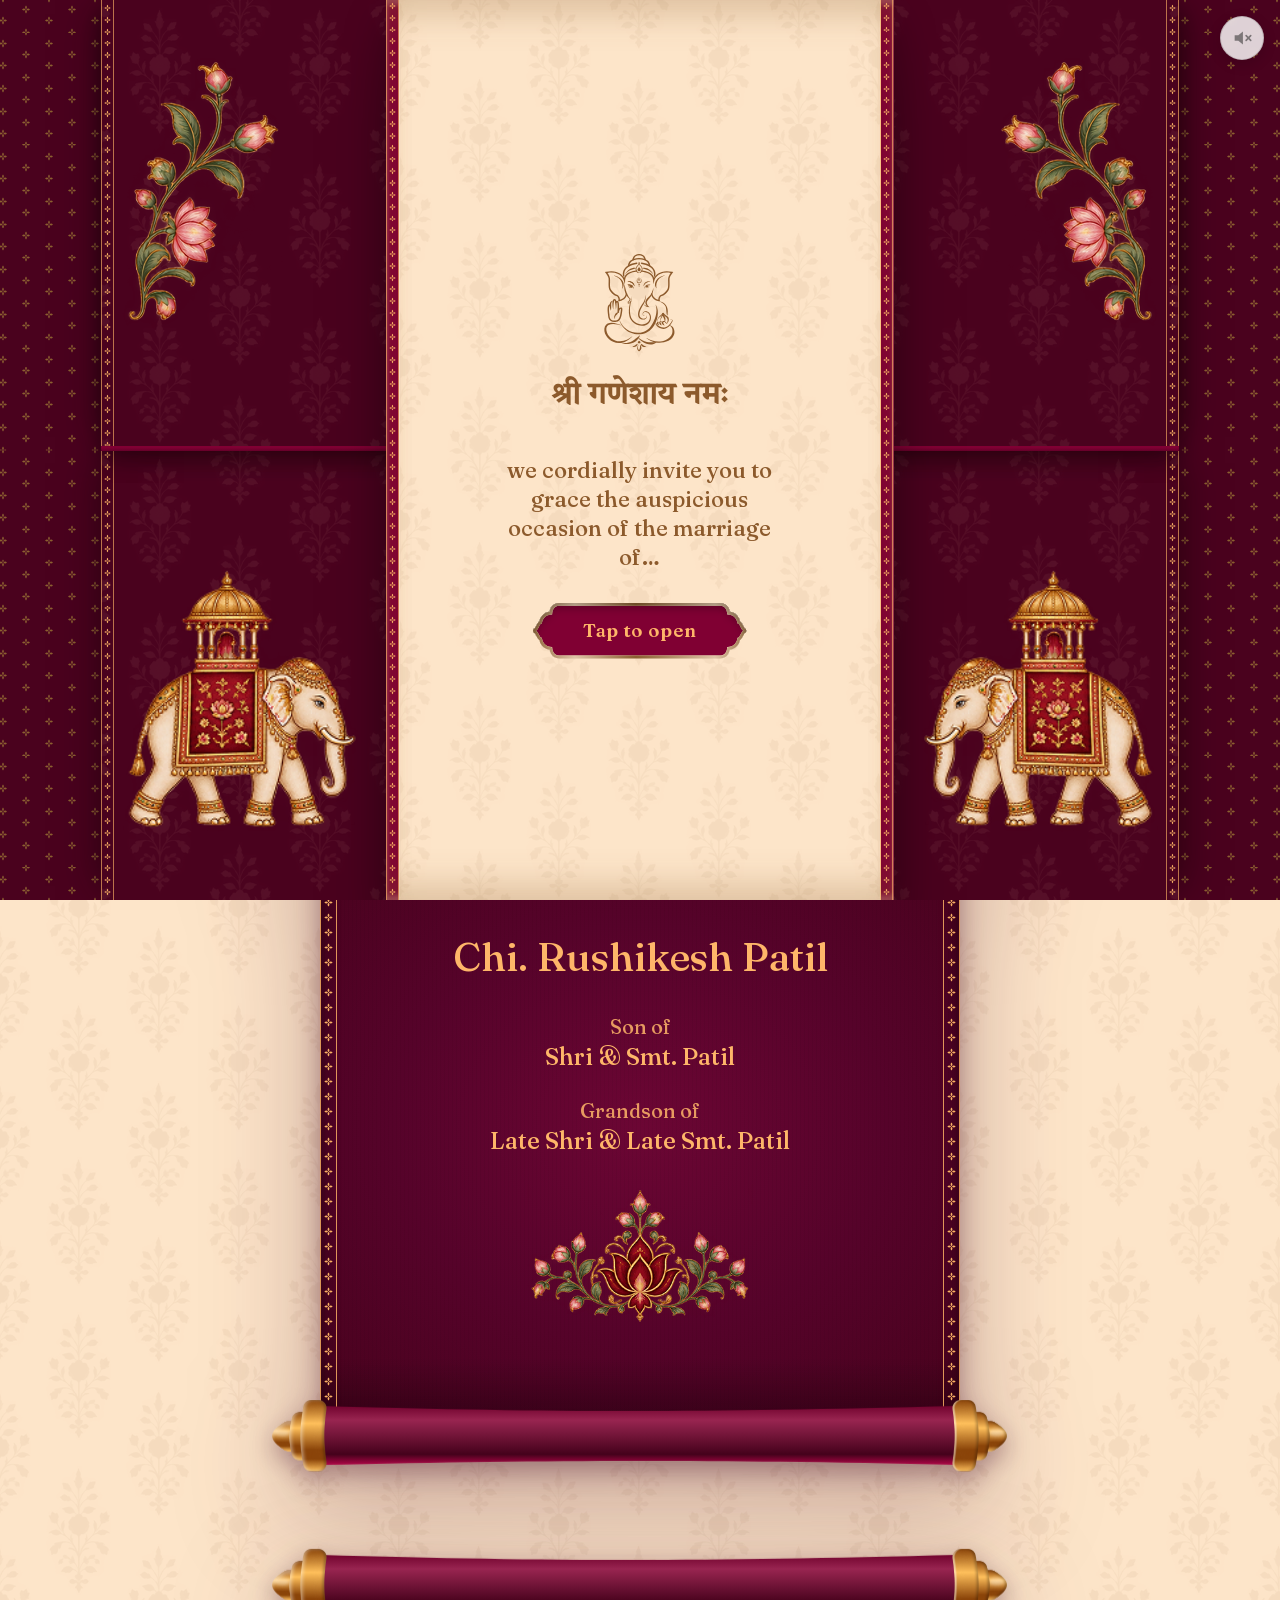
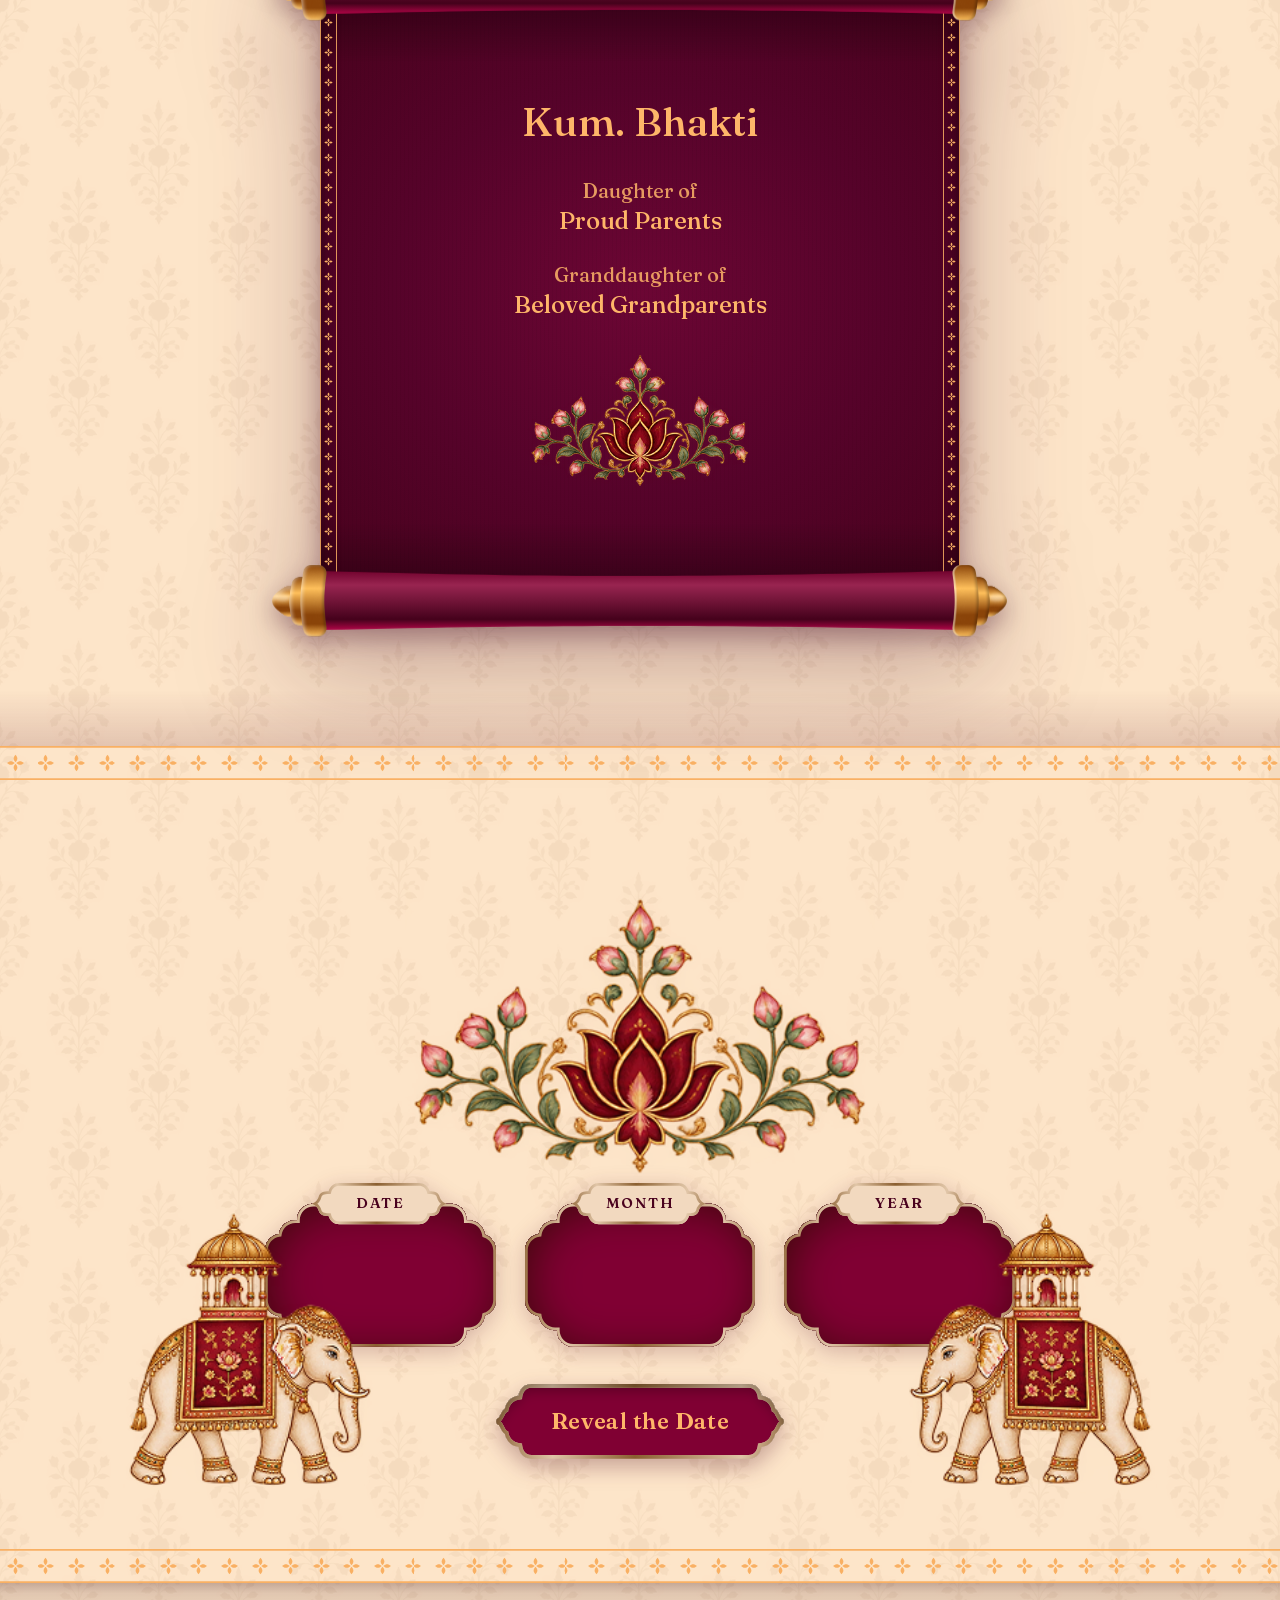
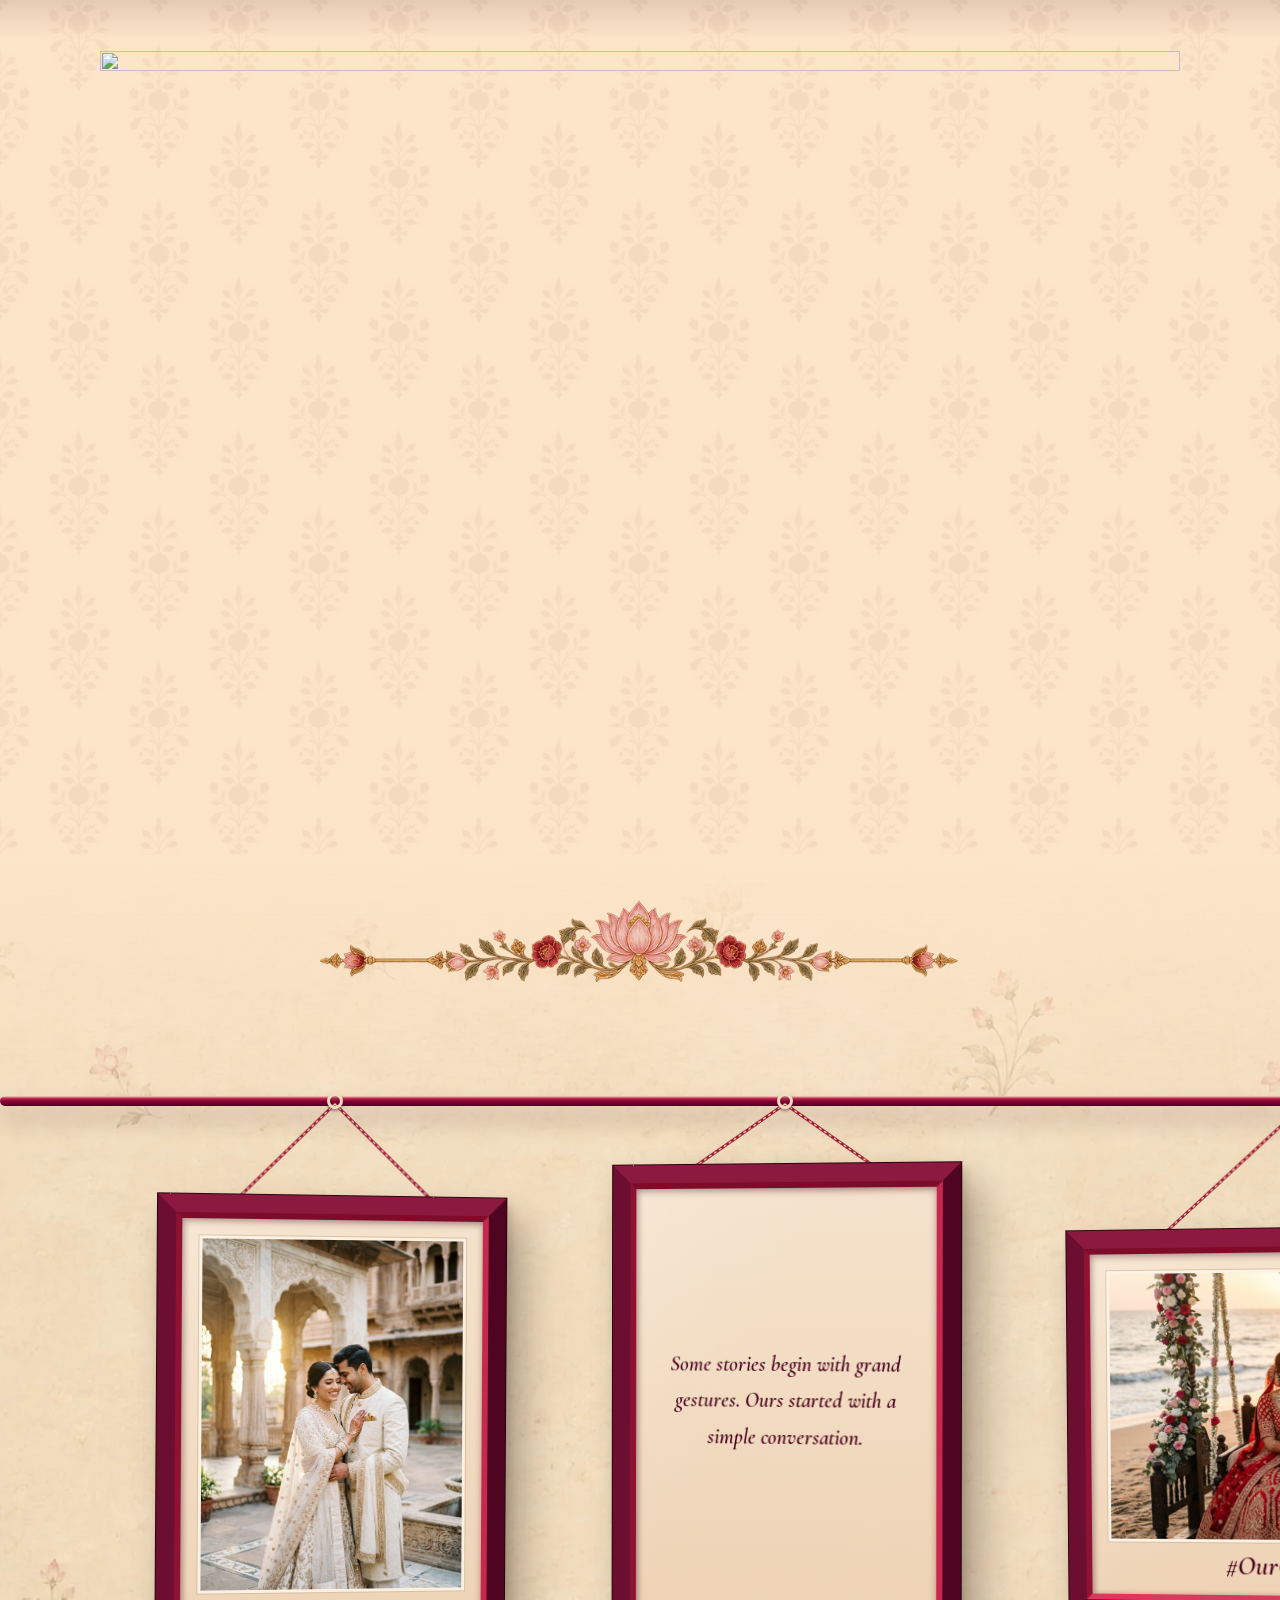
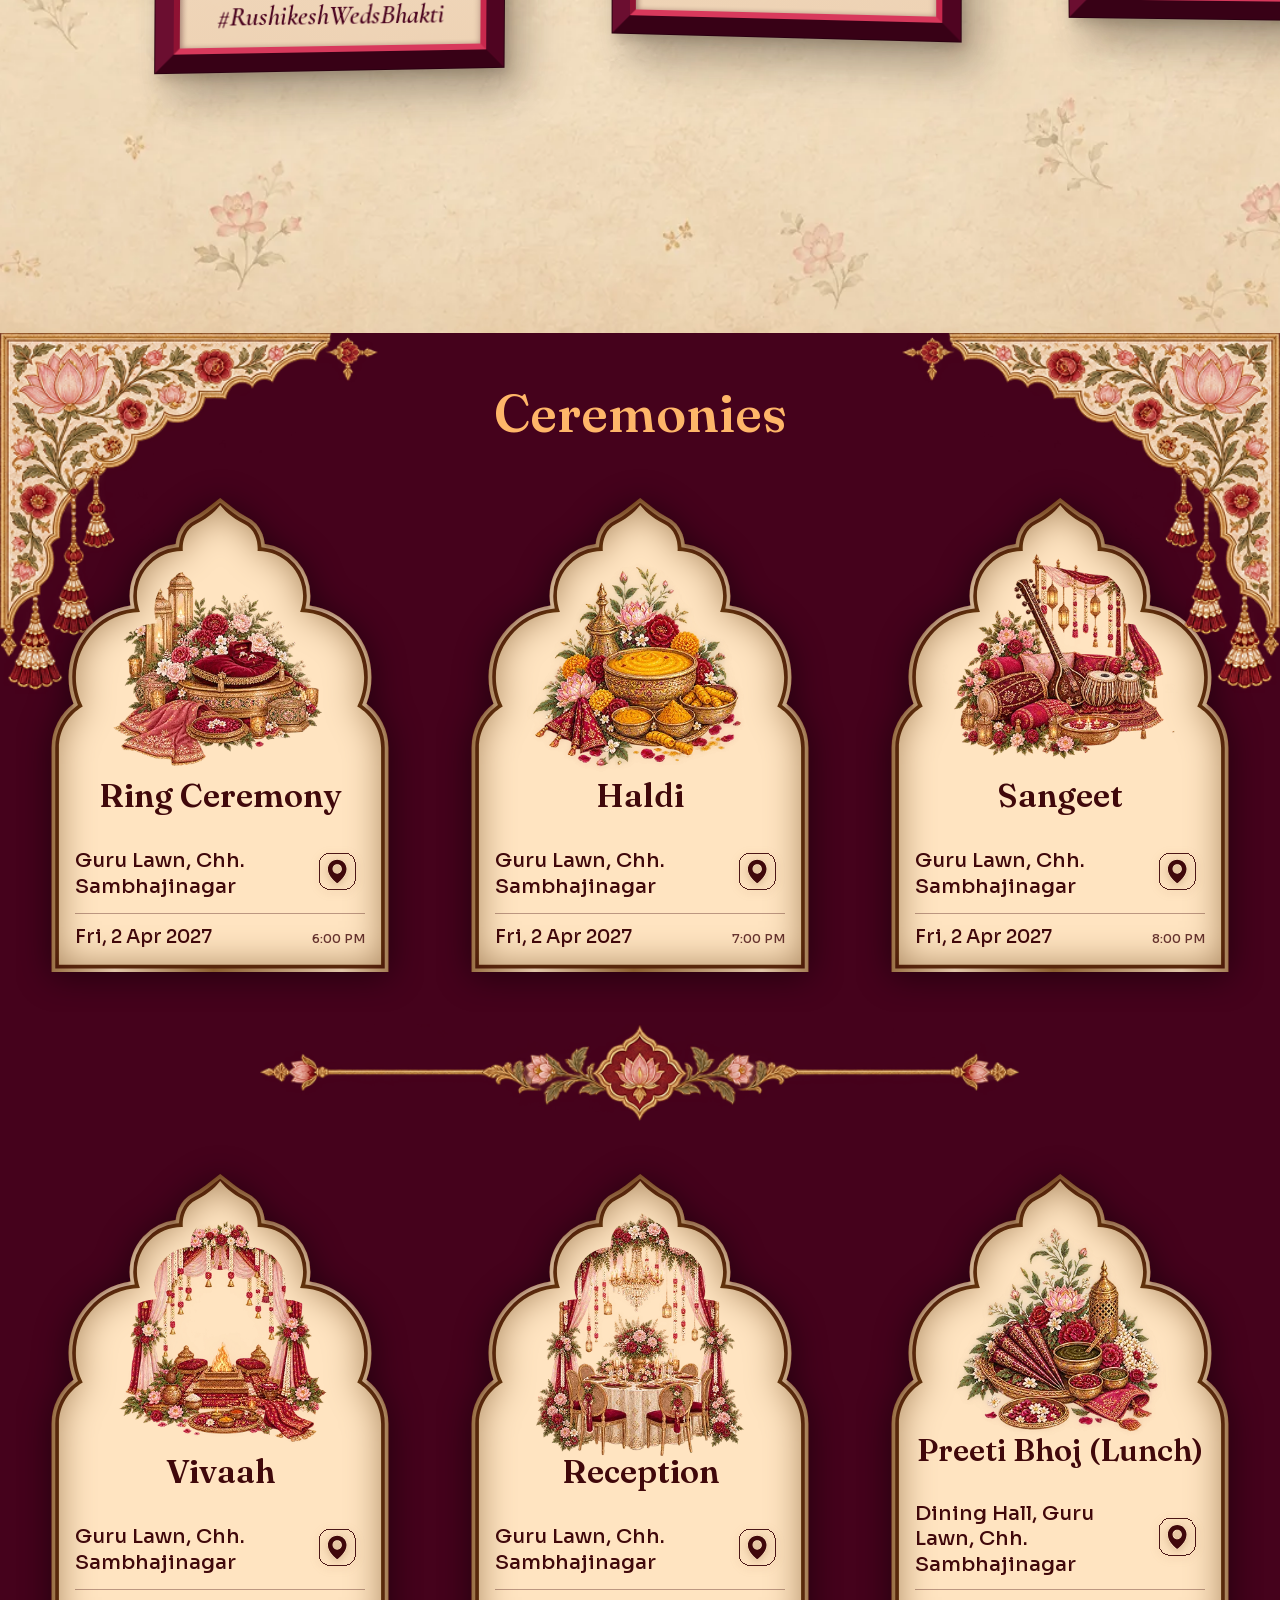
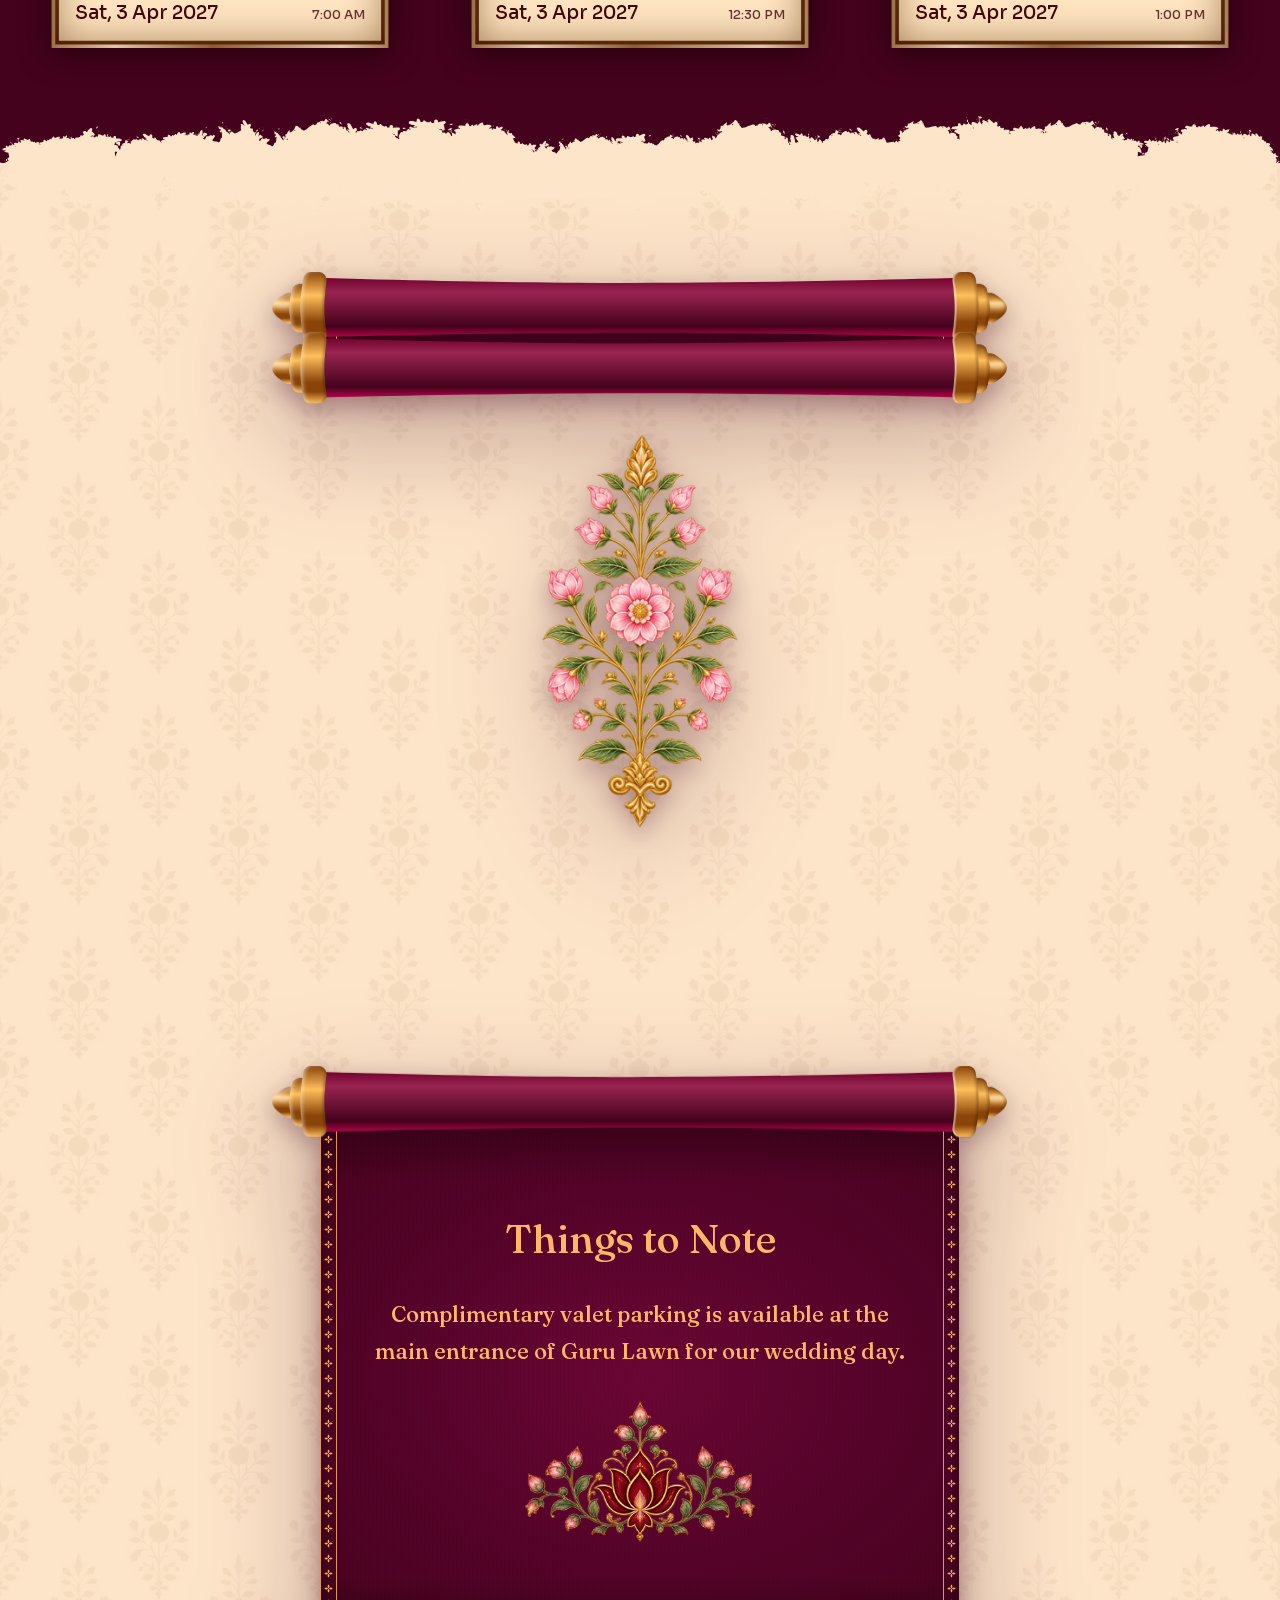
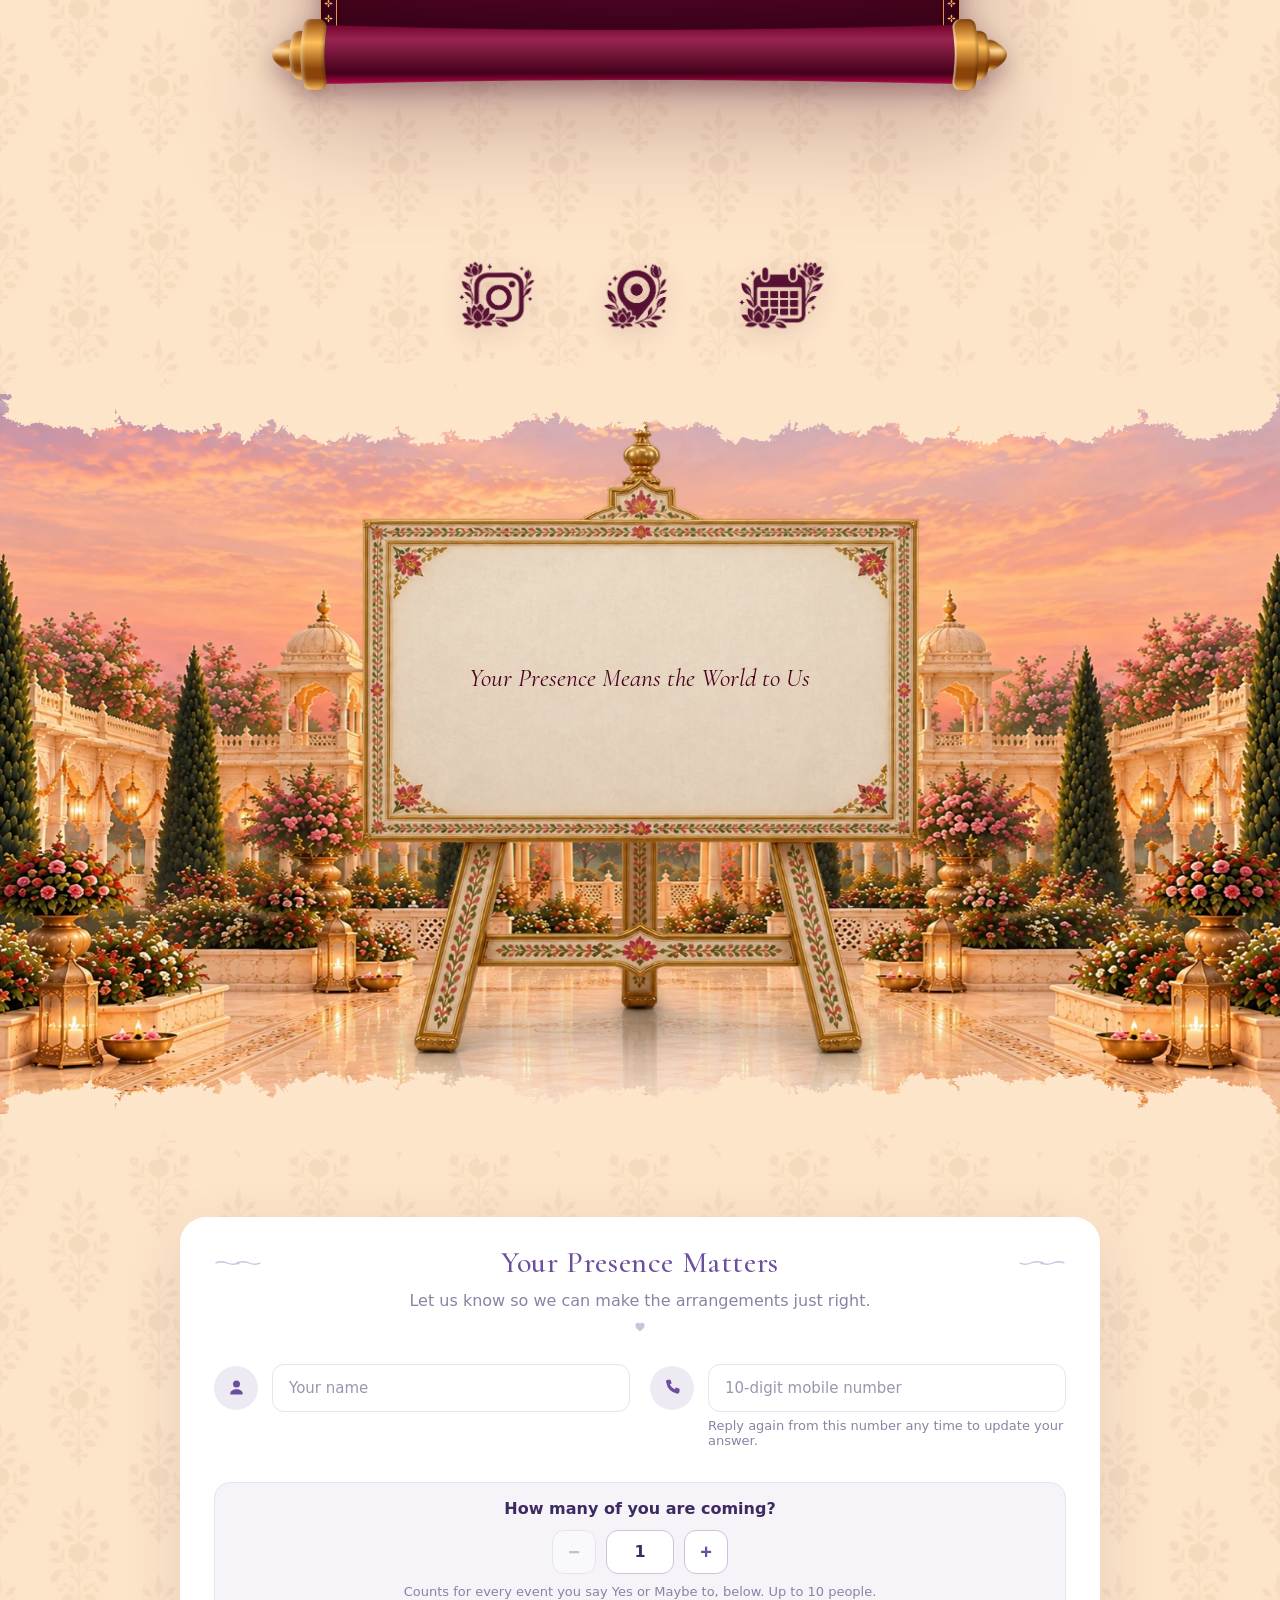
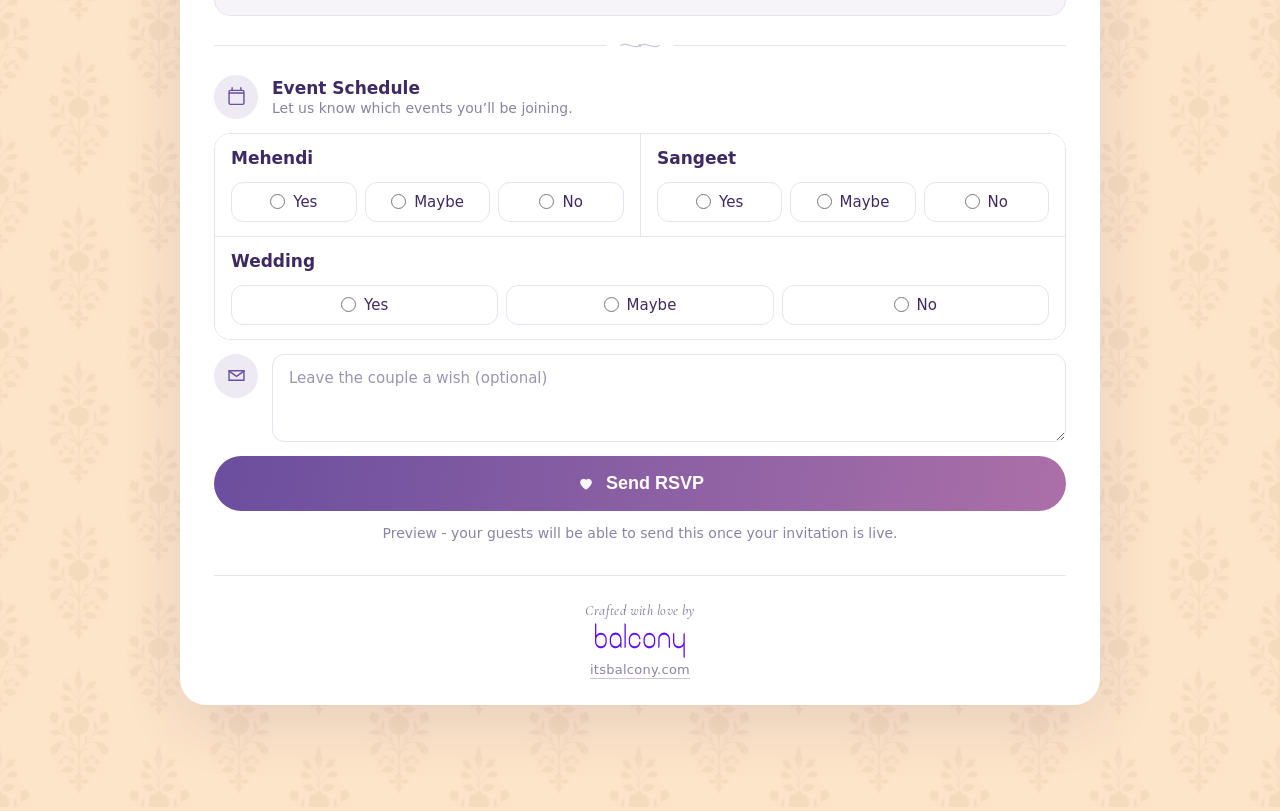
==== commit 9e75e731: "added royale scroll bloom" ====
--- a/template_royale.html
+++ b/template_royale.html
@@ -188,6 +188,7 @@
          order as papercut's family cards. -->
     <section class="royale-scrolls royale-families" aria-label="The families">
         <article class="royale-scroll" id="ryGroomCard" data-card="groomFamily">
+            <img class="royale-scroll__bloom" src="media/royale-scroll-bloom.png" alt="" aria-hidden="true" loading="eager" decoding="async">
             <!-- The window the sheet is revealed through as it unrolls (see
                  "scroll cards" in styles.css). -->
             <div class="royale-scroll__window">
@@ -232,6 +233,7 @@
         </article>
 
         <article class="royale-scroll" id="ryBrideCard" data-card="brideFamily">
+            <img class="royale-scroll__bloom" src="media/royale-scroll-bloom.png" alt="" aria-hidden="true" loading="eager" decoding="async">
             <!-- The window the sheet is revealed through as it unrolls (see
                  "scroll cards" in styles.css). -->
             <div class="royale-scroll__window">
@@ -772,6 +774,7 @@
          content and ids pattern as papercut's. -->
     <section class="royale-scrolls royale-closing" aria-label="Compliments and a note">
         <article class="royale-scroll" id="ryComplimentCard" data-card="compliments">
+            <img class="royale-scroll__bloom" src="media/royale-scroll-bloom.png" alt="" aria-hidden="true" loading="eager" decoding="async">
             <!-- The window the sheet is revealed through as it unrolls (see
                  "scroll cards" in styles.css). -->
             <div class="royale-scroll__window">
@@ -809,6 +812,7 @@
         </article>
 
         <article class="royale-scroll" id="ryNoteCard" data-card="note">
+            <img class="royale-scroll__bloom" src="media/royale-scroll-bloom.png" alt="" aria-hidden="true" loading="eager" decoding="async">
             <!-- The window the sheet is revealed through as it unrolls (see
                  "scroll cards" in styles.css). -->
             <div class="royale-scroll__window">
